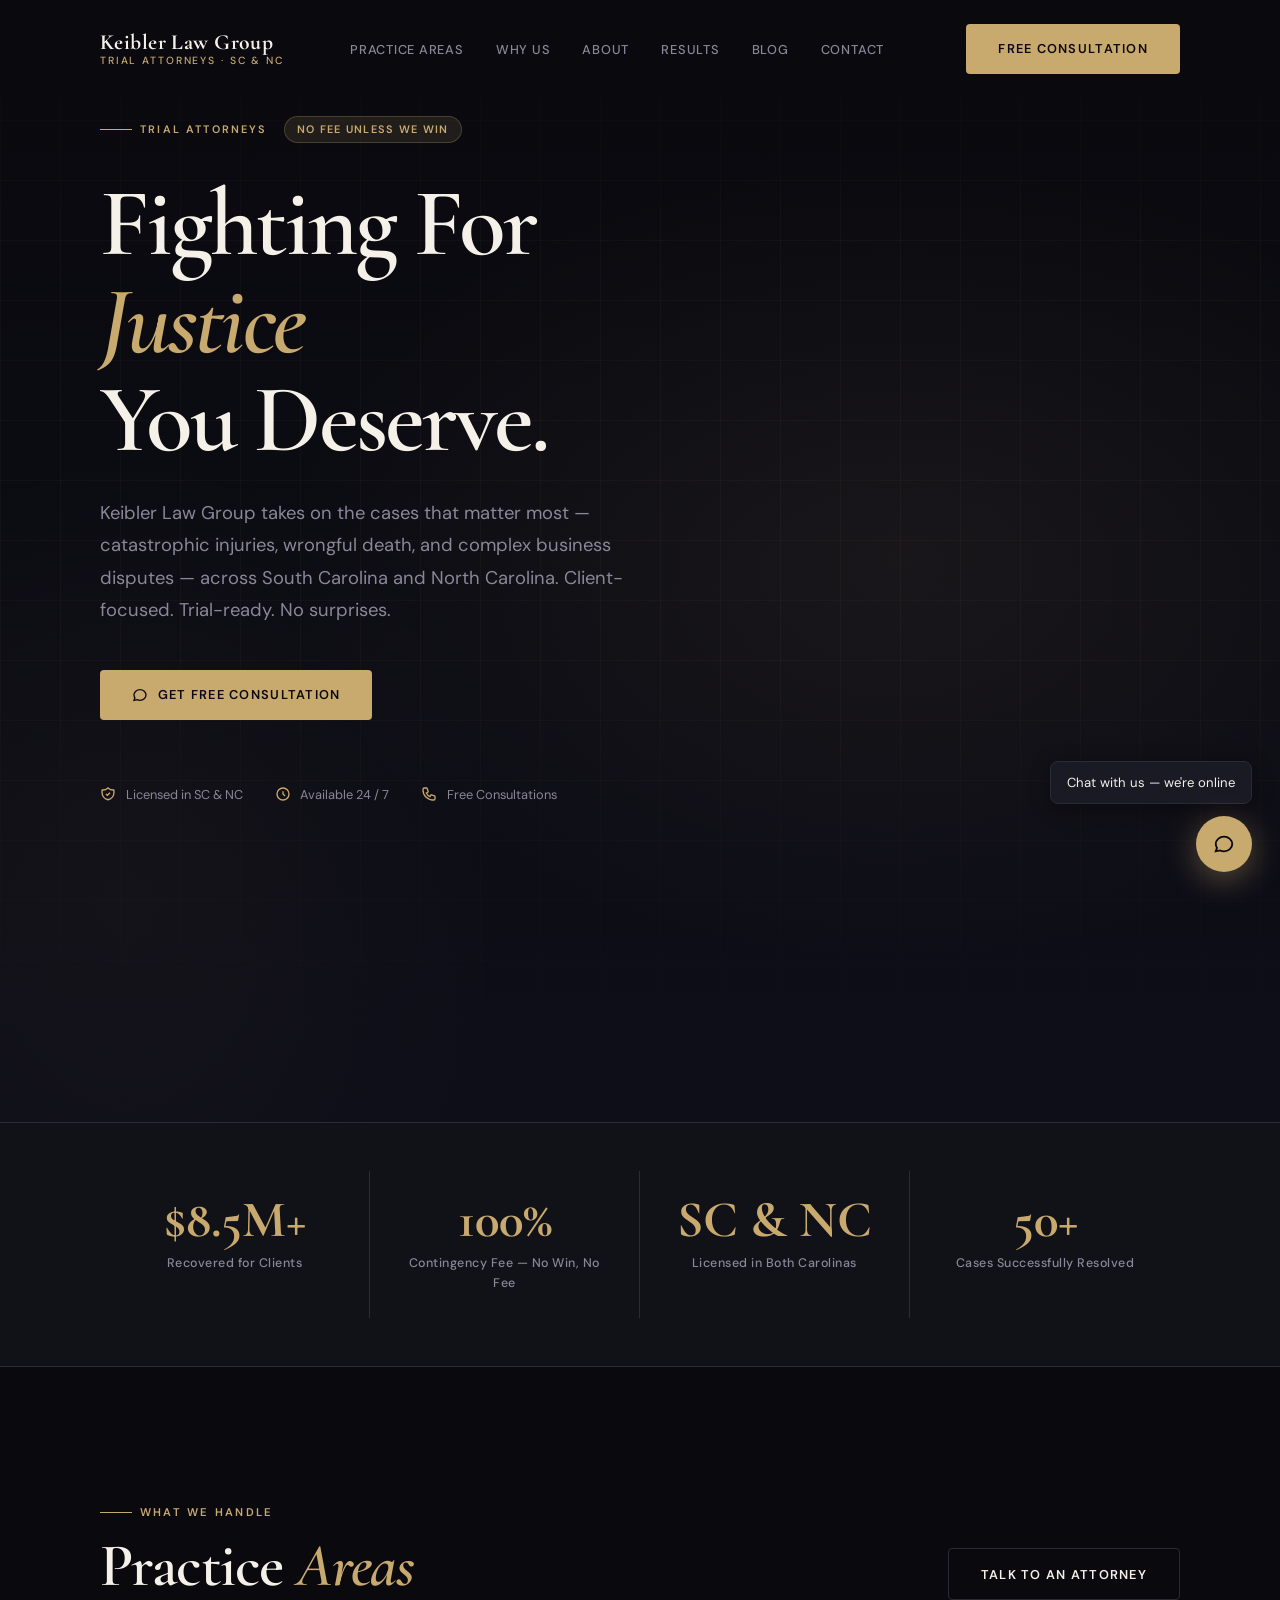
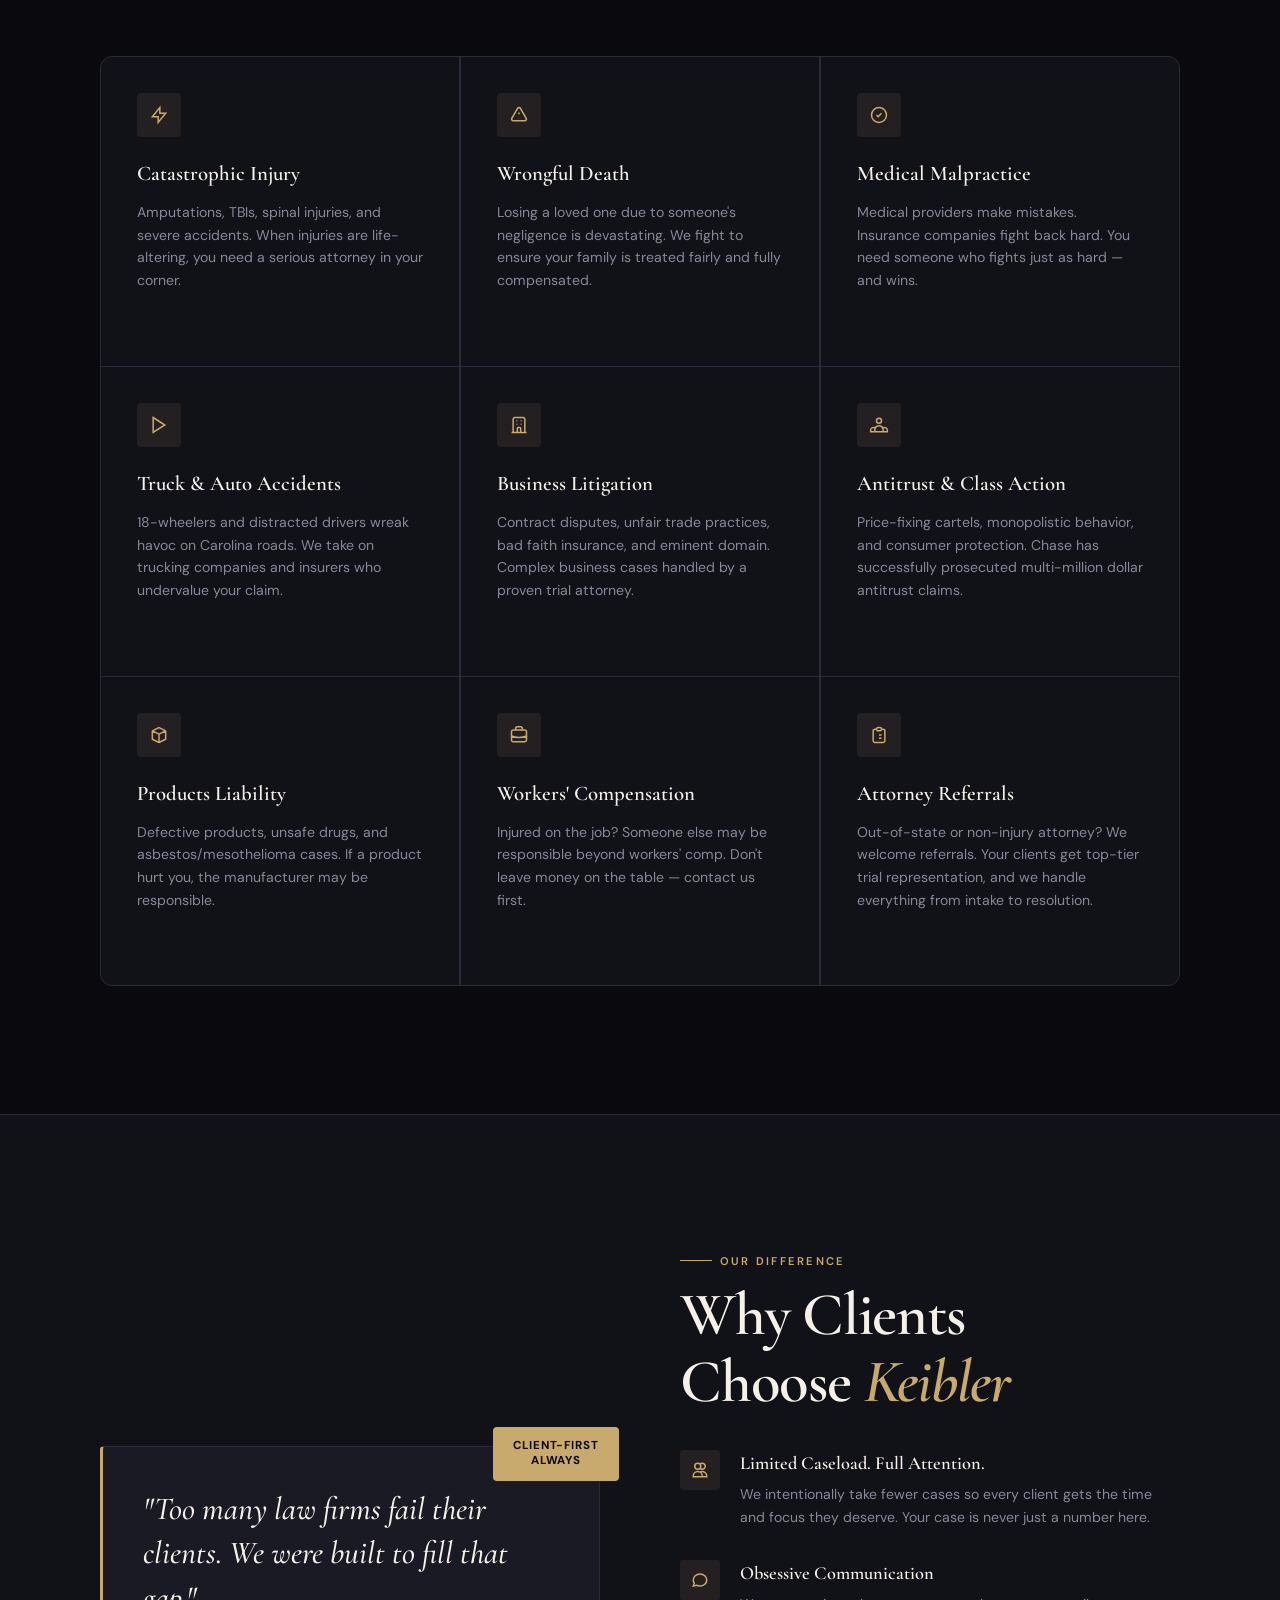
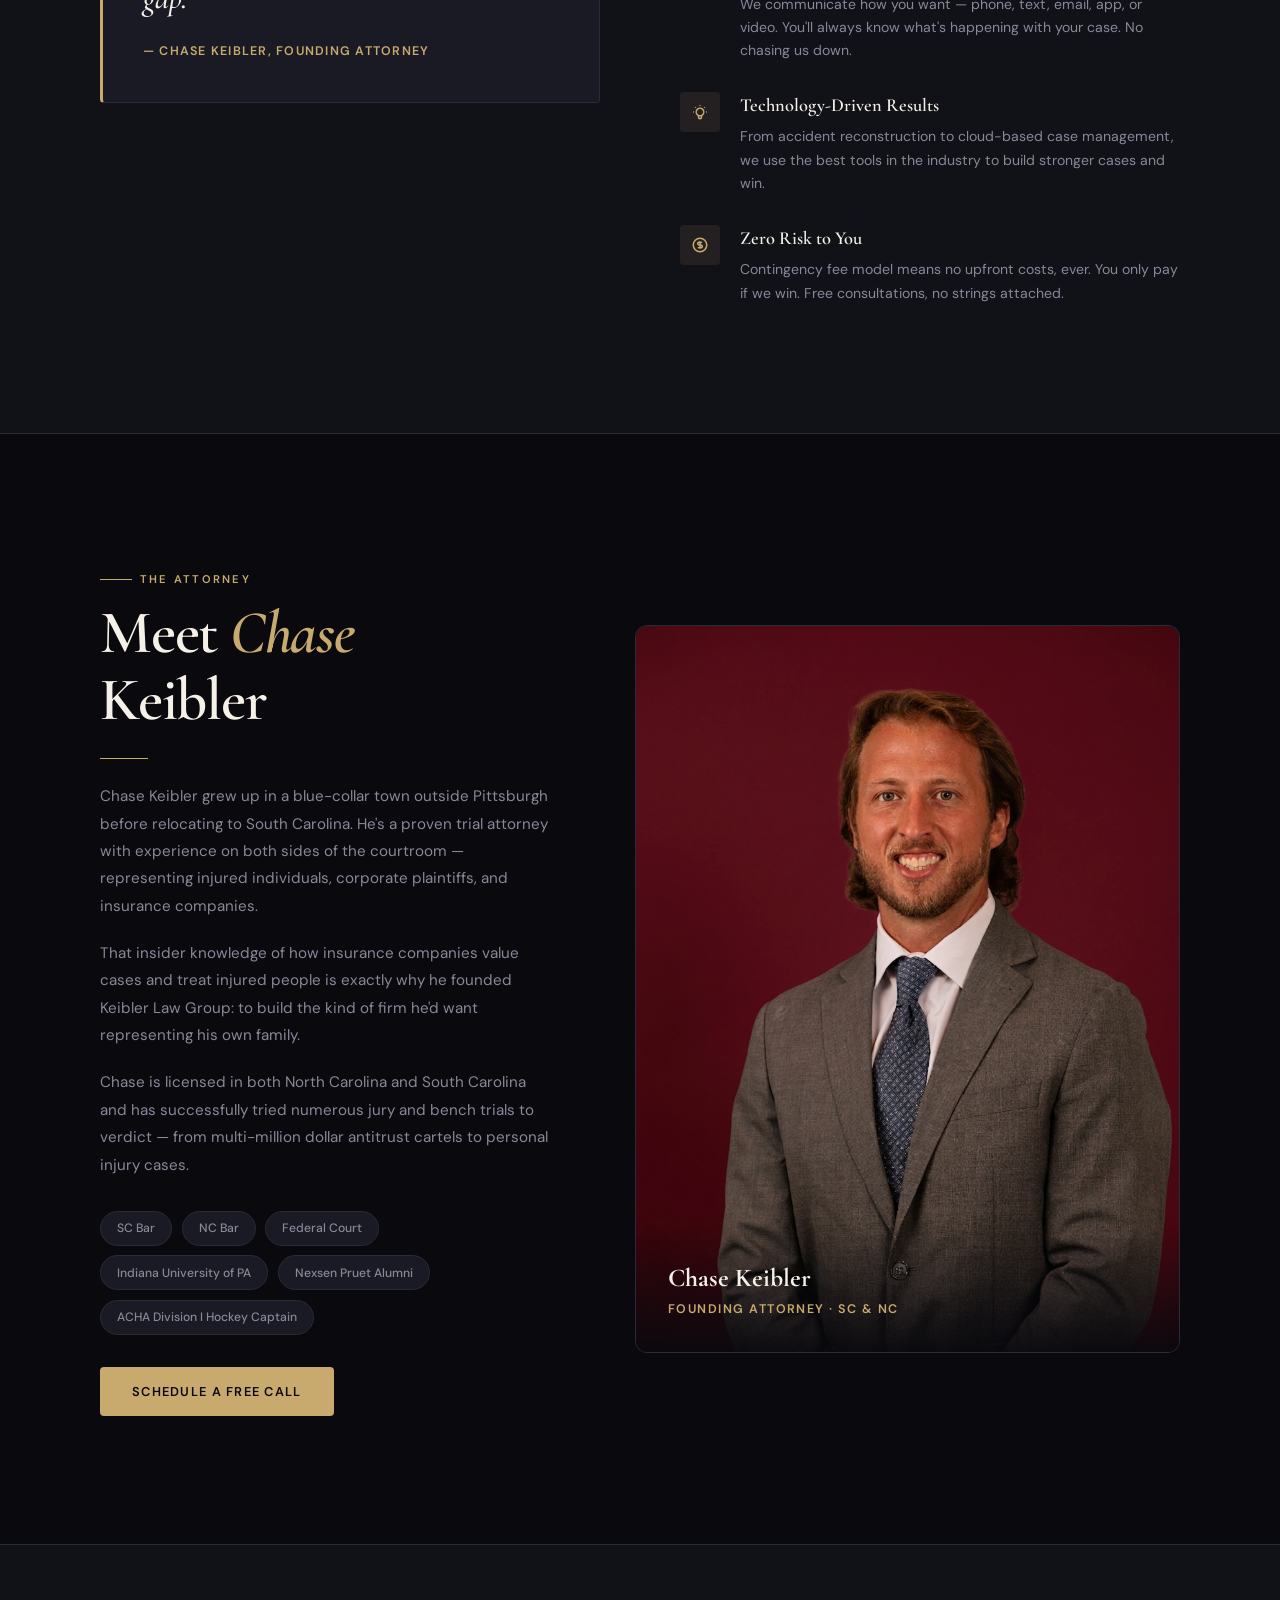
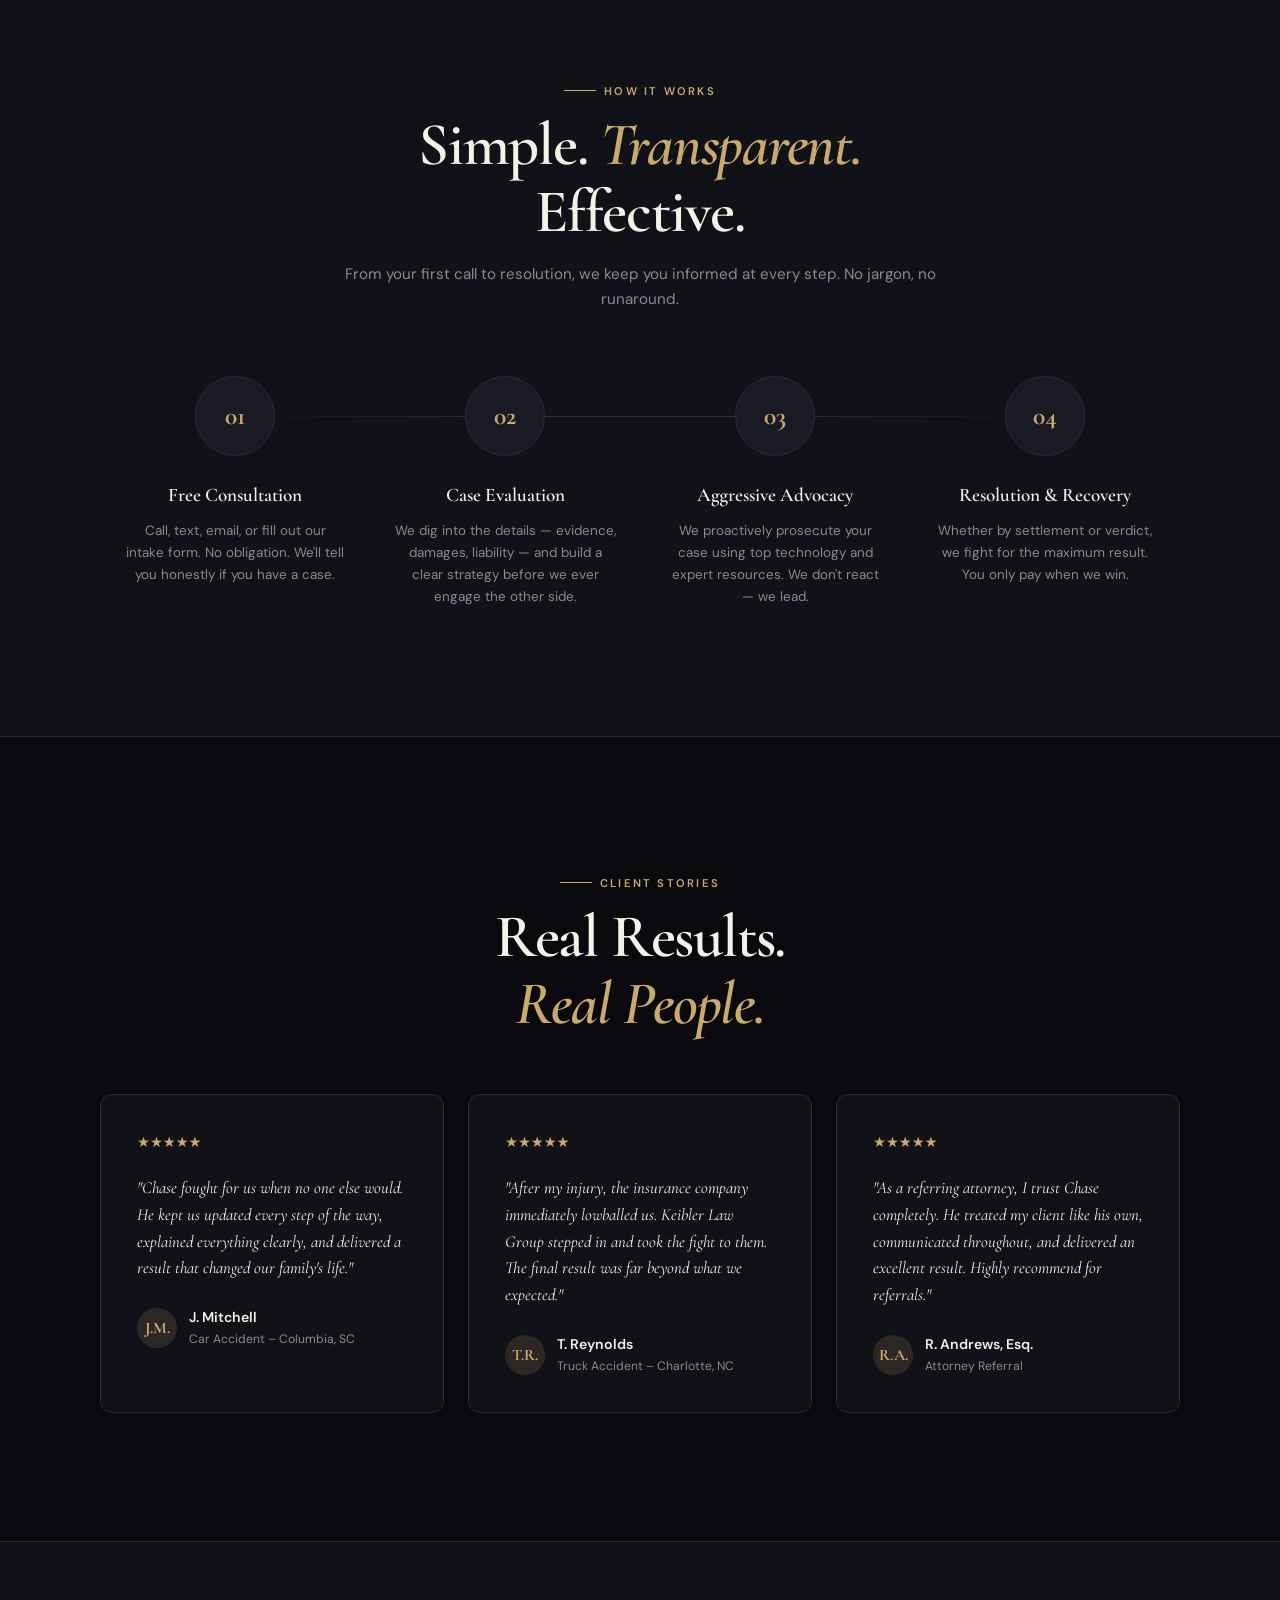
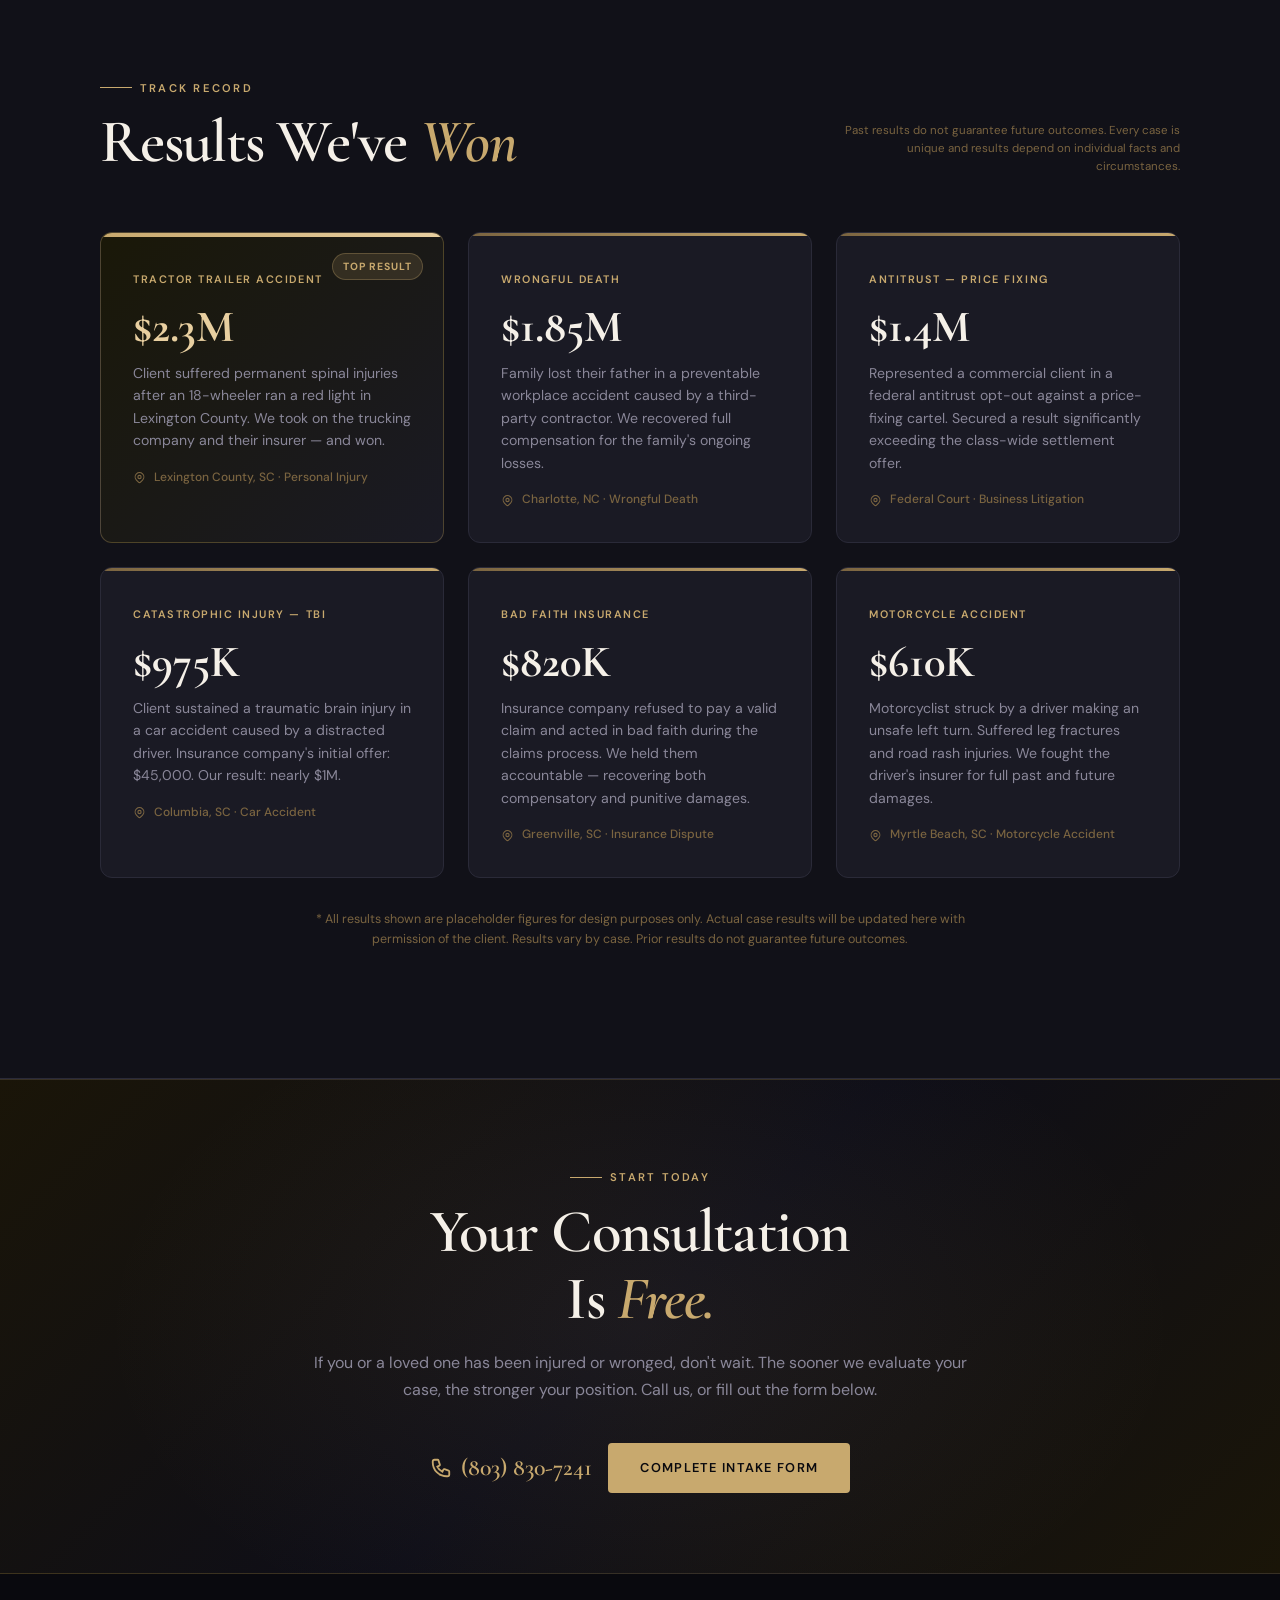
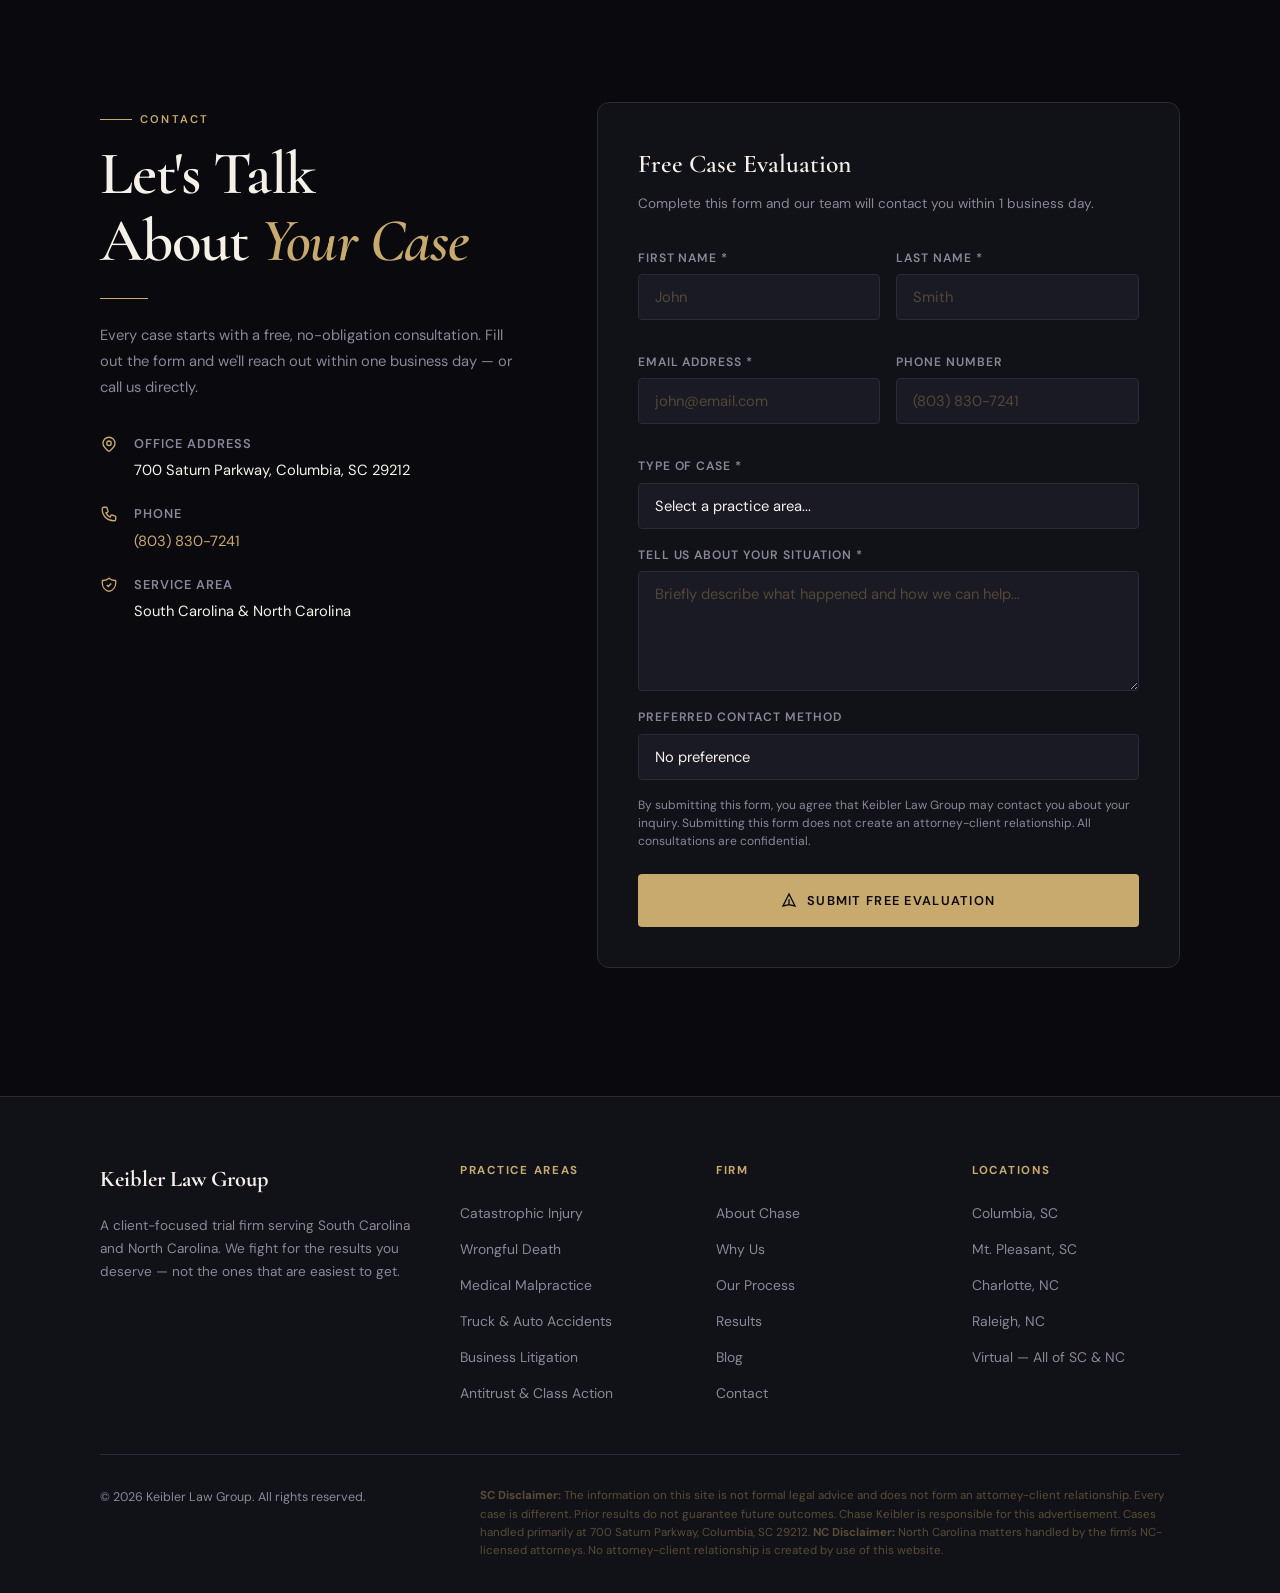
==== index.html @ ae9bedb0 "Add hero consultation form, tighten spacing, and clean up hero section - Add Free Case Review form c" ====
<!DOCTYPE html>
<html lang="en">
<head>
  <meta charset="UTF-8" />
  <meta name="viewport" content="width=device-width, initial-scale=1.0" />
  <title>Keibler Law Group | Trial Attorneys – SC & NC</title>
  <meta name="description" content="Keibler Law Group is a client-focused trial firm serving South Carolina and North Carolina. Catastrophic injury, business litigation, and antitrust. Free consultation. No fee unless we win." />

  <!-- Favicon -->
  <link rel="icon" type="image/svg+xml" href="/favicon.svg" />

  <!-- Canonical URL — REPLACE with your actual domain -->
  <link rel="canonical" href="https://keiblerlawgroup.com/" />

  <!-- Open Graph / Social -->
  <meta property="og:type" content="website" />
  <meta property="og:title" content="Keibler Law Group | Trial Attorneys – SC & NC" />
  <meta property="og:description" content="Client-focused trial firm serving South Carolina and North Carolina. Catastrophic injury, business litigation, and antitrust. Free consultation. No fee unless we win." />
  <meta property="og:url" content="https://keiblerlawgroup.com/" />
  <meta property="og:image" content="https://keiblerlawgroup.com/images/og-image.svg" />
  <meta property="og:image:width" content="1200" />
  <meta property="og:image:height" content="630" />
  <meta property="og:locale" content="en_US" />
  <meta property="og:site_name" content="Keibler Law Group" />

  <!-- Twitter Card -->
  <meta name="twitter:card" content="summary_large_image" />
  <meta name="twitter:title" content="Keibler Law Group | Trial Attorneys – SC & NC" />
  <meta name="twitter:description" content="Client-focused trial firm. Catastrophic injury, business litigation, antitrust. Free consultation. No fee unless we win." />

  <!-- Geo / Local SEO -->
  <meta name="geo.region" content="US-SC" />
  <meta name="geo.placename" content="Columbia" />

  <!-- ============================================================
       FONTS
       ============================================================ -->
  <link rel="preconnect" href="https://fonts.googleapis.com" />
  <link rel="preconnect" href="https://fonts.gstatic.com" crossorigin />
  <link href="https://fonts.googleapis.com/css2?family=Cormorant+Garamond:ital,wght@0,400;0,500;0,600;0,700;1,400;1,600&family=DM+Sans:wght@300;400;500;600&display=swap" rel="stylesheet" />

  <!-- Stylesheet -->
  <link rel="stylesheet" href="css/styles.min.css" />

  <!-- JSON-LD Structured Data — Local Business + Attorney -->
  <script type="application/ld+json">
  {
    "@context": "https://schema.org",
    "@type": "LegalService",
    "name": "Keibler Law Group",
    "description": "Client-focused trial firm serving South Carolina and North Carolina. Catastrophic injury, wrongful death, business litigation, and antitrust.",
    "url": "https://keiblerlawgroup.com/",
    "telephone": "+1-803-830-7241",
    "address": {
      "@type": "PostalAddress",
      "streetAddress": "700 Saturn Parkway",
      "addressLocality": "Columbia",
      "addressRegion": "SC",
      "postalCode": "29212",
      "addressCountry": "US"
    },
    "geo": {
      "@type": "GeoCoordinates",
      "latitude": "34.0007",
      "longitude": "-81.0348"
    },
    "areaServed": [
      {
        "@type": "State",
        "name": "South Carolina"
      },
      {
        "@type": "State",
        "name": "North Carolina"
      }
    ],
    "priceRange": "Free Consultation — Contingency Fee",
    "openingHoursSpecification": {
      "@type": "OpeningHoursSpecification",
      "dayOfWeek": ["Monday","Tuesday","Wednesday","Thursday","Friday"],
      "opens": "08:00",
      "closes": "18:00"
    },
    "founder": {
      "@type": "Person",
      "name": "Chase Keibler",
      "jobTitle": "Founding Attorney"
    },
    "knowsAbout": [
      "Catastrophic Injury",
      "Wrongful Death",
      "Medical Malpractice",
      "Truck Accidents",
      "Auto Accidents",
      "Business Litigation",
      "Antitrust",
      "Products Liability",
      "Workers Compensation",
      "Bad Faith Insurance"
    ],
    "sameAs": []
  }
  </script>
</head>
<body>

  <!-- Skip to main content for accessibility -->
  <a href="#hero" class="skip-link">Skip to main content</a>

  <!-- ============================================================
       NAVIGATION
       ============================================================ -->
  <nav id="navbar">
    <div class="container">
      <div class="nav-inner">
        <a href="#hero" class="nav-logo">
          <span class="firm-name">Keibler Law Group</span>
          <span class="firm-tagline">Trial Attorneys · SC &amp; NC</span>
        </a>
        <ul class="nav-links">
          <li><a href="#practice-areas">Practice Areas</a></li>
          <li><a href="#why-us">Why Us</a></li>
          <li><a href="#about">About</a></li>
          <li><a href="#case-results">Results</a></li>
          <li><a href="blog.html">Blog</a></li>
          <li><a href="#contact">Contact</a></li>
        </ul>
        <a href="#contact" class="btn btn-primary nav-cta">Free Consultation</a>
        <button class="hamburger" id="hamburgerBtn" aria-label="Toggle menu">
          <span></span><span></span><span></span>
        </button>
      </div>
    </div>
  </nav>

  <!-- Mobile Menu -->
  <div class="mobile-menu" id="mobileMenu" role="dialog" aria-label="Mobile navigation">
    <a href="#practice-areas" class="mobile-nav-link">Practice Areas</a>
    <a href="#why-us" class="mobile-nav-link">Why Us</a>
    <a href="#about" class="mobile-nav-link">About</a>
    <a href="#case-results" class="mobile-nav-link">Results</a>
    <a href="blog.html" class="mobile-nav-link">Blog</a>
    <a href="#contact" class="mobile-nav-link">Contact</a>
    <a href="#contact" class="btn btn-primary" style="margin-top:1rem">Free Consultation</a>
  </div>

  <!-- ============================================================
       HERO
       ============================================================ -->
  <section id="hero">
    <div class="hero-bg"></div>
    <div class="hero-grid-overlay"></div>
    <div class="container">
      <div class="hero-content">
        <div class="hero-eyebrow reveal">
          <span class="label">Trial Attorneys</span>
          <span class="badge">No Fee Unless We Win</span>
        </div>
        <h1 class="hero-headline reveal reveal-delay-1">
          Fighting For<br/>
          <em>Justice</em><br/>
          You Deserve.
        </h1>
        <p class="hero-sub reveal reveal-delay-2">
          Keibler Law Group takes on the cases that matter most — catastrophic injuries, wrongful death, and complex business disputes — across South Carolina and North Carolina. Client-focused. Trial-ready. No surprises.
        </p>
        <div class="hero-actions reveal reveal-delay-3">
          <a href="#contact" class="btn btn-primary">
            <svg width="16" height="16" fill="none" viewBox="0 0 24 24" stroke="currentColor" stroke-width="2"><path d="M8 12h.01M12 12h.01M16 12h.01M21 12c0 4.418-4.03 8-9 8a9.863 9.863 0 01-4.255-.949L3 20l1.395-3.72C3.512 15.042 3 13.574 3 12c0-4.418 4.03-8 9-8s9 3.582 9 8z"/></svg>
            Get Free Consultation
          </a>
        </div>
        <div class="hero-trust reveal reveal-delay-4">
          <div class="hero-trust-item">
            <svg width="16" height="16" fill="none" viewBox="0 0 24 24" stroke="currentColor" stroke-width="2"><path d="M9 12l2 2 4-4m5.618-4.016A11.955 11.955 0 0112 2.944a11.955 11.955 0 01-8.618 3.04A12.02 12.02 0 003 9c0 5.591 3.824 10.29 9 11.622 5.176-1.332 9-6.03 9-11.622 0-1.042-.133-2.052-.382-3.016z"/></svg>
            Licensed in SC &amp; NC
          </div>
          <div class="hero-trust-item">
            <svg width="16" height="16" fill="none" viewBox="0 0 24 24" stroke="currentColor" stroke-width="2"><path d="M12 8v4l3 3m6-3a9 9 0 11-18 0 9 9 0 0118 0z"/></svg>
            Available 24 / 7
          </div>
          <div class="hero-trust-item">
            <svg width="16" height="16" fill="none" viewBox="0 0 24 24" stroke="currentColor" stroke-width="2"><path d="M3 5a2 2 0 012-2h3.28a1 1 0 01.948.684l1.498 4.493a1 1 0 01-.502 1.21l-2.257 1.13a11.042 11.042 0 005.516 5.516l1.13-2.257a1 1 0 011.21-.502l4.493 1.498a1 1 0 01.684.949V19a2 2 0 01-2 2h-1C9.716 21 3 14.284 3 6V5z"/></svg>
            Free Consultations
          </div>
        </div>
      </div>
      <div class="hero-form-card reveal reveal-delay-2">
        <div class="hero-form-header">
          <h3>Free Case Review</h3>
          <p>Get your consultation in under 24 hours</p>
        </div>
        <form class="hero-form" id="heroForm">
          <input type="text" name="name" placeholder="Full Name" required />
          <input type="tel" name="phone" placeholder="Phone Number" required />
          <input type="email" name="email" placeholder="Email Address" required />
          <select name="case_type" required>
            <option value="" disabled selected>Type of Case</option>
            <option value="auto-accident">Auto Accident</option>
            <option value="truck-accident">Truck Accident</option>
            <option value="catastrophic-injury">Catastrophic Injury</option>
            <option value="wrongful-death">Wrongful Death</option>
            <option value="medical-malpractice">Medical Malpractice</option>
            <option value="business-litigation">Business Litigation</option>
            <option value="other">Other</option>
          </select>
          <textarea name="details" placeholder="Brief description of your case..." rows="3"></textarea>
          <button type="submit" class="btn btn-primary hero-form-btn">Request Free Consultation</button>
        </form>
        <p class="hero-form-disclaimer">100% confidential. No obligation. No fee unless we win.</p>
      </div>
    </div>
  </section>

  <!-- ============================================================
       STATS BAR
       ============================================================ -->
  <section id="stats">
    <div class="container">
      <div class="stats-grid">
        <div class="stat-item reveal">
          <div class="stat-number">$8.5M+</div>
          <div class="stat-label">Recovered for Clients</div>
        </div>
        <div class="stat-item reveal reveal-delay-1">
          <div class="stat-number">100%</div>
          <div class="stat-label">Contingency Fee — No Win, No Fee</div>
        </div>
        <div class="stat-item reveal reveal-delay-2">
          <div class="stat-number">SC &amp; NC</div>
          <div class="stat-label">Licensed in Both Carolinas</div>
        </div>
        <div class="stat-item reveal reveal-delay-3">
          <div class="stat-number">50+</div>
          <div class="stat-label">Cases Successfully Resolved</div>
        </div>
      </div>
    </div>
  </section>

  <!-- ============================================================
       PRACTICE AREAS
       ============================================================ -->
  <section id="practice-areas">
    <div class="container">
      <div class="section-header">
        <div>
          <span class="label reveal">What We Handle</span>
          <h2 class="section-title reveal reveal-delay-1" style="margin-top:0.75rem">
            Practice <em>Areas</em>
          </h2>
        </div>
        <a href="#contact" class="btn btn-outline reveal">Talk to an Attorney</a>
      </div>

      <div class="practice-grid">

        <div class="practice-card reveal">
          <div class="practice-icon">
            <svg width="20" height="20" fill="none" viewBox="0 0 24 24" stroke="currentColor" stroke-width="1.8"><path d="M13 10V3L4 14h7v7l9-11h-7z"/></svg>
          </div>
          <h3>Catastrophic Injury</h3>
          <p>Amputations, TBIs, spinal injuries, and severe accidents. When injuries are life-altering, you need a serious attorney in your corner.</p>
          <span class="practice-link">Learn More &rarr;</span>
        </div>

        <div class="practice-card reveal reveal-delay-1">
          <div class="practice-icon">
            <svg width="20" height="20" fill="none" viewBox="0 0 24 24" stroke="currentColor" stroke-width="1.8"><path d="M12 9v2m0 4h.01m-6.938 4h13.856c1.54 0 2.502-1.667 1.732-3L13.732 4c-.77-1.333-2.694-1.333-3.464 0L3.34 16c-.77 1.333.192 3 1.732 3z"/></svg>
          </div>
          <h3>Wrongful Death</h3>
          <p>Losing a loved one due to someone's negligence is devastating. We fight to ensure your family is treated fairly and fully compensated.</p>
          <span class="practice-link">Learn More &rarr;</span>
        </div>

        <div class="practice-card reveal reveal-delay-2">
          <div class="practice-icon">
            <svg width="20" height="20" fill="none" viewBox="0 0 24 24" stroke="currentColor" stroke-width="1.8"><path d="M9 12l2 2 4-4m6 2a9 9 0 11-18 0 9 9 0 0118 0z"/></svg>
          </div>
          <h3>Medical Malpractice</h3>
          <p>Medical providers make mistakes. Insurance companies fight back hard. You need someone who fights just as hard — and wins.</p>
          <span class="practice-link">Learn More &rarr;</span>
        </div>

        <div class="practice-card reveal">
          <div class="practice-icon">
            <svg width="20" height="20" fill="none" viewBox="0 0 24 24" stroke="currentColor" stroke-width="1.8"><path d="M5 3l14 9-14 9V3z"/></svg>
          </div>
          <h3>Truck &amp; Auto Accidents</h3>
          <p>18-wheelers and distracted drivers wreak havoc on Carolina roads. We take on trucking companies and insurers who undervalue your claim.</p>
          <span class="practice-link">Learn More &rarr;</span>
        </div>

        <div class="practice-card reveal reveal-delay-1">
          <div class="practice-icon">
            <svg width="20" height="20" fill="none" viewBox="0 0 24 24" stroke="currentColor" stroke-width="1.8"><path d="M19 21V5a2 2 0 00-2-2H7a2 2 0 00-2 2v16m14 0h2m-2 0h-5m-9 0H3m2 0h5M9 7h1m-1 4h1m4-4h1m-1 4h1m-5 10v-5a1 1 0 011-1h2a1 1 0 011 1v5m-4 0h4"/></svg>
          </div>
          <h3>Business Litigation</h3>
          <p>Contract disputes, unfair trade practices, bad faith insurance, and eminent domain. Complex business cases handled by a proven trial attorney.</p>
          <span class="practice-link">Learn More &rarr;</span>
        </div>

        <div class="practice-card reveal reveal-delay-2">
          <div class="practice-icon">
            <svg width="20" height="20" fill="none" viewBox="0 0 24 24" stroke="currentColor" stroke-width="1.8"><path d="M17 20h5v-2a3 3 0 00-5.356-1.857M17 20H7m10 0v-2c0-.656-.126-1.283-.356-1.857M7 20H2v-2a3 3 0 015.356-1.857M7 20v-2c0-.656.126-1.283.356-1.857m0 0a5.002 5.002 0 019.288 0M15 7a3 3 0 11-6 0 3 3 0 016 0z"/></svg>
          </div>
          <h3>Antitrust &amp; Class Action</h3>
          <p>Price-fixing cartels, monopolistic behavior, and consumer protection. Chase has successfully prosecuted multi-million dollar antitrust claims.</p>
          <span class="practice-link">Learn More &rarr;</span>
        </div>

        <div class="practice-card reveal">
          <div class="practice-icon">
            <svg width="20" height="20" fill="none" viewBox="0 0 24 24" stroke="currentColor" stroke-width="1.8"><path d="M20 7l-8-4-8 4m16 0l-8 4m8-4v10l-8 4m0-10L4 7m8 4v10M4 7v10l8 4"/></svg>
          </div>
          <h3>Products Liability</h3>
          <p>Defective products, unsafe drugs, and asbestos/mesothelioma cases. If a product hurt you, the manufacturer may be responsible.</p>
          <span class="practice-link">Learn More &rarr;</span>
        </div>

        <div class="practice-card reveal reveal-delay-1">
          <div class="practice-icon">
            <svg width="20" height="20" fill="none" viewBox="0 0 24 24" stroke="currentColor" stroke-width="1.8"><path d="M21 13.255A23.931 23.931 0 0112 15c-3.183 0-6.22-.62-9-1.745M16 6V4a2 2 0 00-2-2h-4a2 2 0 00-2 2v2m4 6h.01M5 20h14a2 2 0 002-2V8a2 2 0 00-2-2H5a2 2 0 00-2 2v10a2 2 0 002 2z"/></svg>
          </div>
          <h3>Workers' Compensation</h3>
          <p>Injured on the job? Someone else may be responsible beyond workers' comp. Don't leave money on the table — contact us first.</p>
          <span class="practice-link">Learn More &rarr;</span>
        </div>

        <div class="practice-card reveal reveal-delay-2">
          <div class="practice-icon">
            <svg width="20" height="20" fill="none" viewBox="0 0 24 24" stroke="currentColor" stroke-width="1.8"><path d="M9 5H7a2 2 0 00-2 2v12a2 2 0 002 2h10a2 2 0 002-2V7a2 2 0 00-2-2h-2M9 5a2 2 0 002 2h2a2 2 0 002-2M9 5a2 2 0 012-2h2a2 2 0 012 2m-3 7h3m-3 4h3m-6-4h.01M9 16h.01"/></svg>
          </div>
          <h3>Attorney Referrals</h3>
          <p>Out-of-state or non-injury attorney? We welcome referrals. Your clients get top-tier trial representation, and we handle everything from intake to resolution.</p>
          <span class="practice-link">Learn More &rarr;</span>
        </div>

      </div>
    </div>
  </section>

  <!-- ============================================================
       WHY US
       ============================================================ -->
  <section id="why-us">
    <div class="container">
      <div class="why-layout">
        <div class="why-visual reveal">
          <div class="why-quote-block">
            <blockquote>
              "Too many law firms fail their clients. We were built to fill that gap."
            </blockquote>
            <cite>— Chase Keibler, Founding Attorney</cite>
            <div class="why-floating-badge">Client-First<br/>Always</div>
          </div>
        </div>

        <div>
          <span class="label reveal">Our Difference</span>
          <h2 class="section-title reveal reveal-delay-1" style="margin-top:0.75rem;margin-bottom:2rem">
            Why Clients<br/>Choose <em>Keibler</em>
          </h2>
          <div class="differentiator-list">
            <div class="diff-item reveal reveal-delay-1">
              <div class="diff-icon">
                <svg width="18" height="18" fill="none" viewBox="0 0 24 24" stroke="currentColor" stroke-width="2"><path d="M12 4.354a4 4 0 110 5.292M15 21H3v-1a6 6 0 0112 0v1zm0 0h6v-1a6 6 0 00-9-5.197M13 7a4 4 0 11-8 0 4 4 0 018 0z"/></svg>
              </div>
              <div>
                <h4>Limited Caseload. Full Attention.</h4>
                <p>We intentionally take fewer cases so every client gets the time and focus they deserve. Your case is never just a number here.</p>
              </div>
            </div>
            <div class="diff-item reveal reveal-delay-2">
              <div class="diff-icon">
                <svg width="18" height="18" fill="none" viewBox="0 0 24 24" stroke="currentColor" stroke-width="2"><path d="M8 12h.01M12 12h.01M16 12h.01M21 12c0 4.418-4.03 8-9 8a9.863 9.863 0 01-4.255-.949L3 20l1.395-3.72C3.512 15.042 3 13.574 3 12c0-4.418 4.03-8 9-8s9 3.582 9 8z"/></svg>
              </div>
              <div>
                <h4>Obsessive Communication</h4>
                <p>We communicate how you want — phone, text, email, app, or video. You'll always know what's happening with your case. No chasing us down.</p>
              </div>
            </div>
            <div class="diff-item reveal reveal-delay-3">
              <div class="diff-icon">
                <svg width="18" height="18" fill="none" viewBox="0 0 24 24" stroke="currentColor" stroke-width="2"><path d="M9.663 17h4.673M12 3v1m6.364 1.636l-.707.707M21 12h-1M4 12H3m3.343-5.657l-.707-.707m2.828 9.9a5 5 0 117.072 0l-.548.547A3.374 3.374 0 0014 18.469V19a2 2 0 11-4 0v-.531c0-.895-.356-1.754-.988-2.386l-.548-.547z"/></svg>
              </div>
              <div>
                <h4>Technology-Driven Results</h4>
                <p>From accident reconstruction to cloud-based case management, we use the best tools in the industry to build stronger cases and win.</p>
              </div>
            </div>
            <div class="diff-item reveal reveal-delay-4">
              <div class="diff-icon">
                <svg width="18" height="18" fill="none" viewBox="0 0 24 24" stroke="currentColor" stroke-width="2"><path d="M12 8c-1.657 0-3 .895-3 2s1.343 2 3 2 3 .895 3 2-1.343 2-3 2m0-8c1.11 0 2.08.402 2.599 1M12 8V7m0 1v8m0 0v1m0-1c-1.11 0-2.08-.402-2.599-1M21 12a9 9 0 11-18 0 9 9 0 0118 0z"/></svg>
              </div>
              <div>
                <h4>Zero Risk to You</h4>
                <p>Contingency fee model means no upfront costs, ever. You only pay if we win. Free consultations, no strings attached.</p>
              </div>
            </div>
          </div>
        </div>
      </div>
    </div>
  </section>

  <!-- ============================================================
       ABOUT CHASE
       ============================================================ -->
  <section id="about">
    <div class="container">
      <div class="about-layout">

        <div class="about-left">
          <span class="label reveal">The Attorney</span>
          <h2 class="section-title reveal reveal-delay-1" style="margin-top:0.75rem">
            Meet <em>Chase</em><br/>Keibler
          </h2>
          <div class="divider reveal reveal-delay-2"></div>
          <p class="reveal reveal-delay-2">
            Chase Keibler grew up in a blue-collar town outside Pittsburgh before relocating to South Carolina. He's a proven trial attorney with experience on both sides of the courtroom — representing injured individuals, corporate plaintiffs, and insurance companies.
          </p>
          <p class="reveal reveal-delay-2">
            That insider knowledge of how insurance companies value cases and treat injured people is exactly why he founded Keibler Law Group: to build the kind of firm he'd want representing his own family.
          </p>
          <p class="reveal reveal-delay-2">
            Chase is licensed in both North Carolina and South Carolina and has successfully tried numerous jury and bench trials to verdict — from multi-million dollar antitrust cartels to personal injury cases.
          </p>
          <div class="credential-tags reveal reveal-delay-3">
            <span class="cred-tag">SC Bar</span>
            <span class="cred-tag">NC Bar</span>
            <span class="cred-tag">Federal Court</span>
            <span class="cred-tag">Indiana University of PA</span>
            <span class="cred-tag">Nexsen Pruet Alumni</span>
            <span class="cred-tag">ACHA Division I Hockey Captain</span>
          </div>
          <a href="#contact" class="btn btn-primary reveal reveal-delay-3">Schedule a Free Call</a>
        </div>

        <div class="about-photo-placeholder reveal reveal-delay-2">
          <img src="images/chase-keibler.png"
               alt="Chase Keibler, Founding Attorney at Keibler Law Group"
               width="842" height="1264"
               loading="lazy"
               decoding="async"
               style="width:100%;height:100%;object-fit:cover;object-position:top;border-radius:12px;">
          <div class="about-photo-overlay">
            <div class="about-name">Chase Keibler</div>
            <div class="about-title">Founding Attorney · SC &amp; NC</div>
          </div>
        </div>

      </div>
    </div>
  </section>

  <!-- ============================================================
       PROCESS
       ============================================================ -->
  <section id="process">
    <div class="container">
      <div class="process-header">
        <span class="label reveal" style="justify-content:center;display:inline-flex">How It Works</span>
        <h2 class="section-title reveal reveal-delay-1" style="margin-top:0.75rem">
          Simple. <em>Transparent.</em> Effective.
        </h2>
        <p class="reveal reveal-delay-2" style="margin-top:0.75rem">
          From your first call to resolution, we keep you informed at every step. No jargon, no runaround.
        </p>
      </div>

      <div class="process-steps">
        <div class="process-step reveal">
          <div class="step-number">01</div>
          <h4>Free Consultation</h4>
          <p>Call, text, email, or fill out our intake form. No obligation. We'll tell you honestly if you have a case.</p>
        </div>
        <div class="process-step reveal reveal-delay-1">
          <div class="step-number">02</div>
          <h4>Case Evaluation</h4>
          <p>We dig into the details — evidence, damages, liability — and build a clear strategy before we ever engage the other side.</p>
        </div>
        <div class="process-step reveal reveal-delay-2">
          <div class="step-number">03</div>
          <h4>Aggressive Advocacy</h4>
          <p>We proactively prosecute your case using top technology and expert resources. We don't react — we lead.</p>
        </div>
        <div class="process-step reveal reveal-delay-3">
          <div class="step-number">04</div>
          <h4>Resolution &amp; Recovery</h4>
          <p>Whether by settlement or verdict, we fight for the maximum result. You only pay when we win.</p>
        </div>
      </div>
    </div>
  </section>

  <!-- ============================================================
       TESTIMONIALS
       ============================================================ -->
  <section id="testimonials">
    <div class="container">
      <div class="testimonials-header">
        <span class="label reveal" style="justify-content:center;display:inline-flex">Client Stories</span>
        <h2 class="section-title reveal reveal-delay-1" style="margin-top:0.75rem">
          Real Results.<br/><em>Real People.</em>
        </h2>
      </div>

      <div class="testimonials-grid">
        <div class="testimonial-card reveal">
          <div class="testimonial-stars">&#9733;&#9733;&#9733;&#9733;&#9733;</div>
          <blockquote>
            "Chase fought for us when no one else would. He kept us updated every step of the way, explained everything clearly, and delivered a result that changed our family's life."
          </blockquote>
          <div class="testimonial-author">
            <div class="author-avatar">J.M.</div>
            <div class="author-info">
              <div class="name">J. Mitchell</div>
              <div class="case-type">Car Accident – Columbia, SC</div>
            </div>
          </div>
        </div>

        <div class="testimonial-card reveal reveal-delay-1">
          <div class="testimonial-stars">&#9733;&#9733;&#9733;&#9733;&#9733;</div>
          <blockquote>
            "After my injury, the insurance company immediately lowballed us. Keibler Law Group stepped in and took the fight to them. The final result was far beyond what we expected."
          </blockquote>
          <div class="testimonial-author">
            <div class="author-avatar">T.R.</div>
            <div class="author-info">
              <div class="name">T. Reynolds</div>
              <div class="case-type">Truck Accident – Charlotte, NC</div>
            </div>
          </div>
        </div>

        <div class="testimonial-card reveal reveal-delay-2">
          <div class="testimonial-stars">&#9733;&#9733;&#9733;&#9733;&#9733;</div>
          <blockquote>
            "As a referring attorney, I trust Chase completely. He treated my client like his own, communicated throughout, and delivered an excellent result. Highly recommend for referrals."
          </blockquote>
          <div class="testimonial-author">
            <div class="author-avatar">R.A.</div>
            <div class="author-info">
              <div class="name">R. Andrews, Esq.</div>
              <div class="case-type">Attorney Referral</div>
            </div>
          </div>
        </div>
      </div>
    </div>
  </section>

  <!-- ============================================================
       CASE RESULTS & VERDICTS
       ============================================================ -->
  <section id="case-results">
    <div class="container">
      <div class="results-header">
        <div>
          <span class="label reveal">Track Record</span>
          <h2 class="section-title reveal reveal-delay-1" style="margin-top:0.75rem">
            Results We've <em>Won</em>
          </h2>
        </div>
        <p class="results-disclaimer reveal">
          Past results do not guarantee future outcomes. Every case is unique and results depend on individual facts and circumstances.
        </p>
      </div>

      <div class="results-grid">

        <div class="result-card featured reveal">
          <span class="featured-badge">Top Result</span>
          <span class="result-type">Tractor Trailer Accident</span>
          <div class="result-amount">$2.3M</div>
          <p class="result-desc">Client suffered permanent spinal injuries after an 18-wheeler ran a red light in Lexington County. We took on the trucking company and their insurer — and won.</p>
          <div class="result-meta">
            <svg width="13" height="13" fill="none" viewBox="0 0 24 24" stroke="currentColor" stroke-width="2"><path d="M17.657 16.657L13.414 20.9a1.998 1.998 0 01-2.827 0l-4.244-4.243a8 8 0 1111.314 0z"/><path d="M15 11a3 3 0 11-6 0 3 3 0 016 0z"/></svg>
            Lexington County, SC · Personal Injury
          </div>
        </div>

        <div class="result-card reveal reveal-delay-1">
          <span class="result-type">Wrongful Death</span>
          <div class="result-amount">$1.85M</div>
          <p class="result-desc">Family lost their father in a preventable workplace accident caused by a third-party contractor. We recovered full compensation for the family's ongoing losses.</p>
          <div class="result-meta">
            <svg width="13" height="13" fill="none" viewBox="0 0 24 24" stroke="currentColor" stroke-width="2"><path d="M17.657 16.657L13.414 20.9a1.998 1.998 0 01-2.827 0l-4.244-4.243a8 8 0 1111.314 0z"/><path d="M15 11a3 3 0 11-6 0 3 3 0 016 0z"/></svg>
            Charlotte, NC · Wrongful Death
          </div>
        </div>

        <div class="result-card reveal reveal-delay-2">
          <span class="result-type">Antitrust — Price Fixing</span>
          <div class="result-amount">$1.4M</div>
          <p class="result-desc">Represented a commercial client in a federal antitrust opt-out against a price-fixing cartel. Secured a result significantly exceeding the class-wide settlement offer.</p>
          <div class="result-meta">
            <svg width="13" height="13" fill="none" viewBox="0 0 24 24" stroke="currentColor" stroke-width="2"><path d="M17.657 16.657L13.414 20.9a1.998 1.998 0 01-2.827 0l-4.244-4.243a8 8 0 1111.314 0z"/><path d="M15 11a3 3 0 11-6 0 3 3 0 016 0z"/></svg>
            Federal Court · Business Litigation
          </div>
        </div>

        <div class="result-card reveal">
          <span class="result-type">Catastrophic Injury — TBI</span>
          <div class="result-amount">$975K</div>
          <p class="result-desc">Client sustained a traumatic brain injury in a car accident caused by a distracted driver. Insurance company's initial offer: $45,000. Our result: nearly $1M.</p>
          <div class="result-meta">
            <svg width="13" height="13" fill="none" viewBox="0 0 24 24" stroke="currentColor" stroke-width="2"><path d="M17.657 16.657L13.414 20.9a1.998 1.998 0 01-2.827 0l-4.244-4.243a8 8 0 1111.314 0z"/><path d="M15 11a3 3 0 11-6 0 3 3 0 016 0z"/></svg>
            Columbia, SC · Car Accident
          </div>
        </div>

        <div class="result-card reveal reveal-delay-1">
          <span class="result-type">Bad Faith Insurance</span>
          <div class="result-amount">$820K</div>
          <p class="result-desc">Insurance company refused to pay a valid claim and acted in bad faith during the claims process. We held them accountable — recovering both compensatory and punitive damages.</p>
          <div class="result-meta">
            <svg width="13" height="13" fill="none" viewBox="0 0 24 24" stroke="currentColor" stroke-width="2"><path d="M17.657 16.657L13.414 20.9a1.998 1.998 0 01-2.827 0l-4.244-4.243a8 8 0 1111.314 0z"/><path d="M15 11a3 3 0 11-6 0 3 3 0 016 0z"/></svg>
            Greenville, SC · Insurance Dispute
          </div>
        </div>

        <div class="result-card reveal reveal-delay-2">
          <span class="result-type">Motorcycle Accident</span>
          <div class="result-amount">$610K</div>
          <p class="result-desc">Motorcyclist struck by a driver making an unsafe left turn. Suffered leg fractures and road rash injuries. We fought the driver's insurer for full past and future damages.</p>
          <div class="result-meta">
            <svg width="13" height="13" fill="none" viewBox="0 0 24 24" stroke="currentColor" stroke-width="2"><path d="M17.657 16.657L13.414 20.9a1.998 1.998 0 01-2.827 0l-4.244-4.243a8 8 0 1111.314 0z"/><path d="M15 11a3 3 0 11-6 0 3 3 0 016 0z"/></svg>
            Myrtle Beach, SC · Motorcycle Accident
          </div>
        </div>

      </div>

      <p class="results-note reveal">
        * All results shown are placeholder figures for design purposes only. Actual case results will be updated here with permission of the client. Results vary by case. Prior results do not guarantee future outcomes.
      </p>
    </div>
  </section>

  <!-- ============================================================
       CTA BANNER
       ============================================================ -->
  <section id="cta-banner">
    <div class="container">
      <div class="cta-inner">
        <span class="label reveal" style="justify-content:center;display:inline-flex">Start Today</span>
        <h2 class="section-title reveal reveal-delay-1" style="margin-top:0.75rem">
          Your Consultation<br/>Is <em>Free.</em>
        </h2>
        <p class="reveal reveal-delay-2">
          If you or a loved one has been injured or wronged, don't wait. The sooner we evaluate your case, the stronger your position. Call us, or fill out the form below.
        </p>
        <div class="cta-actions reveal reveal-delay-3">
          <a href="tel:+18038307241" class="cta-phone">
            <svg width="22" height="22" fill="none" viewBox="0 0 24 24" stroke="currentColor" stroke-width="2"><path d="M3 5a2 2 0 012-2h3.28a1 1 0 01.948.684l1.498 4.493a1 1 0 01-.502 1.21l-2.257 1.13a11.042 11.042 0 005.516 5.516l1.13-2.257a1 1 0 011.21-.502l4.493 1.498a1 1 0 01.684.949V19a2 2 0 01-2 2h-1C9.716 21 3 14.284 3 6V5z"/></svg>
            (803) 830-7241
          </a>
          <a href="#contact" class="btn btn-primary">Complete Intake Form</a>
        </div>
      </div>
    </div>
  </section>

  <!-- ============================================================
       CONTACT / INTAKE FORM
       ============================================================ -->
  <section id="contact">
    <div class="container">
      <div class="contact-layout">

        <div class="contact-left">
          <span class="label reveal">Contact</span>
          <h2 class="section-title reveal reveal-delay-1" style="margin-top:0.75rem">
            Let's Talk<br/>About <em>Your Case</em>
          </h2>
          <div class="divider reveal reveal-delay-2"></div>
          <p class="reveal reveal-delay-2">
            Every case starts with a free, no-obligation consultation. Fill out the form and we'll reach out within one business day — or call us directly.
          </p>

          <div class="contact-details">
            <div class="contact-detail reveal reveal-delay-2">
              <svg class="contact-detail-icon" width="18" height="18" fill="none" viewBox="0 0 24 24" stroke="currentColor" stroke-width="1.8"><path d="M17.657 16.657L13.414 20.9a1.998 1.998 0 01-2.827 0l-4.244-4.243a8 8 0 1111.314 0z"/><path d="M15 11a3 3 0 11-6 0 3 3 0 016 0z"/></svg>
              <div class="contact-detail-text">
                <strong>Office Address</strong>
                <!-- REPLACE: Update address if needed -->
                <span>700 Saturn Parkway, Columbia, SC 29212</span>
              </div>
            </div>
            <div class="contact-detail reveal reveal-delay-3">
              <svg class="contact-detail-icon" width="18" height="18" fill="none" viewBox="0 0 24 24" stroke="currentColor" stroke-width="1.8"><path d="M3 5a2 2 0 012-2h3.28a1 1 0 01.948.684l1.498 4.493a1 1 0 01-.502 1.21l-2.257 1.13a11.042 11.042 0 005.516 5.516l1.13-2.257a1 1 0 011.21-.502l4.493 1.498a1 1 0 01.684.949V19a2 2 0 01-2 2h-1C9.716 21 3 14.284 3 6V5z"/></svg>
              <div class="contact-detail-text">
                <strong>Phone</strong>
                <span><a href="tel:+18038307241" style="color:var(--clr-gold)">(803) 830-7241</a></span>
              </div>
            </div>
            <div class="contact-detail reveal reveal-delay-4">
              <svg class="contact-detail-icon" width="18" height="18" fill="none" viewBox="0 0 24 24" stroke="currentColor" stroke-width="1.8"><path d="M9 12l2 2 4-4m5.618-4.016A11.955 11.955 0 0112 2.944a11.955 11.955 0 01-8.618 3.04A12.02 12.02 0 003 9c0 5.591 3.824 10.29 9 11.622 5.176-1.332 9-6.03 9-11.622 0-1.042-.133-2.052-.382-3.016z"/></svg>
              <div class="contact-detail-text">
                <strong>Service Area</strong>
                <span>South Carolina &amp; North Carolina</span>
              </div>
            </div>
          </div>
        </div>

        <div class="reveal reveal-delay-1">
          <div class="contact-form">
            <div id="formContent">
              <div class="form-title">Free Case Evaluation</div>
              <div class="form-subtitle">Complete this form and our team will contact you within 1 business day.</div>

              <div class="form-row">
                <div class="form-group">
                  <label for="firstName">First Name *</label>
                  <input type="text" id="firstName" name="firstName" placeholder="John" required />
                </div>
                <div class="form-group">
                  <label for="lastName">Last Name *</label>
                  <input type="text" id="lastName" name="lastName" placeholder="Smith" required />
                </div>
              </div>

              <div class="form-row">
                <div class="form-group">
                  <label for="email">Email Address *</label>
                  <input type="email" id="email" name="email" placeholder="john@email.com" required />
                </div>
                <div class="form-group">
                  <label for="phone">Phone Number</label>
                  <input type="tel" id="phone" name="phone" placeholder="(803) 830-7241" />
                </div>
              </div>

              <div class="form-group">
                <label for="caseType">Type of Case *</label>
                <select id="caseType" name="caseType" required>
                  <option value="" disabled selected>Select a practice area...</option>
                  <option>Catastrophic Injury</option>
                  <option>Wrongful Death</option>
                  <option>Medical Malpractice</option>
                  <option>Car / Auto Accident</option>
                  <option>Truck / 18-Wheeler Accident</option>
                  <option>Motorcycle Accident</option>
                  <option>Business Litigation</option>
                  <option>Antitrust / Class Action</option>
                  <option>Products Liability</option>
                  <option>Workers' Compensation</option>
                  <option>Bad Faith Insurance</option>
                  <option>Attorney Referral</option>
                  <option>Other</option>
                </select>
              </div>

              <div class="form-group">
                <label for="description">Tell Us About Your Situation *</label>
                <textarea id="description" name="description" placeholder="Briefly describe what happened and how we can help..." required></textarea>
              </div>

              <div class="form-group">
                <label for="preferredContact">Preferred Contact Method</label>
                <select id="preferredContact" name="preferredContact">
                  <option value="">No preference</option>
                  <option>Phone Call</option>
                  <option>Text Message</option>
                  <option>Email</option>
                  <option>Video Call</option>
                </select>
              </div>

              <p class="form-note">
                By submitting this form, you agree that Keibler Law Group may contact you about your inquiry. Submitting this form does not create an attorney-client relationship. All consultations are confidential.
              </p>

              <button type="button" class="btn btn-primary form-submit" id="submitBtn" onclick="handleFormSubmit()" aria-label="Submit free case evaluation form">
                <svg width="16" height="16" fill="none" viewBox="0 0 24 24" stroke="currentColor" stroke-width="2"><path d="M12 19l9 2-9-18-9 18 9-2zm0 0v-8"/></svg>
                Submit Free Evaluation
              </button>
            </div>

            <div class="form-success" id="formSuccess">
              <div class="form-success-icon">
                <svg width="28" height="28" fill="none" viewBox="0 0 24 24" stroke="currentColor" stroke-width="2"><path d="M9 12l2 2 4-4m6 2a9 9 0 11-18 0 9 9 0 0118 0z"/></svg>
              </div>
              <h3>We've Got Your Message</h3>
              <p>Thank you for reaching out. A member of our team will contact you within one business day to discuss your case. Your consultation is completely free.</p>
            </div>
          </div>
        </div>

      </div>
    </div>
  </section>

  <!-- ============================================================
       FOOTER
       ============================================================ -->
  <footer>
    <div class="container">
      <div class="footer-top">
        <div class="footer-brand">
          <div class="firm-name">Keibler Law Group</div>
          <p>A client-focused trial firm serving South Carolina and North Carolina. We fight for the results you deserve — not the ones that are easiest to get.</p>
        </div>
        <div class="footer-col">
          <h5>Practice Areas</h5>
          <ul>
            <li><a href="#practice-areas">Catastrophic Injury</a></li>
            <li><a href="#practice-areas">Wrongful Death</a></li>
            <li><a href="#practice-areas">Medical Malpractice</a></li>
            <li><a href="#practice-areas">Truck &amp; Auto Accidents</a></li>
            <li><a href="#practice-areas">Business Litigation</a></li>
            <li><a href="#practice-areas">Antitrust &amp; Class Action</a></li>
          </ul>
        </div>
        <div class="footer-col">
          <h5>Firm</h5>
          <ul>
            <li><a href="#about">About Chase</a></li>
            <li><a href="#why-us">Why Us</a></li>
            <li><a href="#process">Our Process</a></li>
            <li><a href="#testimonials">Results</a></li>
            <li><a href="blog.html">Blog</a></li>
            <li><a href="#contact">Contact</a></li>
          </ul>
        </div>
        <div class="footer-col">
          <h5>Locations</h5>
          <ul>
            <li><a href="#contact">Columbia, SC</a></li>
            <li><a href="#contact">Mt. Pleasant, SC</a></li>
            <li><a href="#contact">Charlotte, NC</a></li>
            <li><a href="#contact">Raleigh, NC</a></li>
            <li><a href="#contact">Virtual — All of SC &amp; NC</a></li>
          </ul>
        </div>
      </div>
      <div class="footer-bottom">
        <div class="footer-copy">
          &copy; <script>document.write(new Date().getFullYear())</script> Keibler Law Group. All rights reserved.
        </div>
        <div class="footer-disclaimer">
          <strong>SC Disclaimer:</strong> The information on this site is not formal legal advice and does not form an attorney-client relationship. Every case is different. Prior results do not guarantee future outcomes. Chase Keibler is responsible for this advertisement. Cases handled primarily at 700 Saturn Parkway, Columbia, SC 29212. <strong>NC Disclaimer:</strong> North Carolina matters handled by the firm's NC-licensed attorneys. No attorney-client relationship is created by use of this website.
        </div>
      </div>
    </div>
  </footer>

  <!-- Mobile CTA Bar -->
  <div class="mobile-cta-bar">
    <a href="tel:+18038307241" class="btn btn-outline">Call Now</a>
    <a href="#contact" class="btn btn-primary">Free Consult</a>
  </div>

  <!-- Chat Launcher -->
  <div id="chat-launcher">
    <div id="chat-tooltip">Chat with us — we're online</div>
    <div id="chat-bubble" onclick="toggleChat()" aria-label="Open live chat">
      <svg id="chat-icon-open" width="22" height="22" fill="none" viewBox="0 0 24 24" stroke="currentColor" stroke-width="2"><path d="M8 12h.01M12 12h.01M16 12h.01M21 12c0 4.418-4.03 8-9 8a9.863 9.863 0 01-4.255-.949L3 20l1.395-3.72C3.512 15.042 3 13.574 3 12c0-4.418 4.03-8 9-8s9 3.582 9 8z"/></svg>
      <svg id="chat-icon-close" width="22" height="22" fill="none" viewBox="0 0 24 24" stroke="currentColor" stroke-width="2" style="display:none"><path stroke-linecap="round" stroke-linejoin="round" d="M6 18L18 6M6 6l12 12"/></svg>
    </div>
  </div>

  <div id="chat-panel">
    <div class="chat-header">
      <div class="chat-avatar">CK</div>
      <div class="chat-header-info">
        <div class="chat-name">Keibler Law Group</div>
        <div class="chat-status">
          <div class="chat-status-dot"></div>
          Usually responds within minutes
        </div>
      </div>
      <div class="chat-close-btn" onclick="toggleChat()">
        <svg width="18" height="18" fill="none" viewBox="0 0 24 24" stroke="currentColor" stroke-width="2"><path stroke-linecap="round" stroke-linejoin="round" d="M6 18L18 6M6 6l12 12"/></svg>
      </div>
    </div>
    <div class="chat-messages">
      <div class="chat-msg incoming">
        Hi! Were you or a loved one injured, or do you have a legal question?
        <div class="chat-msg-time">Just now</div>
      </div>
    </div>
    <div class="chat-quick-replies">
      <button class="chat-quick-btn" onclick="chatQuickReply(this, 'I was in a car or truck accident')">I was in a car or truck accident</button>
      <button class="chat-quick-btn" onclick="chatQuickReply(this, 'I have a business dispute')">I have a business dispute</button>
      <button class="chat-quick-btn" onclick="chatQuickReply(this, 'I have a different question')">I have a different question</button>
    </div>
    <div class="chat-input-row">
      <input class="chat-input" id="chatInput" type="text" placeholder="Type a message..." onkeydown="if(event.key==='Enter')sendChatMsg()" />
      <div class="chat-send-btn" onclick="sendChatMsg()">
        <svg width="14" height="14" fill="none" viewBox="0 0 24 24" stroke="currentColor" stroke-width="2.5"><path d="M12 19l9 2-9-18-9 18 9-2zm0 0v-8"/></svg>
      </div>
    </div>
    <div class="chat-powered">Powered by Keibler Law Group · Secure &amp; Confidential</div>
  </div>

  <!-- Scripts -->
  <script src="js/main.min.js"></script>
  <script src="js/chat.min.js"></script>

</body>
</html>
---- css/styles.min.css ----
:root{--clr-bg:#09090E;--clr-surface:#111118;--clr-surface-2:#1A1A24;--clr-border:#2A2A38;--clr-gold:#C8A96E;--clr-gold-light:#E8CFA0;--clr-gold-dim:#7A6440;--clr-white:#F5F0E8;--clr-muted:#8A8799;--clr-danger:#C84B4B;--font-display:'Cormorant Garamond',Georgia,serif;--font-body:'DM Sans',system-ui,sans-serif;--section-pad:clamp(5rem, 10vw, 9rem);--container:1160px;--radius:4px;--radius-lg:12px;--ease:cubic-bezier(0.23, 1, 0.32, 1);--dur:0.4s}.skip-link{position:absolute;top:-100%;left:1rem;background:var(--clr-gold);color:#09090e;padding:.75rem 1.5rem;border-radius:var(--radius);font-weight:600;font-size:.85rem;z-index:10000;transition:top .2s}.skip-link:focus{top:1rem}*,::after,::before{box-sizing:border-box;margin:0;padding:0}html{scroll-behavior:smooth;font-size:16px}body{background:var(--clr-bg);color:var(--clr-white);font-family:var(--font-body);font-weight:400;line-height:1.65;overflow-x:hidden;-webkit-font-smoothing:antialiased}img{display:block;max-width:100%;height:auto}img[loading=lazy]{background:var(--clr-surface-2)}a{color:inherit;text-decoration:none}ul{list-style:none}button{cursor:pointer;border:none;background:0 0;font:inherit}.container{width:100%;max-width:var(--container);margin-inline:auto;padding-inline:clamp(1.25rem,5vw,2.5rem)}.label{display:inline-flex;align-items:center;gap:.5rem;font-family:var(--font-body);font-size:.7rem;font-weight:600;letter-spacing:.2em;text-transform:uppercase;color:var(--clr-gold)}.label::before{content:'';display:block;width:2rem;height:1px;background:var(--clr-gold)}.btn{display:inline-flex;align-items:center;gap:.6rem;padding:.9rem 2rem;font-family:var(--font-body);font-size:.8rem;font-weight:600;letter-spacing:.1em;text-transform:uppercase;border-radius:var(--radius);transition:all var(--dur) var(--ease)}.btn-primary{background:var(--clr-gold);color:#09090e}.btn-primary:hover{background:var(--clr-gold-light);transform:translateY(-2px);box-shadow:0 12px 40px rgba(200,169,110,.3)}.btn-outline{background:0 0;color:var(--clr-white);border:1px solid var(--clr-border)}.btn-outline:hover{border-color:var(--clr-gold);color:var(--clr-gold);transform:translateY(-2px)}.section-title{font-family:var(--font-display);font-size:clamp(2.4rem, 5vw, 3.8rem);font-weight:600;line-height:1.1;letter-spacing:-.02em}.section-title em{font-style:italic;color:var(--clr-gold)}.divider{width:3rem;height:1px;background:var(--clr-gold);margin:1.5rem 0}.reveal{opacity:0;transform:translateY(28px);transition:opacity .7s var(--ease),transform .7s var(--ease)}.reveal.visible{opacity:1;transform:none}.reveal-delay-1{transition-delay:0.1s}.reveal-delay-2{transition-delay:0.2s}.reveal-delay-3{transition-delay:0.3s}.reveal-delay-4{transition-delay:0.4s}#navbar{position:fixed;top:0;left:0;right:0;z-index:999;padding:1.5rem 0;transition:all .5s var(--ease)}#navbar.scrolled{background:rgba(9,9,14,.96);backdrop-filter:blur(12px);padding:1rem 0;border-bottom:1px solid var(--clr-border)}.nav-inner{display:flex;align-items:center;justify-content:space-between;gap:2rem}.nav-logo{display:flex;flex-direction:column;line-height:1.1}.nav-logo .firm-name{font-family:var(--font-display);font-size:1.35rem;font-weight:700;letter-spacing:.02em;color:var(--clr-white)}.nav-logo .firm-tagline{font-size:.65rem;letter-spacing:.18em;text-transform:uppercase;color:var(--clr-gold);font-weight:500}.nav-links{display:flex;align-items:center;gap:2rem}.nav-links a{font-size:.8rem;font-weight:500;letter-spacing:.06em;text-transform:uppercase;color:var(--clr-muted);transition:color var(--dur) var(--ease);position:relative}.nav-links a::after{content:'';position:absolute;bottom:-4px;left:0;width:0;height:1px;background:var(--clr-gold);transition:width var(--dur) var(--ease)}.nav-links a:hover{color:var(--clr-white)}.nav-links a:hover::after{width:100%}.nav-cta{margin-left:1rem}.hamburger{display:none;flex-direction:column;gap:5px;padding:4px}.hamburger span{display:block;width:24px;height:2px;background:var(--clr-white);transition:all .3s}.hamburger.open span:first-child{transform:rotate(45deg) translate(5px,5px)}.hamburger.open span:nth-child(2){opacity:0}.hamburger.open span:nth-child(3){transform:rotate(-45deg) translate(5px,-5px)}.mobile-menu{display:none;position:fixed;inset:0;background:rgba(9,9,14,.98);backdrop-filter:blur(12px);z-index:998;flex-direction:column;align-items:center;justify-content:center;gap:2rem;padding:2rem}.mobile-menu.open{display:flex}.mobile-menu a{font-family:var(--font-display);font-size:2rem;font-weight:600;color:var(--clr-white);transition:color var(--dur)}.mobile-menu a:hover{color:var(--clr-gold)}@media (max-width:860px){.nav-cta,.nav-links{display:none}.hamburger{display:flex}}#hero{position:relative;min-height:100vh;display:flex;align-items:center;padding-top:7rem;padding-bottom:var(--section-pad);overflow:hidden}.hero-bg{position:absolute;inset:0;background:radial-gradient(ellipse 80% 60% at 70% 50%,rgba(200,169,110,.07) 0,transparent 60%),radial-gradient(ellipse 60% 80% at 10% 80%,rgba(200,169,110,.04) 0,transparent 50%),linear-gradient(180deg,#09090e 0,#0e0e18 100%)}.hero-grid-overlay{position:absolute;inset:0;background-image:linear-gradient(rgba(200,169,110,.04) 1px,transparent 1px),linear-gradient(90deg,rgba(200,169,110,.04) 1px,transparent 1px);background-size:60px 60px;mask-image:linear-gradient(to bottom,transparent,black 20%,black 60%,transparent)}.hero-content{position:relative;z-index:2;max-width:820px}.hero-eyebrow{display:inline-flex;align-items:center;gap:1rem;margin-bottom:2rem}.hero-eyebrow .label{font-size:.68rem}.hero-eyebrow .badge{background:rgba(200,169,110,.12);border:1px solid rgba(200,169,110,.25);color:var(--clr-gold);padding:.25rem .75rem;font-size:.68rem;font-weight:600;letter-spacing:.12em;text-transform:uppercase;border-radius:2rem}.hero-headline{font-family:var(--font-display);font-size:clamp(3rem, 7.5vw, 6.5rem);font-weight:600;line-height:1.02;letter-spacing:-.03em;margin-bottom:1.75rem}.hero-headline em{font-style:italic;color:var(--clr-gold)}.hero-sub{font-size:clamp(1rem, 1.6vw, 1.15rem);color:var(--clr-muted);max-width:540px;line-height:1.75;margin-bottom:2.75rem}.hero-actions{display:flex;flex-wrap:wrap;gap:1rem;align-items:center}.hero-trust{margin-top:4rem;display:flex;align-items:center;gap:2rem;flex-wrap:wrap}.hero-trust-item{display:flex;align-items:center;gap:.6rem;font-size:.8rem;color:var(--clr-muted)}.hero-trust-item svg{color:var(--clr-gold);flex-shrink:0}.hero-scroll{position:absolute;bottom:2.5rem;left:50%;transform:translateX(-50%);display:flex;flex-direction:column;align-items:center;gap:.5rem;font-size:.65rem;letter-spacing:.15em;text-transform:uppercase;color:var(--clr-gold-dim);animation:bounce 2s infinite}@keyframes bounce{0%,100%{transform:translateX(-50%) translateY(0)}50%{transform:translateX(-50%) translateY(6px)}}.scroll-line{width:1px;height:2.5rem;background:linear-gradient(to bottom,var(--clr-gold-dim),transparent)}#stats{background:var(--clr-surface);border-top:1px solid var(--clr-border);border-bottom:1px solid var(--clr-border);padding:3rem 0}.stats-grid{display:grid;grid-template-columns:repeat(4,1fr);gap:0}.stat-item{padding:1.5rem 2rem;text-align:center;border-right:1px solid var(--clr-border)}.stat-item:last-child{border-right:none}.stat-number{font-family:var(--font-display);font-size:clamp(2rem, 4vw, 3.2rem);font-weight:700;color:var(--clr-gold);line-height:1;margin-bottom:.4rem}.stat-label{font-size:.78rem;color:var(--clr-muted);font-weight:500;letter-spacing:.04em}@media (max-width:700px){.stats-grid{grid-template-columns:repeat(2,1fr)}.stat-item{border-bottom:1px solid var(--clr-border)}.stat-item:nth-child(2n){border-right:none}}#practice-areas{padding:var(--section-pad) 0}.section-header{display:grid;grid-template-columns:1fr auto;align-items:end;gap:2rem;margin-bottom:3.5rem}.practice-grid{display:grid;grid-template-columns:repeat(3,1fr);gap:1.5px;background:var(--clr-border);border:1.5px solid var(--clr-border);border-radius:var(--radius-lg);overflow:hidden}.practice-card{background:var(--clr-surface);padding:2.25rem;transition:background var(--dur) var(--ease);cursor:default;position:relative;overflow:hidden}.practice-card::before{content:'';position:absolute;bottom:0;left:0;right:0;height:2px;background:var(--clr-gold);transform:scaleX(0);transition:transform var(--dur) var(--ease)}.practice-card:hover{background:var(--clr-surface-2)}.practice-card:hover::before{transform:scaleX(1)}.practice-icon{width:2.75rem;height:2.75rem;background:rgba(200,169,110,.1);border-radius:var(--radius);display:flex;align-items:center;justify-content:center;margin-bottom:1.25rem;color:var(--clr-gold);transition:background var(--dur)}.practice-card:hover .practice-icon{background:rgba(200,169,110,.18)}.practice-card h3{font-family:var(--font-display);font-size:1.3rem;font-weight:600;margin-bottom:.6rem;color:var(--clr-white)}.practice-card p{font-size:.88rem;color:var(--clr-muted);line-height:1.6}.practice-link{display:inline-flex;align-items:center;gap:.4rem;margin-top:1rem;font-size:.78rem;font-weight:600;letter-spacing:.08em;text-transform:uppercase;color:var(--clr-gold);opacity:0;transform:translateX(-8px);transition:all var(--dur) var(--ease)}.practice-card:hover .practice-link{opacity:1;transform:none}@media (max-width:860px){.practice-grid{grid-template-columns:repeat(2,1fr)}}@media (max-width:560px){.practice-grid{grid-template-columns:1fr}.section-header{grid-template-columns:1fr}}#why-us{padding:var(--section-pad) 0;background:var(--clr-surface);border-top:1px solid var(--clr-border);border-bottom:1px solid var(--clr-border)}.why-layout{display:grid;grid-template-columns:1fr 1fr;gap:5rem;align-items:center}.why-visual{position:relative}.why-quote-block{background:var(--clr-surface-2);border:1px solid var(--clr-border);border-left:3px solid var(--clr-gold);padding:2.5rem;border-radius:var(--radius);position:relative}.why-quote-block blockquote{font-family:var(--font-display);font-size:clamp(1.4rem, 2.5vw, 2rem);font-weight:500;font-style:italic;line-height:1.4;color:var(--clr-white)}.why-quote-block cite{display:block;margin-top:1.25rem;font-size:.78rem;font-style:normal;color:var(--clr-gold);letter-spacing:.1em;text-transform:uppercase;font-weight:600}.why-floating-badge{position:absolute;top:-1.25rem;right:-1.25rem;background:var(--clr-gold);color:#09090e;padding:.75rem 1.25rem;border-radius:var(--radius);font-size:.72rem;font-weight:700;letter-spacing:.08em;text-transform:uppercase;text-align:center;line-height:1.3}.differentiator-list{display:flex;flex-direction:column;gap:1.75rem}.diff-item{display:flex;gap:1.25rem;align-items:flex-start}.diff-icon{width:2.5rem;height:2.5rem;flex-shrink:0;background:rgba(200,169,110,.1);border-radius:var(--radius);display:flex;align-items:center;justify-content:center;color:var(--clr-gold);margin-top:2px}.diff-item h4{font-family:var(--font-display);font-size:1.15rem;font-weight:600;margin-bottom:.3rem}.diff-item p{font-size:.88rem;color:var(--clr-muted);line-height:1.65}@media (max-width:860px){.why-layout{grid-template-columns:1fr;gap:3rem}}#about{padding:var(--section-pad) 0}.about-layout{display:grid;grid-template-columns:1fr 1.2fr;gap:5rem;align-items:center}.about-left .section-title{margin-bottom:1rem}.about-left p{color:var(--clr-muted);font-size:.95rem;line-height:1.8;margin-bottom:1.25rem}.credential-tags{display:flex;flex-wrap:wrap;gap:.6rem;margin-top:2rem;margin-bottom:2rem}.cred-tag{background:var(--clr-surface-2);border:1px solid var(--clr-border);padding:.4rem 1rem;border-radius:2rem;font-size:.76rem;color:var(--clr-muted);font-weight:500}.about-photo-placeholder{position:relative;background:var(--clr-surface);border:1px solid var(--clr-border);border-radius:var(--radius-lg);aspect-ratio:3/4;overflow:hidden;display:flex;align-items:center;justify-content:center}.photo-placeholder-inner{text-align:center;color:var(--clr-muted)}.photo-placeholder-inner svg{margin:0 auto 1rem;opacity:.4}.photo-placeholder-inner p{font-size:.85rem;opacity:.6;max-width:200px}.about-photo-overlay{position:absolute;bottom:0;left:0;right:0;background:linear-gradient(to top,rgba(9,9,14,.95) 0,transparent 100%);padding:2rem}.about-name{font-family:var(--font-display);font-size:1.6rem;font-weight:700;color:var(--clr-white)}.about-title{font-size:.78rem;color:var(--clr-gold);letter-spacing:.12em;text-transform:uppercase;font-weight:600}@media (max-width:860px){.about-layout{grid-template-columns:1fr;gap:3rem}.about-photo-placeholder{aspect-ratio:4/3;max-height:360px}}#process{padding:var(--section-pad) 0;background:var(--clr-surface);border-top:1px solid var(--clr-border);border-bottom:1px solid var(--clr-border)}.process-header{text-align:center;max-width:600px;margin:0 auto 4rem}.process-header .section-title{margin-bottom:1rem}.process-header p{color:var(--clr-muted);font-size:.95rem}.process-steps{display:grid;grid-template-columns:repeat(4,1fr);gap:0;position:relative}.process-steps::before{content:'';position:absolute;top:2.5rem;left:12.5%;right:12.5%;height:1px;background:linear-gradient(to right,transparent,var(--clr-border),var(--clr-border),transparent)}.process-step{text-align:center;padding:0 1.5rem;position:relative}.step-number{width:5rem;height:5rem;border-radius:50%;background:var(--clr-surface-2);border:1px solid var(--clr-border);display:flex;align-items:center;justify-content:center;margin:0 auto 1.5rem;font-family:var(--font-display);font-size:1.6rem;font-weight:700;color:var(--clr-gold);position:relative;z-index:1}.process-step h4{font-family:var(--font-display);font-size:1.2rem;font-weight:600;margin-bottom:.5rem}.process-step p{font-size:.84rem;color:var(--clr-muted);line-height:1.65}@media (max-width:700px){.process-steps{grid-template-columns:repeat(2,1fr);gap:2.5rem}.process-steps::before{display:none}}#testimonials{padding:var(--section-pad) 0}.testimonials-header{text-align:center;max-width:600px;margin:0 auto 3.5rem}.testimonials-grid{display:grid;grid-template-columns:repeat(3,1fr);gap:1.5rem}.testimonial-card{background:var(--clr-surface);border:1px solid var(--clr-border);border-radius:var(--radius-lg);padding:2.25rem;transition:border-color var(--dur)}.testimonial-card:hover{border-color:var(--clr-gold-dim)}.testimonial-stars{display:flex;gap:3px;color:var(--clr-gold);margin-bottom:1.25rem;font-size:.9rem}.testimonial-card blockquote{font-family:var(--font-display);font-size:1.05rem;font-style:italic;line-height:1.6;color:var(--clr-white);margin-bottom:1.5rem}.testimonial-author{display:flex;align-items:center;gap:.75rem}.author-avatar{width:2.5rem;height:2.5rem;border-radius:50%;background:rgba(200,169,110,.15);display:flex;align-items:center;justify-content:center;font-family:var(--font-display);font-size:1rem;font-weight:700;color:var(--clr-gold);flex-shrink:0}.author-info .name{font-weight:600;font-size:.88rem}.author-info .case-type{font-size:.76rem;color:var(--clr-muted)}@media (max-width:860px){.testimonials-grid{grid-template-columns:1fr;max-width:520px;margin:0 auto}}#cta-banner{padding:5rem 0;background:linear-gradient(135deg,#1a1508 0,#0e0e18 50%,#1a1508 100%);border-top:1px solid rgba(200,169,110,.2);border-bottom:1px solid rgba(200,169,110,.2);position:relative;overflow:hidden}#cta-banner::before{content:'';position:absolute;inset:0;background:radial-gradient(ellipse 60% 100% at 50% 50%,rgba(200,169,110,.08) 0,transparent 70%)}.cta-inner{position:relative;text-align:center;max-width:680px;margin:0 auto}.cta-inner .section-title{margin-bottom:1rem}.cta-inner p{color:var(--clr-muted);font-size:1rem;margin-bottom:2.5rem;line-height:1.7}.cta-actions{display:flex;justify-content:center;flex-wrap:wrap;gap:1rem}.cta-phone{display:flex;align-items:center;gap:.6rem;font-family:var(--font-display);font-size:1.5rem;font-weight:600;color:var(--clr-gold);transition:color var(--dur)}.cta-phone:hover{color:var(--clr-gold-light)}#contact{padding:var(--section-pad) 0;background:var(--clr-bg)}.contact-layout{display:grid;grid-template-columns:1fr 1.4fr;gap:5rem;align-items:start}.contact-left h2{margin-bottom:1rem}.contact-left p{color:var(--clr-muted);font-size:.92rem;line-height:1.75;margin-bottom:2rem}.contact-details{display:flex;flex-direction:column;gap:1.25rem}.contact-detail{display:flex;gap:1rem;align-items:flex-start}.contact-detail-icon{color:var(--clr-gold);flex-shrink:0;margin-top:2px}.contact-detail-text strong{display:block;font-size:.8rem;font-weight:600;letter-spacing:.08em;text-transform:uppercase;color:var(--clr-muted);margin-bottom:.2rem}.contact-detail-text span{font-size:.92rem}.contact-form{background:var(--clr-surface);border:1px solid var(--clr-border);border-radius:var(--radius-lg);padding:2.5rem}.form-title{font-family:var(--font-display);font-size:1.6rem;font-weight:600;margin-bottom:.5rem}.form-subtitle{font-size:.85rem;color:var(--clr-muted);margin-bottom:2rem}.form-row{display:grid;grid-template-columns:1fr 1fr;gap:1rem;margin-bottom:1rem}.form-group{display:flex;flex-direction:column;gap:.4rem;margin-bottom:1rem}.form-group label{font-size:.76rem;font-weight:600;letter-spacing:.08em;text-transform:uppercase;color:var(--clr-muted)}.form-group input,.form-group select,.form-group textarea{background:var(--clr-surface-2);border:1px solid var(--clr-border);border-radius:var(--radius);padding:.75rem 1rem;color:var(--clr-white);font-family:var(--font-body);font-size:.92rem;outline:0;transition:border-color var(--dur);width:100%}.form-group input::placeholder,.form-group textarea::placeholder{color:var(--clr-gold-dim);opacity:.6}.form-group input:focus,.form-group select:focus,.form-group textarea:focus{border-color:var(--clr-gold)}.form-group select{appearance:none;cursor:pointer}.form-group select option{background:var(--clr-surface)}.form-group input[aria-invalid=true],.form-group select[aria-invalid=true],.form-group textarea[aria-invalid=true]{border-color:var(--clr-danger)}.form-group textarea{resize:vertical;min-height:120px}.form-note{font-size:.75rem;color:var(--clr-muted);margin-bottom:1.5rem;line-height:1.5}.form-submit{width:100%;justify-content:center;padding:1rem}.form-success{display:none;text-align:center;padding:3rem 1rem}.form-success.show{display:block}.form-success-icon{width:4rem;height:4rem;background:rgba(200,169,110,.15);border-radius:50%;display:flex;align-items:center;justify-content:center;margin:0 auto 1.5rem;color:var(--clr-gold)}.form-success h3{font-family:var(--font-display);font-size:1.5rem;margin-bottom:.5rem}.form-success p{color:var(--clr-muted);font-size:.9rem}@media (max-width:860px){.contact-layout{grid-template-columns:1fr;gap:3rem}.form-row{grid-template-columns:1fr}}footer{background:var(--clr-surface);border-top:1px solid var(--clr-border);padding:4rem 0 2rem}.footer-top{display:grid;grid-template-columns:1.5fr 1fr 1fr 1fr;gap:3rem;padding-bottom:3rem;border-bottom:1px solid var(--clr-border);margin-bottom:2rem}.footer-brand .firm-name{font-family:var(--font-display);font-size:1.4rem;font-weight:700;margin-bottom:1rem}.footer-brand p{font-size:.85rem;color:var(--clr-muted);line-height:1.7;margin-bottom:1.5rem}.footer-col h5{font-size:.72rem;font-weight:700;letter-spacing:.15em;text-transform:uppercase;color:var(--clr-gold);margin-bottom:1.25rem}.footer-col ul{display:flex;flex-direction:column;gap:.6rem}.footer-col ul li a{font-size:.87rem;color:var(--clr-muted);transition:color var(--dur)}.footer-col ul li a:hover{color:var(--clr-white)}.footer-bottom{display:flex;justify-content:space-between;align-items:flex-start;gap:2rem;flex-wrap:wrap}.footer-copy{font-size:.78rem;color:var(--clr-muted)}.footer-disclaimer{font-size:.72rem;color:var(--clr-gold-dim);max-width:700px;line-height:1.6;opacity:.7}@media (max-width:860px){.footer-top{grid-template-columns:1fr 1fr}}@media (max-width:560px){.footer-top{grid-template-columns:1fr}}.mobile-cta-bar{display:none;position:fixed;bottom:0;left:0;right:0;z-index:990;background:rgba(9,9,14,.97);backdrop-filter:blur(12px);border-top:1px solid var(--clr-border);padding:1rem 1.5rem;gap:.75rem}@media (max-width:560px){.mobile-cta-bar{display:flex}body{padding-bottom:5rem}}.mobile-cta-bar .btn{flex:1;justify-content:center}.photo-silhouette{width:100%;height:100%;position:absolute;inset:0;border-radius:var(--radius-lg)}#case-results{padding:var(--section-pad) 0;background:var(--clr-surface);border-top:1px solid var(--clr-border);border-bottom:1px solid var(--clr-border)}.results-header{display:grid;grid-template-columns:1fr auto;align-items:end;gap:2rem;margin-bottom:3.5rem}.results-disclaimer{font-size:.72rem;color:var(--clr-gold-dim);max-width:340px;line-height:1.55;text-align:right}.results-grid{display:grid;grid-template-columns:repeat(3,1fr);gap:1.5rem;margin-bottom:2rem}.result-card{background:var(--clr-surface-2);border:1px solid var(--clr-border);border-radius:var(--radius-lg);padding:2rem;position:relative;overflow:hidden;transition:border-color var(--dur) var(--ease),transform var(--dur) var(--ease)}.result-card::before{content:'';position:absolute;top:0;left:0;right:0;height:3px;background:linear-gradient(to right,var(--clr-gold-dim),var(--clr-gold))}.result-card:hover{border-color:var(--clr-gold-dim);transform:translateY(-3px)}.result-type{display:inline-block;font-size:.68rem;font-weight:600;letter-spacing:.14em;text-transform:uppercase;color:var(--clr-gold);margin-bottom:1rem}.result-amount{font-family:var(--font-display);font-size:clamp(2rem, 3.5vw, 2.8rem);font-weight:700;color:var(--clr-white);line-height:1;margin-bottom:.75rem}.result-desc{font-size:.88rem;color:var(--clr-muted);line-height:1.6;margin-bottom:1rem}.result-meta{display:flex;align-items:center;gap:.5rem;font-size:.75rem;color:var(--clr-gold-dim);font-weight:500}.result-meta svg{flex-shrink:0}.result-card.featured{background:linear-gradient(135deg,#1a1808 0,#1a1a24 100%);border-color:rgba(200,169,110,.3)}.result-card.featured::before{background:linear-gradient(to right,var(--clr-gold),var(--clr-gold-light));height:4px}.result-card.featured .result-amount{color:var(--clr-gold-light)}.featured-badge{position:absolute;top:1.25rem;right:1.25rem;background:rgba(200,169,110,.15);border:1px solid rgba(200,169,110,.3);color:var(--clr-gold);font-size:.65rem;font-weight:700;letter-spacing:.1em;text-transform:uppercase;padding:.25rem .6rem;border-radius:2rem}.results-note{text-align:center;font-size:.78rem;color:var(--clr-gold-dim);opacity:.8;max-width:700px;margin:0 auto;line-height:1.6}@media (max-width:860px){.results-grid{grid-template-columns:repeat(2,1fr)}.results-header{grid-template-columns:1fr}.results-disclaimer{text-align:left;max-width:100%}}@media (max-width:560px){.results-grid{grid-template-columns:1fr}}#chat-launcher{position:fixed;bottom:1.75rem;right:1.75rem;z-index:9998;display:flex;flex-direction:column;align-items:flex-end;gap:.75rem}#chat-bubble{background:var(--clr-gold);color:#09090e;width:3.5rem;height:3.5rem;border-radius:50%;display:flex;align-items:center;justify-content:center;cursor:pointer;box-shadow:0 8px 32px rgba(200,169,110,.4);transition:all var(--dur) var(--ease)}#chat-bubble:hover{background:var(--clr-gold-light);transform:scale(1.08);box-shadow:0 12px 40px rgba(200,169,110,.5)}#chat-tooltip{background:var(--clr-surface-2);border:1px solid var(--clr-border);color:var(--clr-white);padding:.6rem 1rem;border-radius:.5rem;font-size:.82rem;white-space:nowrap;box-shadow:0 4px 20px rgba(0,0,0,.4);animation:tooltipPop .3s var(--ease)}@keyframes tooltipPop{from{opacity:0;transform:translateY(6px)}to{opacity:1;transform:none}}#chat-panel{position:fixed;bottom:6.5rem;right:1.75rem;width:320px;background:var(--clr-surface);border:1px solid var(--clr-border);border-radius:var(--radius-lg);box-shadow:0 24px 60px rgba(0,0,0,.6);z-index:9999;overflow:hidden;display:none;flex-direction:column}#chat-panel.open{display:flex}.chat-header{background:var(--clr-gold);color:#09090e;padding:1rem 1.25rem;display:flex;align-items:center;gap:.75rem}.chat-avatar{width:2.25rem;height:2.25rem;border-radius:50%;background:rgba(9,9,14,.2);display:flex;align-items:center;justify-content:center;font-family:var(--font-display);font-size:1rem;font-weight:700;flex-shrink:0}.chat-header-info .chat-name{font-size:.88rem;font-weight:700}.chat-header-info .chat-status{font-size:.7rem;display:flex;align-items:center;gap:.35rem;opacity:.8}.chat-status-dot{width:6px;height:6px;border-radius:50%;background:#09090e;opacity:.7;animation:pulse-dot 2s infinite}@keyframes pulse-dot{0%,100%{opacity:.5}50%{opacity:1}}.chat-close-btn{margin-left:auto;cursor:pointer;opacity:.7;transition:opacity .2s}.chat-close-btn:hover{opacity:1}.chat-messages{padding:1.25rem;display:flex;flex-direction:column;gap:.75rem;min-height:160px}.chat-msg{max-width:80%;padding:.65rem .9rem;border-radius:1rem;font-size:.84rem;line-height:1.5}.chat-msg.incoming{background:var(--clr-surface-2);border:1px solid var(--clr-border);border-bottom-left-radius:4px;color:var(--clr-white);align-self:flex-start}.chat-msg-time{font-size:.68rem;color:var(--clr-muted);margin-top:.25rem}.chat-quick-replies{padding:0 1.25rem 1rem;display:flex;flex-direction:column;gap:.5rem}.chat-quick-btn{background:0 0;border:1px solid var(--clr-border);color:var(--clr-gold);padding:.55rem .9rem;border-radius:2rem;font-size:.8rem;font-weight:500;text-align:left;cursor:pointer;transition:all var(--dur)}.chat-quick-btn:hover{background:rgba(200,169,110,.08);border-color:var(--clr-gold)}.chat-input-row{display:flex;align-items:center;gap:.5rem;padding:.75rem 1.25rem;border-top:1px solid var(--clr-border)}.chat-input{flex:1;background:var(--clr-surface-2);border:1px solid var(--clr-border);border-radius:2rem;padding:.55rem 1rem;color:var(--clr-white);font-family:var(--font-body);font-size:.84rem;outline:0;transition:border-color var(--dur)}.chat-input:focus{border-color:var(--clr-gold)}.chat-input::placeholder{color:var(--clr-gold-dim);opacity:.6}.chat-send-btn{width:2rem;height:2rem;border-radius:50%;background:var(--clr-gold);color:#09090e;display:flex;align-items:center;justify-content:center;cursor:pointer;flex-shrink:0;transition:background var(--dur)}.chat-send-btn:hover{background:var(--clr-gold-light)}.chat-powered{text-align:center;font-size:.65rem;color:var(--clr-muted);padding:.5rem;opacity:.5}@media (max-width:560px){#chat-launcher{bottom:6rem;right:1rem}#chat-panel{width:calc(100vw - 2rem);right:1rem}}
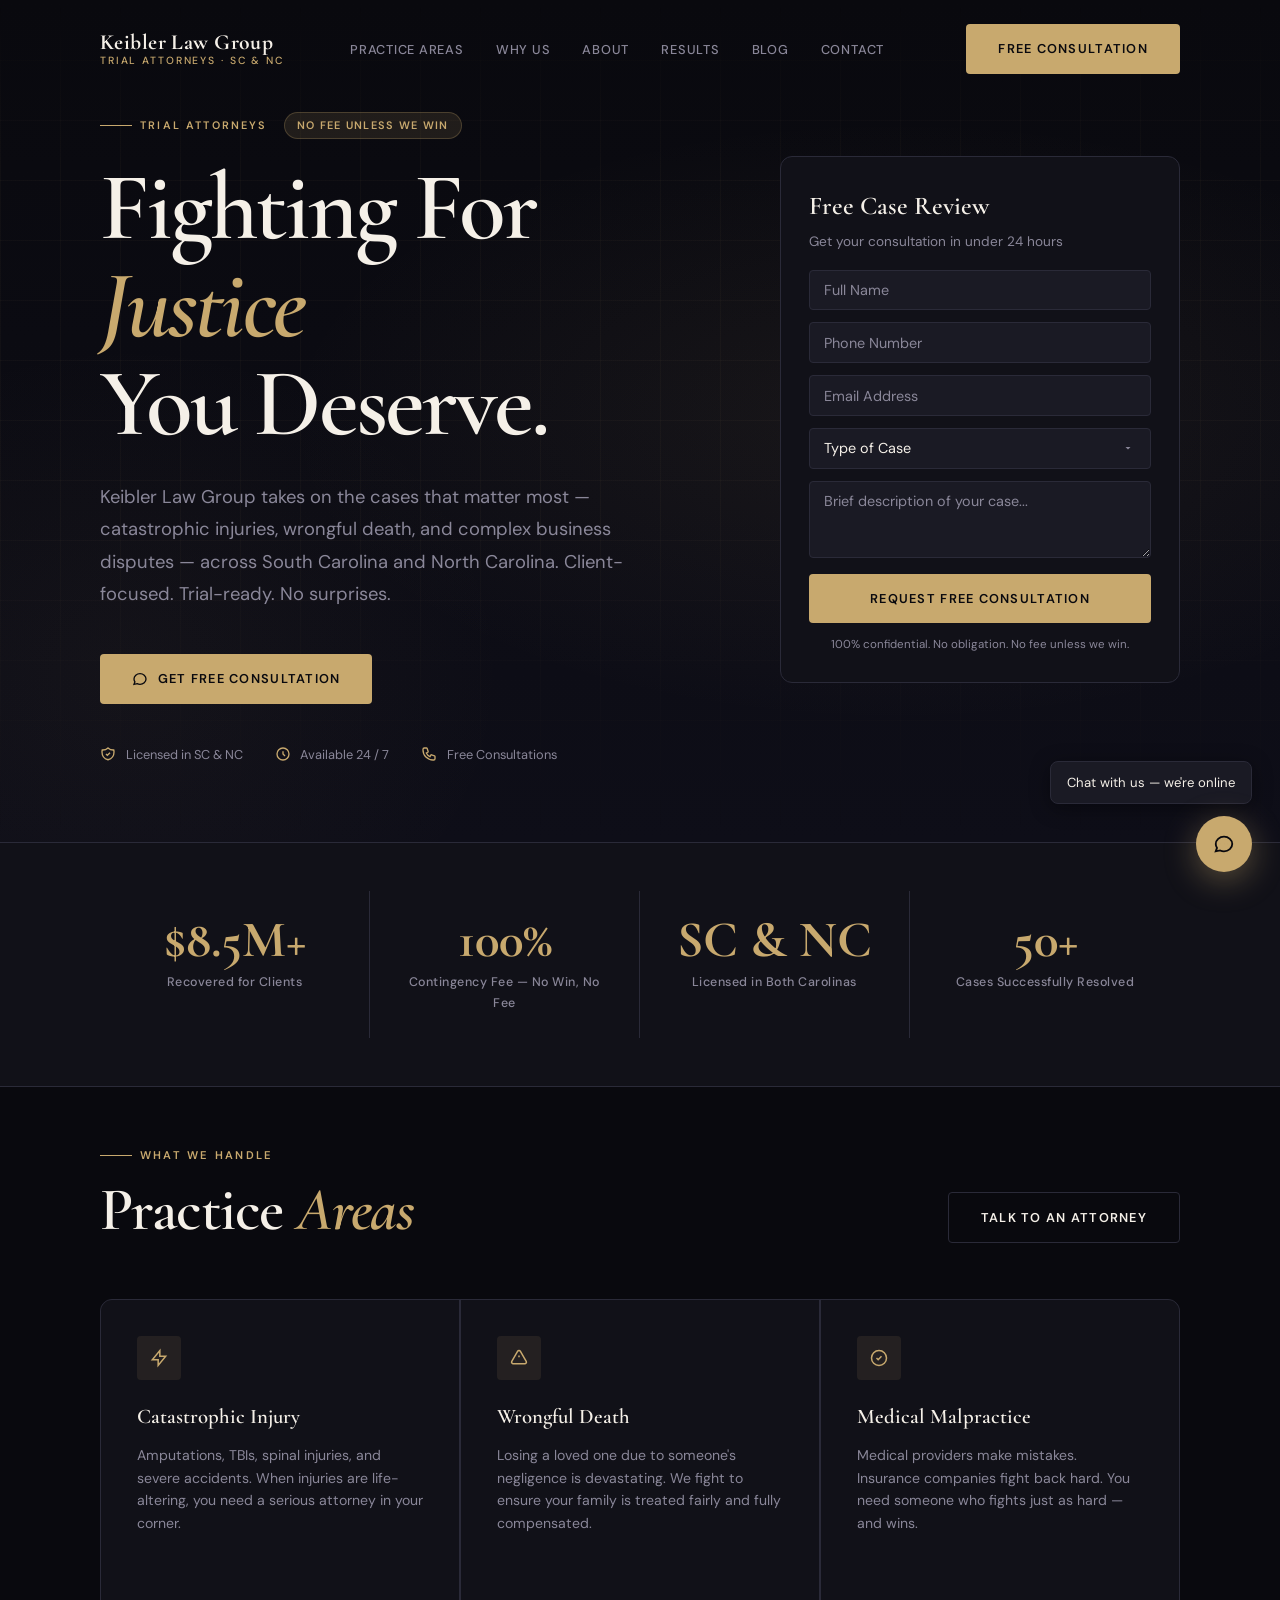
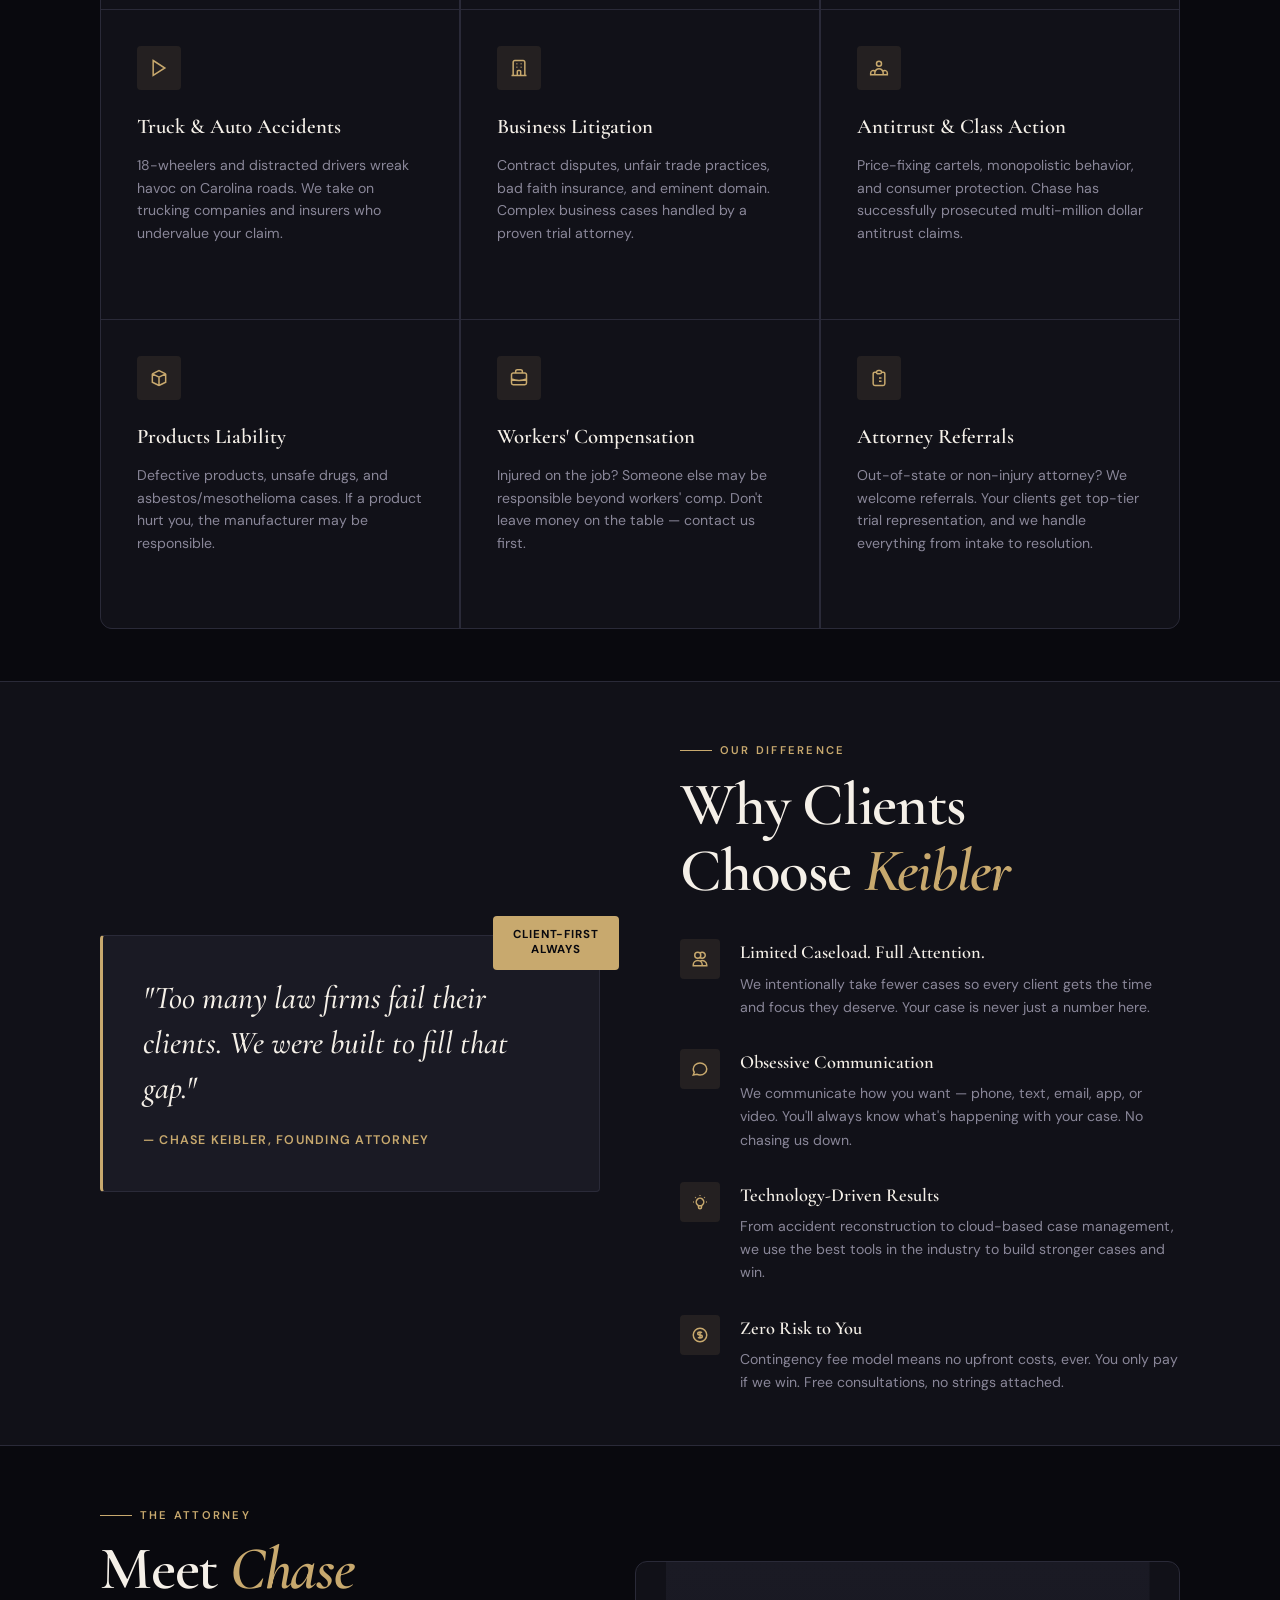
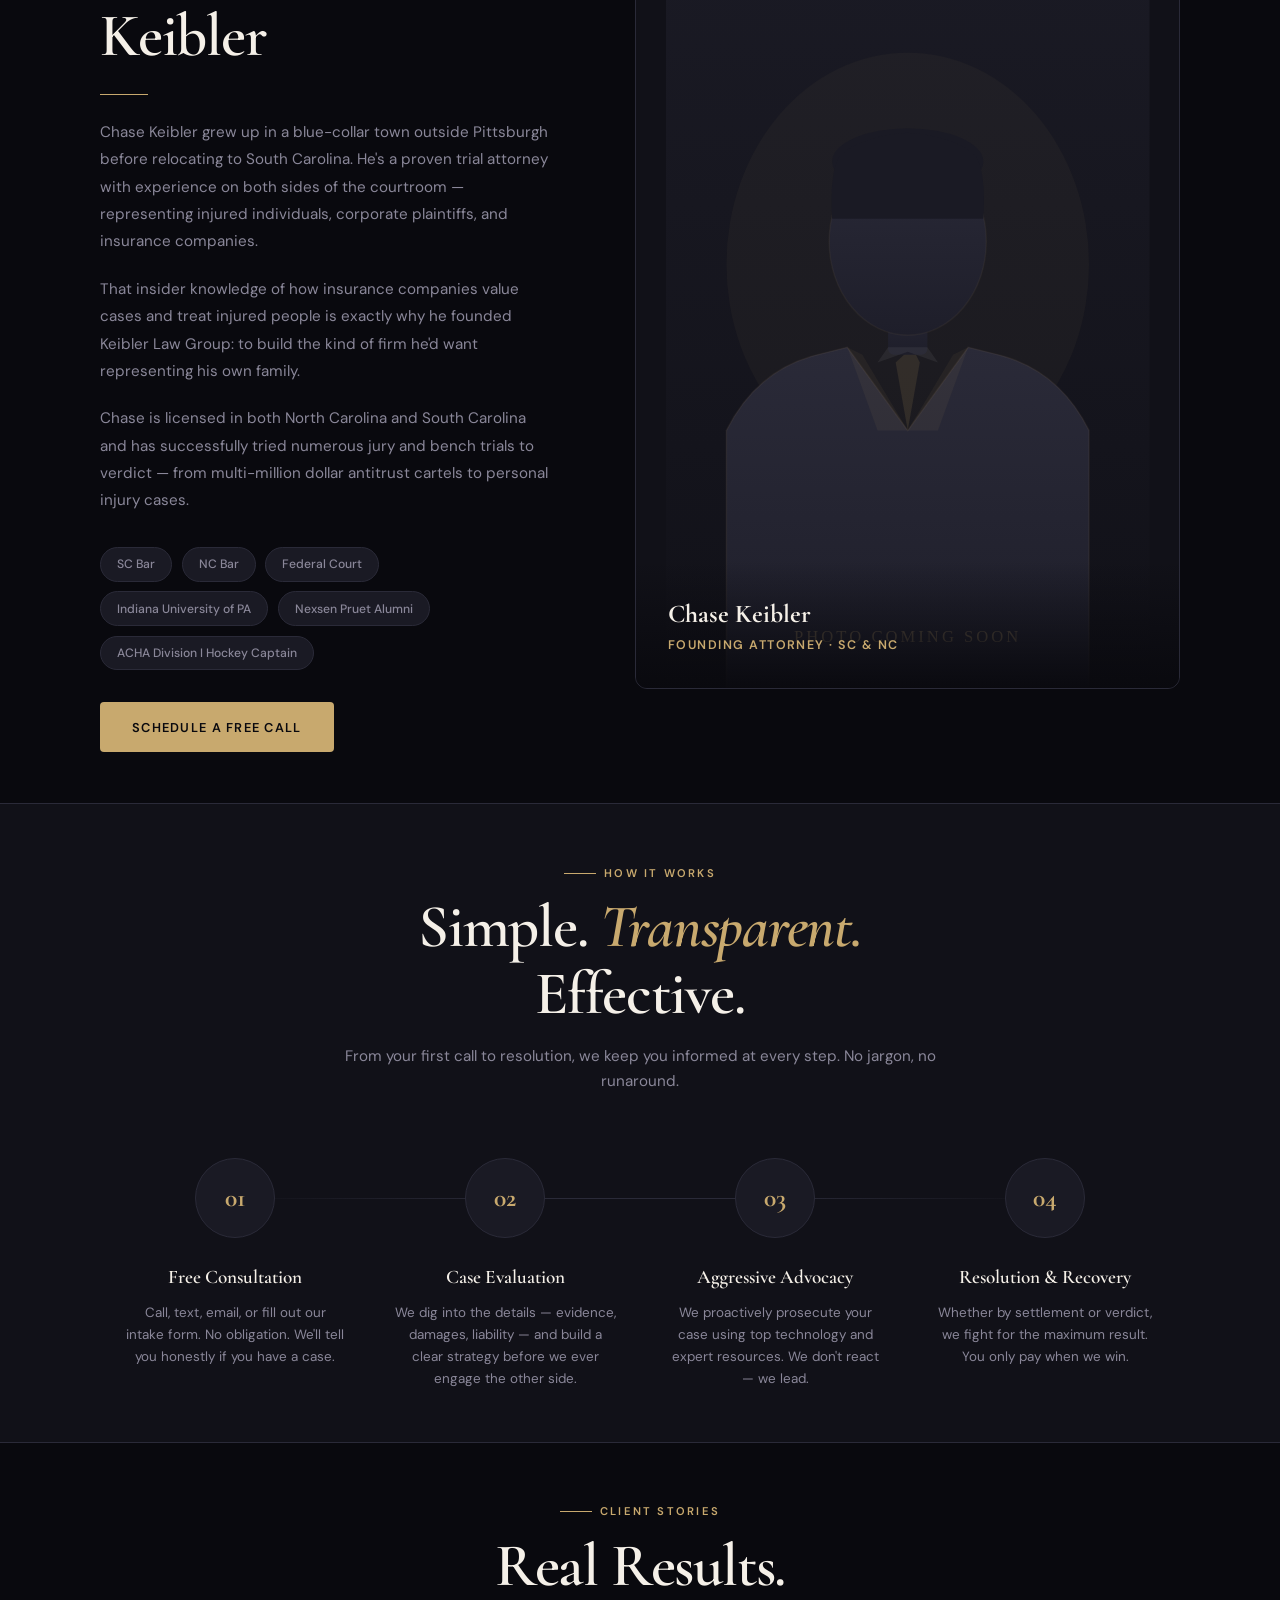
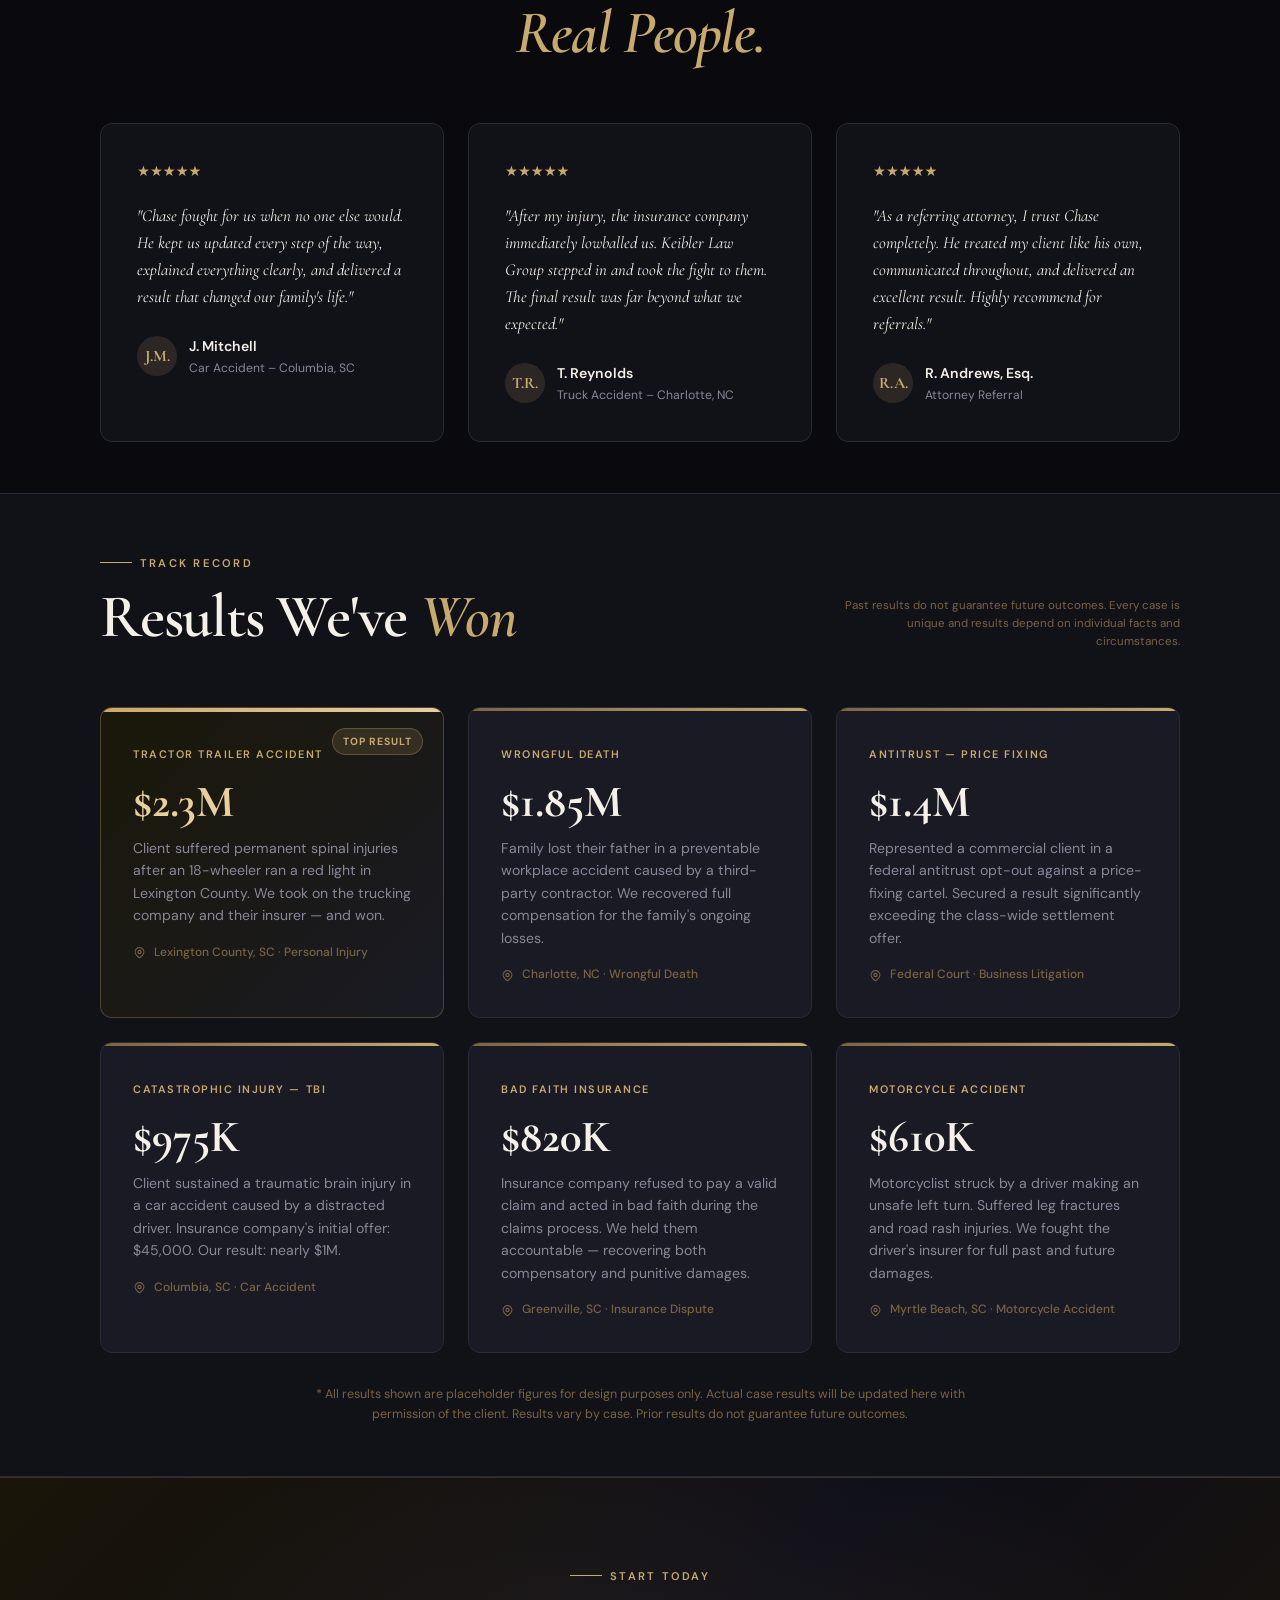
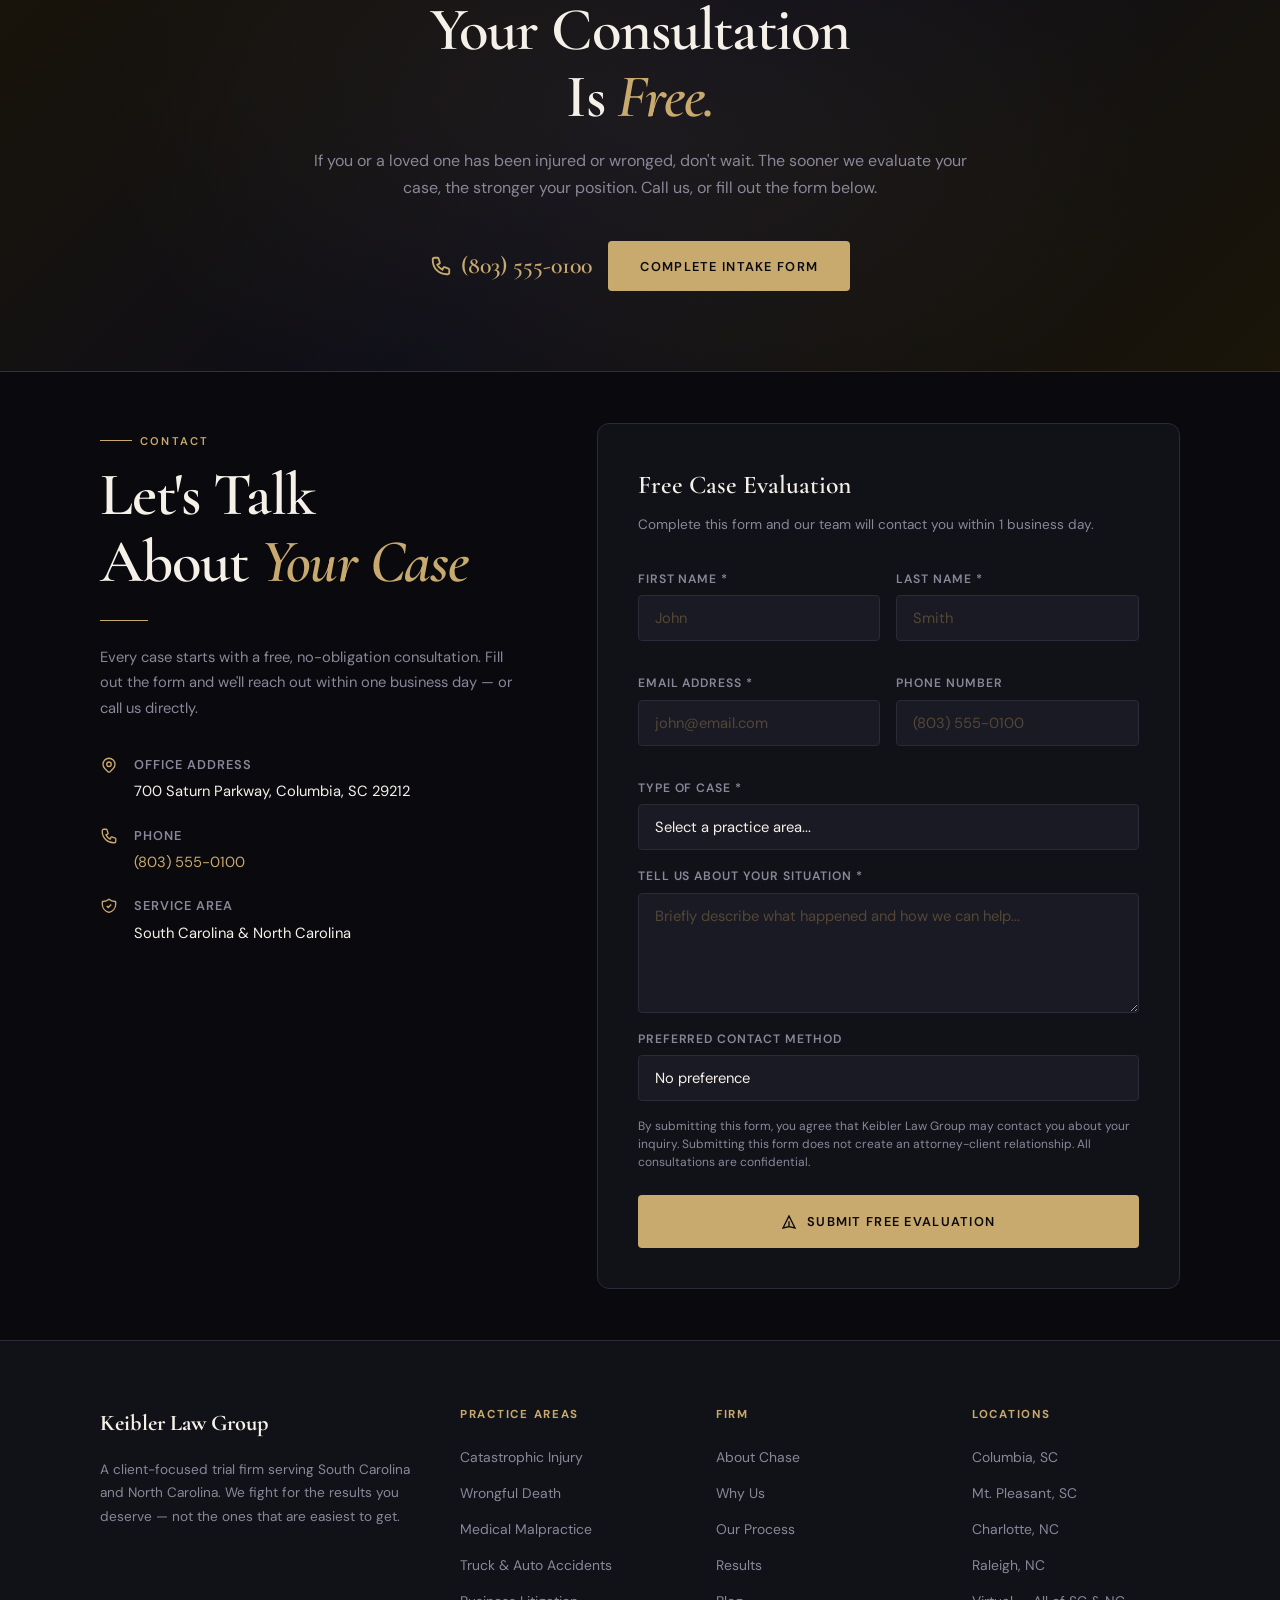
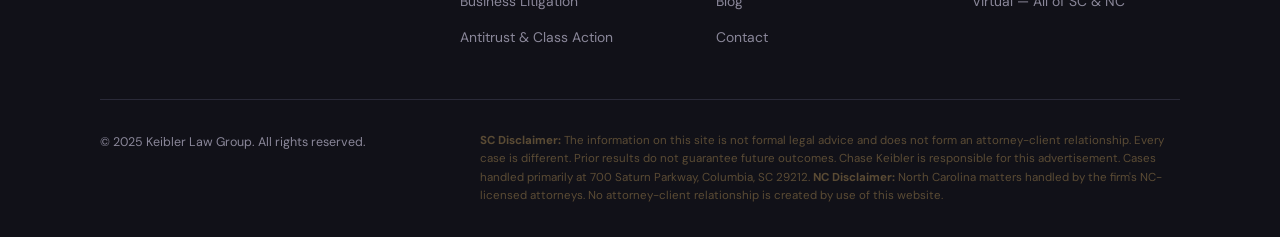
==== commit 20ca68a0: "Add hero consultation form, tighten spacing, and clean up hero section - Add Free Case Review form c" ====
--- a/index.html
+++ b/index.html
@@ -17,9 +17,8 @@
   <meta property="og:title" content="Keibler Law Group | Trial Attorneys – SC & NC" />
   <meta property="og:description" content="Client-focused trial firm serving South Carolina and North Carolina. Catastrophic injury, business litigation, and antitrust. Free consultation. No fee unless we win." />
   <meta property="og:url" content="https://keiblerlawgroup.com/" />
-  <meta property="og:image" content="https://keiblerlawgroup.com/images/og-image.svg" />
-  <meta property="og:image:width" content="1200" />
-  <meta property="og:image:height" content="630" />
+  <!-- REPLACE: Add an og:image once you have a social share image -->
+  <!-- <meta property="og:image" content="https://keiblerlawgroup.com/images/og-image.jpg" /> -->
   <meta property="og:locale" content="en_US" />
   <meta property="og:site_name" content="Keibler Law Group" />
 
@@ -40,7 +39,7 @@
   <link href="https://fonts.googleapis.com/css2?family=Cormorant+Garamond:ital,wght@0,400;0,500;0,600;0,700;1,400;1,600&family=DM+Sans:wght@300;400;500;600&display=swap" rel="stylesheet" />
 
   <!-- Stylesheet -->
-  <link rel="stylesheet" href="css/styles.min.css" />
+  <link rel="stylesheet" href="css/styles.css" />
 
   <!-- JSON-LD Structured Data — Local Business + Attorney -->
   <script type="application/ld+json">
@@ -50,7 +49,7 @@
     "name": "Keibler Law Group",
     "description": "Client-focused trial firm serving South Carolina and North Carolina. Catastrophic injury, wrongful death, business litigation, and antitrust.",
     "url": "https://keiblerlawgroup.com/",
-    "telephone": "+1-803-830-7241",
+    "telephone": "+1-803-555-0100",
     "address": {
       "@type": "PostalAddress",
       "streetAddress": "700 Saturn Parkway",
@@ -104,9 +103,6 @@
 </head>
 <body>
 
-  <!-- Skip to main content for accessibility -->
-  <a href="#hero" class="skip-link">Skip to main content</a>
-
   <!-- ============================================================
        NAVIGATION
        ============================================================ -->
@@ -438,12 +434,33 @@
         </div>
 
         <div class="about-photo-placeholder reveal reveal-delay-2">
-          <img src="images/chase-keibler.png"
-               alt="Chase Keibler, Founding Attorney at Keibler Law Group"
-               width="842" height="1264"
-               loading="lazy"
-               decoding="async"
-               style="width:100%;height:100%;object-fit:cover;object-position:top;border-radius:12px;">
+          <!-- REPLACE THIS with Chase's actual photo:
+               <img src="images/chase-keibler.jpg" alt="Chase Keibler, Founding Attorney"
+                    style="width:100%;height:100%;object-fit:cover;object-position:top;border-radius:12px;"> -->
+          <svg class="photo-silhouette" viewBox="0 0 320 480" xmlns="http://www.w3.org/2000/svg" preserveAspectRatio="xMidYMax meet">
+            <defs>
+              <linearGradient id="bgGrad" x1="0" y1="0" x2="0" y2="1">
+                <stop offset="0%" stop-color="#1A1A24"/>
+                <stop offset="100%" stop-color="#111118"/>
+              </linearGradient>
+              <linearGradient id="silhouetteGrad" x1="0" y1="0" x2="0" y2="1">
+                <stop offset="0%" stop-color="#2A2A38"/>
+                <stop offset="100%" stop-color="#1E1E2A"/>
+              </linearGradient>
+            </defs>
+            <rect width="320" height="480" fill="url(#bgGrad)"/>
+            <ellipse cx="160" cy="200" rx="120" ry="140" fill="rgba(200,169,110,0.04)"/>
+            <path d="M 40 480 L 40 310 Q 60 270 100 260 L 120 255 L 160 310 L 200 255 L 220 260 Q 260 270 280 310 L 280 480 Z" fill="url(#silhouetteGrad)" stroke="rgba(200,169,110,0.08)" stroke-width="1"/>
+            <path d="M 160 310 L 130 260 L 120 255 L 140 310 Z" fill="rgba(200,169,110,0.06)"/>
+            <path d="M 160 310 L 190 260 L 200 255 L 180 310 Z" fill="rgba(200,169,110,0.06)"/>
+            <path d="M 152 265 L 160 310 L 168 265 L 163 255 Z" fill="rgba(200,169,110,0.12)"/>
+            <rect x="147" y="210" width="26" height="50" rx="4" fill="url(#silhouetteGrad)"/>
+            <ellipse cx="160" cy="185" rx="52" ry="62" fill="url(#silhouetteGrad)" stroke="rgba(200,169,110,0.06)" stroke-width="1"/>
+            <ellipse cx="160" cy="132" rx="50" ry="22" fill="#1A1A24"/>
+            <path d="M 110 170 Q 108 140 115 128 Q 130 115 160 113 Q 190 115 205 128 Q 212 140 210 170" fill="#1A1A24"/>
+            <path d="M 147 255 L 140 265 L 160 258 L 180 265 L 173 255" fill="rgba(255,255,255,0.06)"/>
+            <text x="160" y="450" text-anchor="middle" font-family="Georgia, serif" font-size="11" fill="rgba(200,169,110,0.35)" letter-spacing="2">PHOTO COMING SOON</text>
+          </svg>
           <div class="about-photo-overlay">
             <div class="about-name">Chase Keibler</div>
             <div class="about-title">Founding Attorney · SC &amp; NC</div>
@@ -654,9 +671,10 @@
           If you or a loved one has been injured or wronged, don't wait. The sooner we evaluate your case, the stronger your position. Call us, or fill out the form below.
         </p>
         <div class="cta-actions reveal reveal-delay-3">
-          <a href="tel:+18038307241" class="cta-phone">
+          <a href="tel:+18001234567" class="cta-phone">
             <svg width="22" height="22" fill="none" viewBox="0 0 24 24" stroke="currentColor" stroke-width="2"><path d="M3 5a2 2 0 012-2h3.28a1 1 0 01.948.684l1.498 4.493a1 1 0 01-.502 1.21l-2.257 1.13a11.042 11.042 0 005.516 5.516l1.13-2.257a1 1 0 011.21-.502l4.493 1.498a1 1 0 01.684.949V19a2 2 0 01-2 2h-1C9.716 21 3 14.284 3 6V5z"/></svg>
-            (803) 830-7241
+            <!-- REPLACE: Update phone number below -->
+            (803) 555-0100
           </a>
           <a href="#contact" class="btn btn-primary">Complete Intake Form</a>
         </div>
@@ -694,7 +712,8 @@
               <svg class="contact-detail-icon" width="18" height="18" fill="none" viewBox="0 0 24 24" stroke="currentColor" stroke-width="1.8"><path d="M3 5a2 2 0 012-2h3.28a1 1 0 01.948.684l1.498 4.493a1 1 0 01-.502 1.21l-2.257 1.13a11.042 11.042 0 005.516 5.516l1.13-2.257a1 1 0 011.21-.502l4.493 1.498a1 1 0 01.684.949V19a2 2 0 01-2 2h-1C9.716 21 3 14.284 3 6V5z"/></svg>
               <div class="contact-detail-text">
                 <strong>Phone</strong>
-                <span><a href="tel:+18038307241" style="color:var(--clr-gold)">(803) 830-7241</a></span>
+                <!-- REPLACE: Update phone number -->
+                <span><a href="tel:+18001234567" style="color:var(--clr-gold)">(803) 555-0100</a></span>
               </div>
             </div>
             <div class="contact-detail reveal reveal-delay-4">
@@ -731,7 +750,7 @@
                 </div>
                 <div class="form-group">
                   <label for="phone">Phone Number</label>
-                  <input type="tel" id="phone" name="phone" placeholder="(803) 830-7241" />
+                  <input type="tel" id="phone" name="phone" placeholder="(803) 555-0100" />
                 </div>
               </div>
 
@@ -775,7 +794,7 @@
                 By submitting this form, you agree that Keibler Law Group may contact you about your inquiry. Submitting this form does not create an attorney-client relationship. All consultations are confidential.
               </p>
 
-              <button type="button" class="btn btn-primary form-submit" id="submitBtn" onclick="handleFormSubmit()" aria-label="Submit free case evaluation form">
+              <button type="button" class="btn btn-primary form-submit" id="submitBtn" onclick="handleFormSubmit()">
                 <svg width="16" height="16" fill="none" viewBox="0 0 24 24" stroke="currentColor" stroke-width="2"><path d="M12 19l9 2-9-18-9 18 9-2zm0 0v-8"/></svg>
                 Submit Free Evaluation
               </button>
@@ -840,7 +859,7 @@
       </div>
       <div class="footer-bottom">
         <div class="footer-copy">
-          &copy; <script>document.write(new Date().getFullYear())</script> Keibler Law Group. All rights reserved.
+          &copy; 2025 Keibler Law Group. All rights reserved.
         </div>
         <div class="footer-disclaimer">
           <strong>SC Disclaimer:</strong> The information on this site is not formal legal advice and does not form an attorney-client relationship. Every case is different. Prior results do not guarantee future outcomes. Chase Keibler is responsible for this advertisement. Cases handled primarily at 700 Saturn Parkway, Columbia, SC 29212. <strong>NC Disclaimer:</strong> North Carolina matters handled by the firm's NC-licensed attorneys. No attorney-client relationship is created by use of this website.
@@ -851,7 +870,7 @@
 
   <!-- Mobile CTA Bar -->
   <div class="mobile-cta-bar">
-    <a href="tel:+18038307241" class="btn btn-outline">Call Now</a>
+    <a href="tel:+18001234567" class="btn btn-outline">Call Now</a>
     <a href="#contact" class="btn btn-primary">Free Consult</a>
   </div>
 
@@ -899,8 +918,8 @@
   </div>
 
   <!-- Scripts -->
-  <script src="js/main.min.js"></script>
-  <script src="js/chat.min.js"></script>
+  <script src="js/main.js"></script>
+  <script src="js/chat.js"></script>
 
 </body>
 </html>
--- a/css/styles.css
+++ b/css/styles.css
@@ -0,0 +1,1537 @@
+/* ============================================================
+   DESIGN TOKENS — edit these to retheme the entire site
+   ============================================================ */
+:root {
+  /* --- Palette --- */
+  --clr-bg:          #09090E;   /* main dark background */
+  --clr-surface:     #111118;   /* card/section backgrounds */
+  --clr-surface-2:   #1A1A24;   /* lighter surface */
+  --clr-border:      #2A2A38;   /* subtle borders */
+  --clr-gold:        #C8A96E;   /* primary accent */
+  --clr-gold-light:  #E8CFA0;   /* hover / highlight */
+  --clr-gold-dim:    #7A6440;   /* muted gold */
+  --clr-white:       #F5F0E8;   /* warm white text */
+  --clr-muted:       #8A8799;   /* secondary text */
+  --clr-danger:      #C84B4B;   /* error states */
+
+  /* --- Typography --- */
+  --font-display:    'Cormorant Garamond', Georgia, serif;
+  --font-body:       'DM Sans', system-ui, sans-serif;
+
+  /* --- Spacing --- */
+  --section-pad:     clamp(2.5rem, 4vw, 3.5rem);
+  --container:       1160px;
+  --radius:          4px;
+  --radius-lg:       12px;
+
+  /* --- Transitions --- */
+  --ease:            cubic-bezier(0.23, 1, 0.32, 1);
+  --dur:             0.4s;
+}
+
+/* ============================================================
+   RESET & BASE
+   ============================================================ */
+*, *::before, *::after { box-sizing: border-box; margin: 0; padding: 0; }
+html { scroll-behavior: smooth; font-size: 16px; }
+body {
+  background: var(--clr-bg);
+  color: var(--clr-white);
+  font-family: var(--font-body);
+  font-weight: 400;
+  line-height: 1.65;
+  overflow-x: hidden;
+  -webkit-font-smoothing: antialiased;
+}
+img { display: block; max-width: 100%; }
+a { color: inherit; text-decoration: none; }
+ul { list-style: none; }
+button { cursor: pointer; border: none; background: none; font: inherit; }
+
+.container {
+  width: 100%;
+  max-width: var(--container);
+  margin-inline: auto;
+  padding-inline: clamp(1.25rem, 5vw, 2.5rem);
+}
+
+/* ============================================================
+   UTILITIES
+   ============================================================ */
+.label {
+  display: inline-flex;
+  align-items: center;
+  gap: 0.5rem;
+  font-family: var(--font-body);
+  font-size: 0.7rem;
+  font-weight: 600;
+  letter-spacing: 0.2em;
+  text-transform: uppercase;
+  color: var(--clr-gold);
+}
+.label::before {
+  content: '';
+  display: block;
+  width: 2rem;
+  height: 1px;
+  background: var(--clr-gold);
+}
+
+.btn {
+  display: inline-flex;
+  align-items: center;
+  gap: 0.6rem;
+  padding: 0.9rem 2rem;
+  font-family: var(--font-body);
+  font-size: 0.8rem;
+  font-weight: 600;
+  letter-spacing: 0.1em;
+  text-transform: uppercase;
+  border-radius: var(--radius);
+  transition: all var(--dur) var(--ease);
+}
+.btn-primary {
+  background: var(--clr-gold);
+  color: #09090E;
+}
+.btn-primary:hover {
+  background: var(--clr-gold-light);
+  transform: translateY(-2px);
+  box-shadow: 0 12px 40px rgba(200, 169, 110, 0.3);
+}
+.btn-outline {
+  background: transparent;
+  color: var(--clr-white);
+  border: 1px solid var(--clr-border);
+}
+.btn-outline:hover {
+  border-color: var(--clr-gold);
+  color: var(--clr-gold);
+  transform: translateY(-2px);
+}
+
+.section-title {
+  font-family: var(--font-display);
+  font-size: clamp(2.4rem, 5vw, 3.8rem);
+  font-weight: 600;
+  line-height: 1.1;
+  letter-spacing: -0.02em;
+}
+.section-title em {
+  font-style: italic;
+  color: var(--clr-gold);
+}
+
+.divider {
+  width: 3rem;
+  height: 1px;
+  background: var(--clr-gold);
+  margin: 1.5rem 0;
+}
+
+/* Fade-in animation */
+.reveal {
+  opacity: 0;
+  transform: translateY(28px);
+  transition: opacity 0.7s var(--ease), transform 0.7s var(--ease);
+}
+.reveal.visible { opacity: 1; transform: none; }
+.reveal-delay-1 { transition-delay: 0.1s; }
+.reveal-delay-2 { transition-delay: 0.2s; }
+.reveal-delay-3 { transition-delay: 0.3s; }
+.reveal-delay-4 { transition-delay: 0.4s; }
+
+/* ============================================================
+   NAVIGATION
+   ============================================================ */
+#navbar {
+  position: fixed;
+  top: 0;
+  left: 0;
+  right: 0;
+  z-index: 999;
+  padding: 1.5rem 0;
+  transition: all 0.5s var(--ease);
+}
+#navbar.scrolled {
+  background: rgba(9, 9, 14, 0.96);
+  backdrop-filter: blur(12px);
+  padding: 1rem 0;
+  border-bottom: 1px solid var(--clr-border);
+}
+.nav-inner {
+  display: flex;
+  align-items: center;
+  justify-content: space-between;
+  gap: 2rem;
+}
+.nav-logo {
+  display: flex;
+  flex-direction: column;
+  line-height: 1.1;
+}
+.nav-logo .firm-name {
+  font-family: var(--font-display);
+  font-size: 1.35rem;
+  font-weight: 700;
+  letter-spacing: 0.02em;
+  color: var(--clr-white);
+}
+.nav-logo .firm-tagline {
+  font-size: 0.65rem;
+  letter-spacing: 0.18em;
+  text-transform: uppercase;
+  color: var(--clr-gold);
+  font-weight: 500;
+}
+.nav-links {
+  display: flex;
+  align-items: center;
+  gap: 2rem;
+}
+.nav-links a {
+  font-size: 0.8rem;
+  font-weight: 500;
+  letter-spacing: 0.06em;
+  text-transform: uppercase;
+  color: var(--clr-muted);
+  transition: color var(--dur) var(--ease);
+  position: relative;
+}
+.nav-links a::after {
+  content: '';
+  position: absolute;
+  bottom: -4px;
+  left: 0;
+  width: 0;
+  height: 1px;
+  background: var(--clr-gold);
+  transition: width var(--dur) var(--ease);
+}
+.nav-links a:hover { color: var(--clr-white); }
+.nav-links a:hover::after { width: 100%; }
+.nav-cta { margin-left: 1rem; }
+
+/* Hamburger */
+.hamburger {
+  display: none;
+  flex-direction: column;
+  gap: 5px;
+  padding: 4px;
+}
+.hamburger span {
+  display: block;
+  width: 24px;
+  height: 2px;
+  background: var(--clr-white);
+  transition: all 0.3s;
+}
+.hamburger.open span:nth-child(1) { transform: rotate(45deg) translate(5px, 5px); }
+.hamburger.open span:nth-child(2) { opacity: 0; }
+.hamburger.open span:nth-child(3) { transform: rotate(-45deg) translate(5px, -5px); }
+
+/* Mobile menu */
+.mobile-menu {
+  display: none;
+  position: fixed;
+  inset: 0;
+  background: rgba(9,9,14,0.98);
+  backdrop-filter: blur(12px);
+  z-index: 998;
+  flex-direction: column;
+  align-items: center;
+  justify-content: center;
+  gap: 2rem;
+  padding: 2rem;
+}
+.mobile-menu.open { display: flex; }
+.mobile-menu a {
+  font-family: var(--font-display);
+  font-size: 2rem;
+  font-weight: 600;
+  color: var(--clr-white);
+  transition: color var(--dur);
+}
+.mobile-menu a:hover { color: var(--clr-gold); }
+
+@media (max-width: 860px) {
+  .nav-links, .nav-cta { display: none; }
+  .hamburger { display: flex; }
+}
+
+/* ============================================================
+   HERO
+   ============================================================ */
+#hero {
+  position: relative;
+  display: flex;
+  align-items: flex-start;
+  padding-top: clamp(5.5rem, 12vh, 7rem);
+  padding-bottom: clamp(3rem, 6vw, 5rem);
+  overflow: hidden;
+}
+#hero > .container {
+  display: grid;
+  grid-template-columns: 1fr 400px;
+  gap: 3rem;
+  align-items: start;
+}
+.hero-bg {
+  position: absolute;
+  inset: 0;
+  background:
+    radial-gradient(ellipse 80% 60% at 70% 50%, rgba(200,169,110,0.07) 0%, transparent 60%),
+    radial-gradient(ellipse 60% 80% at 10% 80%, rgba(200,169,110,0.04) 0%, transparent 50%),
+    linear-gradient(180deg, #09090E 0%, #0E0E18 100%);
+}
+.hero-grid-overlay {
+  position: absolute;
+  inset: 0;
+  background-image:
+    linear-gradient(rgba(200,169,110,0.04) 1px, transparent 1px),
+    linear-gradient(90deg, rgba(200,169,110,0.04) 1px, transparent 1px);
+  background-size: 60px 60px;
+  mask-image: linear-gradient(to bottom, transparent, black 20%, black 60%, transparent);
+}
+.hero-content {
+  position: relative;
+  z-index: 2;
+  max-width: 820px;
+}
+.hero-eyebrow {
+  display: inline-flex;
+  align-items: center;
+  gap: 1rem;
+  margin-bottom: 1.25rem;
+}
+.hero-eyebrow .label { font-size: 0.68rem; }
+.hero-eyebrow .badge {
+  background: rgba(200,169,110,0.12);
+  border: 1px solid rgba(200,169,110,0.25);
+  color: var(--clr-gold);
+  padding: 0.25rem 0.75rem;
+  font-size: 0.68rem;
+  font-weight: 600;
+  letter-spacing: 0.12em;
+  text-transform: uppercase;
+  border-radius: 2rem;
+}
+.hero-headline {
+  font-family: var(--font-display);
+  font-size: clamp(3rem, 7.5vw, 6.5rem);
+  font-weight: 600;
+  line-height: 1.02;
+  letter-spacing: -0.03em;
+  margin-bottom: 1.75rem;
+}
+.hero-headline em {
+  font-style: italic;
+  color: var(--clr-gold);
+}
+.hero-sub {
+  font-size: clamp(1rem, 1.6vw, 1.15rem);
+  color: var(--clr-muted);
+  max-width: 540px;
+  line-height: 1.75;
+  margin-bottom: 2.75rem;
+}
+.hero-actions {
+  display: flex;
+  flex-wrap: wrap;
+  gap: 1rem;
+  align-items: center;
+}
+.hero-trust {
+  margin-top: 2.5rem;
+  display: flex;
+  align-items: center;
+  gap: 2rem;
+  flex-wrap: wrap;
+}
+.hero-trust-item {
+  display: flex;
+  align-items: center;
+  gap: 0.6rem;
+  font-size: 0.8rem;
+  color: var(--clr-muted);
+}
+.hero-trust-item svg { color: var(--clr-gold); flex-shrink: 0; }
+
+.hero-scroll {
+  position: absolute;
+  bottom: 2.5rem;
+  left: 50%;
+  transform: translateX(-50%);
+  display: flex;
+  flex-direction: column;
+  align-items: center;
+  gap: 0.5rem;
+  font-size: 0.65rem;
+  letter-spacing: 0.15em;
+  text-transform: uppercase;
+  color: var(--clr-gold-dim);
+  animation: bounce 2s infinite;
+}
+@keyframes bounce {
+  0%, 100% { transform: translateX(-50%) translateY(0); }
+  50% { transform: translateX(-50%) translateY(6px); }
+}
+.scroll-line {
+  width: 1px;
+  height: 2.5rem;
+  background: linear-gradient(to bottom, var(--clr-gold-dim), transparent);
+}
+
+/* --- Hero Form Card --- */
+.hero-form-card {
+  background: var(--clr-surface);
+  border: 1px solid var(--clr-border);
+  border-radius: var(--radius-lg);
+  padding: 1.75rem;
+  position: relative;
+  z-index: 2;
+  margin-top: 3rem;
+}
+.hero-form-header {
+  margin-bottom: 1rem;
+}
+.hero-form-header h3 {
+  font-family: var(--font-display);
+  font-size: 1.6rem;
+  font-weight: 600;
+  margin-bottom: 0.25rem;
+}
+.hero-form-header p {
+  font-size: 0.85rem;
+  color: var(--clr-muted);
+}
+.hero-form {
+  display: flex;
+  flex-direction: column;
+  gap: 0.75rem;
+}
+.hero-form input,
+.hero-form select,
+.hero-form textarea {
+  width: 100%;
+  padding: 0.65rem 0.9rem;
+  background: var(--clr-surface-2);
+  border: 1px solid var(--clr-border);
+  border-radius: var(--radius);
+  color: var(--clr-white);
+  font-family: var(--font-body);
+  font-size: 0.9rem;
+  transition: border-color var(--dur) var(--ease);
+}
+.hero-form input::placeholder,
+.hero-form textarea::placeholder {
+  color: var(--clr-muted);
+}
+.hero-form select {
+  appearance: none;
+  background-image: url("data:image/svg+xml,%3Csvg xmlns='http://www.w3.org/2000/svg' width='12' height='12' fill='%238A8799' viewBox='0 0 24 24'%3E%3Cpath d='M7 10l5 5 5-5z'/%3E%3C/svg%3E");
+  background-repeat: no-repeat;
+  background-position: right 1rem center;
+  cursor: pointer;
+}
+.hero-form select option {
+  background: var(--clr-surface);
+  color: var(--clr-white);
+}
+.hero-form input:focus,
+.hero-form select:focus,
+.hero-form textarea:focus {
+  outline: none;
+  border-color: var(--clr-gold);
+}
+.hero-form textarea {
+  resize: vertical;
+  min-height: 70px;
+}
+.hero-form-btn {
+  width: 100%;
+  justify-content: center;
+  margin-top: 0.25rem;
+}
+.hero-form-disclaimer {
+  margin-top: 0.75rem;
+  font-size: 0.72rem;
+  color: var(--clr-muted);
+  text-align: center;
+}
+
+@media (max-width: 900px) {
+  #hero > .container {
+    grid-template-columns: 1fr;
+  }
+  .hero-form-card {
+    max-width: 480px;
+  }
+}
+
+/* ============================================================
+   STATS BAR
+   ============================================================ */
+#stats {
+  background: var(--clr-surface);
+  border-top: 1px solid var(--clr-border);
+  border-bottom: 1px solid var(--clr-border);
+  padding: 3rem 0;
+}
+.stats-grid {
+  display: grid;
+  grid-template-columns: repeat(4, 1fr);
+  gap: 0;
+}
+.stat-item {
+  padding: 1.5rem 2rem;
+  text-align: center;
+  border-right: 1px solid var(--clr-border);
+}
+.stat-item:last-child { border-right: none; }
+.stat-number {
+  font-family: var(--font-display);
+  font-size: clamp(2rem, 4vw, 3.2rem);
+  font-weight: 700;
+  color: var(--clr-gold);
+  line-height: 1;
+  margin-bottom: 0.4rem;
+}
+.stat-label {
+  font-size: 0.78rem;
+  color: var(--clr-muted);
+  font-weight: 500;
+  letter-spacing: 0.04em;
+}
+@media (max-width: 700px) {
+  .stats-grid { grid-template-columns: repeat(2, 1fr); }
+  .stat-item { border-bottom: 1px solid var(--clr-border); }
+  .stat-item:nth-child(even) { border-right: none; }
+}
+
+/* ============================================================
+   PRACTICE AREAS
+   ============================================================ */
+#practice-areas {
+  padding: var(--section-pad) 0;
+}
+.section-header {
+  display: grid;
+  grid-template-columns: 1fr auto;
+  align-items: end;
+  gap: 2rem;
+  margin-bottom: 3.5rem;
+}
+.practice-grid {
+  display: grid;
+  grid-template-columns: repeat(3, 1fr);
+  gap: 1.5px;
+  background: var(--clr-border);
+  border: 1.5px solid var(--clr-border);
+  border-radius: var(--radius-lg);
+  overflow: hidden;
+}
+.practice-card {
+  background: var(--clr-surface);
+  padding: 2.25rem;
+  transition: background var(--dur) var(--ease);
+  cursor: default;
+  position: relative;
+  overflow: hidden;
+}
+.practice-card::before {
+  content: '';
+  position: absolute;
+  bottom: 0;
+  left: 0;
+  right: 0;
+  height: 2px;
+  background: var(--clr-gold);
+  transform: scaleX(0);
+  transition: transform var(--dur) var(--ease);
+}
+.practice-card:hover { background: var(--clr-surface-2); }
+.practice-card:hover::before { transform: scaleX(1); }
+.practice-icon {
+  width: 2.75rem;
+  height: 2.75rem;
+  background: rgba(200,169,110,0.1);
+  border-radius: var(--radius);
+  display: flex;
+  align-items: center;
+  justify-content: center;
+  margin-bottom: 1.25rem;
+  color: var(--clr-gold);
+  transition: background var(--dur);
+}
+.practice-card:hover .practice-icon { background: rgba(200,169,110,0.18); }
+.practice-card h3 {
+  font-family: var(--font-display);
+  font-size: 1.3rem;
+  font-weight: 600;
+  margin-bottom: 0.6rem;
+  color: var(--clr-white);
+}
+.practice-card p {
+  font-size: 0.88rem;
+  color: var(--clr-muted);
+  line-height: 1.6;
+}
+.practice-link {
+  display: inline-flex;
+  align-items: center;
+  gap: 0.4rem;
+  margin-top: 1rem;
+  font-size: 0.78rem;
+  font-weight: 600;
+  letter-spacing: 0.08em;
+  text-transform: uppercase;
+  color: var(--clr-gold);
+  opacity: 0;
+  transform: translateX(-8px);
+  transition: all var(--dur) var(--ease);
+}
+.practice-card:hover .practice-link { opacity: 1; transform: none; }
+
+@media (max-width: 860px) {
+  .practice-grid { grid-template-columns: repeat(2, 1fr); }
+}
+@media (max-width: 560px) {
+  .practice-grid { grid-template-columns: 1fr; }
+  .section-header { grid-template-columns: 1fr; }
+}
+
+/* ============================================================
+   WHY US / DIFFERENTIATORS
+   ============================================================ */
+#why-us {
+  padding: var(--section-pad) 0;
+  background: var(--clr-surface);
+  border-top: 1px solid var(--clr-border);
+  border-bottom: 1px solid var(--clr-border);
+}
+.why-layout {
+  display: grid;
+  grid-template-columns: 1fr 1fr;
+  gap: 5rem;
+  align-items: center;
+}
+.why-visual {
+  position: relative;
+}
+.why-quote-block {
+  background: var(--clr-surface-2);
+  border: 1px solid var(--clr-border);
+  border-left: 3px solid var(--clr-gold);
+  padding: 2.5rem;
+  border-radius: var(--radius);
+  position: relative;
+}
+.why-quote-block blockquote {
+  font-family: var(--font-display);
+  font-size: clamp(1.4rem, 2.5vw, 2rem);
+  font-weight: 500;
+  font-style: italic;
+  line-height: 1.4;
+  color: var(--clr-white);
+}
+.why-quote-block cite {
+  display: block;
+  margin-top: 1.25rem;
+  font-size: 0.78rem;
+  font-style: normal;
+  color: var(--clr-gold);
+  letter-spacing: 0.1em;
+  text-transform: uppercase;
+  font-weight: 600;
+}
+.why-floating-badge {
+  position: absolute;
+  top: -1.25rem;
+  right: -1.25rem;
+  background: var(--clr-gold);
+  color: #09090E;
+  padding: 0.75rem 1.25rem;
+  border-radius: var(--radius);
+  font-size: 0.72rem;
+  font-weight: 700;
+  letter-spacing: 0.08em;
+  text-transform: uppercase;
+  text-align: center;
+  line-height: 1.3;
+}
+.differentiator-list {
+  display: flex;
+  flex-direction: column;
+  gap: 1.75rem;
+}
+.diff-item {
+  display: flex;
+  gap: 1.25rem;
+  align-items: flex-start;
+}
+.diff-icon {
+  width: 2.5rem;
+  height: 2.5rem;
+  flex-shrink: 0;
+  background: rgba(200,169,110,0.1);
+  border-radius: var(--radius);
+  display: flex;
+  align-items: center;
+  justify-content: center;
+  color: var(--clr-gold);
+  margin-top: 2px;
+}
+.diff-item h4 {
+  font-family: var(--font-display);
+  font-size: 1.15rem;
+  font-weight: 600;
+  margin-bottom: 0.3rem;
+}
+.diff-item p {
+  font-size: 0.88rem;
+  color: var(--clr-muted);
+  line-height: 1.65;
+}
+@media (max-width: 860px) {
+  .why-layout { grid-template-columns: 1fr; gap: 3rem; }
+}
+
+/* ============================================================
+   ABOUT CHASE
+   ============================================================ */
+#about {
+  padding: var(--section-pad) 0;
+}
+.about-layout {
+  display: grid;
+  grid-template-columns: 1fr 1.2fr;
+  gap: 5rem;
+  align-items: center;
+}
+.about-left .section-title { margin-bottom: 1rem; }
+.about-left p {
+  color: var(--clr-muted);
+  font-size: 0.95rem;
+  line-height: 1.8;
+  margin-bottom: 1.25rem;
+}
+.credential-tags {
+  display: flex;
+  flex-wrap: wrap;
+  gap: 0.6rem;
+  margin-top: 2rem;
+  margin-bottom: 2rem;
+}
+.cred-tag {
+  background: var(--clr-surface-2);
+  border: 1px solid var(--clr-border);
+  padding: 0.4rem 1rem;
+  border-radius: 2rem;
+  font-size: 0.76rem;
+  color: var(--clr-muted);
+  font-weight: 500;
+}
+.about-photo-placeholder {
+  position: relative;
+  background: var(--clr-surface);
+  border: 1px solid var(--clr-border);
+  border-radius: var(--radius-lg);
+  aspect-ratio: 3/4;
+  overflow: hidden;
+  display: flex;
+  align-items: center;
+  justify-content: center;
+}
+.photo-placeholder-inner {
+  text-align: center;
+  color: var(--clr-muted);
+}
+.photo-placeholder-inner svg { margin: 0 auto 1rem; opacity: 0.4; }
+.photo-placeholder-inner p { font-size: 0.85rem; opacity: 0.6; max-width: 200px; }
+.about-photo-overlay {
+  position: absolute;
+  bottom: 0;
+  left: 0;
+  right: 0;
+  background: linear-gradient(to top, rgba(9,9,14,0.95) 0%, transparent 100%);
+  padding: 2rem;
+}
+.about-name {
+  font-family: var(--font-display);
+  font-size: 1.6rem;
+  font-weight: 700;
+  color: var(--clr-white);
+}
+.about-title {
+  font-size: 0.78rem;
+  color: var(--clr-gold);
+  letter-spacing: 0.12em;
+  text-transform: uppercase;
+  font-weight: 600;
+}
+@media (max-width: 860px) {
+  .about-layout { grid-template-columns: 1fr; gap: 3rem; }
+  .about-photo-placeholder { aspect-ratio: 4/3; max-height: 360px; }
+}
+
+/* ============================================================
+   PROCESS
+   ============================================================ */
+#process {
+  padding: var(--section-pad) 0;
+  background: var(--clr-surface);
+  border-top: 1px solid var(--clr-border);
+  border-bottom: 1px solid var(--clr-border);
+}
+.process-header {
+  text-align: center;
+  max-width: 600px;
+  margin: 0 auto 4rem;
+}
+.process-header .section-title { margin-bottom: 1rem; }
+.process-header p { color: var(--clr-muted); font-size: 0.95rem; }
+.process-steps {
+  display: grid;
+  grid-template-columns: repeat(4, 1fr);
+  gap: 0;
+  position: relative;
+}
+.process-steps::before {
+  content: '';
+  position: absolute;
+  top: 2.5rem;
+  left: 12.5%;
+  right: 12.5%;
+  height: 1px;
+  background: linear-gradient(to right, transparent, var(--clr-border), var(--clr-border), transparent);
+}
+.process-step {
+  text-align: center;
+  padding: 0 1.5rem;
+  position: relative;
+}
+.step-number {
+  width: 5rem;
+  height: 5rem;
+  border-radius: 50%;
+  background: var(--clr-surface-2);
+  border: 1px solid var(--clr-border);
+  display: flex;
+  align-items: center;
+  justify-content: center;
+  margin: 0 auto 1.5rem;
+  font-family: var(--font-display);
+  font-size: 1.6rem;
+  font-weight: 700;
+  color: var(--clr-gold);
+  position: relative;
+  z-index: 1;
+}
+.process-step h4 {
+  font-family: var(--font-display);
+  font-size: 1.2rem;
+  font-weight: 600;
+  margin-bottom: 0.5rem;
+}
+.process-step p {
+  font-size: 0.84rem;
+  color: var(--clr-muted);
+  line-height: 1.65;
+}
+@media (max-width: 700px) {
+  .process-steps { grid-template-columns: repeat(2, 1fr); gap: 2.5rem; }
+  .process-steps::before { display: none; }
+}
+
+/* ============================================================
+   TESTIMONIALS
+   ============================================================ */
+#testimonials {
+  padding: var(--section-pad) 0;
+}
+.testimonials-header {
+  text-align: center;
+  max-width: 600px;
+  margin: 0 auto 3.5rem;
+}
+.testimonials-grid {
+  display: grid;
+  grid-template-columns: repeat(3, 1fr);
+  gap: 1.5rem;
+}
+.testimonial-card {
+  background: var(--clr-surface);
+  border: 1px solid var(--clr-border);
+  border-radius: var(--radius-lg);
+  padding: 2.25rem;
+  transition: border-color var(--dur);
+}
+.testimonial-card:hover { border-color: var(--clr-gold-dim); }
+.testimonial-stars {
+  display: flex;
+  gap: 3px;
+  color: var(--clr-gold);
+  margin-bottom: 1.25rem;
+  font-size: 0.9rem;
+}
+.testimonial-card blockquote {
+  font-family: var(--font-display);
+  font-size: 1.05rem;
+  font-style: italic;
+  line-height: 1.6;
+  color: var(--clr-white);
+  margin-bottom: 1.5rem;
+}
+.testimonial-author {
+  display: flex;
+  align-items: center;
+  gap: 0.75rem;
+}
+.author-avatar {
+  width: 2.5rem;
+  height: 2.5rem;
+  border-radius: 50%;
+  background: rgba(200,169,110,0.15);
+  display: flex;
+  align-items: center;
+  justify-content: center;
+  font-family: var(--font-display);
+  font-size: 1rem;
+  font-weight: 700;
+  color: var(--clr-gold);
+  flex-shrink: 0;
+}
+.author-info .name {
+  font-weight: 600;
+  font-size: 0.88rem;
+}
+.author-info .case-type {
+  font-size: 0.76rem;
+  color: var(--clr-muted);
+}
+@media (max-width: 860px) {
+  .testimonials-grid { grid-template-columns: 1fr; max-width: 520px; margin: 0 auto; }
+}
+
+/* ============================================================
+   FREE CONSULTATION CTA BANNER
+   ============================================================ */
+#cta-banner {
+  padding: 5rem 0;
+  background: linear-gradient(135deg, #1A1508 0%, #0E0E18 50%, #1A1508 100%);
+  border-top: 1px solid rgba(200,169,110,0.2);
+  border-bottom: 1px solid rgba(200,169,110,0.2);
+  position: relative;
+  overflow: hidden;
+}
+#cta-banner::before {
+  content: '';
+  position: absolute;
+  inset: 0;
+  background: radial-gradient(ellipse 60% 100% at 50% 50%, rgba(200,169,110,0.08) 0%, transparent 70%);
+}
+.cta-inner {
+  position: relative;
+  text-align: center;
+  max-width: 680px;
+  margin: 0 auto;
+}
+.cta-inner .section-title { margin-bottom: 1rem; }
+.cta-inner p {
+  color: var(--clr-muted);
+  font-size: 1rem;
+  margin-bottom: 2.5rem;
+  line-height: 1.7;
+}
+.cta-actions {
+  display: flex;
+  justify-content: center;
+  flex-wrap: wrap;
+  gap: 1rem;
+}
+.cta-phone {
+  display: flex;
+  align-items: center;
+  gap: 0.6rem;
+  font-family: var(--font-display);
+  font-size: 1.5rem;
+  font-weight: 600;
+  color: var(--clr-gold);
+  transition: color var(--dur);
+}
+.cta-phone:hover { color: var(--clr-gold-light); }
+
+/* ============================================================
+   CONTACT FORM
+   ============================================================ */
+#contact {
+  padding: var(--section-pad) 0;
+  background: var(--clr-bg);
+}
+.contact-layout {
+  display: grid;
+  grid-template-columns: 1fr 1.4fr;
+  gap: 5rem;
+  align-items: start;
+}
+.contact-left h2 { margin-bottom: 1rem; }
+.contact-left p {
+  color: var(--clr-muted);
+  font-size: 0.92rem;
+  line-height: 1.75;
+  margin-bottom: 2rem;
+}
+.contact-details {
+  display: flex;
+  flex-direction: column;
+  gap: 1.25rem;
+}
+.contact-detail {
+  display: flex;
+  gap: 1rem;
+  align-items: flex-start;
+}
+.contact-detail-icon {
+  color: var(--clr-gold);
+  flex-shrink: 0;
+  margin-top: 2px;
+}
+.contact-detail-text strong {
+  display: block;
+  font-size: 0.8rem;
+  font-weight: 600;
+  letter-spacing: 0.08em;
+  text-transform: uppercase;
+  color: var(--clr-muted);
+  margin-bottom: 0.2rem;
+}
+.contact-detail-text span { font-size: 0.92rem; }
+
+.contact-form {
+  background: var(--clr-surface);
+  border: 1px solid var(--clr-border);
+  border-radius: var(--radius-lg);
+  padding: 2.5rem;
+}
+.form-title {
+  font-family: var(--font-display);
+  font-size: 1.6rem;
+  font-weight: 600;
+  margin-bottom: 0.5rem;
+}
+.form-subtitle {
+  font-size: 0.85rem;
+  color: var(--clr-muted);
+  margin-bottom: 2rem;
+}
+.form-row {
+  display: grid;
+  grid-template-columns: 1fr 1fr;
+  gap: 1rem;
+  margin-bottom: 1rem;
+}
+.form-group {
+  display: flex;
+  flex-direction: column;
+  gap: 0.4rem;
+  margin-bottom: 1rem;
+}
+.form-group label {
+  font-size: 0.76rem;
+  font-weight: 600;
+  letter-spacing: 0.08em;
+  text-transform: uppercase;
+  color: var(--clr-muted);
+}
+.form-group input,
+.form-group select,
+.form-group textarea {
+  background: var(--clr-surface-2);
+  border: 1px solid var(--clr-border);
+  border-radius: var(--radius);
+  padding: 0.75rem 1rem;
+  color: var(--clr-white);
+  font-family: var(--font-body);
+  font-size: 0.92rem;
+  outline: none;
+  transition: border-color var(--dur);
+  width: 100%;
+}
+.form-group input::placeholder,
+.form-group textarea::placeholder { color: var(--clr-gold-dim); opacity: 0.6; }
+.form-group input:focus,
+.form-group select:focus,
+.form-group textarea:focus { border-color: var(--clr-gold); }
+.form-group select { appearance: none; cursor: pointer; }
+.form-group select option { background: var(--clr-surface); }
+.form-group textarea { resize: vertical; min-height: 120px; }
+.form-note {
+  font-size: 0.75rem;
+  color: var(--clr-muted);
+  margin-bottom: 1.5rem;
+  line-height: 1.5;
+}
+.form-submit { width: 100%; justify-content: center; padding: 1rem; }
+
+.form-success {
+  display: none;
+  text-align: center;
+  padding: 3rem 1rem;
+}
+.form-success.show { display: block; }
+.form-success-icon {
+  width: 4rem;
+  height: 4rem;
+  background: rgba(200,169,110,0.15);
+  border-radius: 50%;
+  display: flex;
+  align-items: center;
+  justify-content: center;
+  margin: 0 auto 1.5rem;
+  color: var(--clr-gold);
+}
+.form-success h3 {
+  font-family: var(--font-display);
+  font-size: 1.5rem;
+  margin-bottom: 0.5rem;
+}
+.form-success p { color: var(--clr-muted); font-size: 0.9rem; }
+
+@media (max-width: 860px) {
+  .contact-layout { grid-template-columns: 1fr; gap: 3rem; }
+  .form-row { grid-template-columns: 1fr; }
+}
+
+/* ============================================================
+   FOOTER
+   ============================================================ */
+footer {
+  background: var(--clr-surface);
+  border-top: 1px solid var(--clr-border);
+  padding: 4rem 0 2rem;
+}
+.footer-top {
+  display: grid;
+  grid-template-columns: 1.5fr 1fr 1fr 1fr;
+  gap: 3rem;
+  padding-bottom: 3rem;
+  border-bottom: 1px solid var(--clr-border);
+  margin-bottom: 2rem;
+}
+.footer-brand .firm-name {
+  font-family: var(--font-display);
+  font-size: 1.4rem;
+  font-weight: 700;
+  margin-bottom: 1rem;
+}
+.footer-brand p {
+  font-size: 0.85rem;
+  color: var(--clr-muted);
+  line-height: 1.7;
+  margin-bottom: 1.5rem;
+}
+.footer-col h5 {
+  font-size: 0.72rem;
+  font-weight: 700;
+  letter-spacing: 0.15em;
+  text-transform: uppercase;
+  color: var(--clr-gold);
+  margin-bottom: 1.25rem;
+}
+.footer-col ul { display: flex; flex-direction: column; gap: 0.6rem; }
+.footer-col ul li a {
+  font-size: 0.87rem;
+  color: var(--clr-muted);
+  transition: color var(--dur);
+}
+.footer-col ul li a:hover { color: var(--clr-white); }
+.footer-bottom {
+  display: flex;
+  justify-content: space-between;
+  align-items: flex-start;
+  gap: 2rem;
+  flex-wrap: wrap;
+}
+.footer-copy {
+  font-size: 0.78rem;
+  color: var(--clr-muted);
+}
+.footer-disclaimer {
+  font-size: 0.72rem;
+  color: var(--clr-gold-dim);
+  max-width: 700px;
+  line-height: 1.6;
+  opacity: 0.7;
+}
+@media (max-width: 860px) {
+  .footer-top { grid-template-columns: 1fr 1fr; }
+}
+@media (max-width: 560px) {
+  .footer-top { grid-template-columns: 1fr; }
+}
+
+/* ============================================================
+   STICKY MOBILE CTA BAR
+   ============================================================ */
+.mobile-cta-bar {
+  display: none;
+  position: fixed;
+  bottom: 0;
+  left: 0;
+  right: 0;
+  z-index: 990;
+  background: rgba(9,9,14,0.97);
+  backdrop-filter: blur(12px);
+  border-top: 1px solid var(--clr-border);
+  padding: 1rem 1.5rem;
+  gap: 0.75rem;
+}
+@media (max-width: 560px) {
+  .mobile-cta-bar { display: flex; }
+  body { padding-bottom: 5rem; }
+}
+.mobile-cta-bar .btn { flex: 1; justify-content: center; }
+
+/* ============================================================
+   PHOTO PLACEHOLDER — SILHOUETTE
+   ============================================================ */
+.photo-silhouette {
+  width: 100%;
+  height: 100%;
+  position: absolute;
+  inset: 0;
+  border-radius: var(--radius-lg);
+}
+
+/* ============================================================
+   CASE RESULTS / VERDICTS
+   ============================================================ */
+#case-results {
+  padding: var(--section-pad) 0;
+  background: var(--clr-surface);
+  border-top: 1px solid var(--clr-border);
+  border-bottom: 1px solid var(--clr-border);
+}
+.results-header {
+  display: grid;
+  grid-template-columns: 1fr auto;
+  align-items: end;
+  gap: 2rem;
+  margin-bottom: 3.5rem;
+}
+.results-disclaimer {
+  font-size: 0.72rem;
+  color: var(--clr-gold-dim);
+  max-width: 340px;
+  line-height: 1.55;
+  text-align: right;
+}
+.results-grid {
+  display: grid;
+  grid-template-columns: repeat(3, 1fr);
+  gap: 1.5rem;
+  margin-bottom: 2rem;
+}
+.result-card {
+  background: var(--clr-surface-2);
+  border: 1px solid var(--clr-border);
+  border-radius: var(--radius-lg);
+  padding: 2rem;
+  position: relative;
+  overflow: hidden;
+  transition: border-color var(--dur) var(--ease), transform var(--dur) var(--ease);
+}
+.result-card::before {
+  content: '';
+  position: absolute;
+  top: 0;
+  left: 0;
+  right: 0;
+  height: 3px;
+  background: linear-gradient(to right, var(--clr-gold-dim), var(--clr-gold));
+}
+.result-card:hover {
+  border-color: var(--clr-gold-dim);
+  transform: translateY(-3px);
+}
+.result-type {
+  display: inline-block;
+  font-size: 0.68rem;
+  font-weight: 600;
+  letter-spacing: 0.14em;
+  text-transform: uppercase;
+  color: var(--clr-gold);
+  margin-bottom: 1rem;
+}
+.result-amount {
+  font-family: var(--font-display);
+  font-size: clamp(2rem, 3.5vw, 2.8rem);
+  font-weight: 700;
+  color: var(--clr-white);
+  line-height: 1;
+  margin-bottom: 0.75rem;
+}
+.result-desc {
+  font-size: 0.88rem;
+  color: var(--clr-muted);
+  line-height: 1.6;
+  margin-bottom: 1rem;
+}
+.result-meta {
+  display: flex;
+  align-items: center;
+  gap: 0.5rem;
+  font-size: 0.75rem;
+  color: var(--clr-gold-dim);
+  font-weight: 500;
+}
+.result-meta svg { flex-shrink: 0; }
+.result-card.featured {
+  background: linear-gradient(135deg, #1A1808 0%, #1A1A24 100%);
+  border-color: rgba(200,169,110,0.3);
+}
+.result-card.featured::before {
+  background: linear-gradient(to right, var(--clr-gold), var(--clr-gold-light));
+  height: 4px;
+}
+.result-card.featured .result-amount { color: var(--clr-gold-light); }
+.featured-badge {
+  position: absolute;
+  top: 1.25rem;
+  right: 1.25rem;
+  background: rgba(200,169,110,0.15);
+  border: 1px solid rgba(200,169,110,0.3);
+  color: var(--clr-gold);
+  font-size: 0.65rem;
+  font-weight: 700;
+  letter-spacing: 0.1em;
+  text-transform: uppercase;
+  padding: 0.25rem 0.6rem;
+  border-radius: 2rem;
+}
+.results-note {
+  text-align: center;
+  font-size: 0.78rem;
+  color: var(--clr-gold-dim);
+  opacity: 0.8;
+  max-width: 700px;
+  margin: 0 auto;
+  line-height: 1.6;
+}
+@media (max-width: 860px) {
+  .results-grid { grid-template-columns: repeat(2, 1fr); }
+  .results-header { grid-template-columns: 1fr; }
+  .results-disclaimer { text-align: left; max-width: 100%; }
+}
+@media (max-width: 560px) {
+  .results-grid { grid-template-columns: 1fr; }
+}
+
+/* ============================================================
+   LIVE CHAT CUSTOM LAUNCHER (fallback UI while Tidio loads)
+   ============================================================ */
+#chat-launcher {
+  position: fixed;
+  bottom: 1.75rem;
+  right: 1.75rem;
+  z-index: 9998;
+  display: flex;
+  flex-direction: column;
+  align-items: flex-end;
+  gap: 0.75rem;
+}
+#chat-bubble {
+  background: var(--clr-gold);
+  color: #09090E;
+  width: 3.5rem;
+  height: 3.5rem;
+  border-radius: 50%;
+  display: flex;
+  align-items: center;
+  justify-content: center;
+  cursor: pointer;
+  box-shadow: 0 8px 32px rgba(200,169,110,0.4);
+  transition: all var(--dur) var(--ease);
+}
+#chat-bubble:hover {
+  background: var(--clr-gold-light);
+  transform: scale(1.08);
+  box-shadow: 0 12px 40px rgba(200,169,110,0.5);
+}
+#chat-tooltip {
+  background: var(--clr-surface-2);
+  border: 1px solid var(--clr-border);
+  color: var(--clr-white);
+  padding: 0.6rem 1rem;
+  border-radius: 0.5rem;
+  font-size: 0.82rem;
+  white-space: nowrap;
+  box-shadow: 0 4px 20px rgba(0,0,0,0.4);
+  animation: tooltipPop 0.3s var(--ease);
+}
+@keyframes tooltipPop {
+  from { opacity: 0; transform: translateY(6px); }
+  to   { opacity: 1; transform: none; }
+}
+#chat-panel {
+  position: fixed;
+  bottom: 6.5rem;
+  right: 1.75rem;
+  width: 320px;
+  background: var(--clr-surface);
+  border: 1px solid var(--clr-border);
+  border-radius: var(--radius-lg);
+  box-shadow: 0 24px 60px rgba(0,0,0,0.6);
+  z-index: 9999;
+  overflow: hidden;
+  display: none;
+  flex-direction: column;
+}
+#chat-panel.open { display: flex; }
+.chat-header {
+  background: var(--clr-gold);
+  color: #09090E;
+  padding: 1rem 1.25rem;
+  display: flex;
+  align-items: center;
+  gap: 0.75rem;
+}
+.chat-avatar {
+  width: 2.25rem;
+  height: 2.25rem;
+  border-radius: 50%;
+  background: rgba(9,9,14,0.2);
+  display: flex;
+  align-items: center;
+  justify-content: center;
+  font-family: var(--font-display);
+  font-size: 1rem;
+  font-weight: 700;
+  flex-shrink: 0;
+}
+.chat-header-info .chat-name {
+  font-size: 0.88rem;
+  font-weight: 700;
+}
+.chat-header-info .chat-status {
+  font-size: 0.7rem;
+  display: flex;
+  align-items: center;
+  gap: 0.35rem;
+  opacity: 0.8;
+}
+.chat-status-dot {
+  width: 6px;
+  height: 6px;
+  border-radius: 50%;
+  background: #09090E;
+  opacity: 0.7;
+  animation: pulse-dot 2s infinite;
+}
+@keyframes pulse-dot {
+  0%, 100% { opacity: 0.5; }
+  50% { opacity: 1; }
+}
+.chat-close-btn {
+  margin-left: auto;
+  cursor: pointer;
+  opacity: 0.7;
+  transition: opacity 0.2s;
+}
+.chat-close-btn:hover { opacity: 1; }
+.chat-messages {
+  padding: 1.25rem;
+  display: flex;
+  flex-direction: column;
+  gap: 0.75rem;
+  min-height: 160px;
+}
+.chat-msg {
+  max-width: 80%;
+  padding: 0.65rem 0.9rem;
+  border-radius: 1rem;
+  font-size: 0.84rem;
+  line-height: 1.5;
+}
+.chat-msg.incoming {
+  background: var(--clr-surface-2);
+  border: 1px solid var(--clr-border);
+  border-bottom-left-radius: 4px;
+  color: var(--clr-white);
+  align-self: flex-start;
+}
+.chat-msg-time {
+  font-size: 0.68rem;
+  color: var(--clr-muted);
+  margin-top: 0.25rem;
+}
+.chat-quick-replies {
+  padding: 0 1.25rem 1rem;
+  display: flex;
+  flex-direction: column;
+  gap: 0.5rem;
+}
+.chat-quick-btn {
+  background: transparent;
+  border: 1px solid var(--clr-border);
+  color: var(--clr-gold);
+  padding: 0.55rem 0.9rem;
+  border-radius: 2rem;
+  font-size: 0.8rem;
+  font-weight: 500;
+  text-align: left;
+  cursor: pointer;
+  transition: all var(--dur);
+}
+.chat-quick-btn:hover {
+  background: rgba(200,169,110,0.08);
+  border-color: var(--clr-gold);
+}
+.chat-input-row {
+  display: flex;
+  align-items: center;
+  gap: 0.5rem;
+  padding: 0.75rem 1.25rem;
+  border-top: 1px solid var(--clr-border);
+}
+.chat-input {
+  flex: 1;
+  background: var(--clr-surface-2);
+  border: 1px solid var(--clr-border);
+  border-radius: 2rem;
+  padding: 0.55rem 1rem;
+  color: var(--clr-white);
+  font-family: var(--font-body);
+  font-size: 0.84rem;
+  outline: none;
+  transition: border-color var(--dur);
+}
+.chat-input:focus { border-color: var(--clr-gold); }
+.chat-input::placeholder { color: var(--clr-gold-dim); opacity: 0.6; }
+.chat-send-btn {
+  width: 2rem;
+  height: 2rem;
+  border-radius: 50%;
+  background: var(--clr-gold);
+  color: #09090E;
+  display: flex;
+  align-items: center;
+  justify-content: center;
+  cursor: pointer;
+  flex-shrink: 0;
+  transition: background var(--dur);
+}
+.chat-send-btn:hover { background: var(--clr-gold-light); }
+.chat-powered {
+  text-align: center;
+  font-size: 0.65rem;
+  color: var(--clr-muted);
+  padding: 0.5rem;
+  opacity: 0.5;
+}
+@media (max-width: 560px) {
+  #chat-launcher { bottom: 6rem; right: 1rem; }
+  #chat-panel { width: calc(100vw - 2rem); right: 1rem; }
+}
+
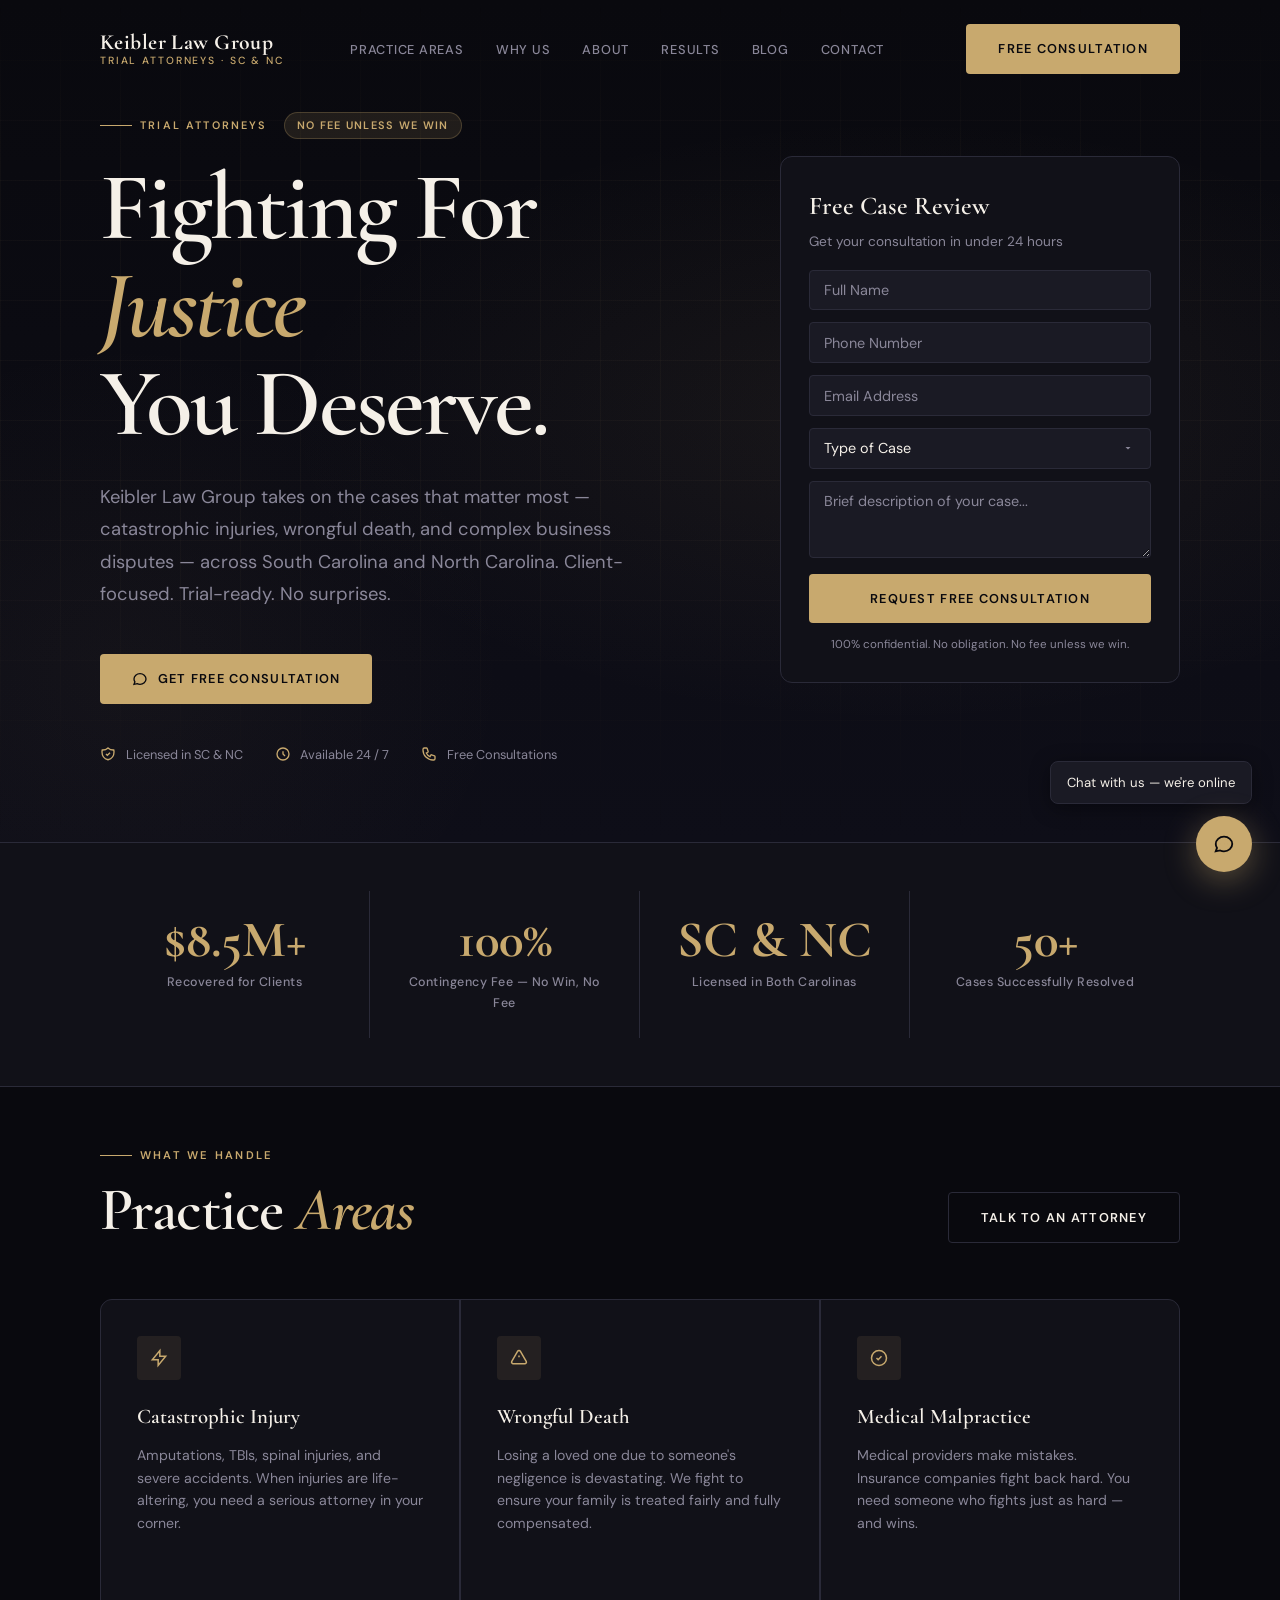
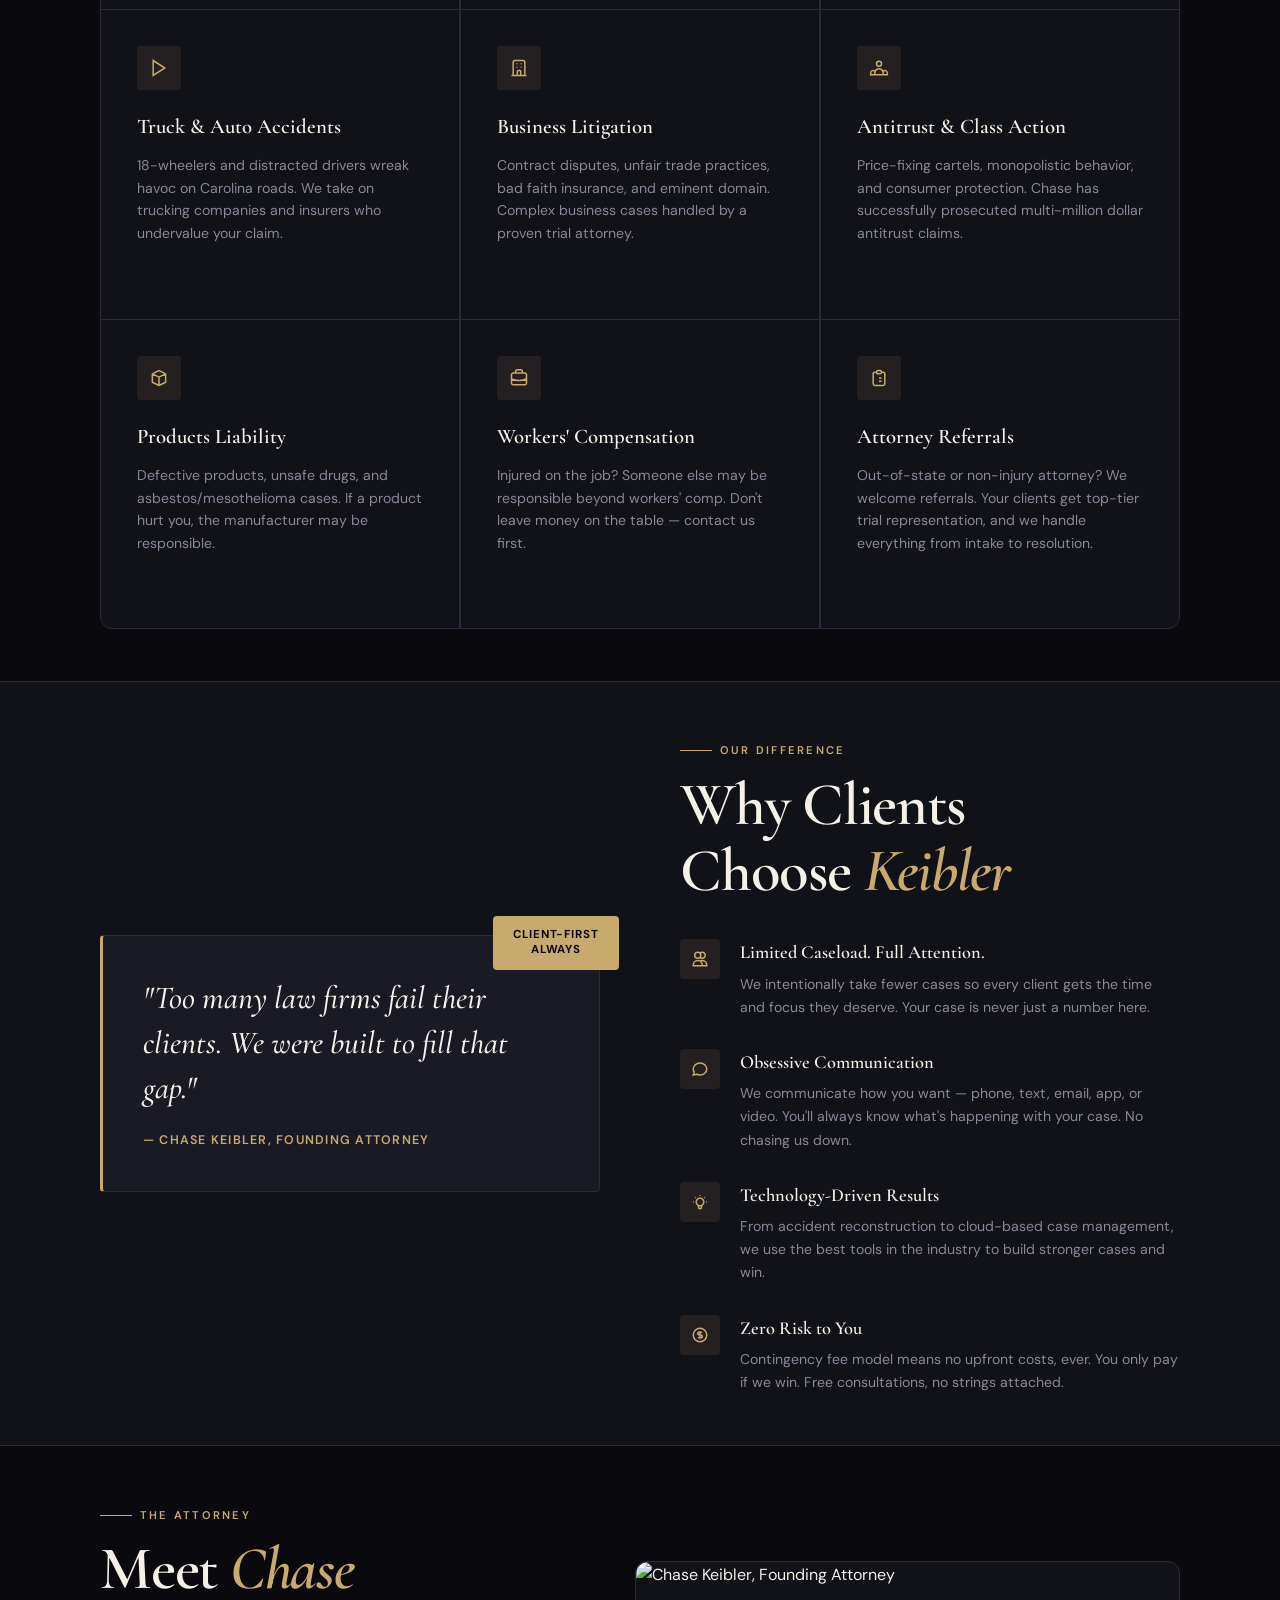
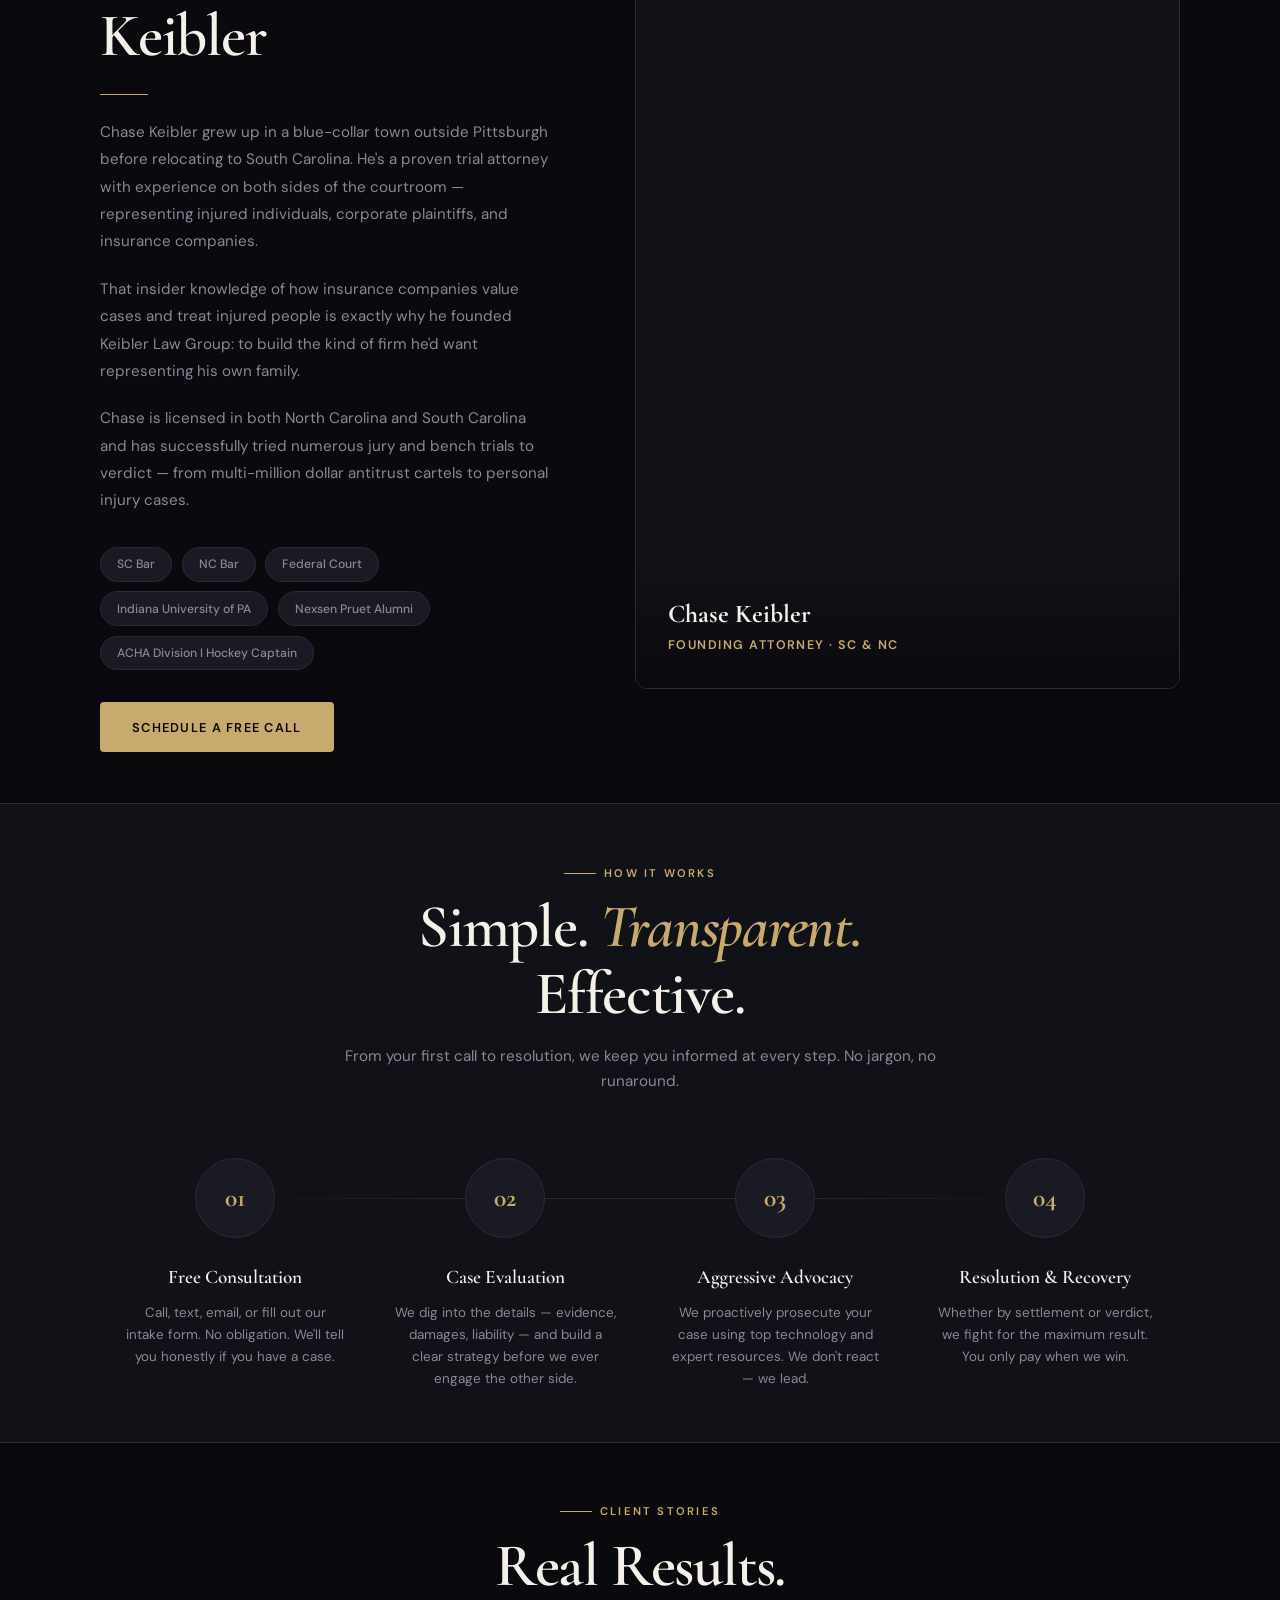
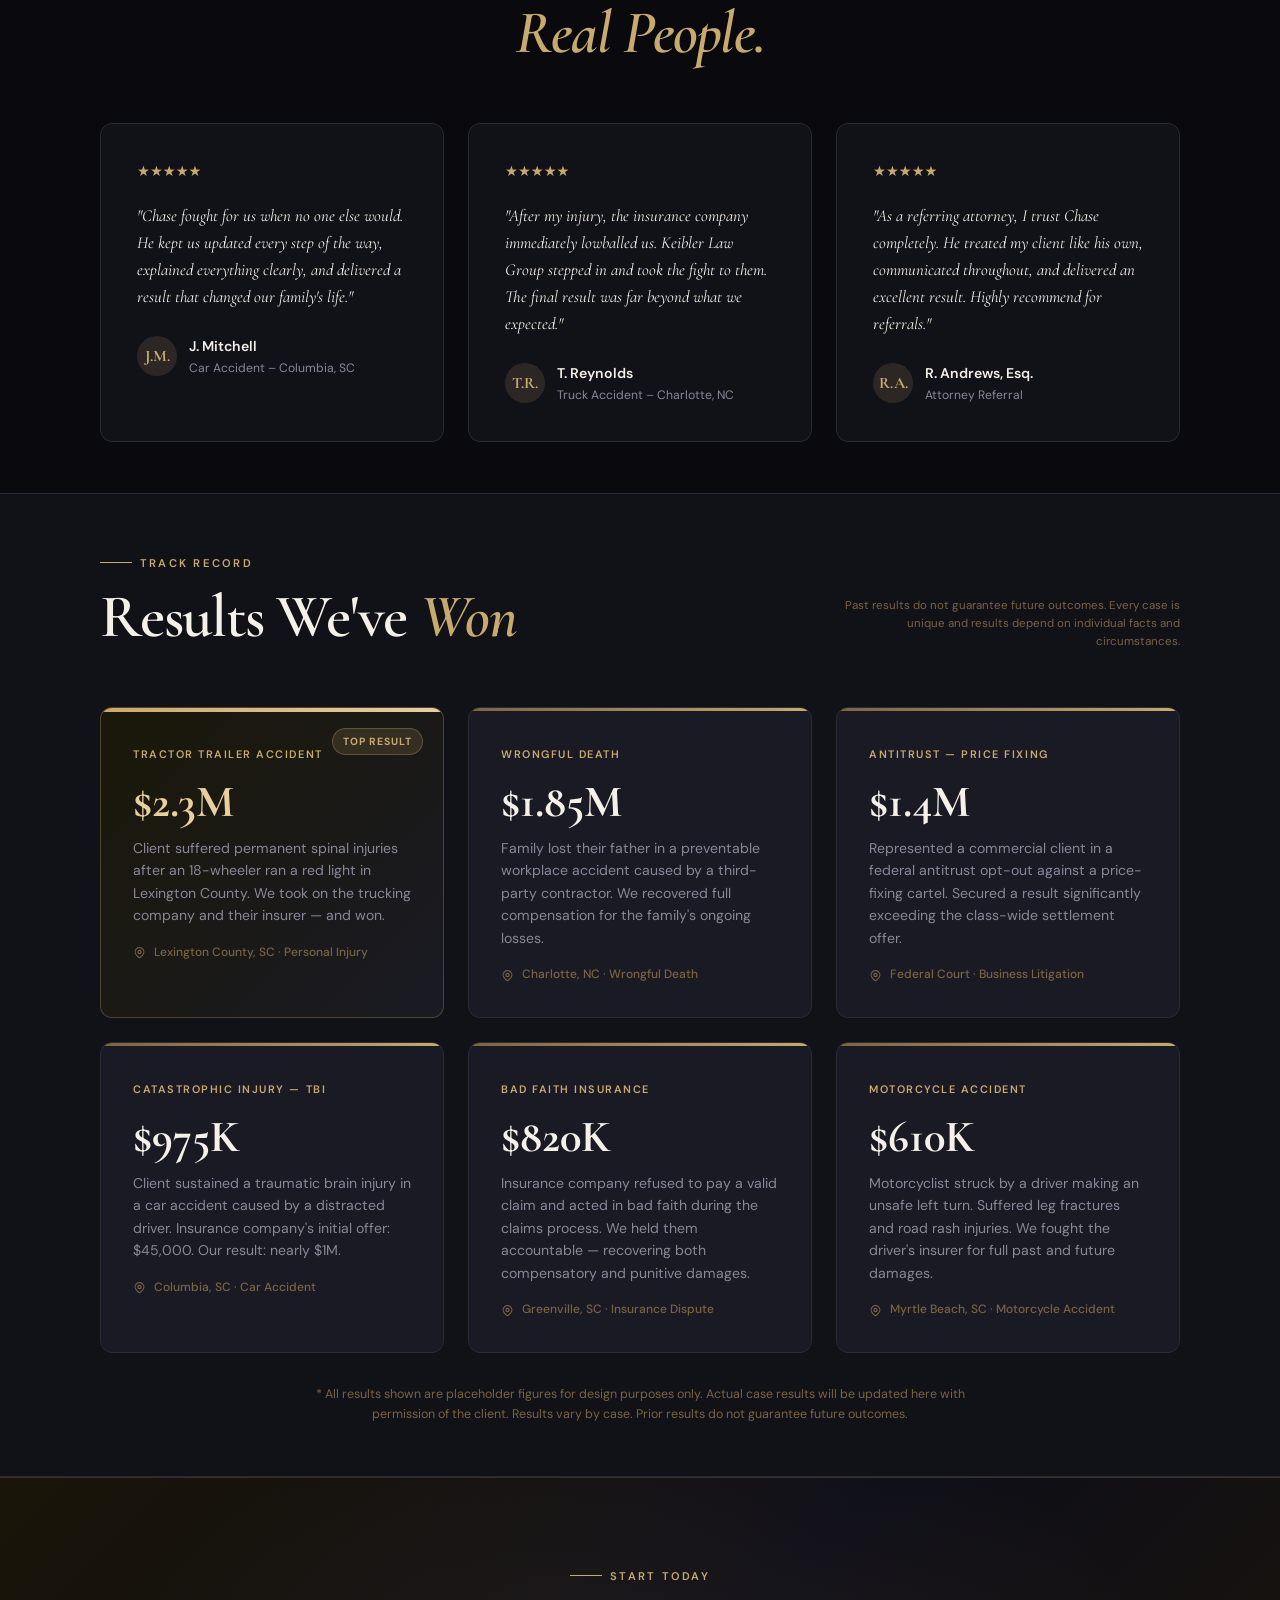
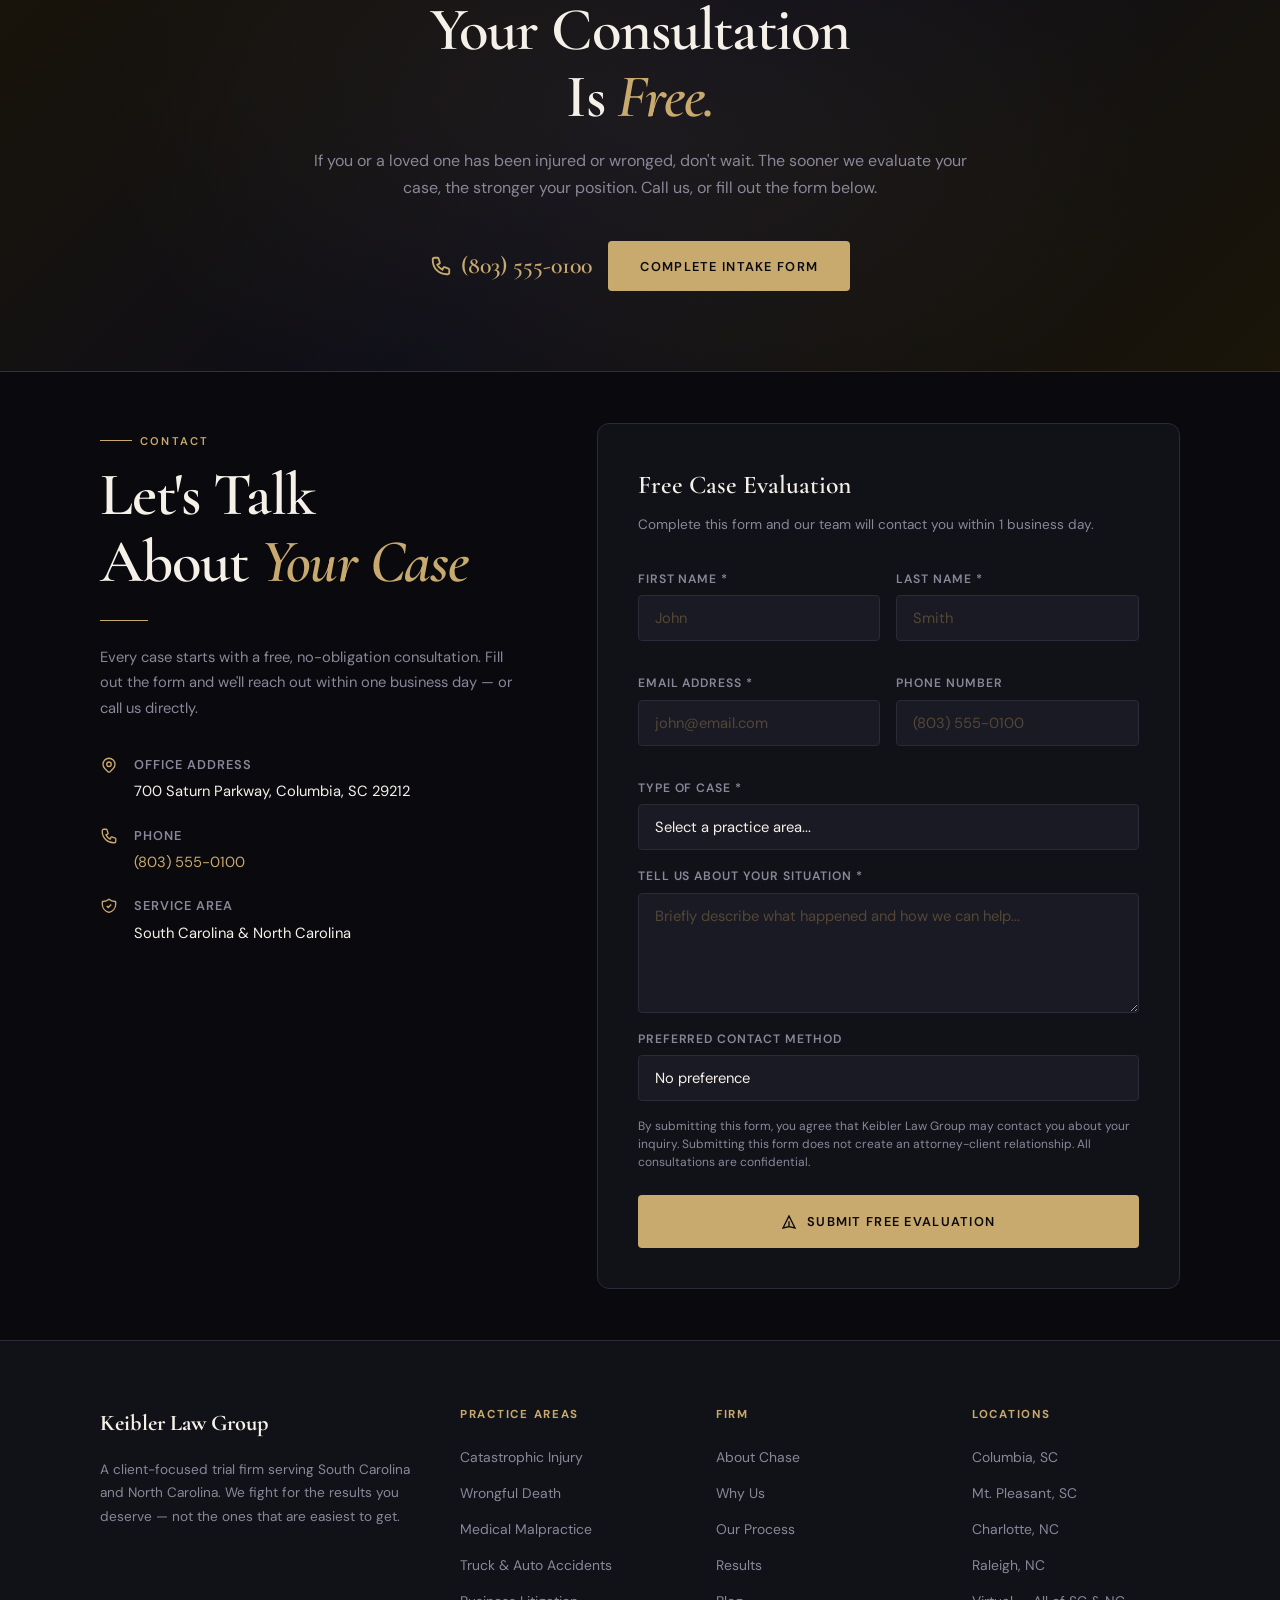
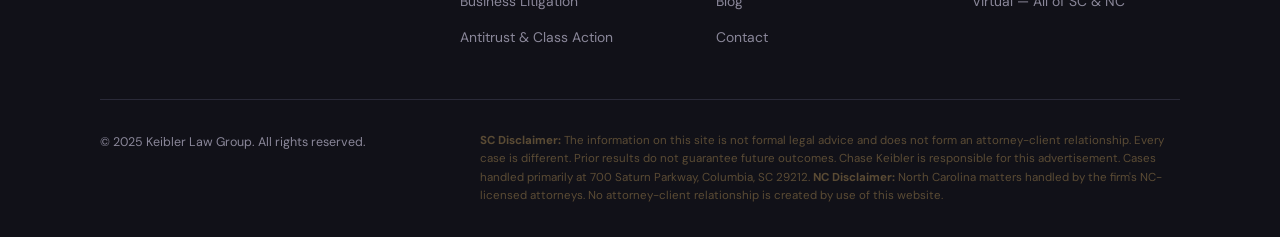
==== commit 1544c29c: "Replace SVG placeholder with actual headshot photo Co-Authored-By: Claude Opus 4.6 <noreply@anthropi" ====
--- a/index.html
+++ b/index.html
@@ -434,33 +434,7 @@
         </div>
 
         <div class="about-photo-placeholder reveal reveal-delay-2">
-          <!-- REPLACE THIS with Chase's actual photo:
-               <img src="images/chase-keibler.jpg" alt="Chase Keibler, Founding Attorney"
-                    style="width:100%;height:100%;object-fit:cover;object-position:top;border-radius:12px;"> -->
-          <svg class="photo-silhouette" viewBox="0 0 320 480" xmlns="http://www.w3.org/2000/svg" preserveAspectRatio="xMidYMax meet">
-            <defs>
-              <linearGradient id="bgGrad" x1="0" y1="0" x2="0" y2="1">
-                <stop offset="0%" stop-color="#1A1A24"/>
-                <stop offset="100%" stop-color="#111118"/>
-              </linearGradient>
-              <linearGradient id="silhouetteGrad" x1="0" y1="0" x2="0" y2="1">
-                <stop offset="0%" stop-color="#2A2A38"/>
-                <stop offset="100%" stop-color="#1E1E2A"/>
-              </linearGradient>
-            </defs>
-            <rect width="320" height="480" fill="url(#bgGrad)"/>
-            <ellipse cx="160" cy="200" rx="120" ry="140" fill="rgba(200,169,110,0.04)"/>
-            <path d="M 40 480 L 40 310 Q 60 270 100 260 L 120 255 L 160 310 L 200 255 L 220 260 Q 260 270 280 310 L 280 480 Z" fill="url(#silhouetteGrad)" stroke="rgba(200,169,110,0.08)" stroke-width="1"/>
-            <path d="M 160 310 L 130 260 L 120 255 L 140 310 Z" fill="rgba(200,169,110,0.06)"/>
-            <path d="M 160 310 L 190 260 L 200 255 L 180 310 Z" fill="rgba(200,169,110,0.06)"/>
-            <path d="M 152 265 L 160 310 L 168 265 L 163 255 Z" fill="rgba(200,169,110,0.12)"/>
-            <rect x="147" y="210" width="26" height="50" rx="4" fill="url(#silhouetteGrad)"/>
-            <ellipse cx="160" cy="185" rx="52" ry="62" fill="url(#silhouetteGrad)" stroke="rgba(200,169,110,0.06)" stroke-width="1"/>
-            <ellipse cx="160" cy="132" rx="50" ry="22" fill="#1A1A24"/>
-            <path d="M 110 170 Q 108 140 115 128 Q 130 115 160 113 Q 190 115 205 128 Q 212 140 210 170" fill="#1A1A24"/>
-            <path d="M 147 255 L 140 265 L 160 258 L 180 265 L 173 255" fill="rgba(255,255,255,0.06)"/>
-            <text x="160" y="450" text-anchor="middle" font-family="Georgia, serif" font-size="11" fill="rgba(200,169,110,0.35)" letter-spacing="2">PHOTO COMING SOON</text>
-          </svg>
+          <img src="Headshot.png" alt="Chase Keibler, Founding Attorney" style="width:100%;height:100%;object-fit:cover;object-position:top;border-radius:12px;">
           <div class="about-photo-overlay">
             <div class="about-name">Chase Keibler</div>
             <div class="about-title">Founding Attorney · SC &amp; NC</div>
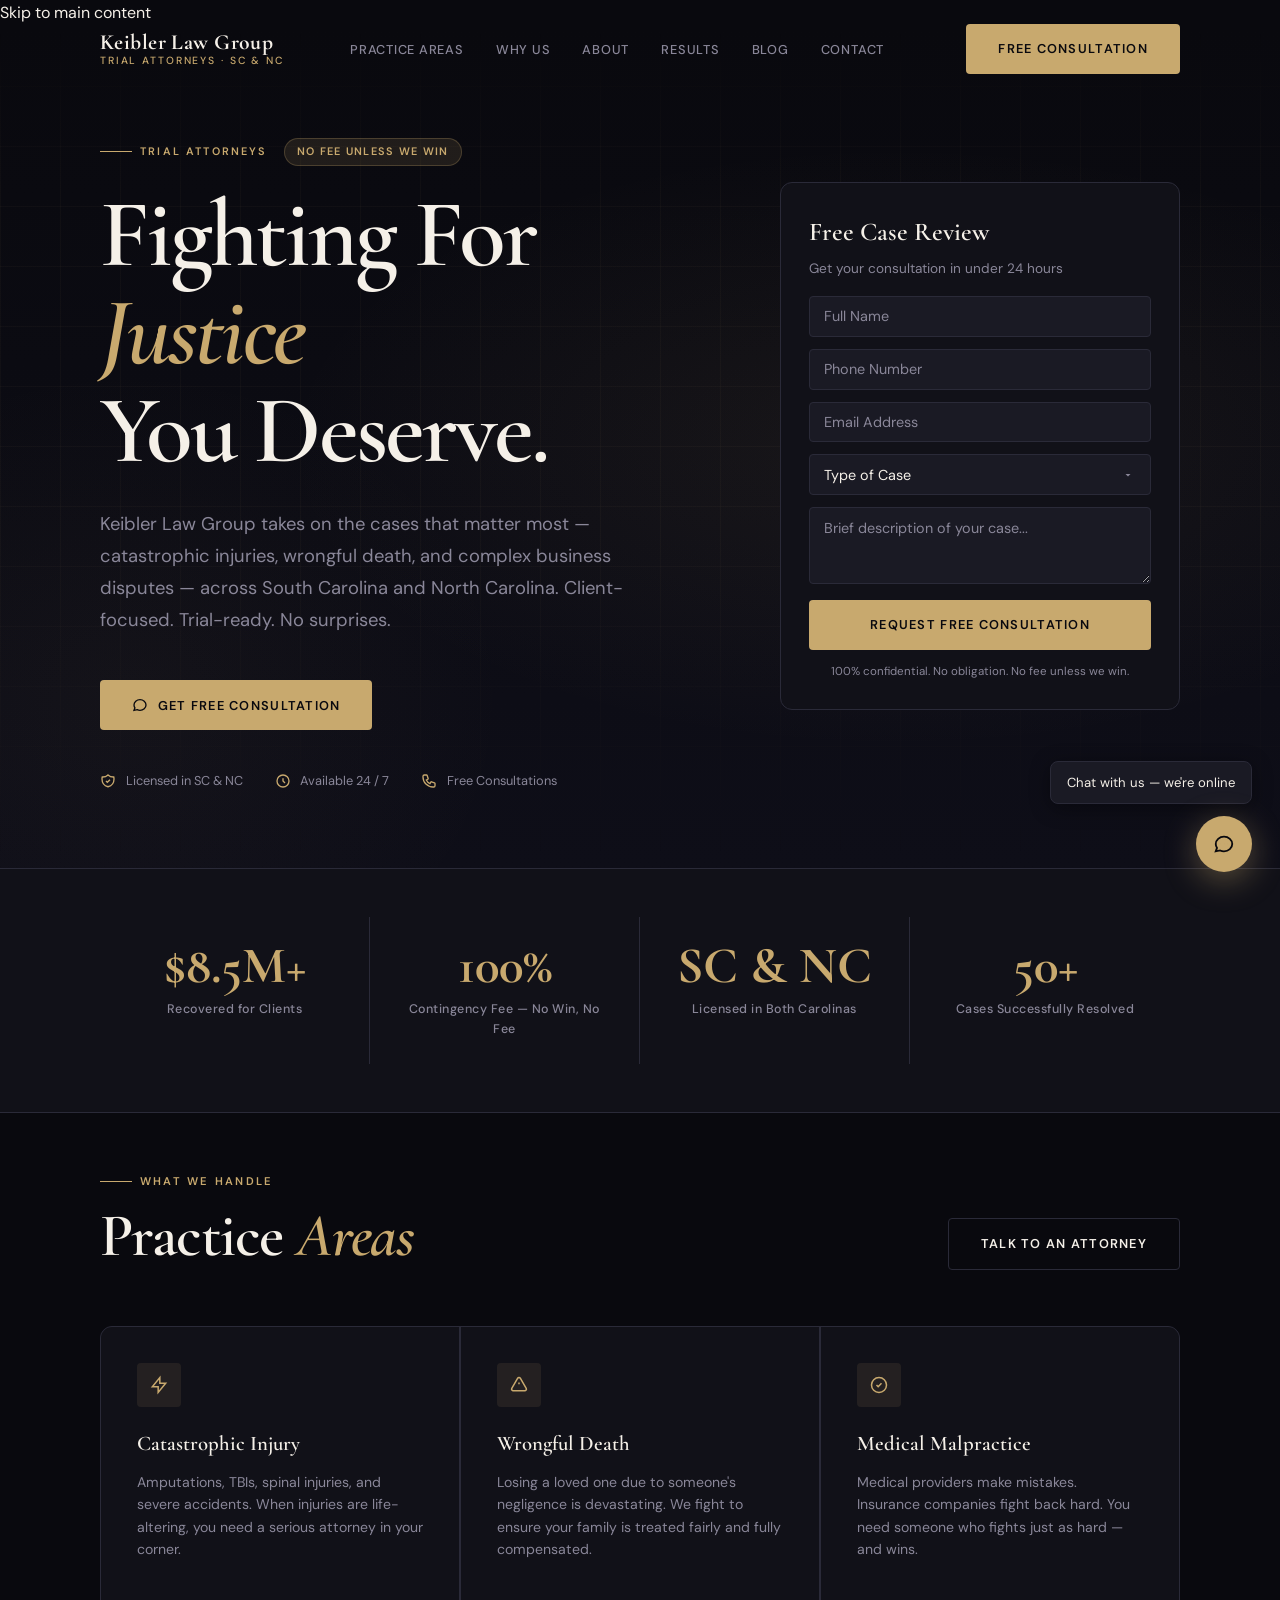
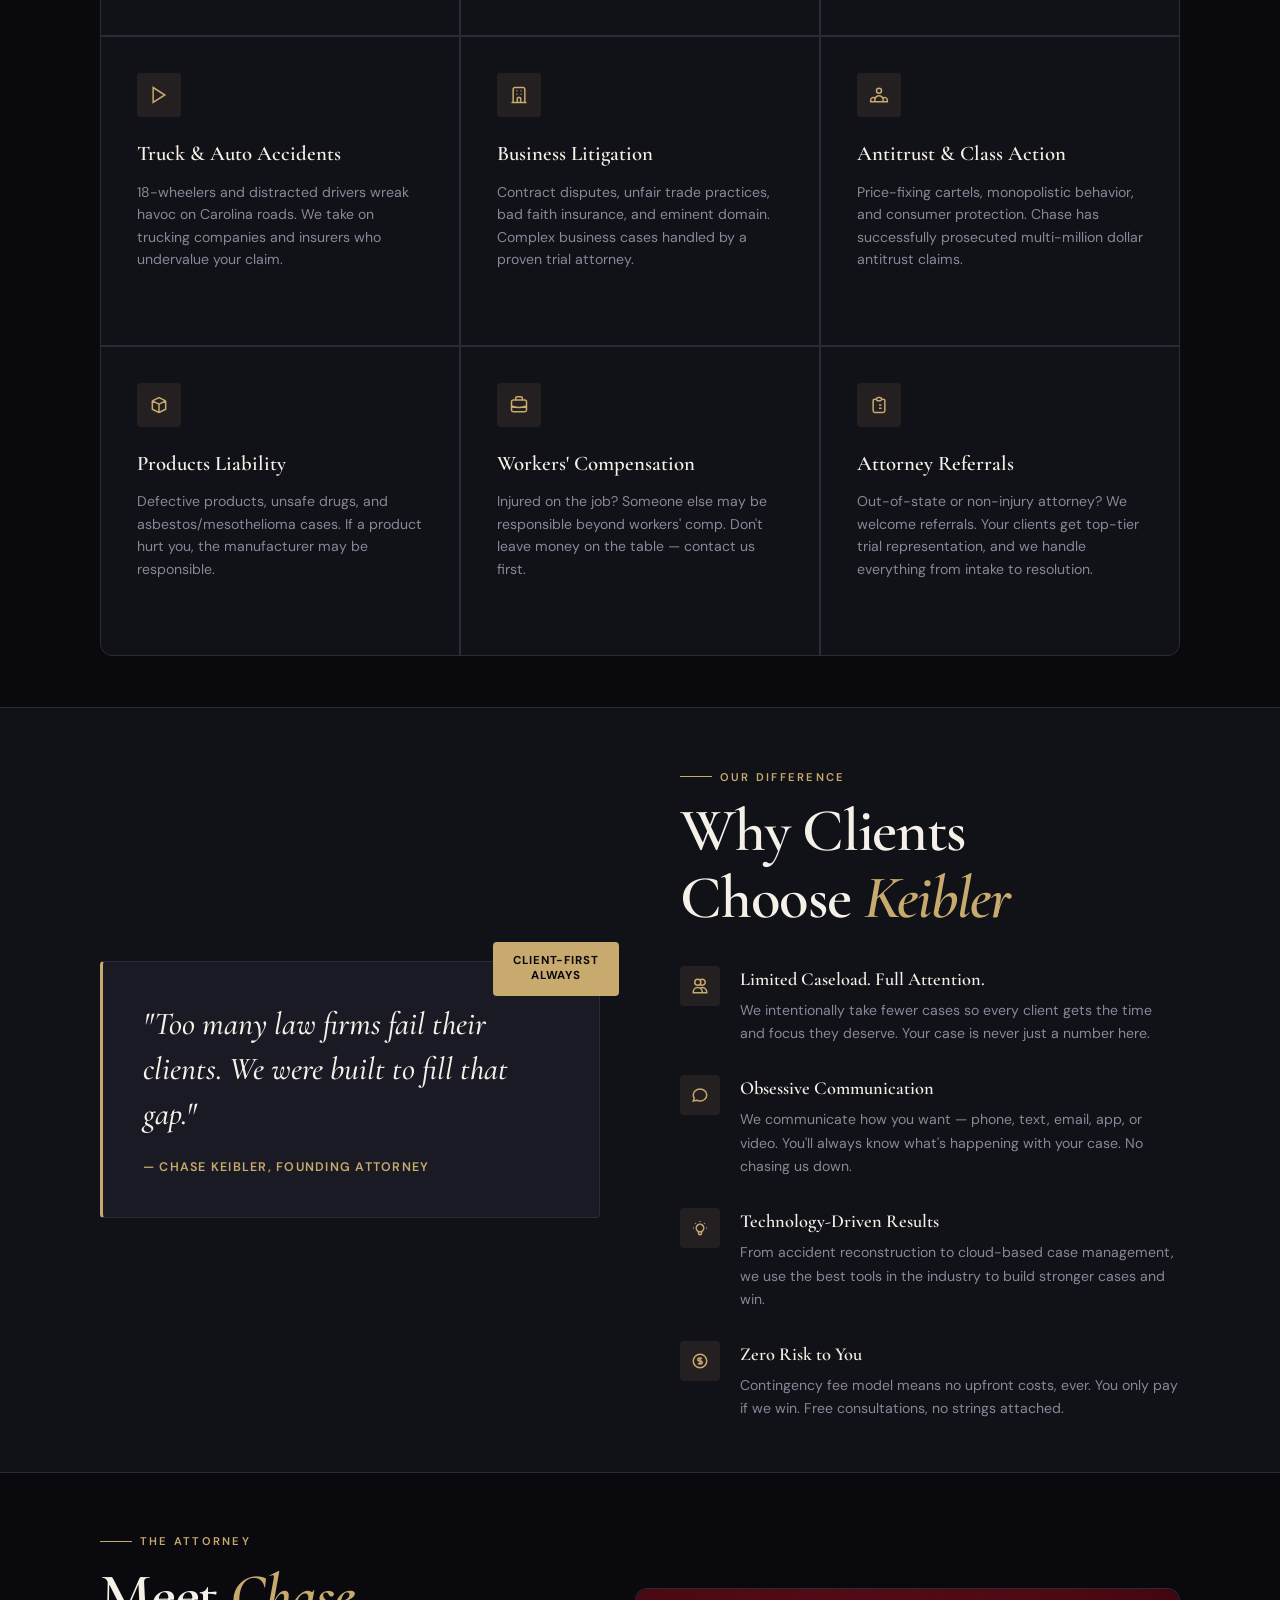
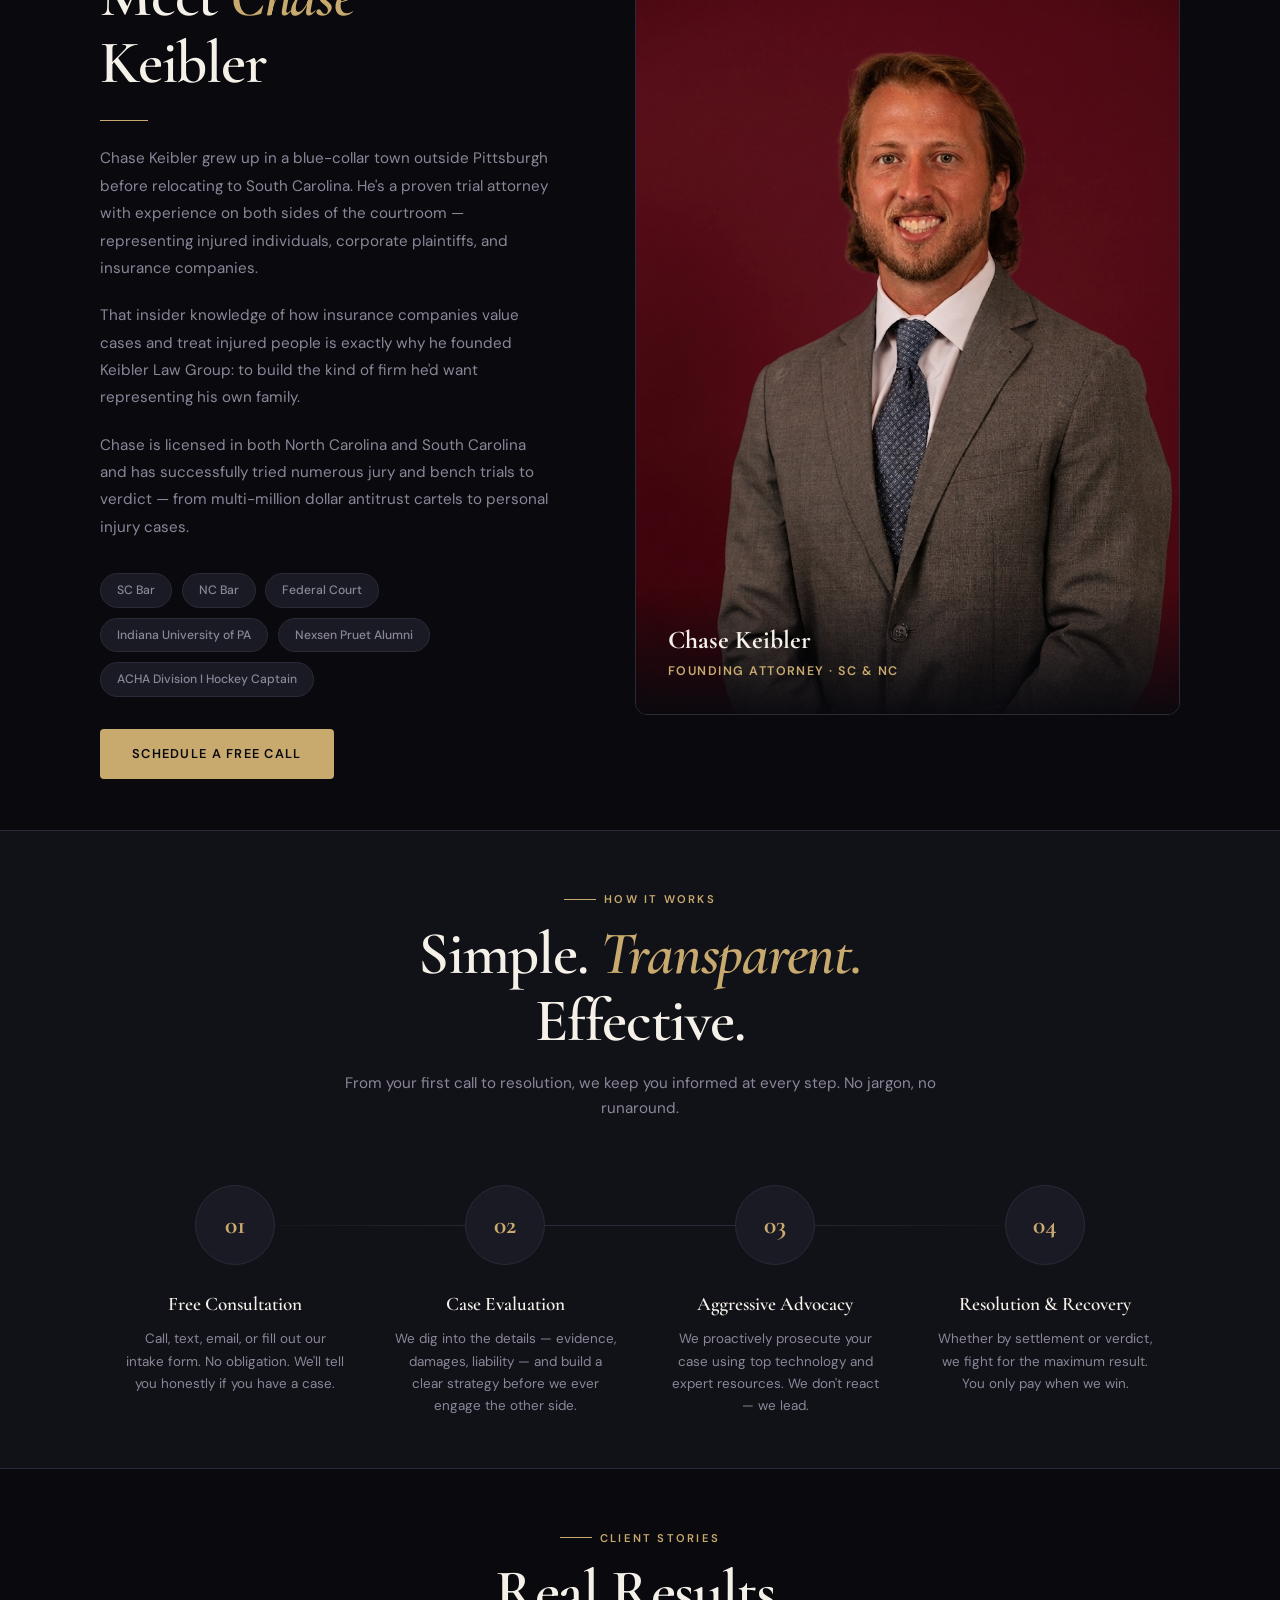
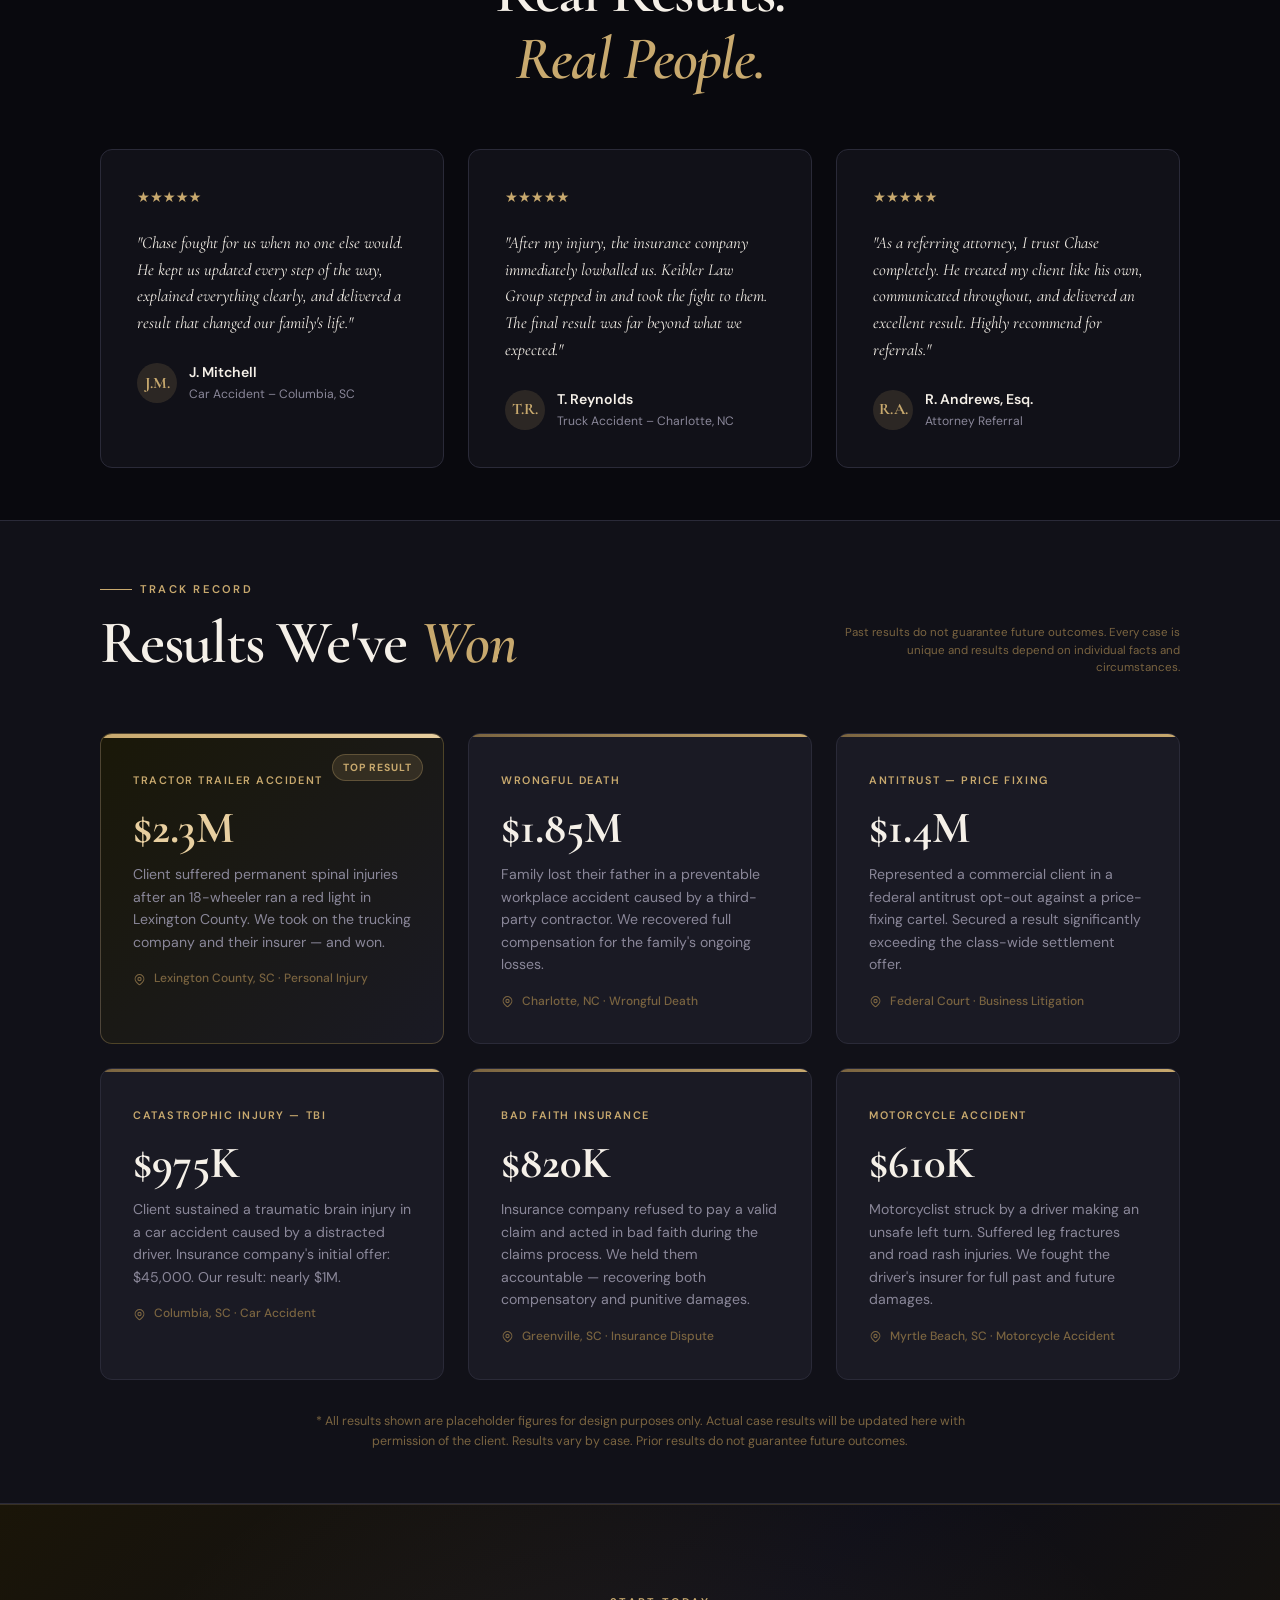
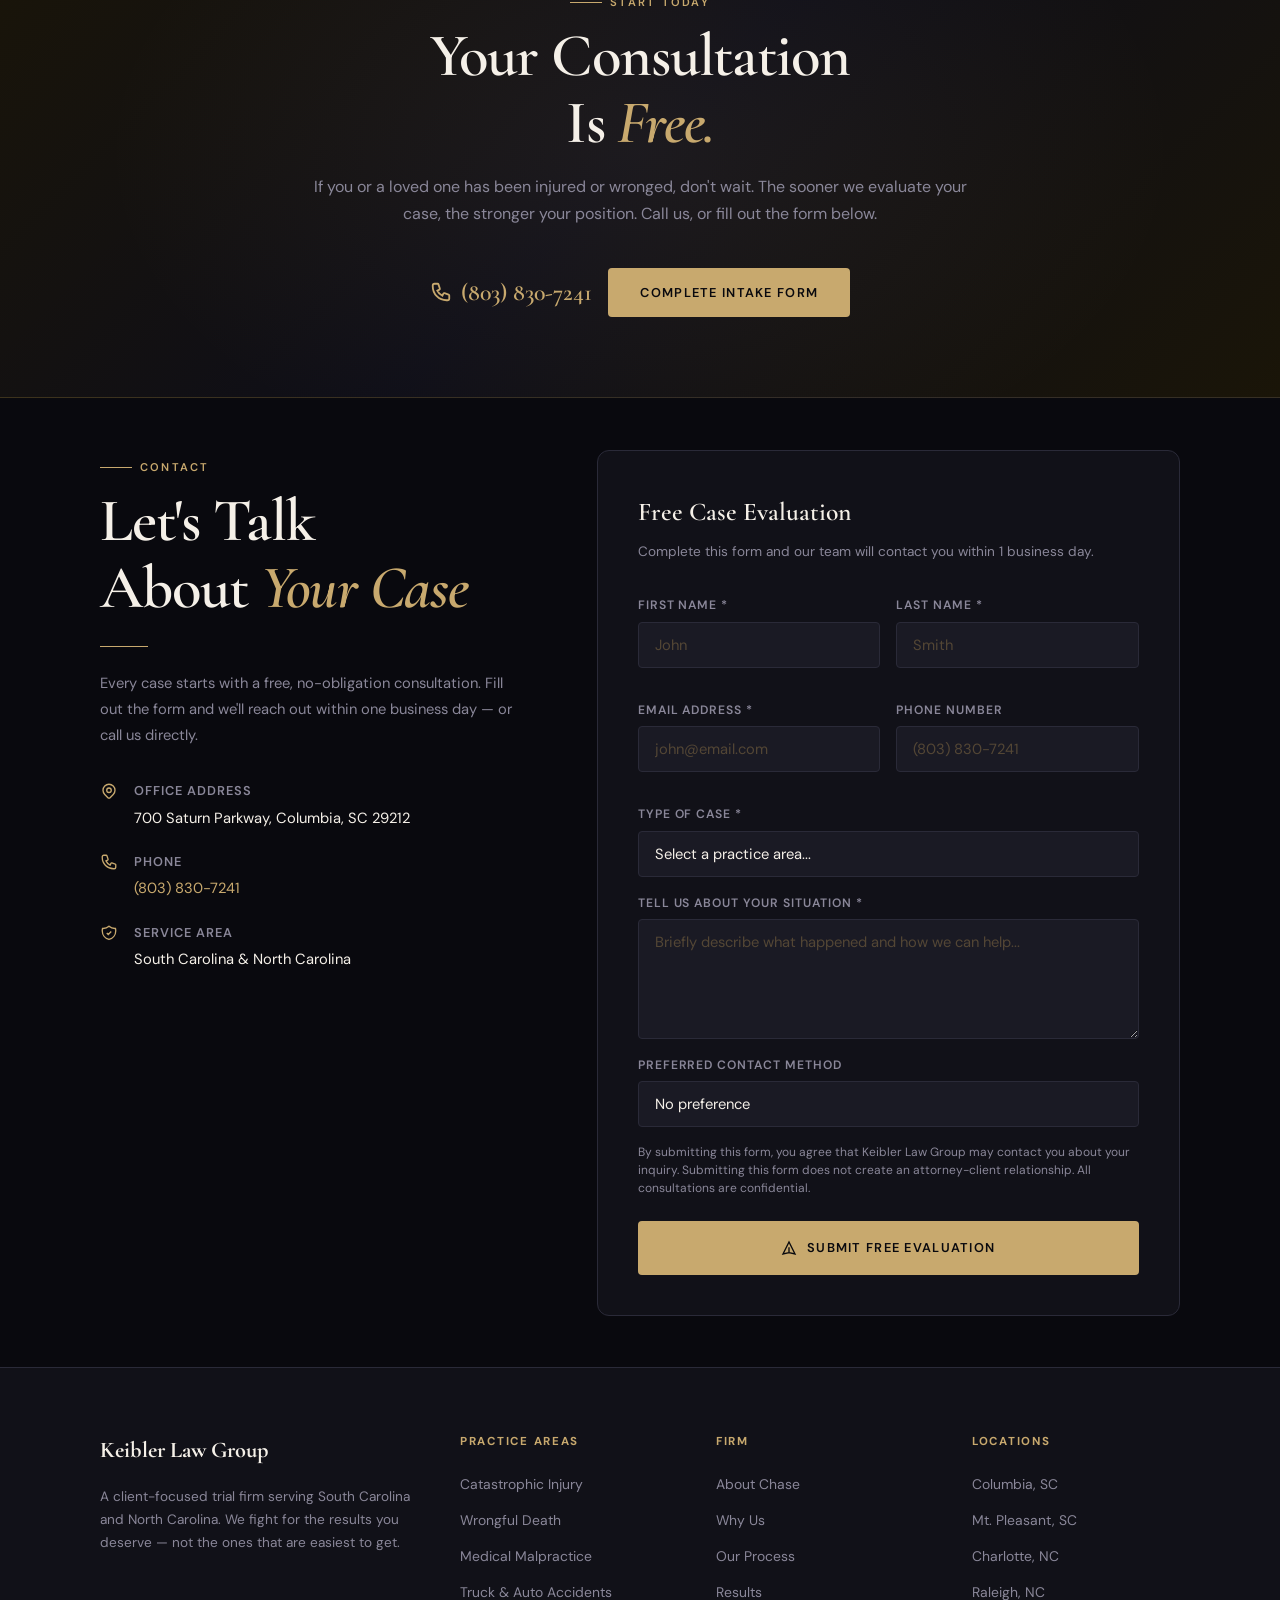
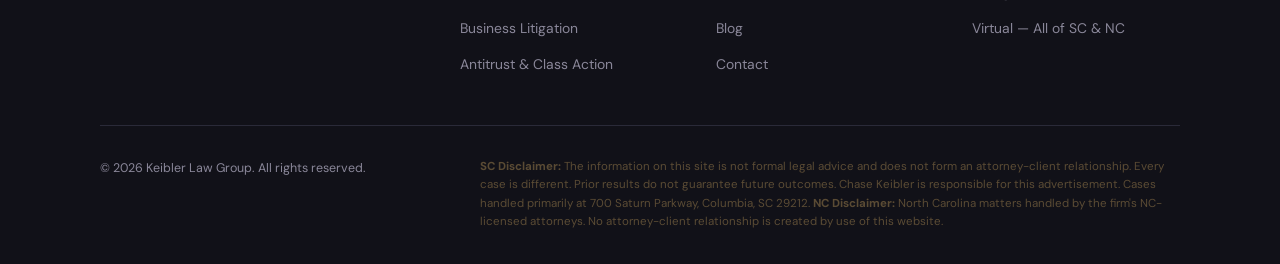
==== commit 99b28af0: "Switch to styles.css and remove stale styles.min.css The site was loading an outdated minified CSS f" ====
--- a/index.html
+++ b/index.html
@@ -17,8 +17,9 @@
   <meta property="og:title" content="Keibler Law Group | Trial Attorneys – SC & NC" />
   <meta property="og:description" content="Client-focused trial firm serving South Carolina and North Carolina. Catastrophic injury, business litigation, and antitrust. Free consultation. No fee unless we win." />
   <meta property="og:url" content="https://keiblerlawgroup.com/" />
-  <!-- REPLACE: Add an og:image once you have a social share image -->
-  <!-- <meta property="og:image" content="https://keiblerlawgroup.com/images/og-image.jpg" /> -->
+  <meta property="og:image" content="https://keiblerlawgroup.com/images/og-image.svg" />
+  <meta property="og:image:width" content="1200" />
+  <meta property="og:image:height" content="630" />
   <meta property="og:locale" content="en_US" />
   <meta property="og:site_name" content="Keibler Law Group" />
 
@@ -49,7 +50,7 @@
     "name": "Keibler Law Group",
     "description": "Client-focused trial firm serving South Carolina and North Carolina. Catastrophic injury, wrongful death, business litigation, and antitrust.",
     "url": "https://keiblerlawgroup.com/",
-    "telephone": "+1-803-555-0100",
+    "telephone": "+1-803-830-7241",
     "address": {
       "@type": "PostalAddress",
       "streetAddress": "700 Saturn Parkway",
@@ -103,6 +104,9 @@
 </head>
 <body>
 
+  <!-- Skip to main content for accessibility -->
+  <a href="#hero" class="skip-link">Skip to main content</a>
+
   <!-- ============================================================
        NAVIGATION
        ============================================================ -->
@@ -434,7 +438,12 @@
         </div>
 
         <div class="about-photo-placeholder reveal reveal-delay-2">
-          <img src="Headshot.png" alt="Chase Keibler, Founding Attorney" style="width:100%;height:100%;object-fit:cover;object-position:top;border-radius:12px;">
+          <img src="images/chase-keibler.png"
+               alt="Chase Keibler, Founding Attorney at Keibler Law Group"
+               width="842" height="1264"
+               loading="lazy"
+               decoding="async"
+               style="width:100%;height:100%;object-fit:cover;object-position:top;border-radius:12px;">
           <div class="about-photo-overlay">
             <div class="about-name">Chase Keibler</div>
             <div class="about-title">Founding Attorney · SC &amp; NC</div>
@@ -645,10 +654,9 @@
           If you or a loved one has been injured or wronged, don't wait. The sooner we evaluate your case, the stronger your position. Call us, or fill out the form below.
         </p>
         <div class="cta-actions reveal reveal-delay-3">
-          <a href="tel:+18001234567" class="cta-phone">
+          <a href="tel:+18038307241" class="cta-phone">
             <svg width="22" height="22" fill="none" viewBox="0 0 24 24" stroke="currentColor" stroke-width="2"><path d="M3 5a2 2 0 012-2h3.28a1 1 0 01.948.684l1.498 4.493a1 1 0 01-.502 1.21l-2.257 1.13a11.042 11.042 0 005.516 5.516l1.13-2.257a1 1 0 011.21-.502l4.493 1.498a1 1 0 01.684.949V19a2 2 0 01-2 2h-1C9.716 21 3 14.284 3 6V5z"/></svg>
-            <!-- REPLACE: Update phone number below -->
-            (803) 555-0100
+            (803) 830-7241
           </a>
           <a href="#contact" class="btn btn-primary">Complete Intake Form</a>
         </div>
@@ -686,8 +694,7 @@
               <svg class="contact-detail-icon" width="18" height="18" fill="none" viewBox="0 0 24 24" stroke="currentColor" stroke-width="1.8"><path d="M3 5a2 2 0 012-2h3.28a1 1 0 01.948.684l1.498 4.493a1 1 0 01-.502 1.21l-2.257 1.13a11.042 11.042 0 005.516 5.516l1.13-2.257a1 1 0 011.21-.502l4.493 1.498a1 1 0 01.684.949V19a2 2 0 01-2 2h-1C9.716 21 3 14.284 3 6V5z"/></svg>
               <div class="contact-detail-text">
                 <strong>Phone</strong>
-                <!-- REPLACE: Update phone number -->
-                <span><a href="tel:+18001234567" style="color:var(--clr-gold)">(803) 555-0100</a></span>
+                <span><a href="tel:+18038307241" style="color:var(--clr-gold)">(803) 830-7241</a></span>
               </div>
             </div>
             <div class="contact-detail reveal reveal-delay-4">
@@ -724,7 +731,7 @@
                 </div>
                 <div class="form-group">
                   <label for="phone">Phone Number</label>
-                  <input type="tel" id="phone" name="phone" placeholder="(803) 555-0100" />
+                  <input type="tel" id="phone" name="phone" placeholder="(803) 830-7241" />
                 </div>
               </div>
 
@@ -768,7 +775,7 @@
                 By submitting this form, you agree that Keibler Law Group may contact you about your inquiry. Submitting this form does not create an attorney-client relationship. All consultations are confidential.
               </p>
 
-              <button type="button" class="btn btn-primary form-submit" id="submitBtn" onclick="handleFormSubmit()">
+              <button type="button" class="btn btn-primary form-submit" id="submitBtn" onclick="handleFormSubmit()" aria-label="Submit free case evaluation form">
                 <svg width="16" height="16" fill="none" viewBox="0 0 24 24" stroke="currentColor" stroke-width="2"><path d="M12 19l9 2-9-18-9 18 9-2zm0 0v-8"/></svg>
                 Submit Free Evaluation
               </button>
@@ -833,7 +840,7 @@
       </div>
       <div class="footer-bottom">
         <div class="footer-copy">
-          &copy; 2025 Keibler Law Group. All rights reserved.
+          &copy; <script>document.write(new Date().getFullYear())</script> Keibler Law Group. All rights reserved.
         </div>
         <div class="footer-disclaimer">
           <strong>SC Disclaimer:</strong> The information on this site is not formal legal advice and does not form an attorney-client relationship. Every case is different. Prior results do not guarantee future outcomes. Chase Keibler is responsible for this advertisement. Cases handled primarily at 700 Saturn Parkway, Columbia, SC 29212. <strong>NC Disclaimer:</strong> North Carolina matters handled by the firm's NC-licensed attorneys. No attorney-client relationship is created by use of this website.
@@ -844,7 +851,7 @@
 
   <!-- Mobile CTA Bar -->
   <div class="mobile-cta-bar">
-    <a href="tel:+18001234567" class="btn btn-outline">Call Now</a>
+    <a href="tel:+18038307241" class="btn btn-outline">Call Now</a>
     <a href="#contact" class="btn btn-primary">Free Consult</a>
   </div>
 
@@ -892,8 +899,8 @@
   </div>
 
   <!-- Scripts -->
-  <script src="js/main.js"></script>
-  <script src="js/chat.js"></script>
+  <script src="js/main.min.js"></script>
+  <script src="js/chat.min.js"></script>
 
 </body>
 </html>
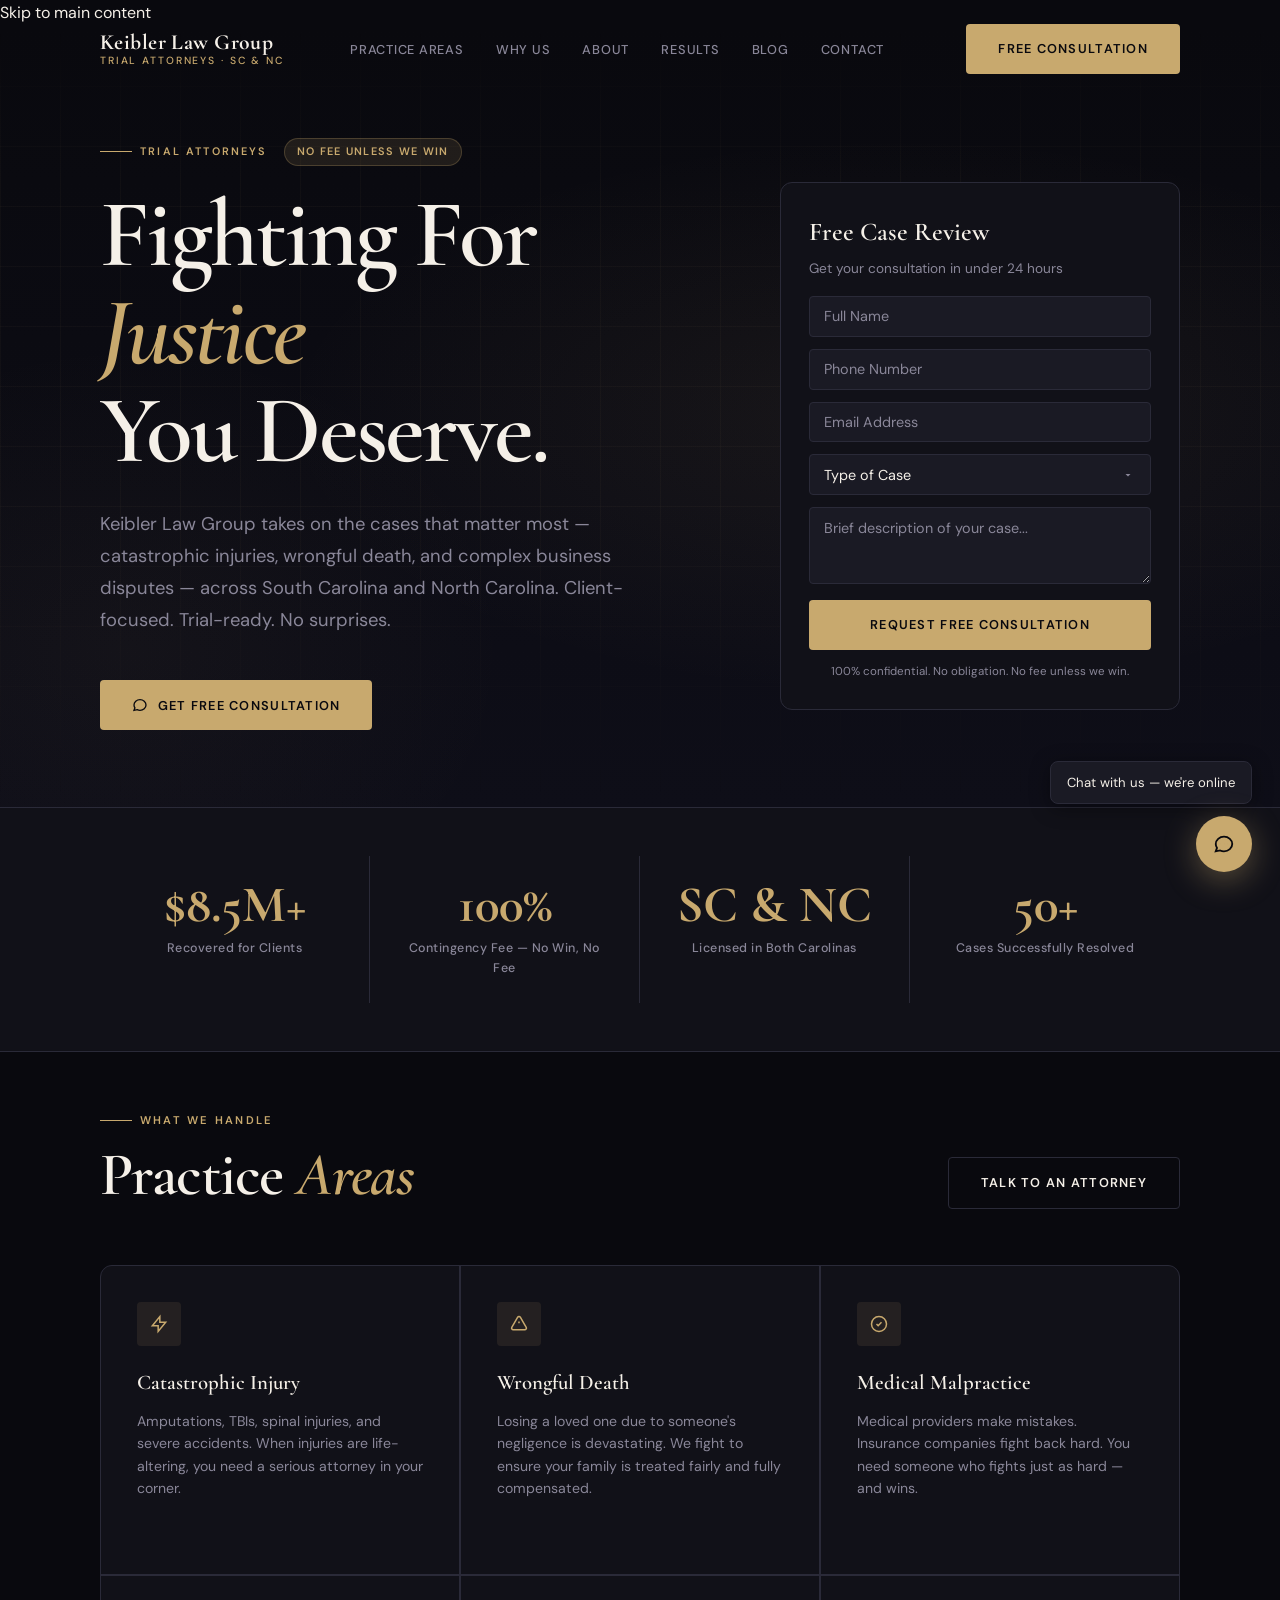
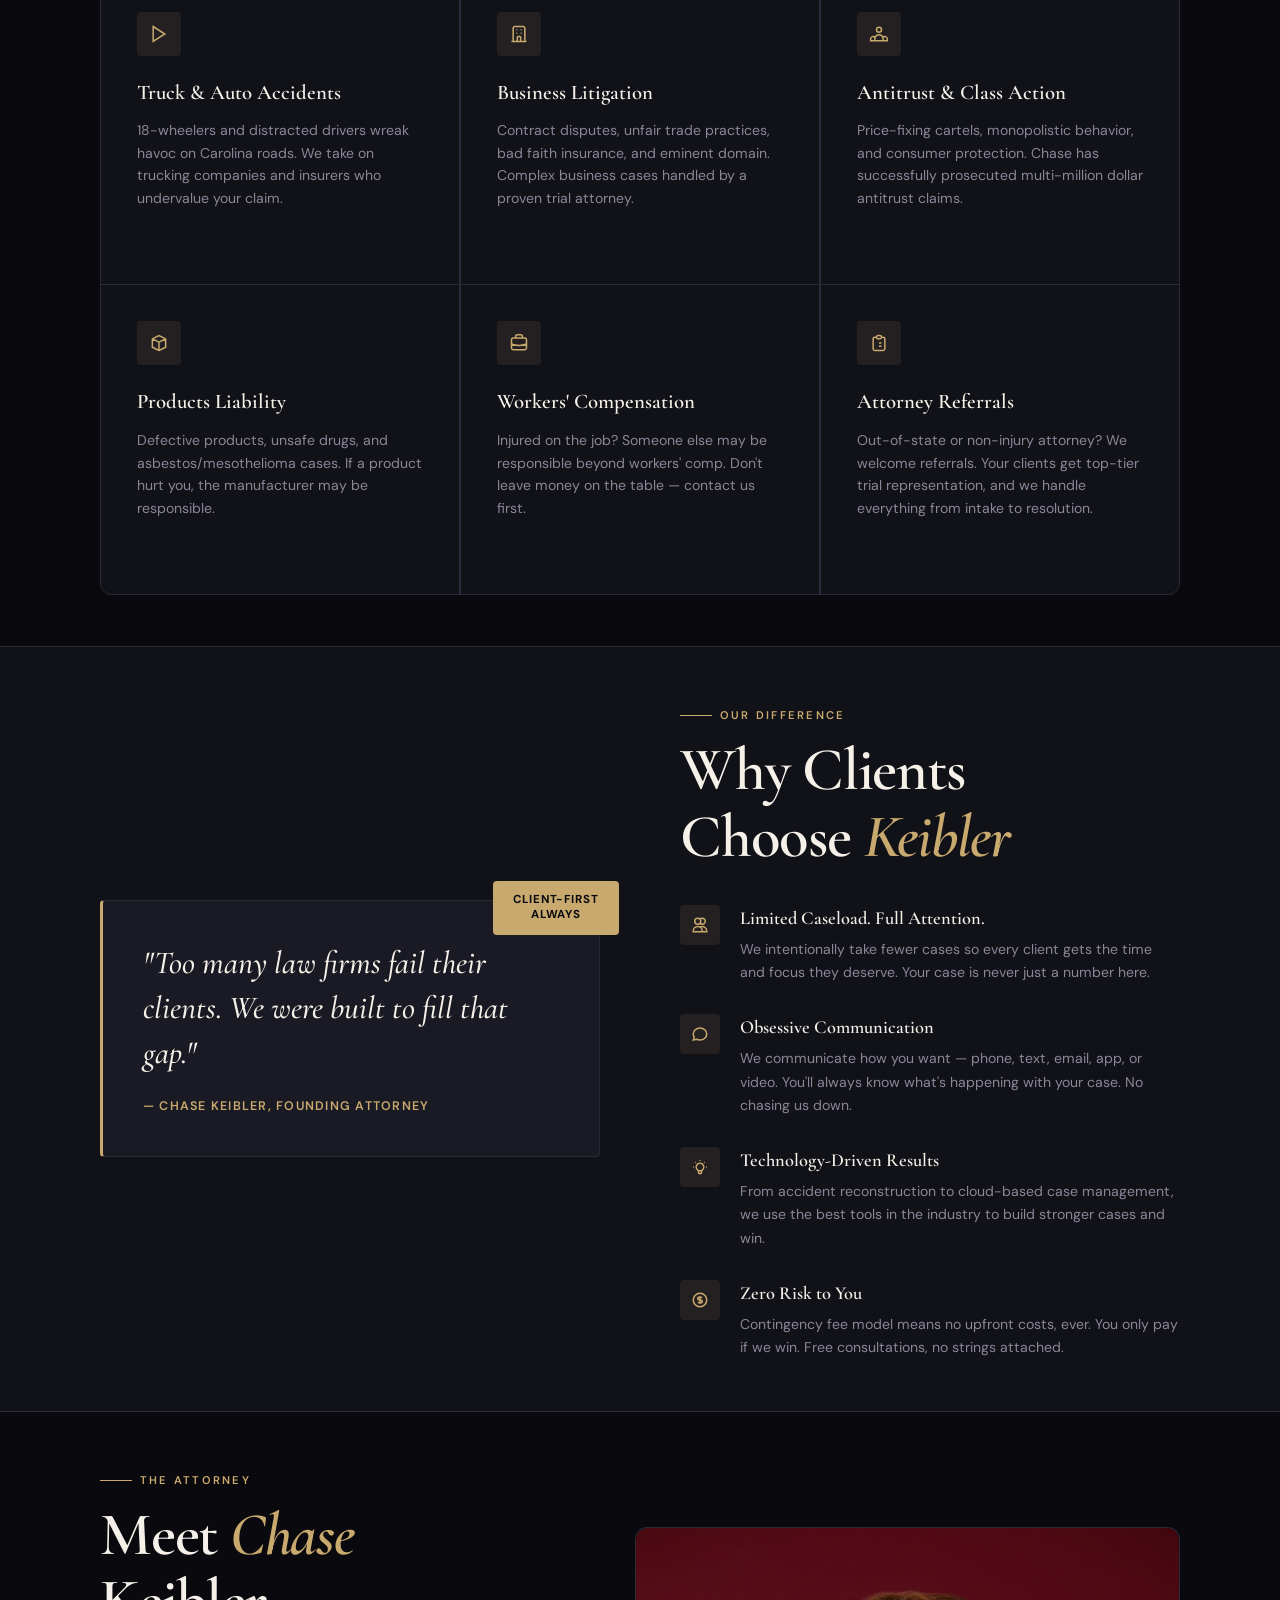
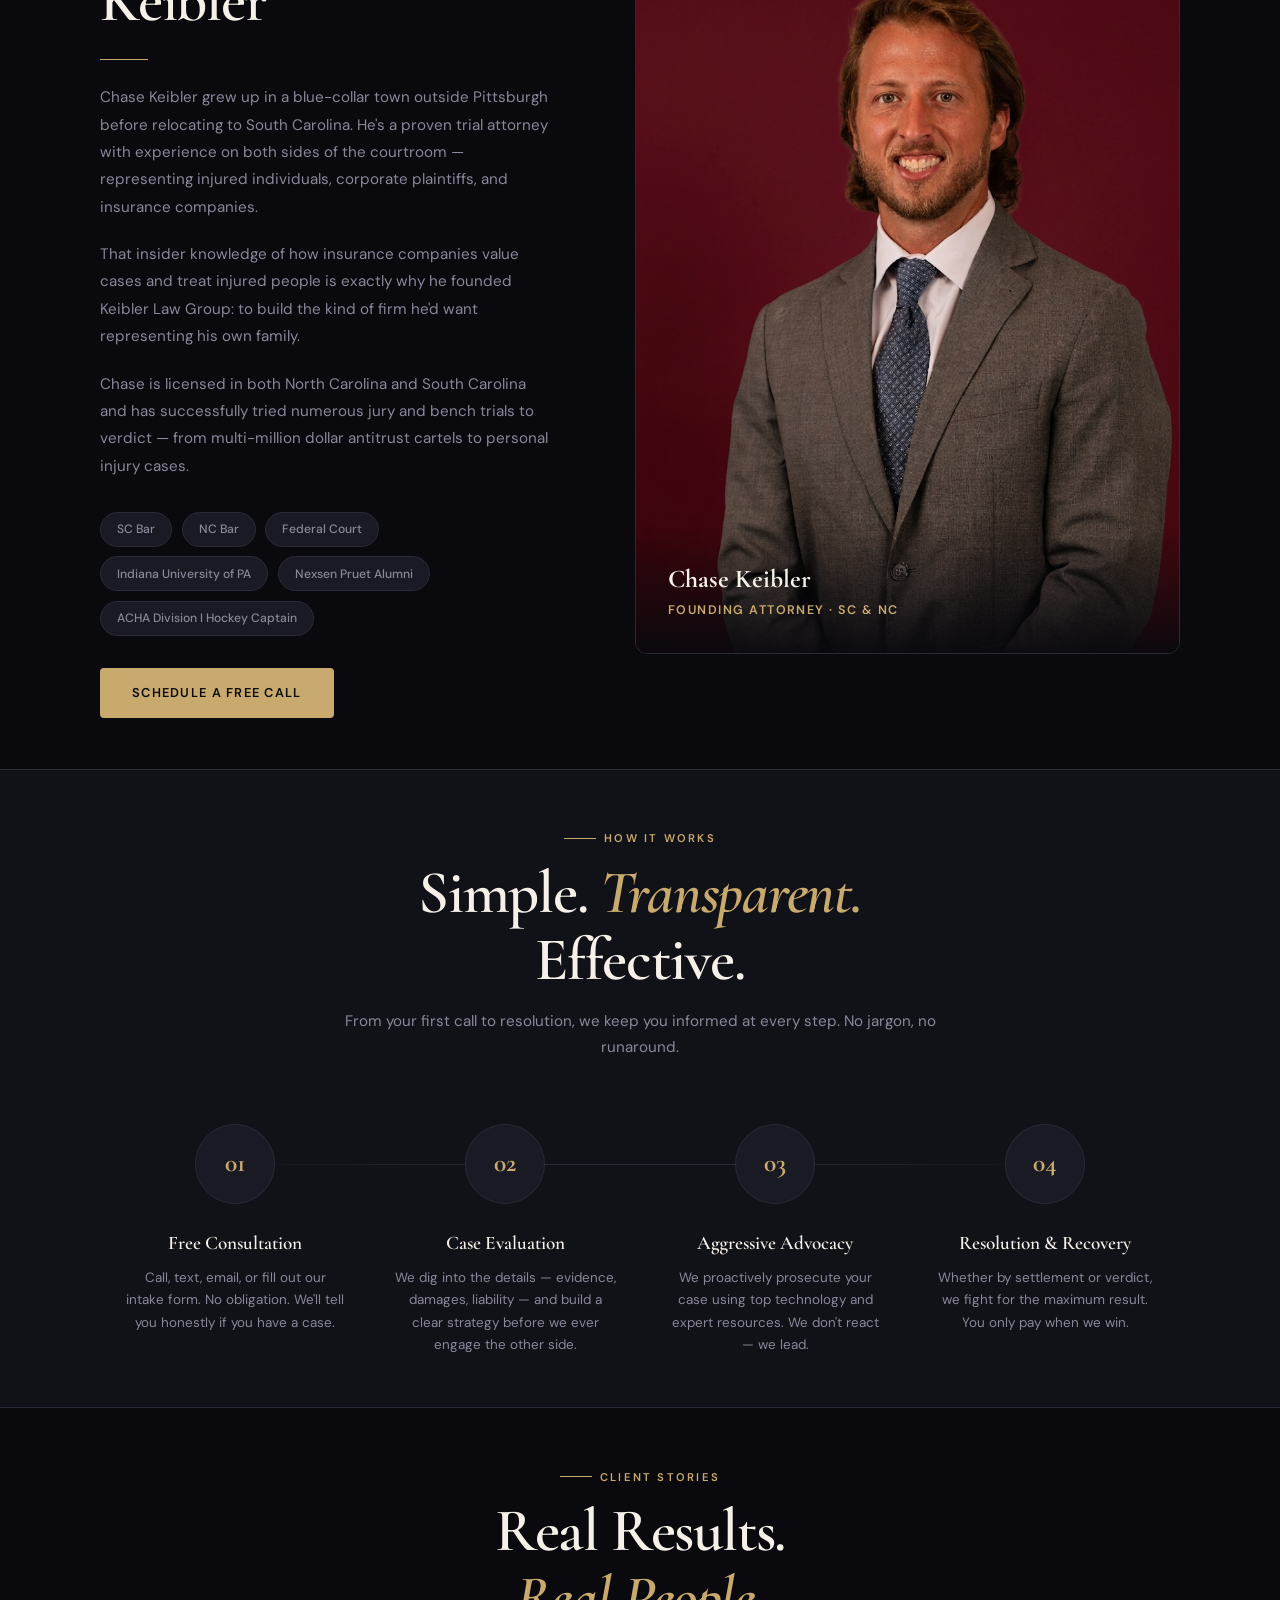
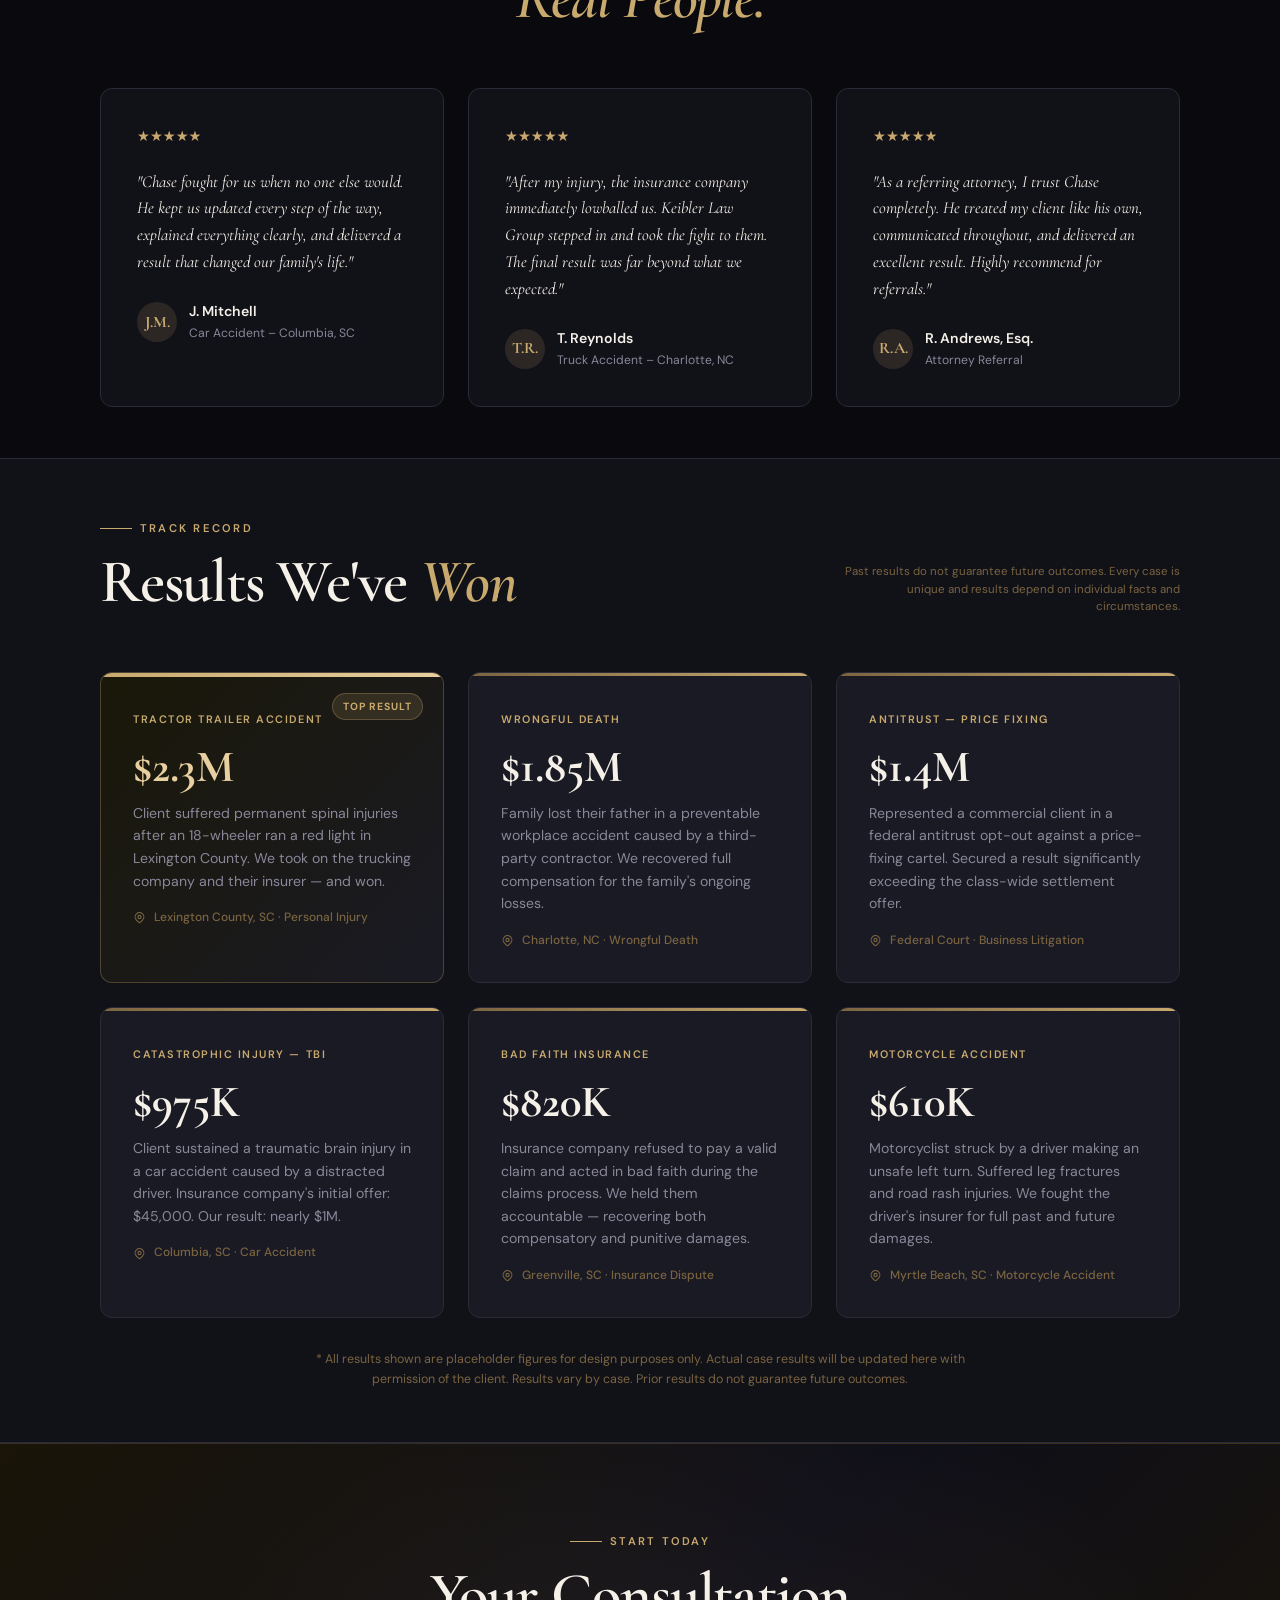
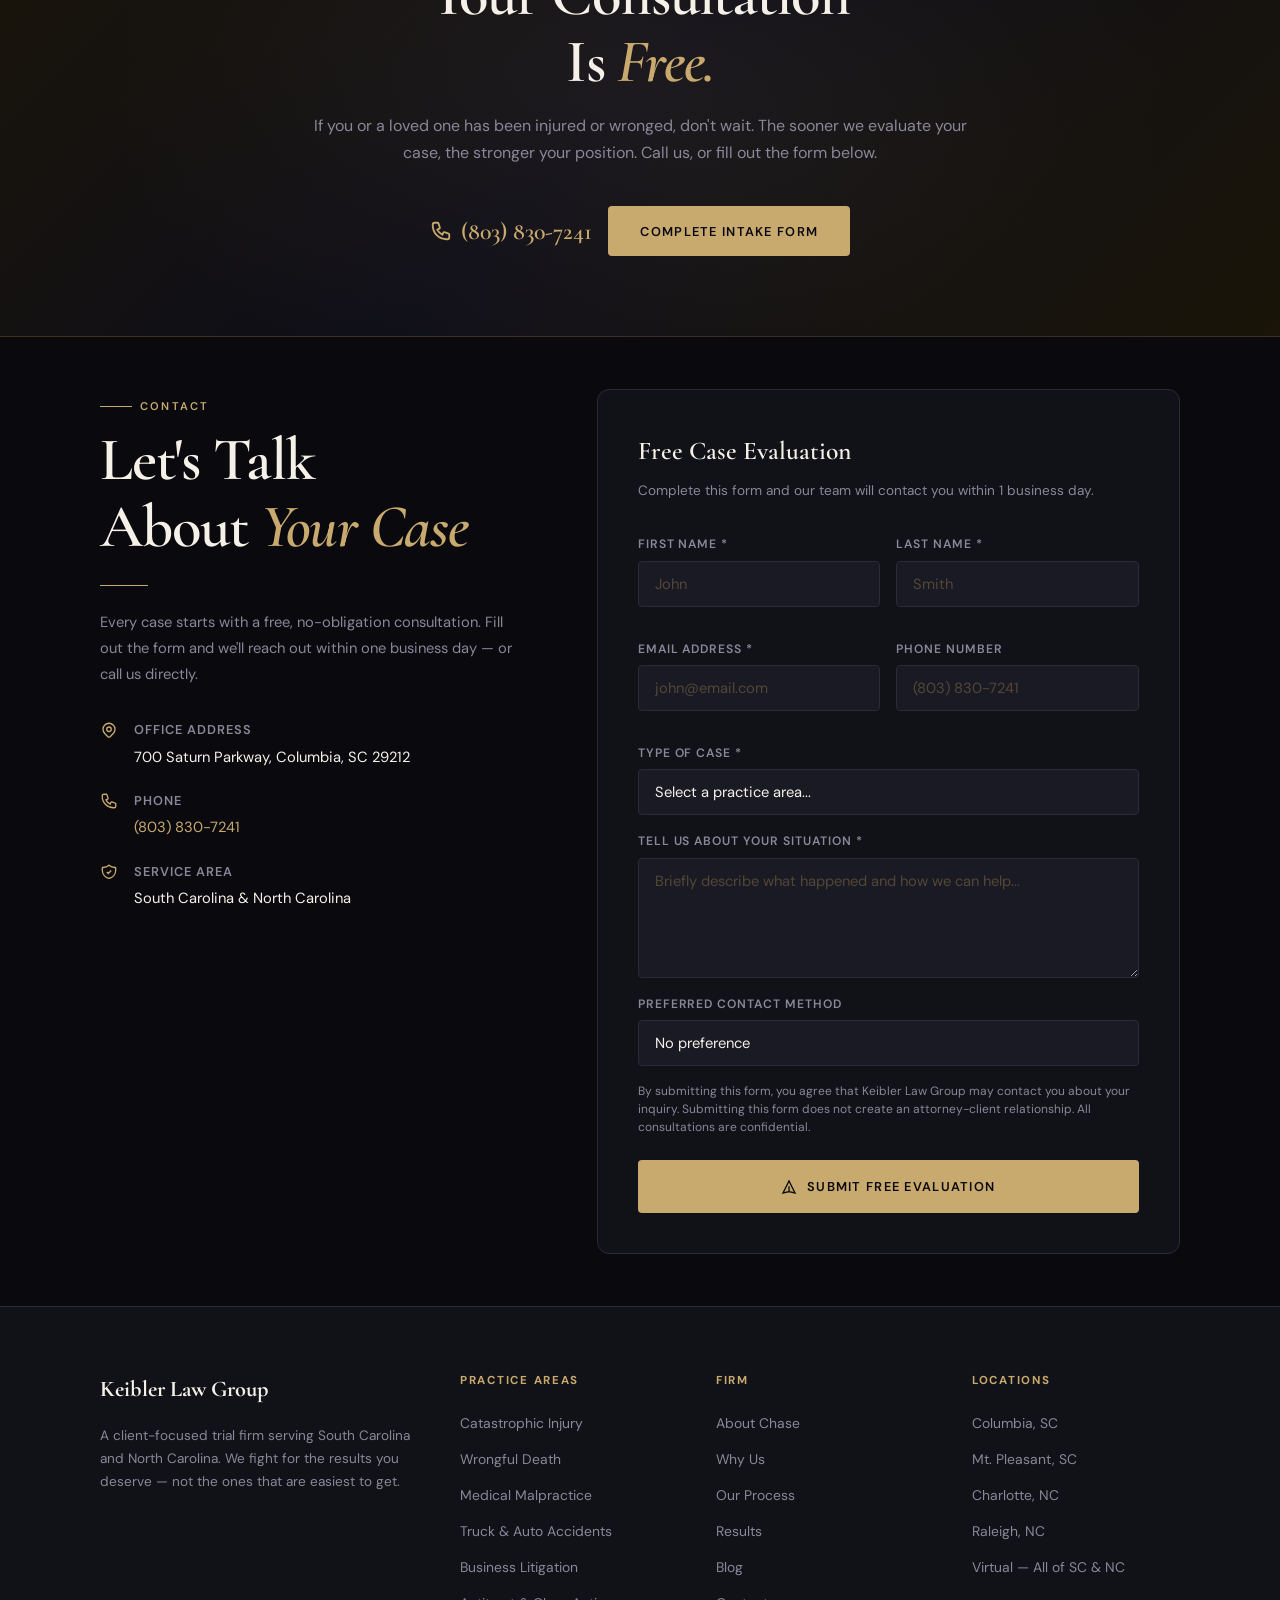
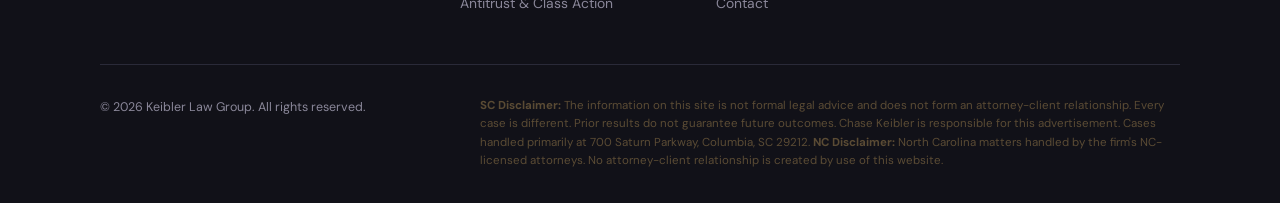
==== commit cc28442d: "Remove hero trust badges (Licensed, 24/7, Free Consultations) Co-Authored-By: Claude Opus 4.6 <norep" ====
--- a/index.html
+++ b/index.html
@@ -170,20 +170,6 @@
             Get Free Consultation
           </a>
         </div>
-        <div class="hero-trust reveal reveal-delay-4">
-          <div class="hero-trust-item">
-            <svg width="16" height="16" fill="none" viewBox="0 0 24 24" stroke="currentColor" stroke-width="2"><path d="M9 12l2 2 4-4m5.618-4.016A11.955 11.955 0 0112 2.944a11.955 11.955 0 01-8.618 3.04A12.02 12.02 0 003 9c0 5.591 3.824 10.29 9 11.622 5.176-1.332 9-6.03 9-11.622 0-1.042-.133-2.052-.382-3.016z"/></svg>
-            Licensed in SC &amp; NC
-          </div>
-          <div class="hero-trust-item">
-            <svg width="16" height="16" fill="none" viewBox="0 0 24 24" stroke="currentColor" stroke-width="2"><path d="M12 8v4l3 3m6-3a9 9 0 11-18 0 9 9 0 0118 0z"/></svg>
-            Available 24 / 7
-          </div>
-          <div class="hero-trust-item">
-            <svg width="16" height="16" fill="none" viewBox="0 0 24 24" stroke="currentColor" stroke-width="2"><path d="M3 5a2 2 0 012-2h3.28a1 1 0 01.948.684l1.498 4.493a1 1 0 01-.502 1.21l-2.257 1.13a11.042 11.042 0 005.516 5.516l1.13-2.257a1 1 0 011.21-.502l4.493 1.498a1 1 0 01.684.949V19a2 2 0 01-2 2h-1C9.716 21 3 14.284 3 6V5z"/></svg>
-            Free Consultations
-          </div>
-        </div>
       </div>
       <div class="hero-form-card reveal reveal-delay-2">
         <div class="hero-form-header">
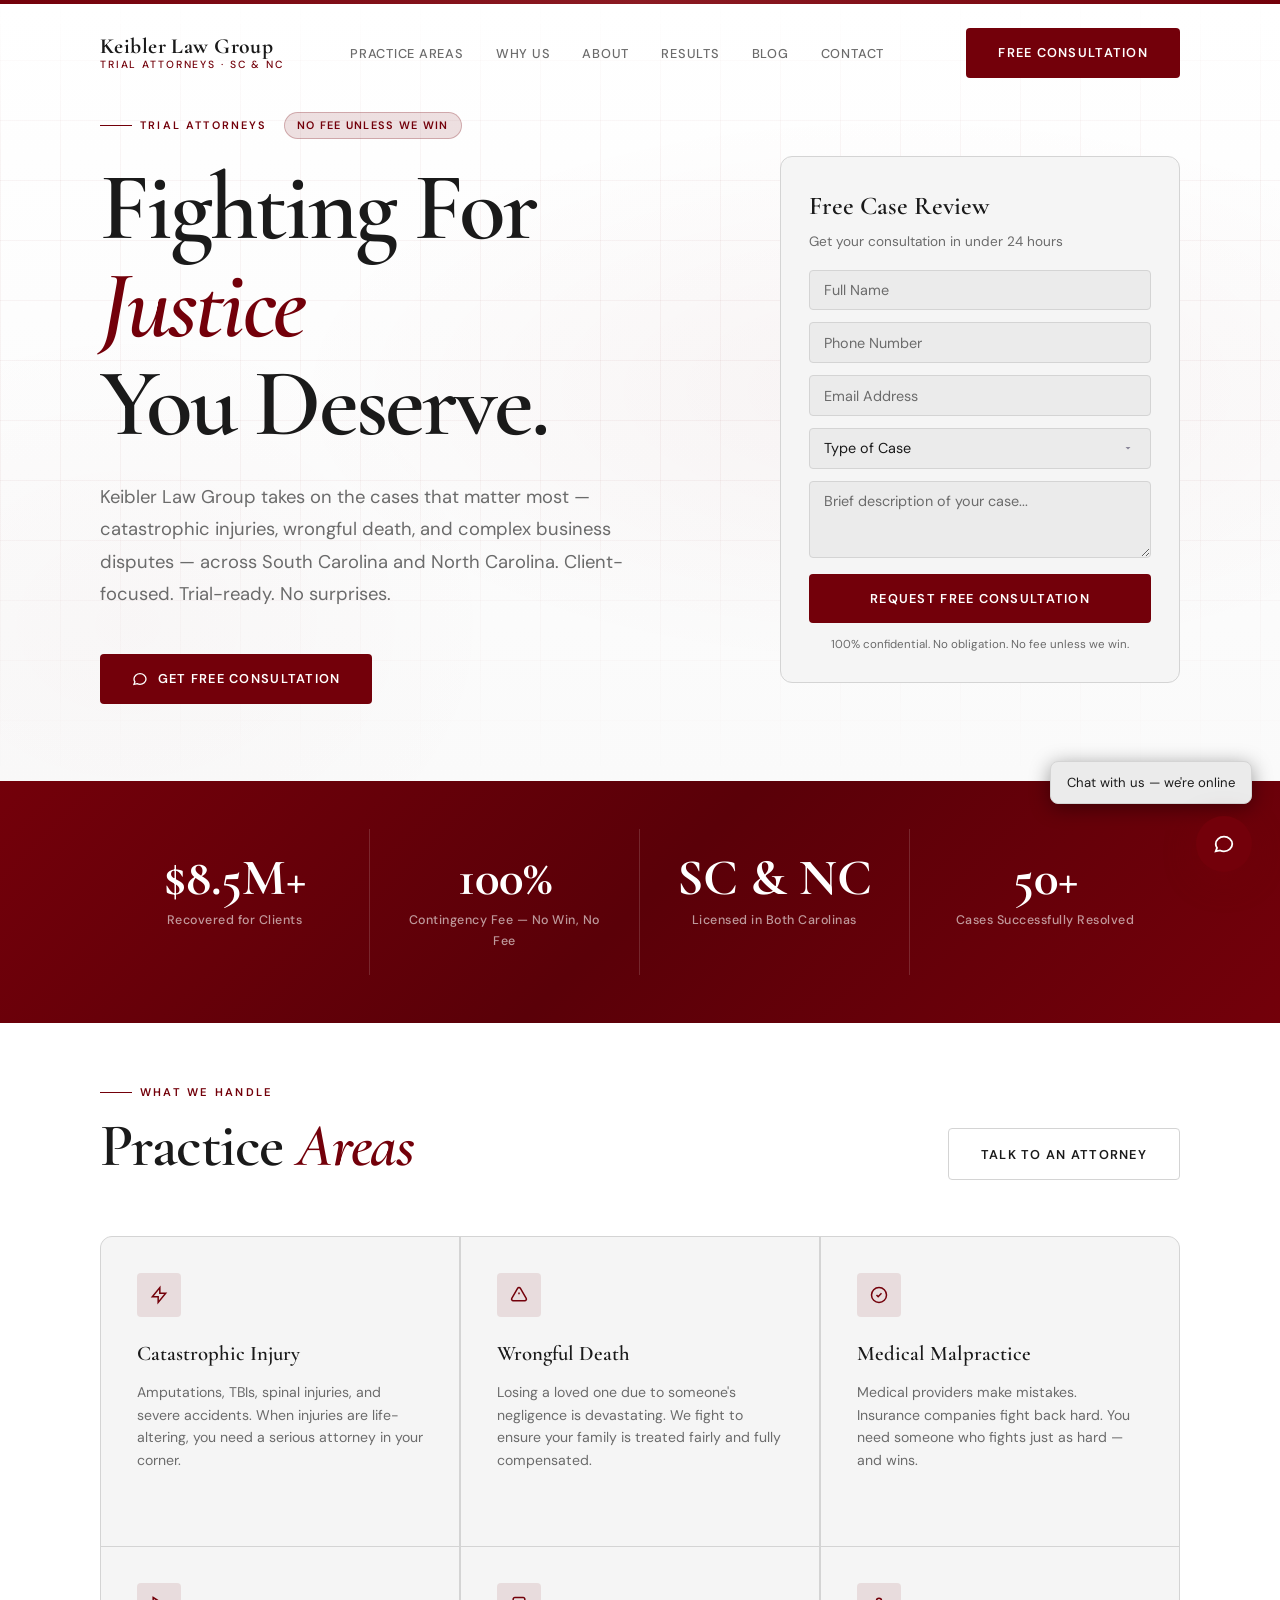
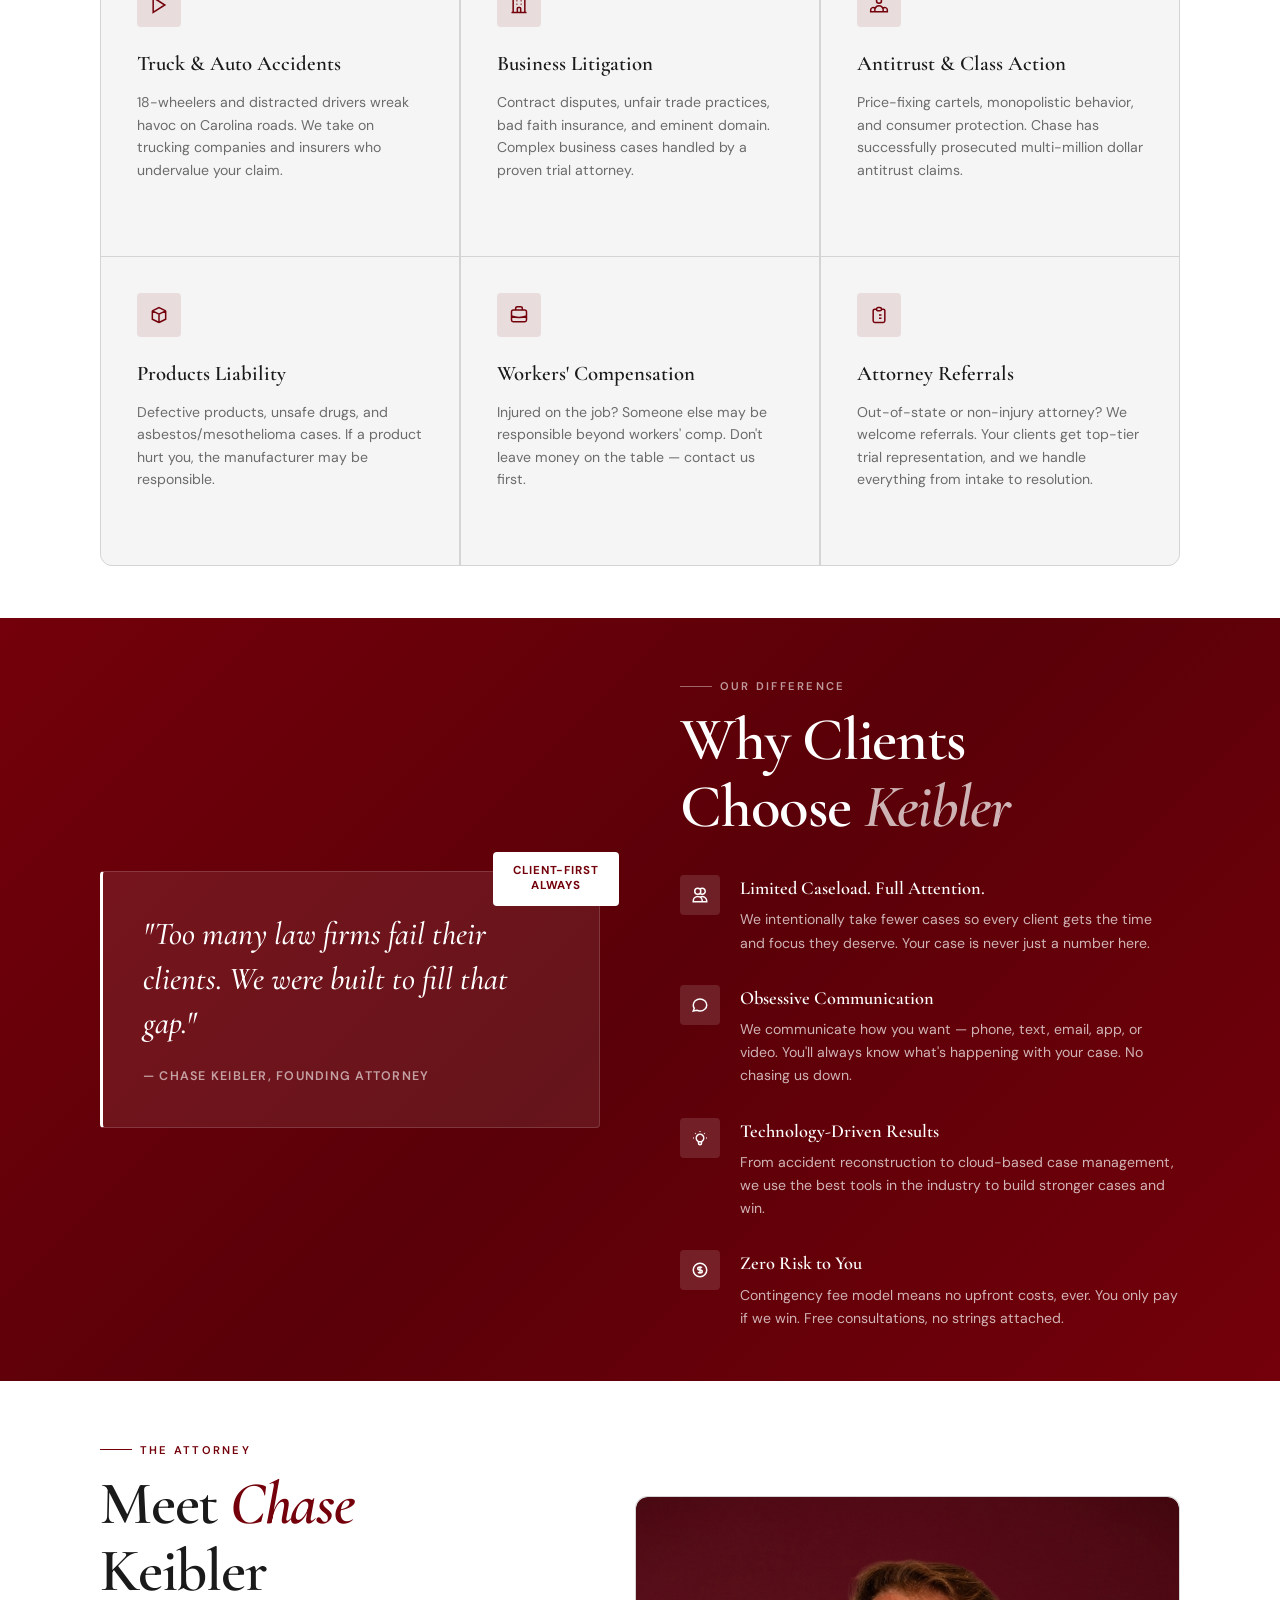
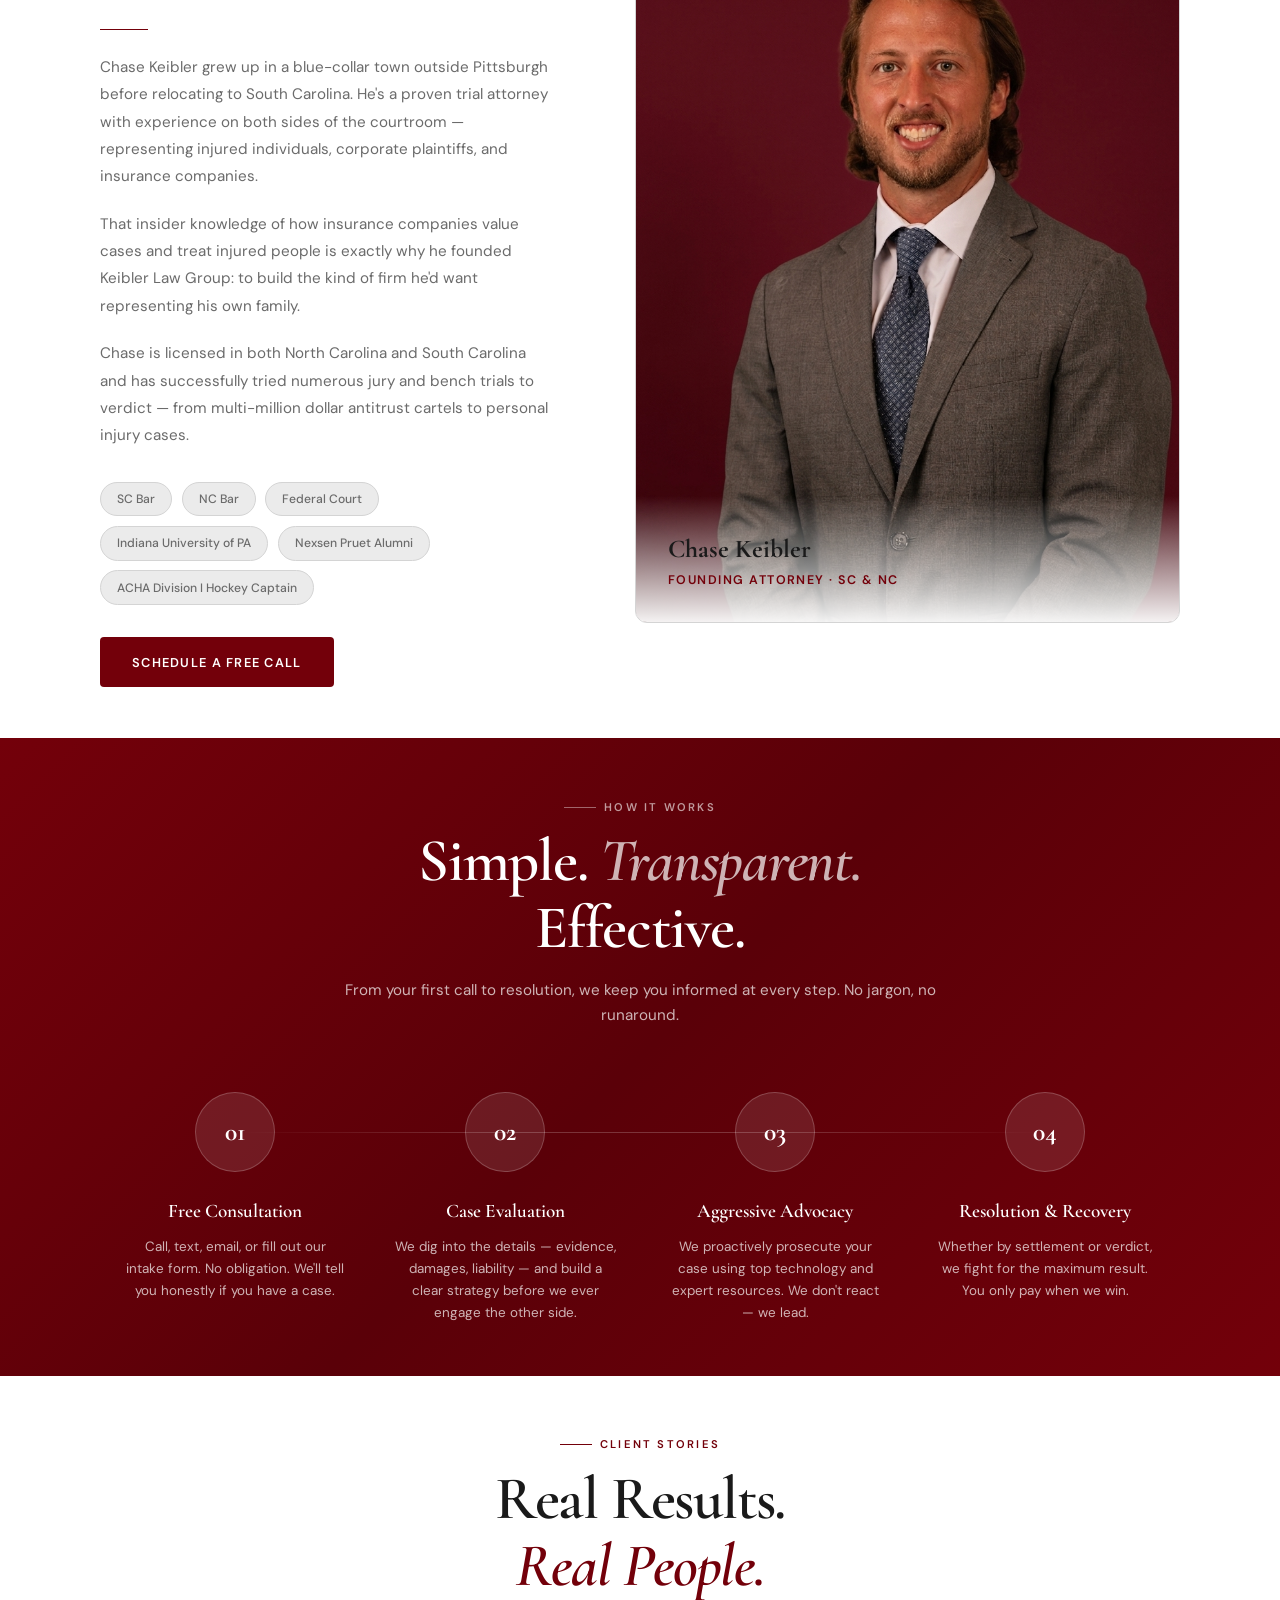
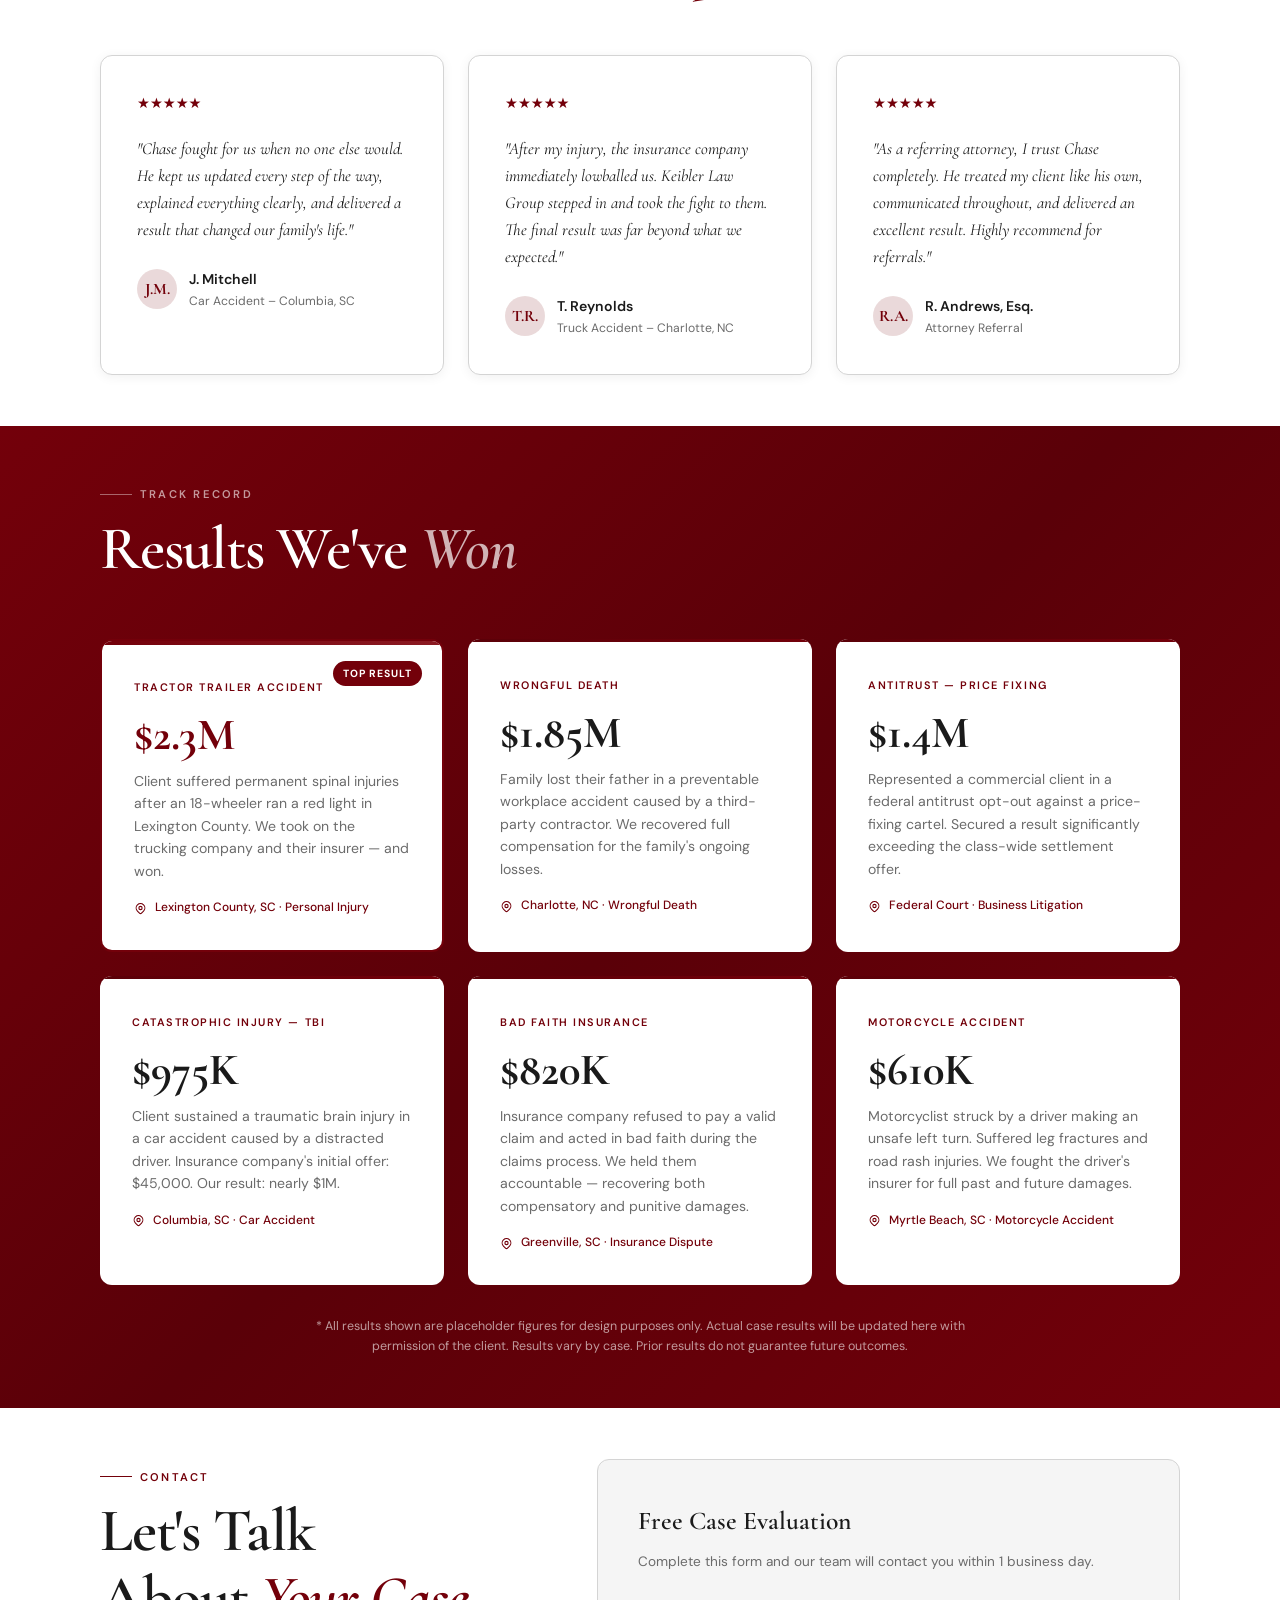
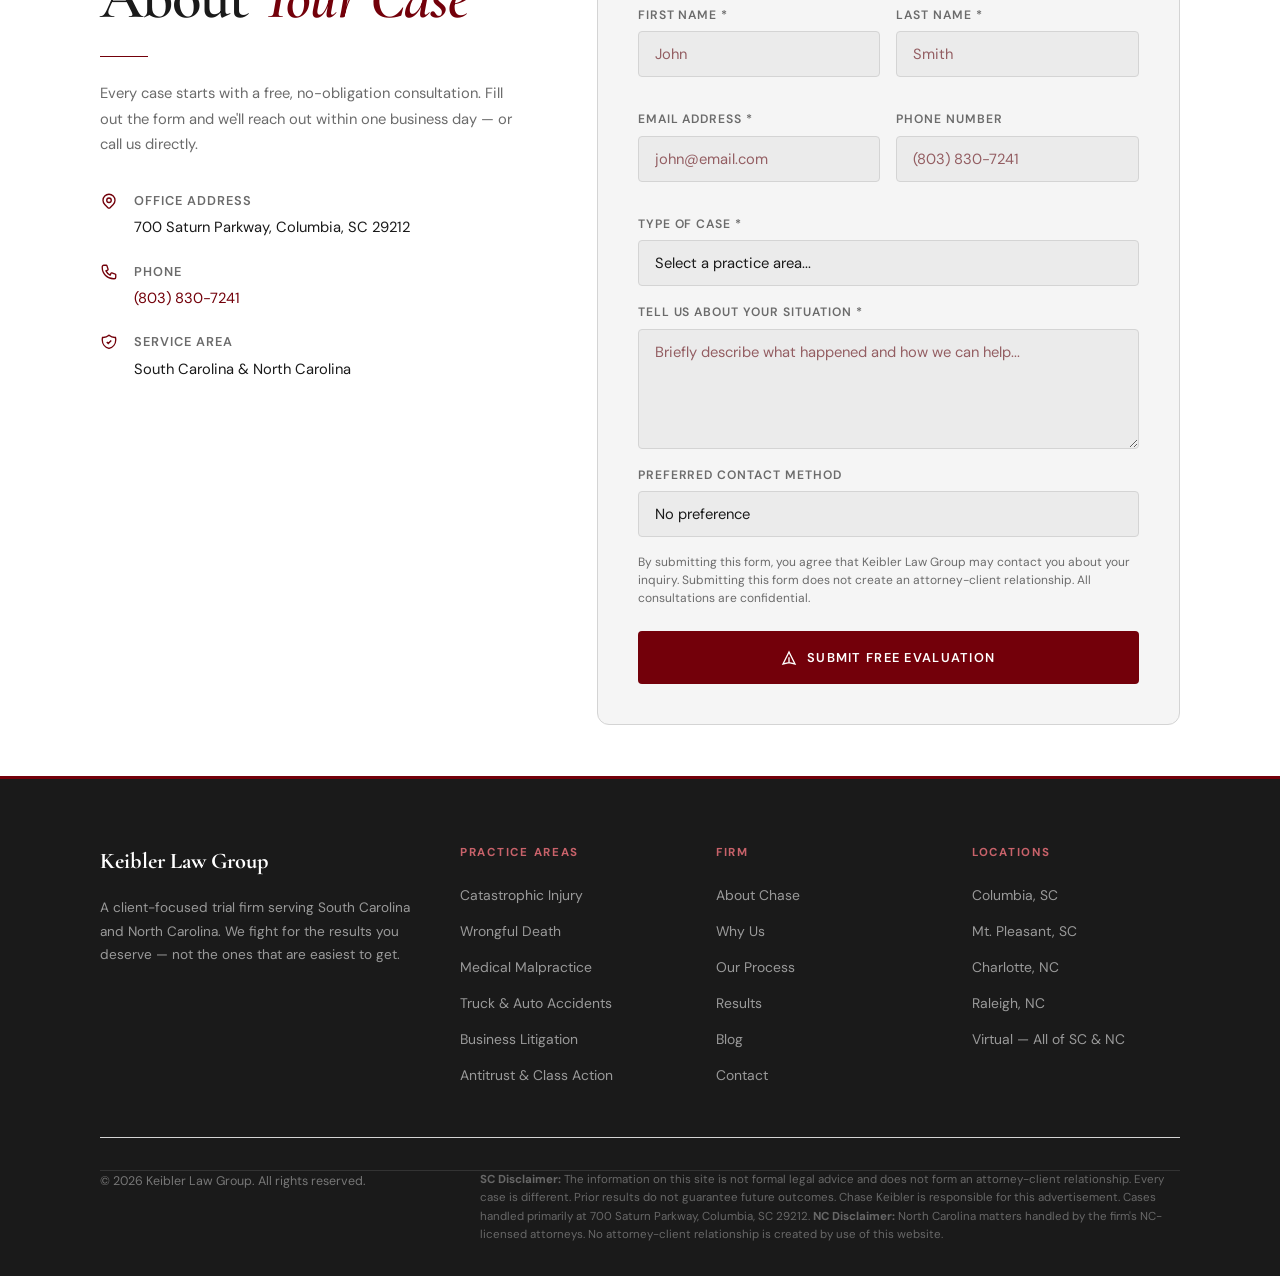
==== commit 326b0e07: "Retheme site: white + garnet (SC Gamecocks) with alternating garnet sections - Replace dark/gold col" ====
--- a/index.html
+++ b/index.html
@@ -550,9 +550,6 @@
             Results We've <em>Won</em>
           </h2>
         </div>
-        <p class="results-disclaimer reveal">
-          Past results do not guarantee future outcomes. Every case is unique and results depend on individual facts and circumstances.
-        </p>
       </div>
 
       <div class="results-grid">
@@ -623,30 +620,6 @@
       <p class="results-note reveal">
         * All results shown are placeholder figures for design purposes only. Actual case results will be updated here with permission of the client. Results vary by case. Prior results do not guarantee future outcomes.
       </p>
-    </div>
-  </section>
-
-  <!-- ============================================================
-       CTA BANNER
-       ============================================================ -->
-  <section id="cta-banner">
-    <div class="container">
-      <div class="cta-inner">
-        <span class="label reveal" style="justify-content:center;display:inline-flex">Start Today</span>
-        <h2 class="section-title reveal reveal-delay-1" style="margin-top:0.75rem">
-          Your Consultation<br/>Is <em>Free.</em>
-        </h2>
-        <p class="reveal reveal-delay-2">
-          If you or a loved one has been injured or wronged, don't wait. The sooner we evaluate your case, the stronger your position. Call us, or fill out the form below.
-        </p>
-        <div class="cta-actions reveal reveal-delay-3">
-          <a href="tel:+18038307241" class="cta-phone">
-            <svg width="22" height="22" fill="none" viewBox="0 0 24 24" stroke="currentColor" stroke-width="2"><path d="M3 5a2 2 0 012-2h3.28a1 1 0 01.948.684l1.498 4.493a1 1 0 01-.502 1.21l-2.257 1.13a11.042 11.042 0 005.516 5.516l1.13-2.257a1 1 0 011.21-.502l4.493 1.498a1 1 0 01.684.949V19a2 2 0 01-2 2h-1C9.716 21 3 14.284 3 6V5z"/></svg>
-            (803) 830-7241
-          </a>
-          <a href="#contact" class="btn btn-primary">Complete Intake Form</a>
-        </div>
-      </div>
     </div>
   </section>
 
--- a/css/styles.css
+++ b/css/styles.css
@@ -2,16 +2,16 @@
    DESIGN TOKENS — edit these to retheme the entire site
    ============================================================ */
 :root {
-  /* --- Palette --- */
-  --clr-bg:          #09090E;   /* main dark background */
-  --clr-surface:     #111118;   /* card/section backgrounds */
-  --clr-surface-2:   #1A1A24;   /* lighter surface */
-  --clr-border:      #2A2A38;   /* subtle borders */
-  --clr-gold:        #C8A96E;   /* primary accent */
-  --clr-gold-light:  #E8CFA0;   /* hover / highlight */
-  --clr-gold-dim:    #7A6440;   /* muted gold */
-  --clr-white:       #F5F0E8;   /* warm white text */
-  --clr-muted:       #8A8799;   /* secondary text */
+  /* --- Palette (Garnet & White — SC Gamecocks) --- */
+  --clr-bg:          #FFFFFF;   /* clean white background */
+  --clr-surface:     #F5F5F5;   /* light neutral card backgrounds */
+  --clr-surface-2:   #EBEBEB;   /* slightly darker surface */
+  --clr-border:      #D4D4D4;   /* subtle borders */
+  --clr-gold:        #73000A;   /* garnet — primary accent */
+  --clr-gold-light:  #8B1A22;   /* lighter garnet for hover */
+  --clr-gold-dim:    #5A0008;   /* deep garnet */
+  --clr-white:       #1A1A1A;   /* dark text on white bg */
+  --clr-muted:       #6B6B6B;   /* secondary text */
   --clr-danger:      #C84B4B;   /* error states */
 
   /* --- Typography --- */
@@ -27,6 +27,26 @@
   /* --- Transitions --- */
   --ease:            cubic-bezier(0.23, 1, 0.32, 1);
   --dur:             0.4s;
+}
+
+/* ============================================================
+   SKIP LINK (Accessibility)
+   ============================================================ */
+.skip-link {
+  position: absolute;
+  top: -100%;
+  left: 1rem;
+  background: var(--clr-gold);
+  color: #FFFFFF;
+  padding: 0.75rem 1.5rem;
+  border-radius: var(--radius);
+  font-weight: 600;
+  font-size: 0.85rem;
+  z-index: 10000;
+  transition: top 0.2s;
+}
+.skip-link:focus {
+  top: 1rem;
 }
 
 /* ============================================================
@@ -43,7 +63,8 @@
   overflow-x: hidden;
   -webkit-font-smoothing: antialiased;
 }
-img { display: block; max-width: 100%; }
+img { display: block; max-width: 100%; height: auto; }
+img[loading="lazy"] { background: var(--clr-surface-2); }
 a { color: inherit; text-decoration: none; }
 ul { list-style: none; }
 button { cursor: pointer; border: none; background: none; font: inherit; }
@@ -92,12 +113,12 @@
 }
 .btn-primary {
   background: var(--clr-gold);
-  color: #09090E;
+  color: #FFFFFF;
 }
 .btn-primary:hover {
   background: var(--clr-gold-light);
   transform: translateY(-2px);
-  box-shadow: 0 12px 40px rgba(200, 169, 110, 0.3);
+  box-shadow: 0 12px 40px rgba(115, 0, 10, 0.3);
 }
 .btn-outline {
   background: transparent;
@@ -132,8 +153,8 @@
 /* Fade-in animation */
 .reveal {
   opacity: 0;
-  transform: translateY(28px);
-  transition: opacity 0.7s var(--ease), transform 0.7s var(--ease);
+  transform: translateY(20px);
+  transition: opacity 0.45s var(--ease), transform 0.45s var(--ease);
 }
 .reveal.visible { opacity: 1; transform: none; }
 .reveal-delay-1 { transition-delay: 0.1s; }
@@ -144,9 +165,22 @@
 /* ============================================================
    NAVIGATION
    ============================================================ */
+/* Garnet accent bar at top of page */
+body::before {
+  content: '';
+  display: block;
+  width: 100%;
+  height: 4px;
+  background: linear-gradient(90deg, #73000A 0%, #8B1A22 50%, #73000A 100%);
+  position: fixed;
+  top: 0;
+  left: 0;
+  z-index: 1000;
+}
+
 #navbar {
   position: fixed;
-  top: 0;
+  top: 4px;
   left: 0;
   right: 0;
   z-index: 999;
@@ -154,7 +188,7 @@
   transition: all 0.5s var(--ease);
 }
 #navbar.scrolled {
-  background: rgba(9, 9, 14, 0.96);
+  background: rgba(255, 255, 255, 0.96);
   backdrop-filter: blur(12px);
   padding: 1rem 0;
   border-bottom: 1px solid var(--clr-border);
@@ -235,7 +269,7 @@
   display: none;
   position: fixed;
   inset: 0;
-  background: rgba(9,9,14,0.98);
+  background: rgba(255,255,255,0.98);
   backdrop-filter: blur(12px);
   z-index: 998;
   flex-direction: column;
@@ -280,16 +314,16 @@
   position: absolute;
   inset: 0;
   background:
-    radial-gradient(ellipse 80% 60% at 70% 50%, rgba(200,169,110,0.07) 0%, transparent 60%),
-    radial-gradient(ellipse 60% 80% at 10% 80%, rgba(200,169,110,0.04) 0%, transparent 50%),
-    linear-gradient(180deg, #09090E 0%, #0E0E18 100%);
+    radial-gradient(ellipse 80% 60% at 70% 50%, rgba(115,0,10,0.04) 0%, transparent 60%),
+    radial-gradient(ellipse 60% 80% at 10% 80%, rgba(115,0,10,0.02) 0%, transparent 50%),
+    linear-gradient(180deg, #FFFFFF 0%, #FAFAFA 100%);
 }
 .hero-grid-overlay {
   position: absolute;
   inset: 0;
   background-image:
-    linear-gradient(rgba(200,169,110,0.04) 1px, transparent 1px),
-    linear-gradient(90deg, rgba(200,169,110,0.04) 1px, transparent 1px);
+    linear-gradient(rgba(115,0,10,0.04) 1px, transparent 1px),
+    linear-gradient(90deg, rgba(115,0,10,0.04) 1px, transparent 1px);
   background-size: 60px 60px;
   mask-image: linear-gradient(to bottom, transparent, black 20%, black 60%, transparent);
 }
@@ -306,8 +340,8 @@
 }
 .hero-eyebrow .label { font-size: 0.68rem; }
 .hero-eyebrow .badge {
-  background: rgba(200,169,110,0.12);
-  border: 1px solid rgba(200,169,110,0.25);
+  background: rgba(115,0,10,0.12);
+  border: 1px solid rgba(115,0,10,0.25);
   color: var(--clr-gold);
   padding: 0.25rem 0.75rem;
   font-size: 0.68rem;
@@ -473,9 +507,9 @@
    STATS BAR
    ============================================================ */
 #stats {
-  background: var(--clr-surface);
-  border-top: 1px solid var(--clr-border);
-  border-bottom: 1px solid var(--clr-border);
+  background: linear-gradient(135deg, #73000A 0%, #5A0008 50%, #73000A 100%);
+  color: #FFFFFF;
+  border: none;
   padding: 3rem 0;
 }
 .stats-grid {
@@ -486,26 +520,26 @@
 .stat-item {
   padding: 1.5rem 2rem;
   text-align: center;
-  border-right: 1px solid var(--clr-border);
+  border-right: 1px solid rgba(255,255,255,0.15);
 }
 .stat-item:last-child { border-right: none; }
 .stat-number {
   font-family: var(--font-display);
   font-size: clamp(2rem, 4vw, 3.2rem);
   font-weight: 700;
-  color: var(--clr-gold);
+  color: #FFFFFF;
   line-height: 1;
   margin-bottom: 0.4rem;
 }
 .stat-label {
   font-size: 0.78rem;
-  color: var(--clr-muted);
+  color: rgba(255,255,255,0.6);
   font-weight: 500;
   letter-spacing: 0.04em;
 }
 @media (max-width: 700px) {
   .stats-grid { grid-template-columns: repeat(2, 1fr); }
-  .stat-item { border-bottom: 1px solid var(--clr-border); }
+  .stat-item { border-bottom: 1px solid rgba(255,255,255,0.15); }
   .stat-item:nth-child(even) { border-right: none; }
 }
 
@@ -542,11 +576,11 @@
 .practice-card::before {
   content: '';
   position: absolute;
-  bottom: 0;
+  top: 0;
   left: 0;
   right: 0;
-  height: 2px;
-  background: var(--clr-gold);
+  height: 3px;
+  background: linear-gradient(90deg, var(--clr-gold), var(--clr-gold-light));
   transform: scaleX(0);
   transition: transform var(--dur) var(--ease);
 }
@@ -555,7 +589,7 @@
 .practice-icon {
   width: 2.75rem;
   height: 2.75rem;
-  background: rgba(200,169,110,0.1);
+  background: rgba(115,0,10,0.1);
   border-radius: var(--radius);
   display: flex;
   align-items: center;
@@ -564,7 +598,7 @@
   color: var(--clr-gold);
   transition: background var(--dur);
 }
-.practice-card:hover .practice-icon { background: rgba(200,169,110,0.18); }
+.practice-card:hover .practice-icon { background: rgba(115,0,10,0.18); }
 .practice-card h3 {
   font-family: var(--font-display);
   font-size: 1.3rem;
@@ -606,10 +640,14 @@
    ============================================================ */
 #why-us {
   padding: var(--section-pad) 0;
-  background: var(--clr-surface);
-  border-top: 1px solid var(--clr-border);
-  border-bottom: 1px solid var(--clr-border);
-}
+  background: linear-gradient(135deg, #73000A 0%, #5A0008 50%, #73000A 100%);
+  color: #FFFFFF;
+  border: none;
+}
+#why-us .label { color: rgba(255,255,255,0.6); }
+#why-us .label::before { background: rgba(255,255,255,0.4); }
+#why-us .section-title { color: #FFFFFF; }
+#why-us .section-title em { color: rgba(255,255,255,0.7); }
 .why-layout {
   display: grid;
   grid-template-columns: 1fr 1fr;
@@ -620,9 +658,9 @@
   position: relative;
 }
 .why-quote-block {
-  background: var(--clr-surface-2);
-  border: 1px solid var(--clr-border);
-  border-left: 3px solid var(--clr-gold);
+  background: rgba(255,255,255,0.08);
+  border: 1px solid rgba(255,255,255,0.15);
+  border-left: 3px solid #FFFFFF;
   padding: 2.5rem;
   border-radius: var(--radius);
   position: relative;
@@ -633,14 +671,14 @@
   font-weight: 500;
   font-style: italic;
   line-height: 1.4;
-  color: var(--clr-white);
+  color: #FFFFFF;
 }
 .why-quote-block cite {
   display: block;
   margin-top: 1.25rem;
   font-size: 0.78rem;
   font-style: normal;
-  color: var(--clr-gold);
+  color: rgba(255,255,255,0.6);
   letter-spacing: 0.1em;
   text-transform: uppercase;
   font-weight: 600;
@@ -649,8 +687,8 @@
   position: absolute;
   top: -1.25rem;
   right: -1.25rem;
-  background: var(--clr-gold);
-  color: #09090E;
+  background: #FFFFFF;
+  color: #73000A;
   padding: 0.75rem 1.25rem;
   border-radius: var(--radius);
   font-size: 0.72rem;
@@ -674,12 +712,12 @@
   width: 2.5rem;
   height: 2.5rem;
   flex-shrink: 0;
-  background: rgba(200,169,110,0.1);
+  background: rgba(255,255,255,0.12);
   border-radius: var(--radius);
   display: flex;
   align-items: center;
   justify-content: center;
-  color: var(--clr-gold);
+  color: #FFFFFF;
   margin-top: 2px;
 }
 .diff-item h4 {
@@ -687,10 +725,11 @@
   font-size: 1.15rem;
   font-weight: 600;
   margin-bottom: 0.3rem;
+  color: #FFFFFF;
 }
 .diff-item p {
   font-size: 0.88rem;
-  color: var(--clr-muted);
+  color: rgba(255,255,255,0.7);
   line-height: 1.65;
 }
 @media (max-width: 860px) {
@@ -754,7 +793,7 @@
   bottom: 0;
   left: 0;
   right: 0;
-  background: linear-gradient(to top, rgba(9,9,14,0.95) 0%, transparent 100%);
+  background: linear-gradient(to top, rgba(255,255,255,0.95) 0%, transparent 100%);
   padding: 2rem;
 }
 .about-name {
@@ -780,17 +819,21 @@
    ============================================================ */
 #process {
   padding: var(--section-pad) 0;
-  background: var(--clr-surface);
-  border-top: 1px solid var(--clr-border);
-  border-bottom: 1px solid var(--clr-border);
-}
+  background: linear-gradient(135deg, #73000A 0%, #5A0008 50%, #73000A 100%);
+  color: #FFFFFF;
+  border: none;
+}
+#process .label { color: rgba(255,255,255,0.6); }
+#process .label::before { background: rgba(255,255,255,0.4); }
+#process .section-title { color: #FFFFFF; }
+#process .section-title em { color: rgba(255,255,255,0.7); }
 .process-header {
   text-align: center;
   max-width: 600px;
   margin: 0 auto 4rem;
 }
 .process-header .section-title { margin-bottom: 1rem; }
-.process-header p { color: var(--clr-muted); font-size: 0.95rem; }
+.process-header p { color: rgba(255,255,255,0.7); font-size: 0.95rem; }
 .process-steps {
   display: grid;
   grid-template-columns: repeat(4, 1fr);
@@ -804,7 +847,7 @@
   left: 12.5%;
   right: 12.5%;
   height: 1px;
-  background: linear-gradient(to right, transparent, var(--clr-border), var(--clr-border), transparent);
+  background: linear-gradient(to right, transparent, rgba(255,255,255,0.2), rgba(255,255,255,0.2), transparent);
 }
 .process-step {
   text-align: center;
@@ -815,8 +858,8 @@
   width: 5rem;
   height: 5rem;
   border-radius: 50%;
-  background: var(--clr-surface-2);
-  border: 1px solid var(--clr-border);
+  background: rgba(255,255,255,0.1);
+  border: 1px solid rgba(255,255,255,0.2);
   display: flex;
   align-items: center;
   justify-content: center;
@@ -824,7 +867,7 @@
   font-family: var(--font-display);
   font-size: 1.6rem;
   font-weight: 700;
-  color: var(--clr-gold);
+  color: #FFFFFF;
   position: relative;
   z-index: 1;
 }
@@ -833,10 +876,11 @@
   font-size: 1.2rem;
   font-weight: 600;
   margin-bottom: 0.5rem;
+  color: #FFFFFF;
 }
 .process-step p {
   font-size: 0.84rem;
-  color: var(--clr-muted);
+  color: rgba(255,255,255,0.7);
   line-height: 1.65;
 }
 @media (max-width: 700px) {
@@ -861,13 +905,14 @@
   gap: 1.5rem;
 }
 .testimonial-card {
-  background: var(--clr-surface);
+  background: #FFFFFF;
   border: 1px solid var(--clr-border);
   border-radius: var(--radius-lg);
   padding: 2.25rem;
-  transition: border-color var(--dur);
-}
-.testimonial-card:hover { border-color: var(--clr-gold-dim); }
+  box-shadow: 0 2px 12px rgba(0,0,0,0.06);
+  transition: border-color var(--dur), box-shadow var(--dur);
+}
+.testimonial-card:hover { border-color: var(--clr-gold-dim); box-shadow: 0 6px 24px rgba(115,0,10,0.1); }
 .testimonial-stars {
   display: flex;
   gap: 3px;
@@ -892,7 +937,7 @@
   width: 2.5rem;
   height: 2.5rem;
   border-radius: 50%;
-  background: rgba(200,169,110,0.15);
+  background: rgba(115,0,10,0.15);
   display: flex;
   align-items: center;
   justify-content: center;
@@ -919,9 +964,10 @@
    ============================================================ */
 #cta-banner {
   padding: 5rem 0;
-  background: linear-gradient(135deg, #1A1508 0%, #0E0E18 50%, #1A1508 100%);
-  border-top: 1px solid rgba(200,169,110,0.2);
-  border-bottom: 1px solid rgba(200,169,110,0.2);
+  color: #FFFFFF;
+  background: linear-gradient(135deg, #73000A 0%, #5A0008 50%, #73000A 100%);
+  border-top: 1px solid rgba(115,0,10,0.2);
+  border-bottom: 1px solid rgba(115,0,10,0.2);
   position: relative;
   overflow: hidden;
 }
@@ -929,7 +975,7 @@
   content: '';
   position: absolute;
   inset: 0;
-  background: radial-gradient(ellipse 60% 100% at 50% 50%, rgba(200,169,110,0.08) 0%, transparent 70%);
+  background: radial-gradient(ellipse 60% 100% at 50% 50%, rgba(115,0,10,0.08) 0%, transparent 70%);
 }
 .cta-inner {
   position: relative;
@@ -938,8 +984,10 @@
   margin: 0 auto;
 }
 .cta-inner .section-title { margin-bottom: 1rem; }
+#cta-banner .section-title em { color: rgba(255,255,255,0.7); }
+#cta-banner .label::before { background: rgba(255,255,255,0.4); }
 .cta-inner p {
-  color: var(--clr-muted);
+  color: rgba(255,255,255,0.8);
   font-size: 1rem;
   margin-bottom: 2.5rem;
   line-height: 1.7;
@@ -957,10 +1005,10 @@
   font-family: var(--font-display);
   font-size: 1.5rem;
   font-weight: 600;
-  color: var(--clr-gold);
+  color: #FFFFFF;
   transition: color var(--dur);
 }
-.cta-phone:hover { color: var(--clr-gold-light); }
+.cta-phone:hover { color: rgba(255,255,255,0.8); }
 
 /* ============================================================
    CONTACT FORM
@@ -1065,6 +1113,9 @@
 .form-group textarea:focus { border-color: var(--clr-gold); }
 .form-group select { appearance: none; cursor: pointer; }
 .form-group select option { background: var(--clr-surface); }
+.form-group input[aria-invalid="true"],
+.form-group select[aria-invalid="true"],
+.form-group textarea[aria-invalid="true"] { border-color: var(--clr-danger); }
 .form-group textarea { resize: vertical; min-height: 120px; }
 .form-note {
   font-size: 0.75rem;
@@ -1083,7 +1134,7 @@
 .form-success-icon {
   width: 4rem;
   height: 4rem;
-  background: rgba(200,169,110,0.15);
+  background: rgba(115,0,10,0.15);
   border-radius: 50%;
   display: flex;
   align-items: center;
@@ -1107,8 +1158,9 @@
    FOOTER
    ============================================================ */
 footer {
-  background: var(--clr-surface);
-  border-top: 1px solid var(--clr-border);
+  background: #1A1A1A;
+  color: #E0E0E0;
+  border-top: 3px solid #73000A;
   padding: 4rem 0 2rem;
 }
 .footer-top {
@@ -1124,10 +1176,11 @@
   font-size: 1.4rem;
   font-weight: 700;
   margin-bottom: 1rem;
+  color: #FFFFFF;
 }
 .footer-brand p {
   font-size: 0.85rem;
-  color: var(--clr-muted);
+  color: #9A9A9A;
   line-height: 1.7;
   margin-bottom: 1.5rem;
 }
@@ -1136,30 +1189,31 @@
   font-weight: 700;
   letter-spacing: 0.15em;
   text-transform: uppercase;
-  color: var(--clr-gold);
+  color: #C8626A;
   margin-bottom: 1.25rem;
 }
 .footer-col ul { display: flex; flex-direction: column; gap: 0.6rem; }
 .footer-col ul li a {
   font-size: 0.87rem;
-  color: var(--clr-muted);
+  color: #9A9A9A;
   transition: color var(--dur);
 }
-.footer-col ul li a:hover { color: var(--clr-white); }
+.footer-col ul li a:hover { color: #FFFFFF; }
 .footer-bottom {
   display: flex;
   justify-content: space-between;
   align-items: flex-start;
   gap: 2rem;
   flex-wrap: wrap;
+  border-top: 1px solid #333;
 }
 .footer-copy {
   font-size: 0.78rem;
-  color: var(--clr-muted);
+  color: #777;
 }
 .footer-disclaimer {
   font-size: 0.72rem;
-  color: var(--clr-gold-dim);
+  color: #888;
   max-width: 700px;
   line-height: 1.6;
   opacity: 0.7;
@@ -1181,7 +1235,7 @@
   left: 0;
   right: 0;
   z-index: 990;
-  background: rgba(9,9,14,0.97);
+  background: rgba(255,255,255,0.97);
   backdrop-filter: blur(12px);
   border-top: 1px solid var(--clr-border);
   padding: 1rem 1.5rem;
@@ -1209,10 +1263,14 @@
    ============================================================ */
 #case-results {
   padding: var(--section-pad) 0;
-  background: var(--clr-surface);
-  border-top: 1px solid var(--clr-border);
-  border-bottom: 1px solid var(--clr-border);
-}
+  background: linear-gradient(135deg, #73000A 0%, #5A0008 50%, #73000A 100%);
+  color: #FFFFFF;
+  border: none;
+}
+#case-results .label { color: rgba(255,255,255,0.6); }
+#case-results .label::before { background: rgba(255,255,255,0.4); }
+#case-results .section-title { color: #FFFFFF; }
+#case-results .section-title em { color: rgba(255,255,255,0.7); }
 .results-header {
   display: grid;
   grid-template-columns: 1fr auto;
@@ -1222,7 +1280,7 @@
 }
 .results-disclaimer {
   font-size: 0.72rem;
-  color: var(--clr-gold-dim);
+  color: rgba(255,255,255,0.5);
   max-width: 340px;
   line-height: 1.55;
   text-align: right;
@@ -1234,13 +1292,13 @@
   margin-bottom: 2rem;
 }
 .result-card {
-  background: var(--clr-surface-2);
-  border: 1px solid var(--clr-border);
+  background: #FFFFFF;
+  border: none;
   border-radius: var(--radius-lg);
   padding: 2rem;
   position: relative;
   overflow: hidden;
-  transition: border-color var(--dur) var(--ease), transform var(--dur) var(--ease);
+  transition: transform var(--dur) var(--ease), box-shadow var(--dur) var(--ease);
 }
 .result-card::before {
   content: '';
@@ -1249,11 +1307,11 @@
   left: 0;
   right: 0;
   height: 3px;
-  background: linear-gradient(to right, var(--clr-gold-dim), var(--clr-gold));
+  background: linear-gradient(to right, #5A0008, #73000A);
 }
 .result-card:hover {
-  border-color: var(--clr-gold-dim);
   transform: translateY(-3px);
+  box-shadow: 0 12px 40px rgba(0,0,0,0.3);
 }
 .result-type {
   display: inline-block;
@@ -1261,20 +1319,20 @@
   font-weight: 600;
   letter-spacing: 0.14em;
   text-transform: uppercase;
-  color: var(--clr-gold);
+  color: #73000A;
   margin-bottom: 1rem;
 }
 .result-amount {
   font-family: var(--font-display);
   font-size: clamp(2rem, 3.5vw, 2.8rem);
   font-weight: 700;
-  color: var(--clr-white);
+  color: #1A1A1A;
   line-height: 1;
   margin-bottom: 0.75rem;
 }
 .result-desc {
   font-size: 0.88rem;
-  color: var(--clr-muted);
+  color: #6B6B6B;
   line-height: 1.6;
   margin-bottom: 1rem;
 }
@@ -1283,26 +1341,26 @@
   align-items: center;
   gap: 0.5rem;
   font-size: 0.75rem;
-  color: var(--clr-gold-dim);
+  color: #73000A;
   font-weight: 500;
 }
 .result-meta svg { flex-shrink: 0; }
 .result-card.featured {
-  background: linear-gradient(135deg, #1A1808 0%, #1A1A24 100%);
-  border-color: rgba(200,169,110,0.3);
+  background: #FFFFFF;
+  border: 2px solid #73000A;
 }
 .result-card.featured::before {
-  background: linear-gradient(to right, var(--clr-gold), var(--clr-gold-light));
+  background: linear-gradient(to right, #73000A, #8B1A22);
   height: 4px;
 }
-.result-card.featured .result-amount { color: var(--clr-gold-light); }
+.result-card.featured .result-amount { color: #73000A; }
 .featured-badge {
   position: absolute;
   top: 1.25rem;
   right: 1.25rem;
-  background: rgba(200,169,110,0.15);
-  border: 1px solid rgba(200,169,110,0.3);
-  color: var(--clr-gold);
+  background: #73000A;
+  border: none;
+  color: #FFFFFF;
   font-size: 0.65rem;
   font-weight: 700;
   letter-spacing: 0.1em;
@@ -1313,7 +1371,7 @@
 .results-note {
   text-align: center;
   font-size: 0.78rem;
-  color: var(--clr-gold-dim);
+  color: rgba(255,255,255,0.6);
   opacity: 0.8;
   max-width: 700px;
   margin: 0 auto;
@@ -1343,7 +1401,7 @@
 }
 #chat-bubble {
   background: var(--clr-gold);
-  color: #09090E;
+  color: #FFFFFF;
   width: 3.5rem;
   height: 3.5rem;
   border-radius: 50%;
@@ -1351,13 +1409,13 @@
   align-items: center;
   justify-content: center;
   cursor: pointer;
-  box-shadow: 0 8px 32px rgba(200,169,110,0.4);
+  box-shadow: 0 8px 32px rgba(115,0,10,0.4);
   transition: all var(--dur) var(--ease);
 }
 #chat-bubble:hover {
   background: var(--clr-gold-light);
   transform: scale(1.08);
-  box-shadow: 0 12px 40px rgba(200,169,110,0.5);
+  box-shadow: 0 12px 40px rgba(115,0,10,0.5);
 }
 #chat-tooltip {
   background: var(--clr-surface-2);
@@ -1391,7 +1449,7 @@
 #chat-panel.open { display: flex; }
 .chat-header {
   background: var(--clr-gold);
-  color: #09090E;
+  color: #FFFFFF;
   padding: 1rem 1.25rem;
   display: flex;
   align-items: center;
@@ -1401,7 +1459,7 @@
   width: 2.25rem;
   height: 2.25rem;
   border-radius: 50%;
-  background: rgba(9,9,14,0.2);
+  background: rgba(115,0,10,0.1);
   display: flex;
   align-items: center;
   justify-content: center;
@@ -1425,7 +1483,7 @@
   width: 6px;
   height: 6px;
   border-radius: 50%;
-  background: #09090E;
+  background: #73000A;
   opacity: 0.7;
   animation: pulse-dot 2s infinite;
 }
@@ -1485,7 +1543,7 @@
   transition: all var(--dur);
 }
 .chat-quick-btn:hover {
-  background: rgba(200,169,110,0.08);
+  background: rgba(115,0,10,0.08);
   border-color: var(--clr-gold);
 }
 .chat-input-row {
@@ -1514,7 +1572,7 @@
   height: 2rem;
   border-radius: 50%;
   background: var(--clr-gold);
-  color: #09090E;
+  color: #FFFFFF;
   display: flex;
   align-items: center;
   justify-content: center;
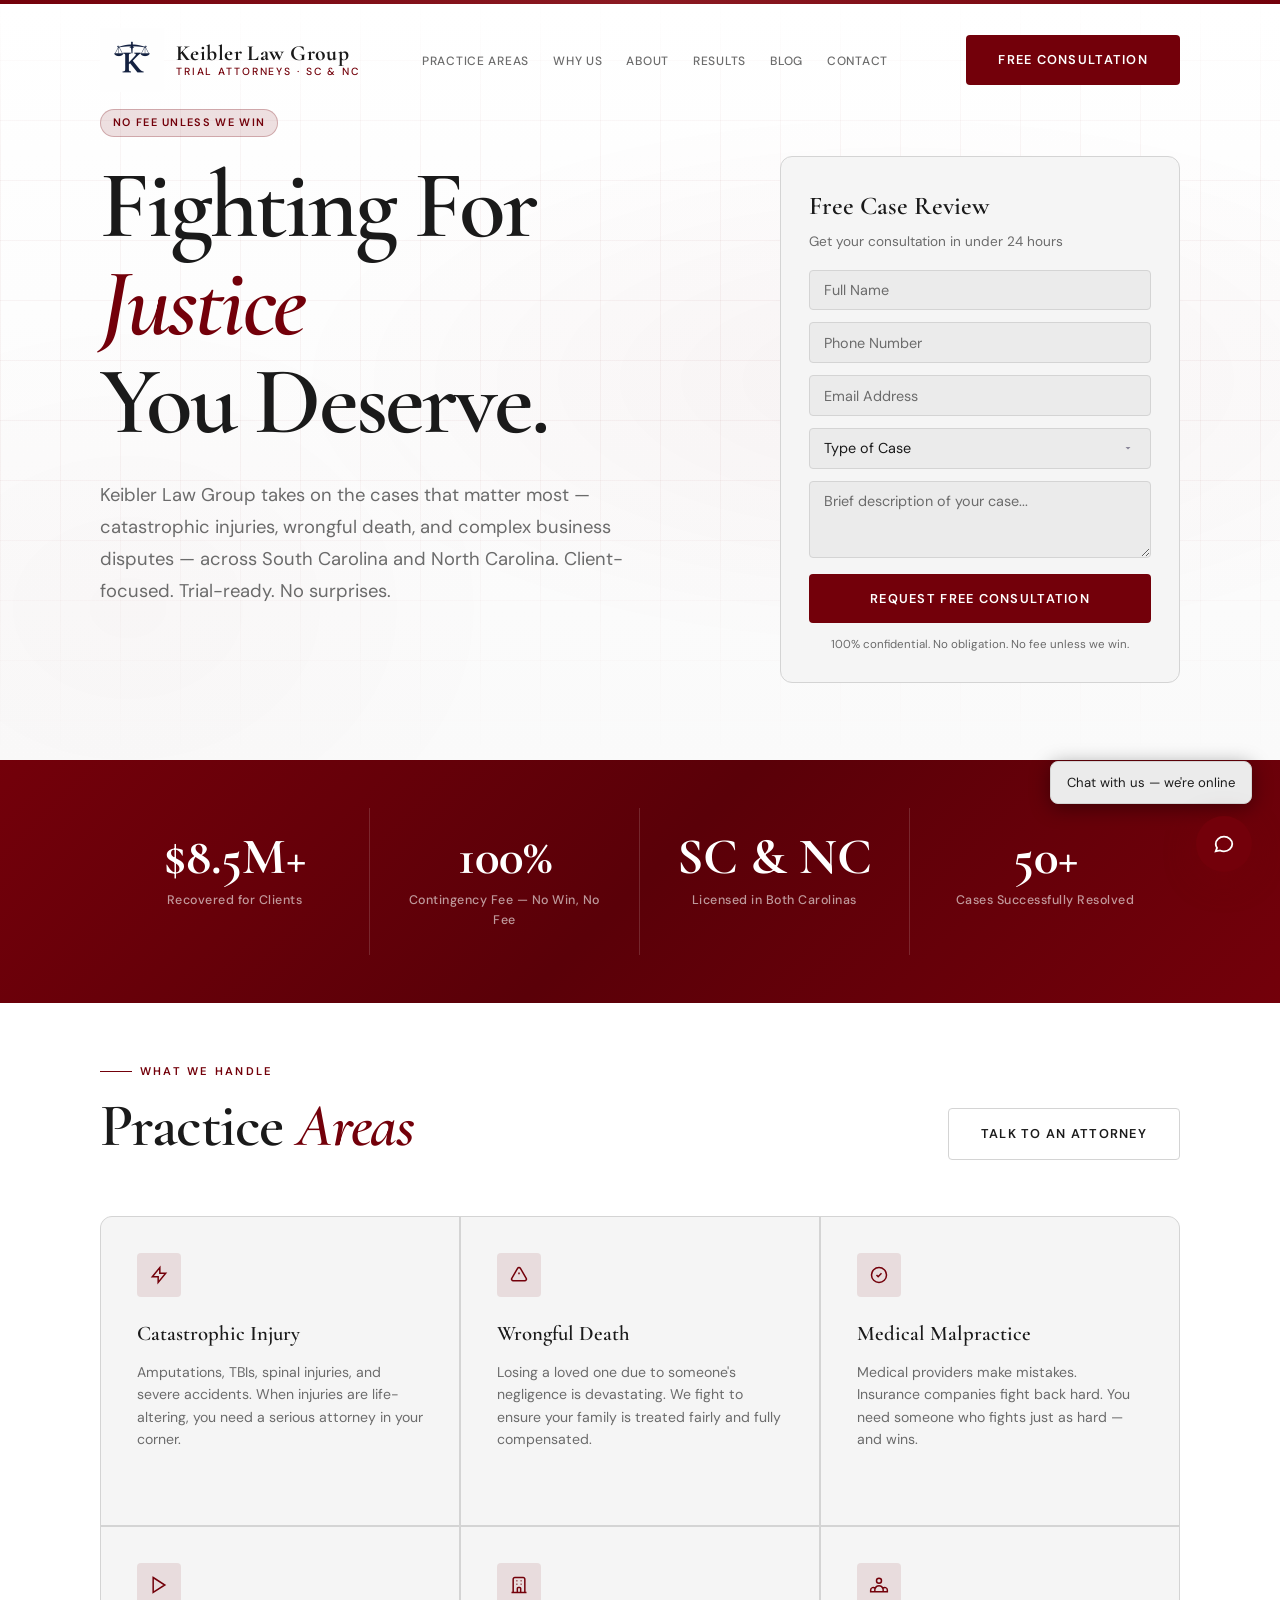
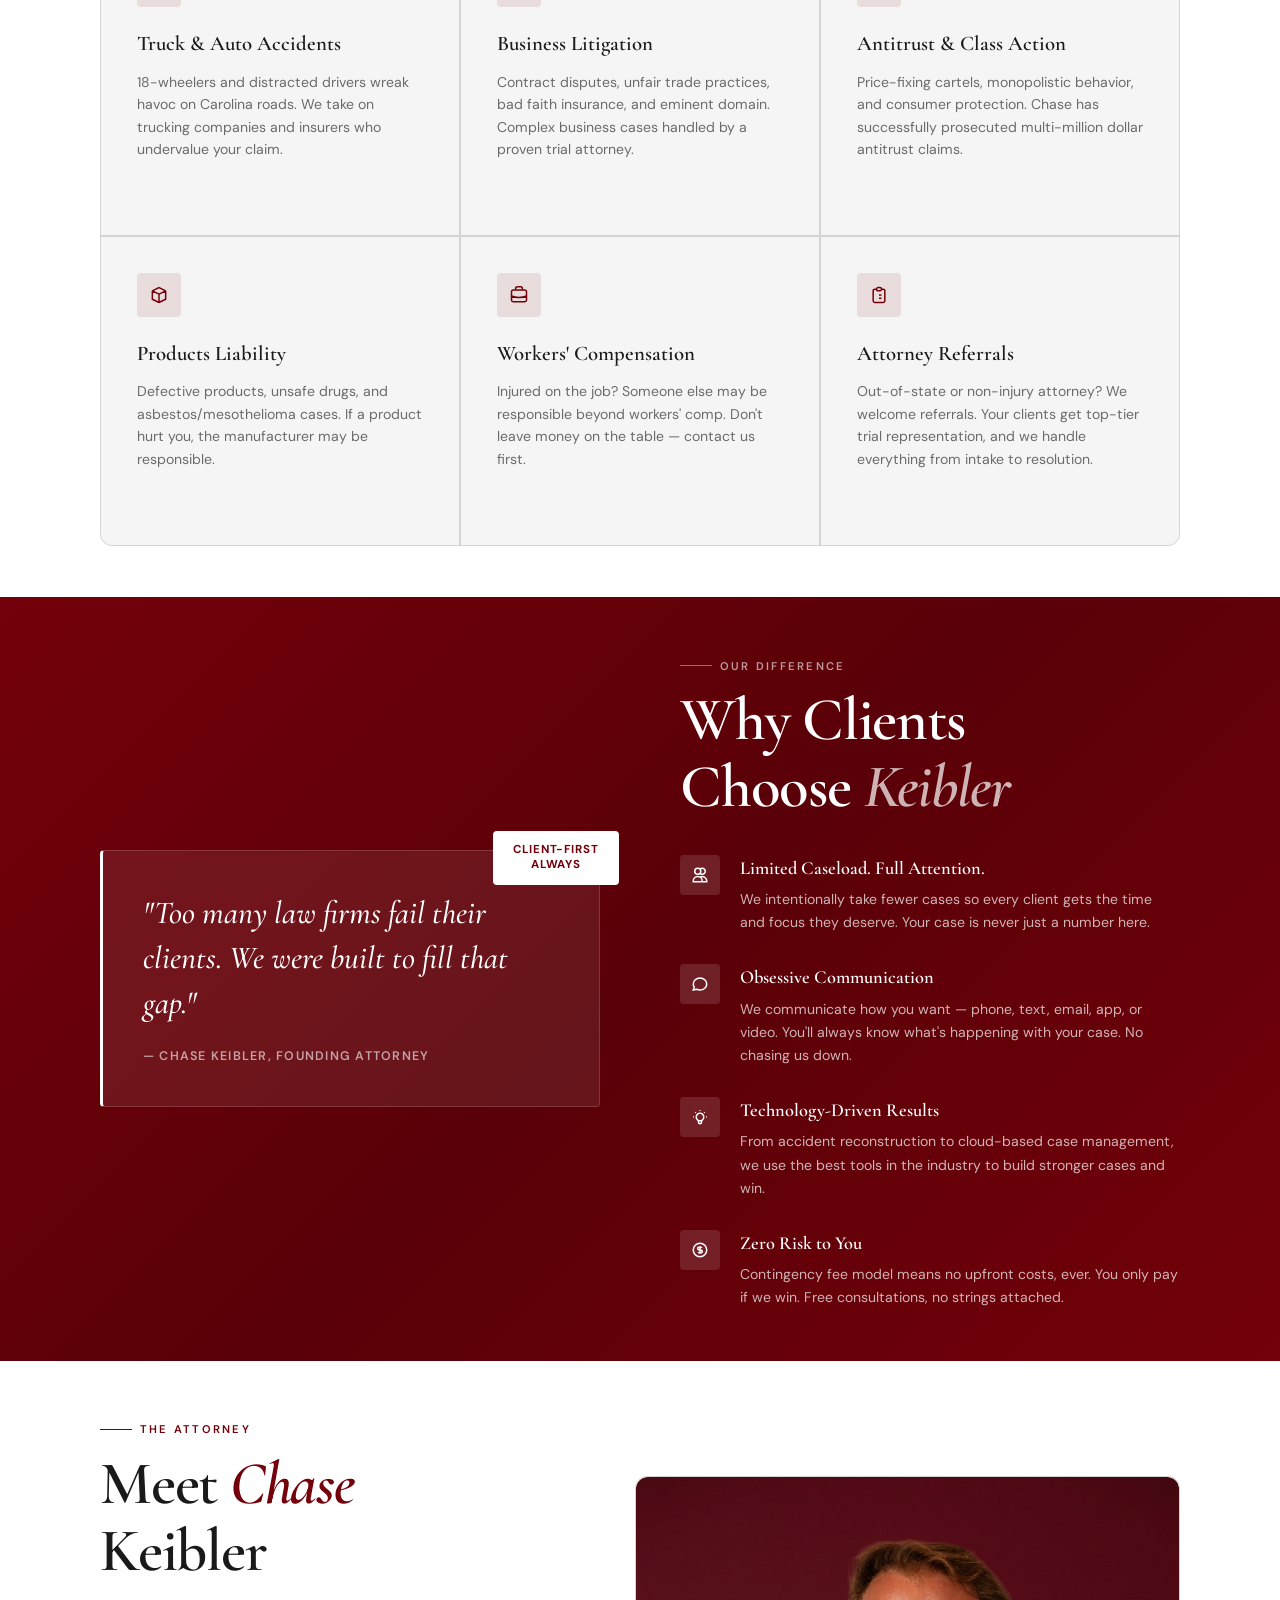
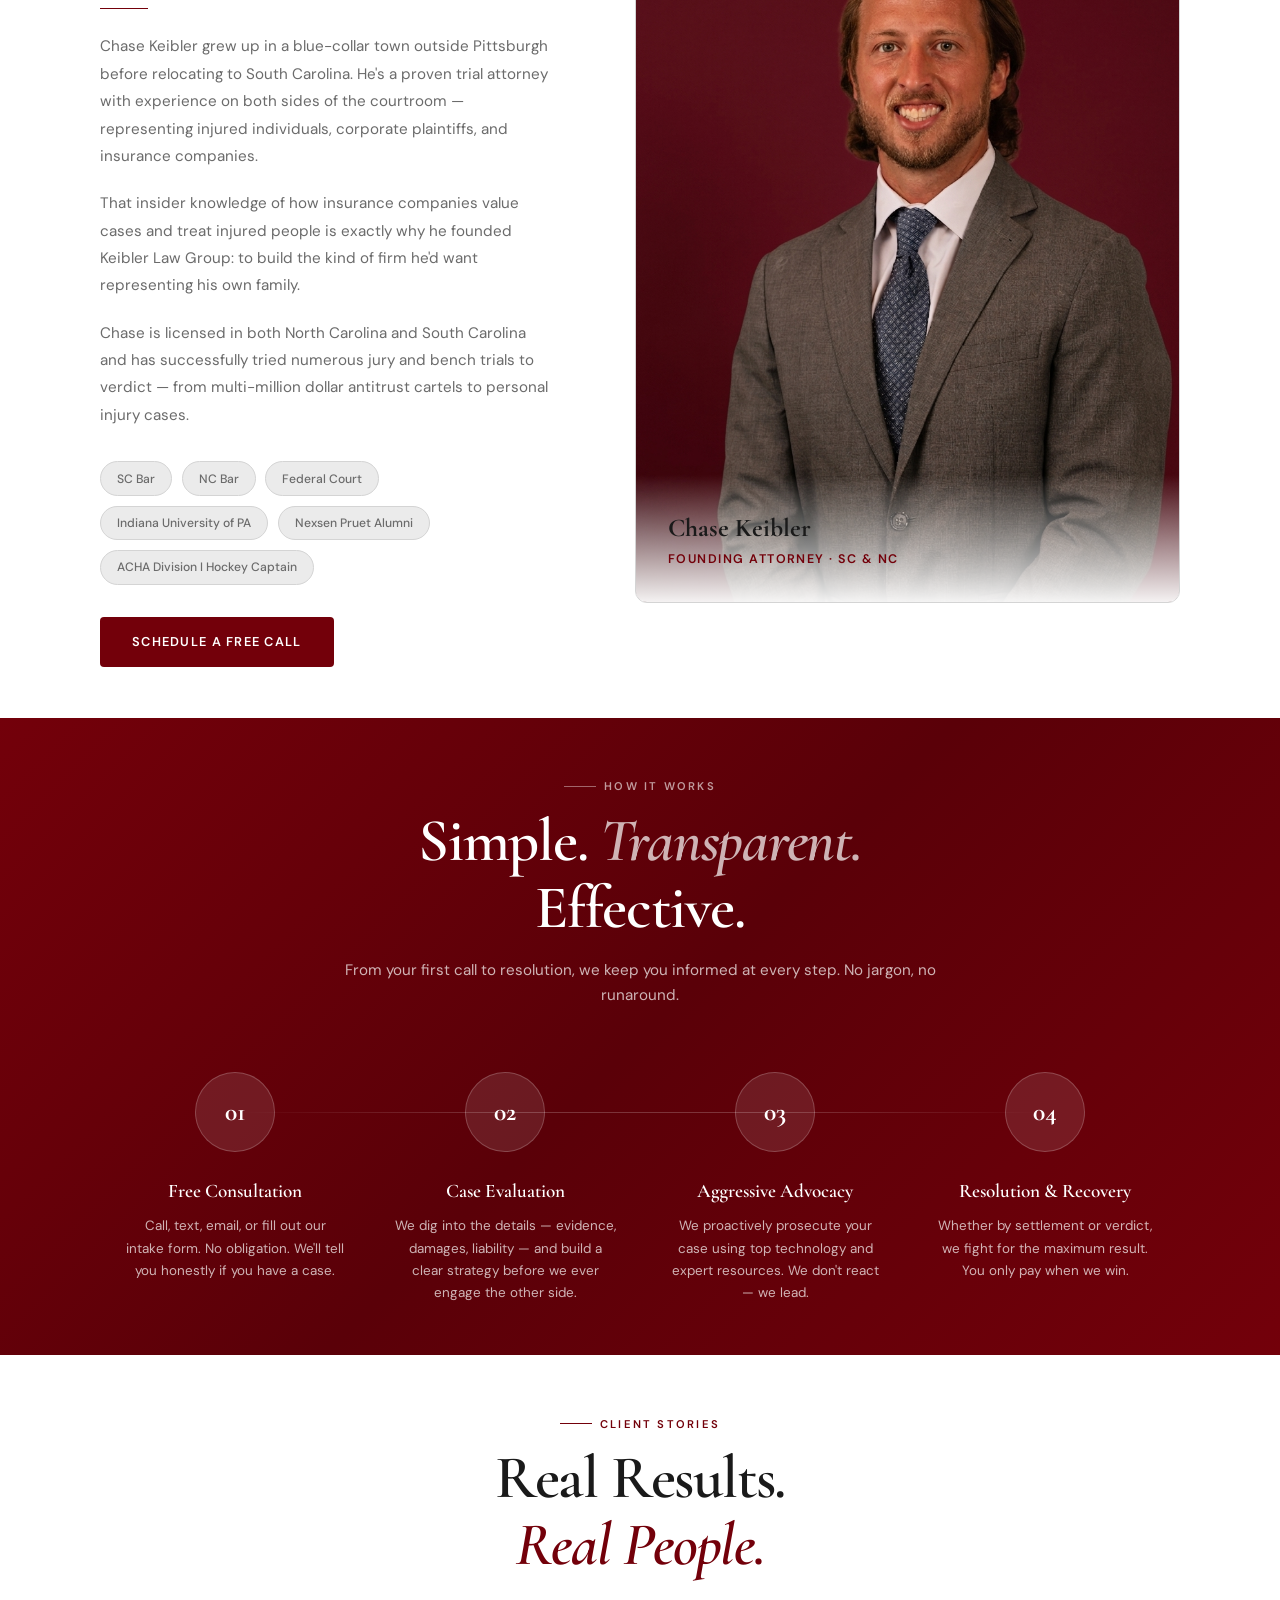
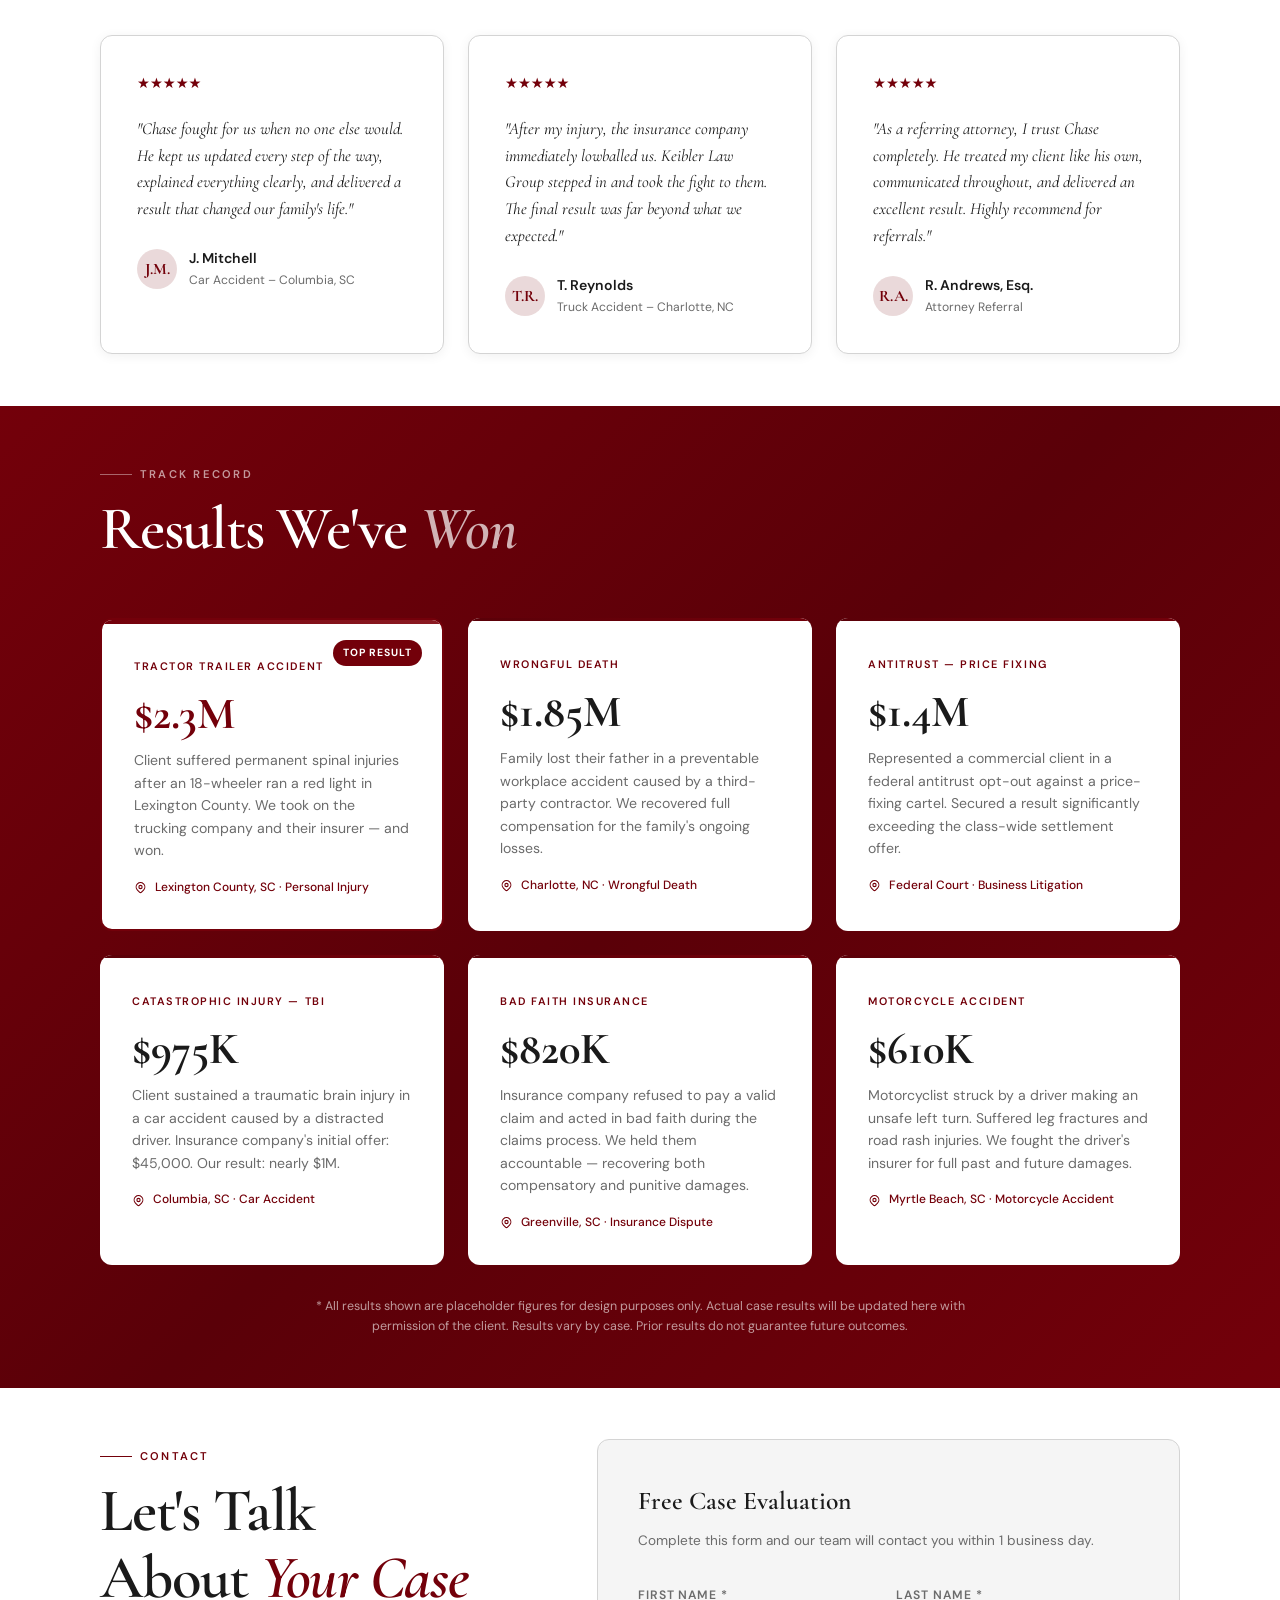
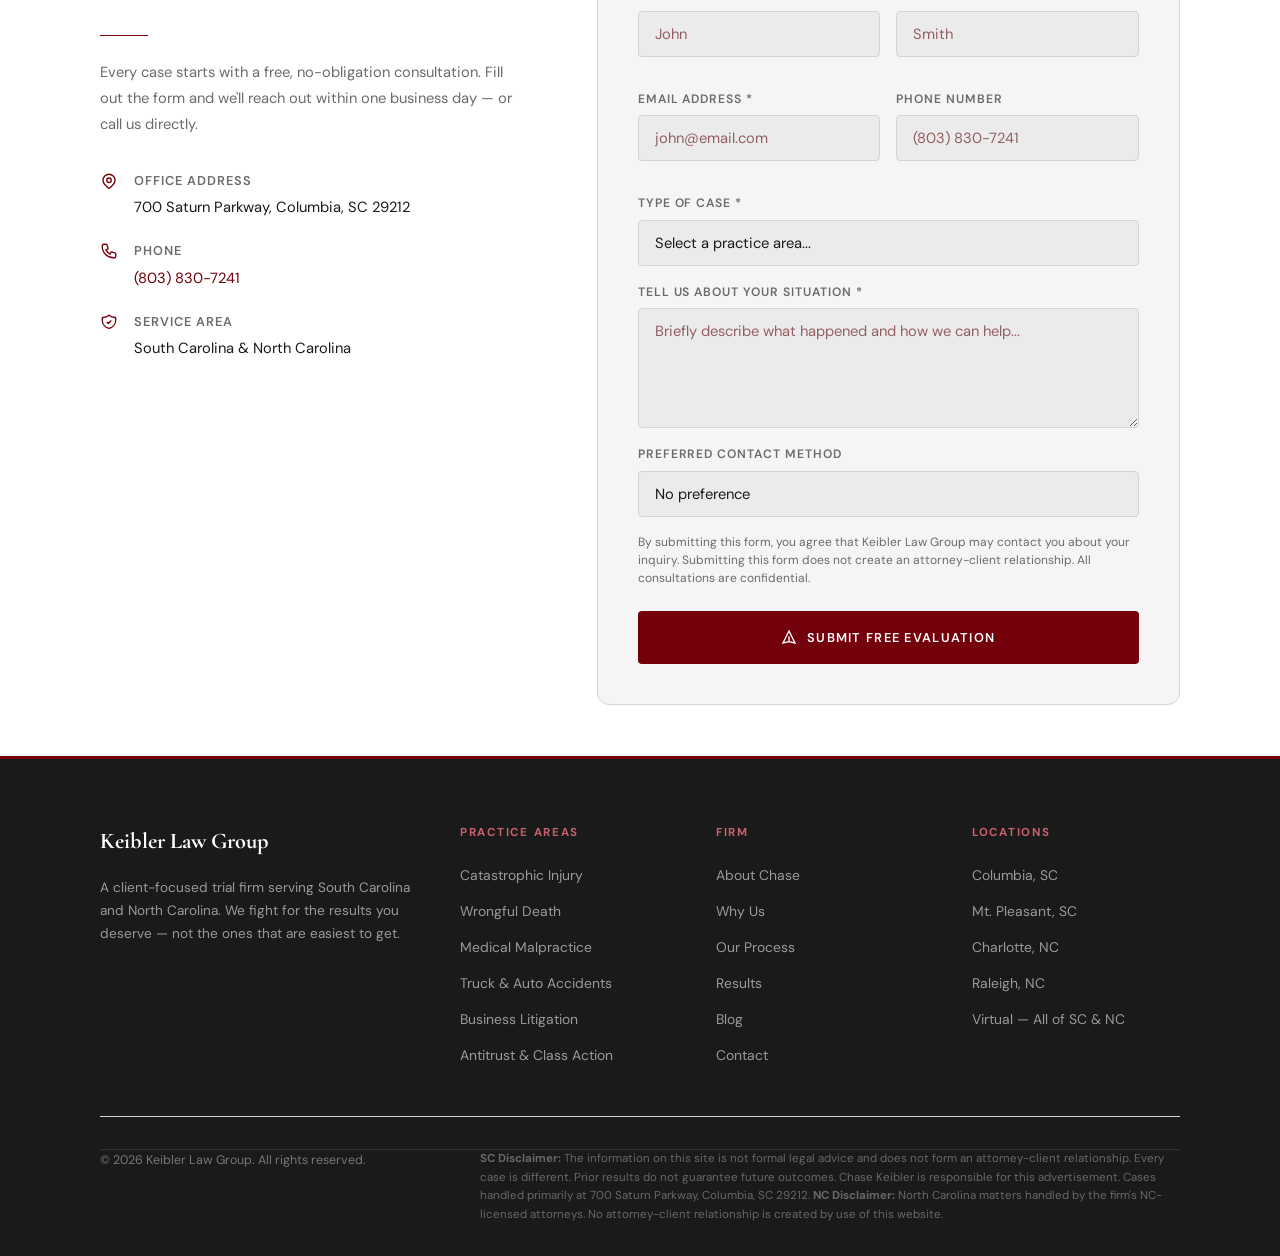
==== commit c856716a: "Add logo to navbar, clean up hero, fix nav layout - Add K scales logo image to navbar alongside firm" ====
--- a/index.html
+++ b/index.html
@@ -114,8 +114,11 @@
     <div class="container">
       <div class="nav-inner">
         <a href="#hero" class="nav-logo">
-          <span class="firm-name">Keibler Law Group</span>
-          <span class="firm-tagline">Trial Attorneys · SC &amp; NC</span>
+          <img src="images/logo-k.png" alt="Keibler Law Group" class="nav-logo-img" />
+          <div class="nav-logo-text">
+            <span class="firm-name">Keibler Law Group</span>
+            <span class="firm-tagline">Trial Attorneys · SC &amp; NC</span>
+          </div>
         </a>
         <ul class="nav-links">
           <li><a href="#practice-areas">Practice Areas</a></li>
@@ -153,7 +156,6 @@
     <div class="container">
       <div class="hero-content">
         <div class="hero-eyebrow reveal">
-          <span class="label">Trial Attorneys</span>
           <span class="badge">No Fee Unless We Win</span>
         </div>
         <h1 class="hero-headline reveal reveal-delay-1">
@@ -164,12 +166,6 @@
         <p class="hero-sub reveal reveal-delay-2">
           Keibler Law Group takes on the cases that matter most — catastrophic injuries, wrongful death, and complex business disputes — across South Carolina and North Carolina. Client-focused. Trial-ready. No surprises.
         </p>
-        <div class="hero-actions reveal reveal-delay-3">
-          <a href="#contact" class="btn btn-primary">
-            <svg width="16" height="16" fill="none" viewBox="0 0 24 24" stroke="currentColor" stroke-width="2"><path d="M8 12h.01M12 12h.01M16 12h.01M21 12c0 4.418-4.03 8-9 8a9.863 9.863 0 01-4.255-.949L3 20l1.395-3.72C3.512 15.042 3 13.574 3 12c0-4.418 4.03-8 9-8s9 3.582 9 8z"/></svg>
-            Get Free Consultation
-          </a>
-        </div>
       </div>
       <div class="hero-form-card reveal reveal-delay-2">
         <div class="hero-form-header">
--- a/css/styles.css
+++ b/css/styles.css
@@ -201,8 +201,17 @@
 }
 .nav-logo {
   display: flex;
+  align-items: center;
+  gap: 0.75rem;
+  line-height: 1.1;
+}
+.nav-logo-img {
+  height: 4rem;
+  width: auto;
+}
+.nav-logo-text {
+  display: flex;
   flex-direction: column;
-  line-height: 1.1;
 }
 .nav-logo .firm-name {
   font-family: var(--font-display);
@@ -221,16 +230,17 @@
 .nav-links {
   display: flex;
   align-items: center;
-  gap: 2rem;
+  gap: 1.5rem;
 }
 .nav-links a {
-  font-size: 0.8rem;
+  font-size: 0.75rem;
   font-weight: 500;
   letter-spacing: 0.06em;
   text-transform: uppercase;
   color: var(--clr-muted);
   transition: color var(--dur) var(--ease);
   position: relative;
+  white-space: nowrap;
 }
 .nav-links a::after {
   content: '';
@@ -244,7 +254,7 @@
 }
 .nav-links a:hover { color: var(--clr-white); }
 .nav-links a:hover::after { width: 100%; }
-.nav-cta { margin-left: 1rem; }
+.nav-cta { margin-left: 1rem; white-space: nowrap; }
 
 /* Hamburger */
 .hamburger {
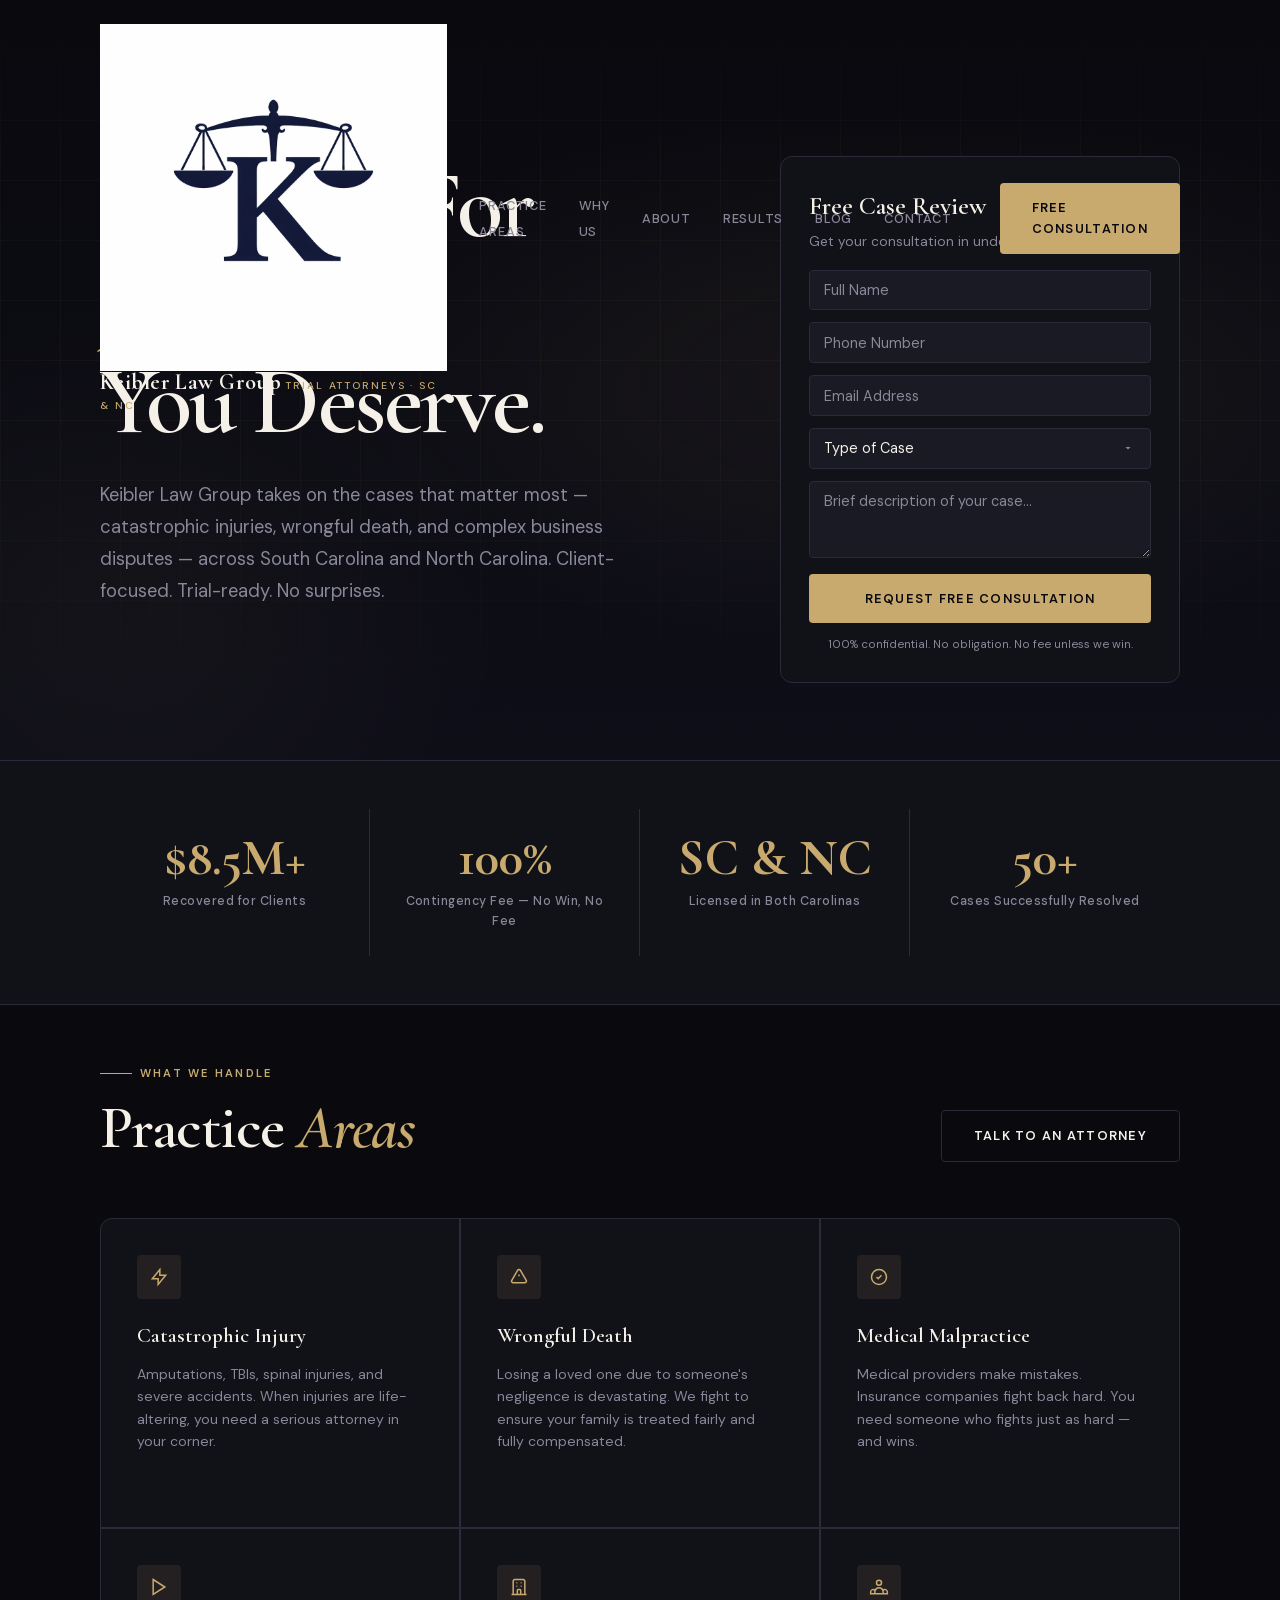
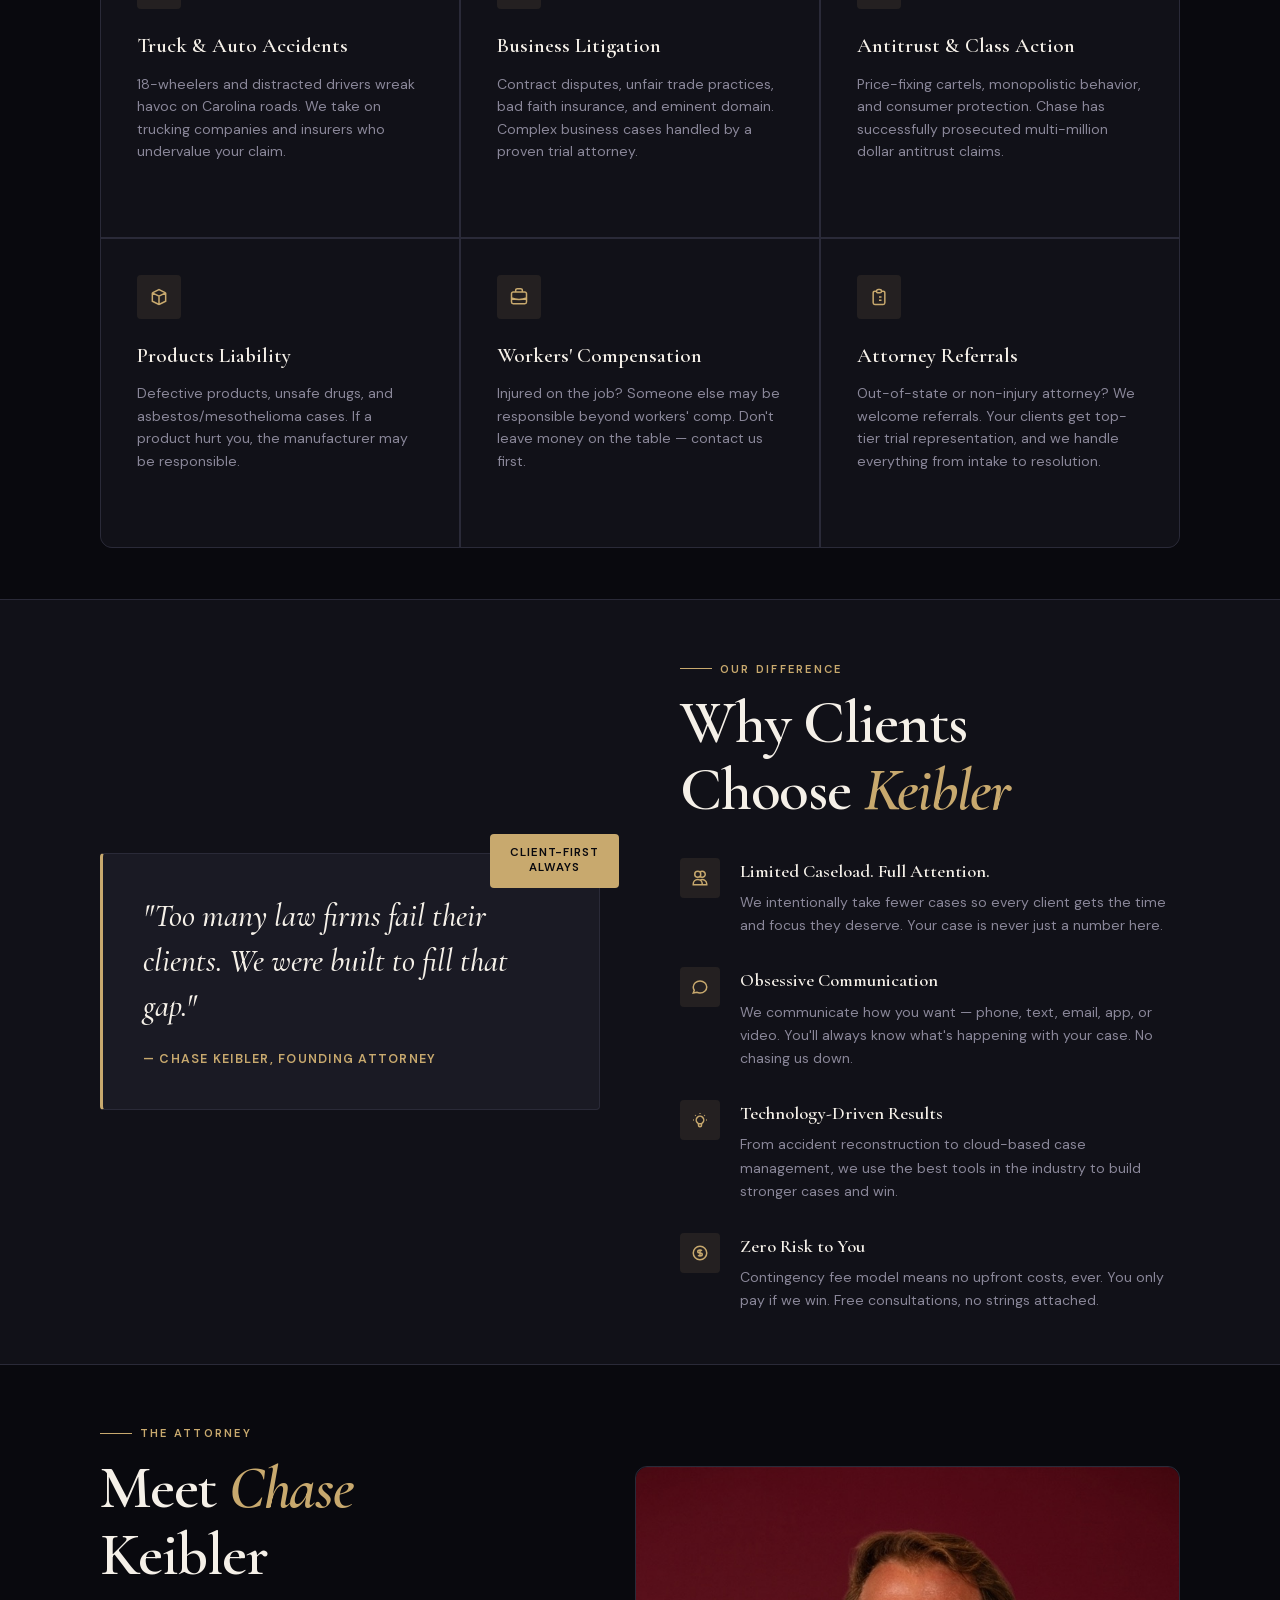
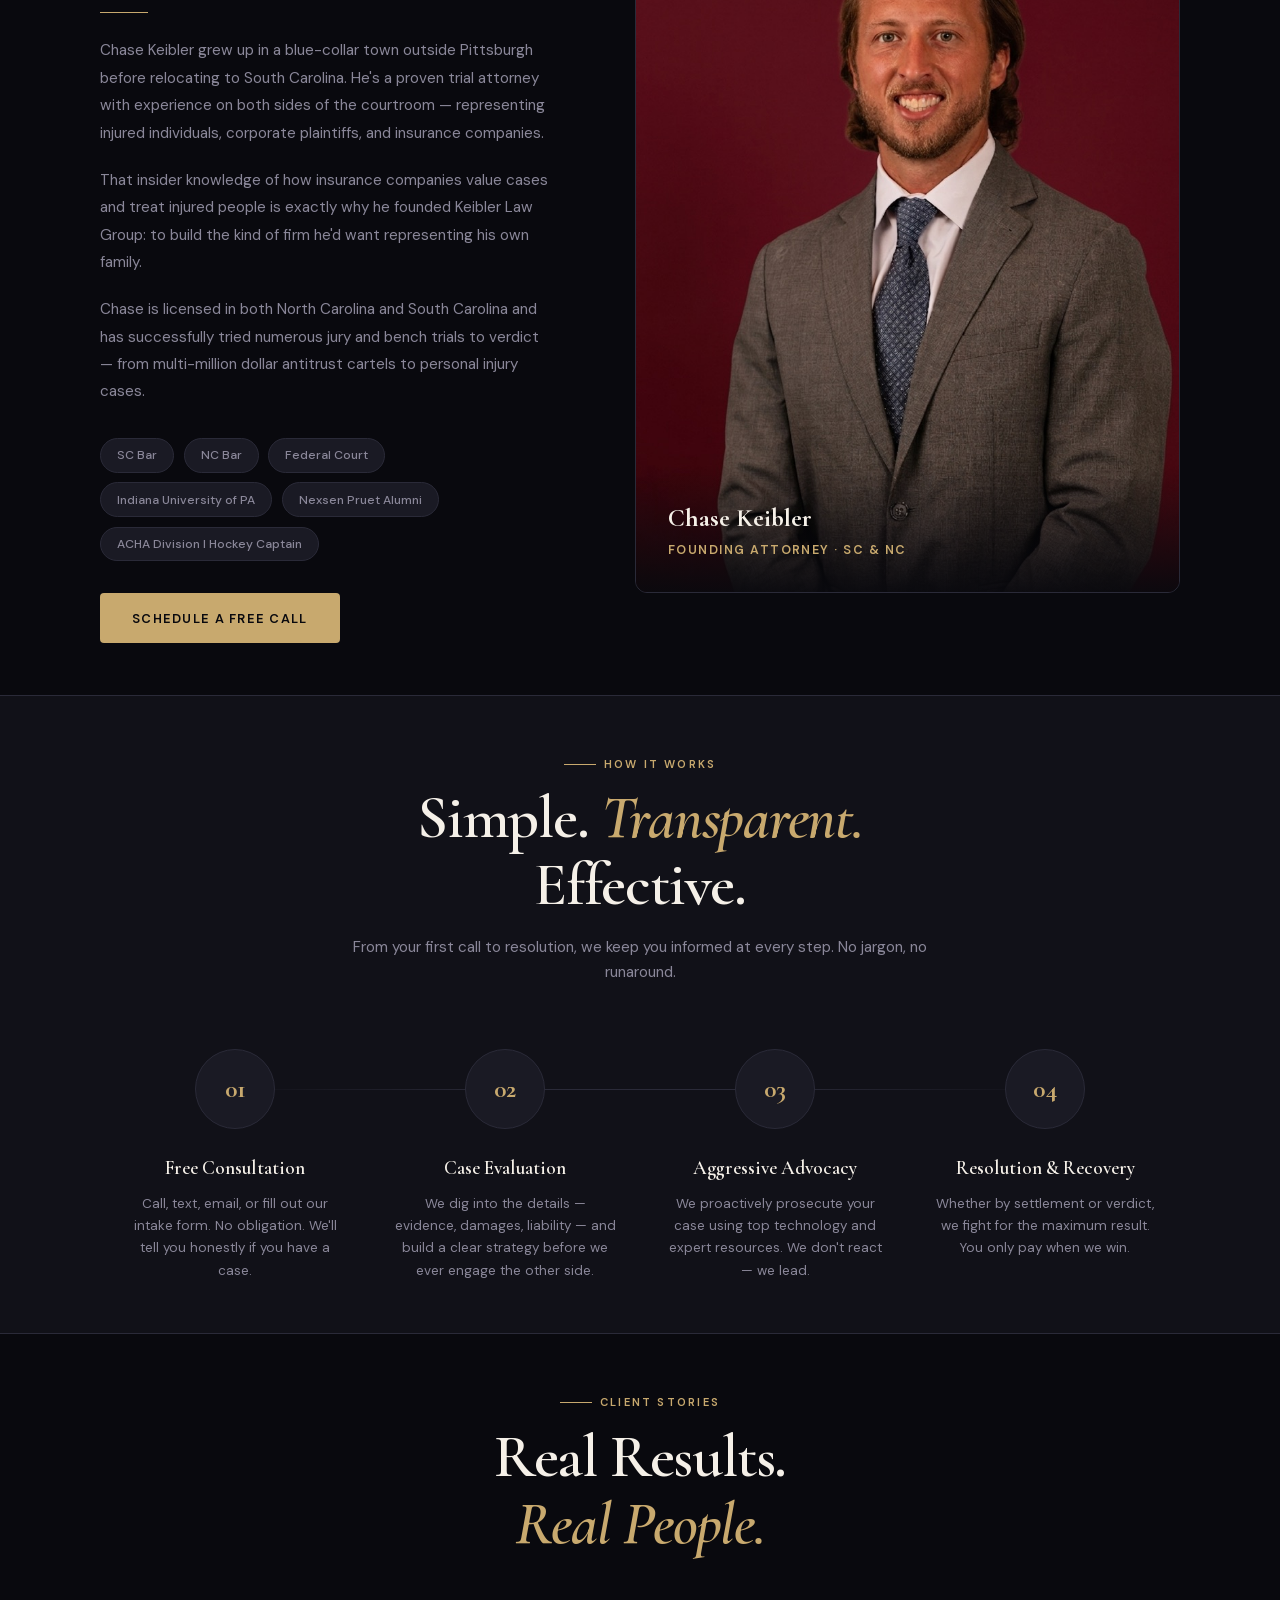
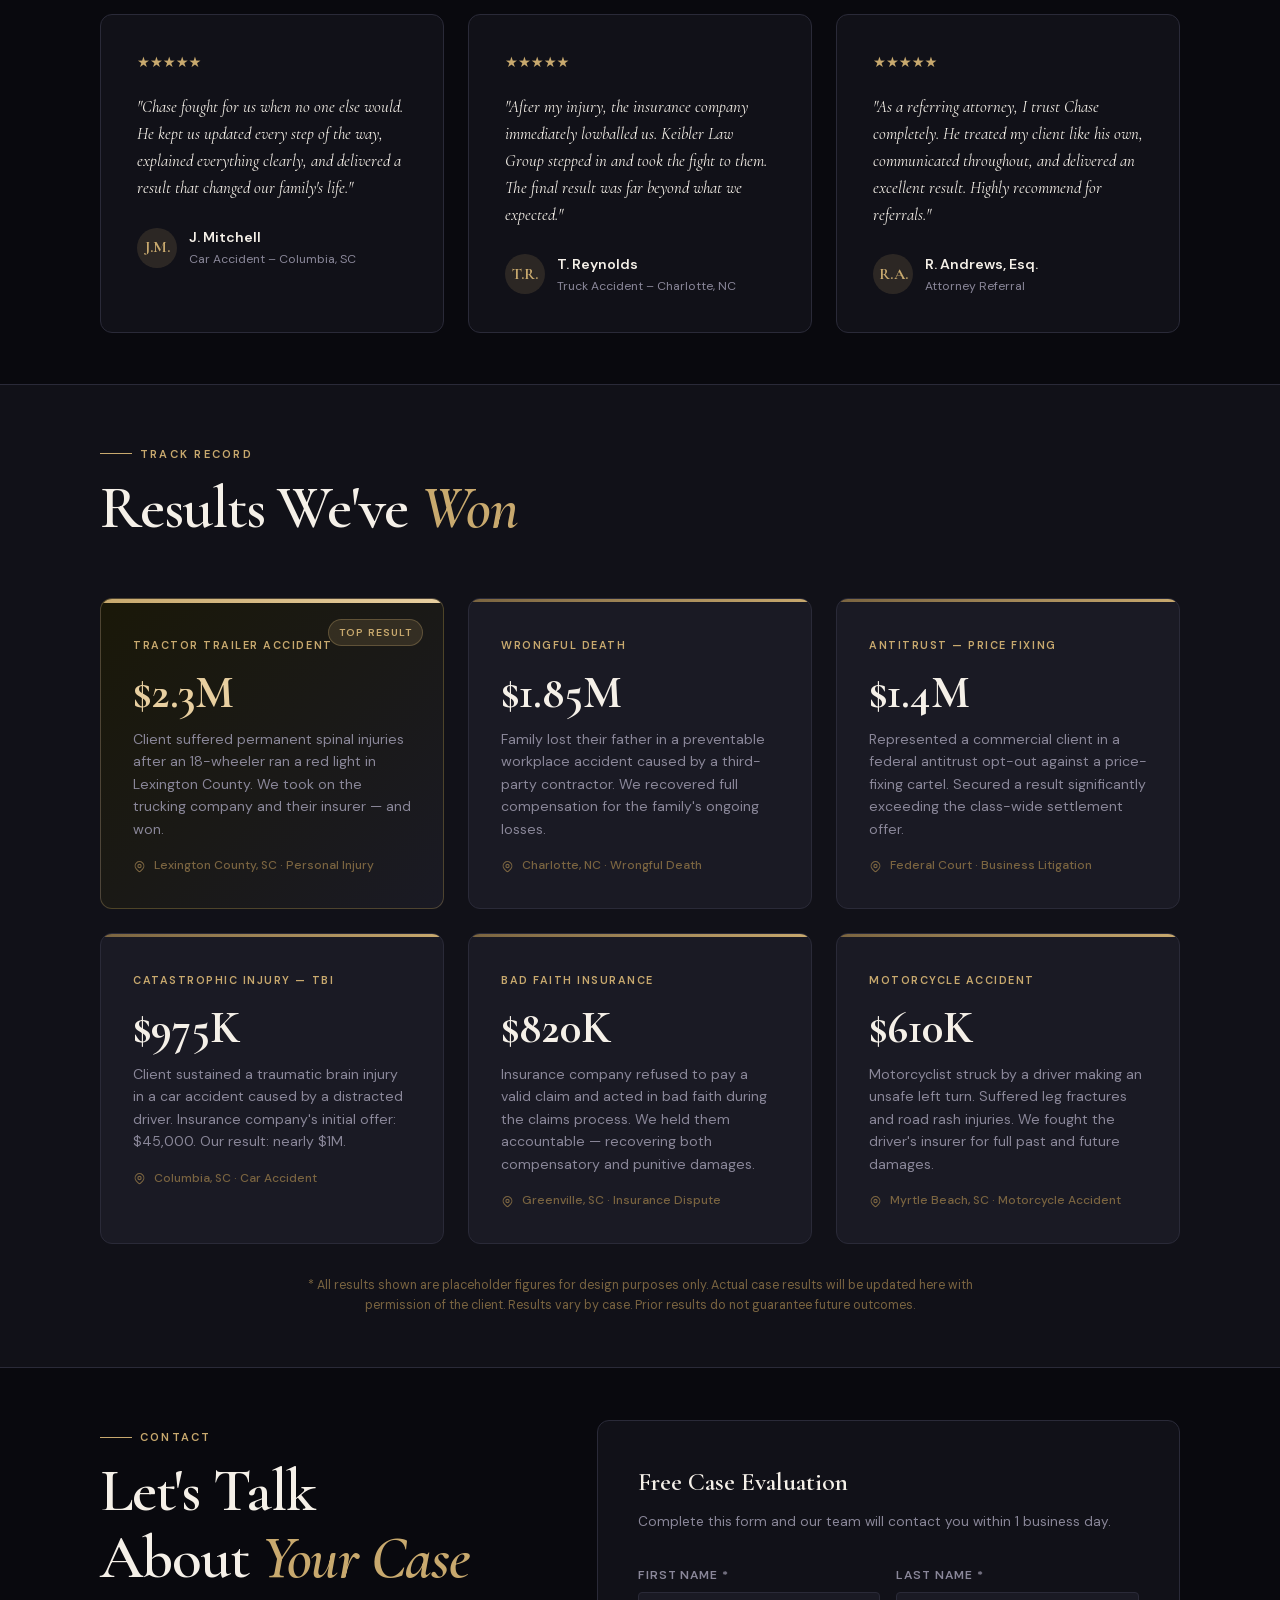
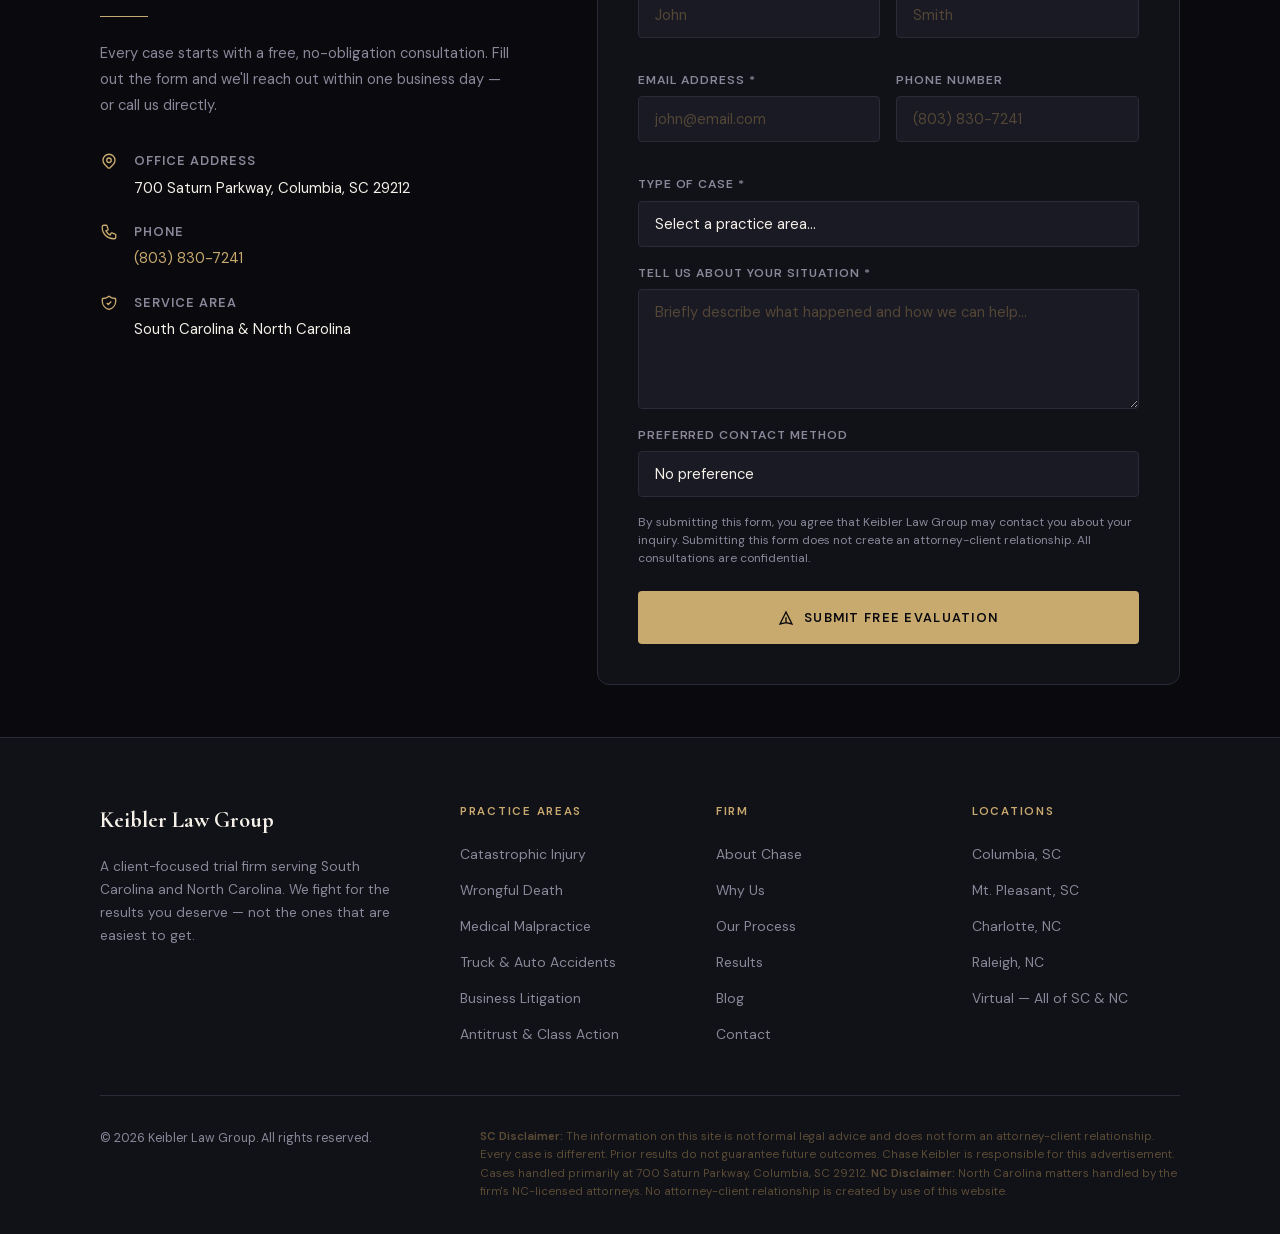
==== commit b8572eb0: "Improve page speed: compress image, self-host fonts, add preloads, remove chat widget - Compress hea" ====
--- a/index.html
+++ b/index.html
@@ -33,11 +33,11 @@
   <meta name="geo.placename" content="Columbia" />
 
   <!-- ============================================================
-       FONTS
-       ============================================================ -->
-  <link rel="preconnect" href="https://fonts.googleapis.com" />
-  <link rel="preconnect" href="https://fonts.gstatic.com" crossorigin />
-  <link href="https://fonts.googleapis.com/css2?family=Cormorant+Garamond:ital,wght@0,400;0,500;0,600;0,700;1,400;1,600&family=DM+Sans:wght@300;400;500;600&display=swap" rel="stylesheet" />
+       FONTS (self-hosted) & PRELOADS
+       ============================================================ -->
+  <link rel="preload" href="fonts/cormorant-garamond-normal.woff2" as="font" type="font/woff2" crossorigin />
+  <link rel="preload" href="fonts/dm-sans.woff2" as="font" type="font/woff2" crossorigin />
+  <link rel="preload" href="images/chase-keibler.jpg" as="image" />
 
   <!-- Stylesheet -->
   <link rel="stylesheet" href="css/styles.css" />
@@ -420,7 +420,7 @@
         </div>
 
         <div class="about-photo-placeholder reveal reveal-delay-2">
-          <img src="images/chase-keibler.png"
+          <img src="images/chase-keibler.jpg"
                alt="Chase Keibler, Founding Attorney at Keibler Law Group"
                width="842" height="1264"
                loading="lazy"
@@ -810,52 +810,8 @@
     <a href="#contact" class="btn btn-primary">Free Consult</a>
   </div>
 
-  <!-- Chat Launcher -->
-  <div id="chat-launcher">
-    <div id="chat-tooltip">Chat with us — we're online</div>
-    <div id="chat-bubble" onclick="toggleChat()" aria-label="Open live chat">
-      <svg id="chat-icon-open" width="22" height="22" fill="none" viewBox="0 0 24 24" stroke="currentColor" stroke-width="2"><path d="M8 12h.01M12 12h.01M16 12h.01M21 12c0 4.418-4.03 8-9 8a9.863 9.863 0 01-4.255-.949L3 20l1.395-3.72C3.512 15.042 3 13.574 3 12c0-4.418 4.03-8 9-8s9 3.582 9 8z"/></svg>
-      <svg id="chat-icon-close" width="22" height="22" fill="none" viewBox="0 0 24 24" stroke="currentColor" stroke-width="2" style="display:none"><path stroke-linecap="round" stroke-linejoin="round" d="M6 18L18 6M6 6l12 12"/></svg>
-    </div>
-  </div>
-
-  <div id="chat-panel">
-    <div class="chat-header">
-      <div class="chat-avatar">CK</div>
-      <div class="chat-header-info">
-        <div class="chat-name">Keibler Law Group</div>
-        <div class="chat-status">
-          <div class="chat-status-dot"></div>
-          Usually responds within minutes
-        </div>
-      </div>
-      <div class="chat-close-btn" onclick="toggleChat()">
-        <svg width="18" height="18" fill="none" viewBox="0 0 24 24" stroke="currentColor" stroke-width="2"><path stroke-linecap="round" stroke-linejoin="round" d="M6 18L18 6M6 6l12 12"/></svg>
-      </div>
-    </div>
-    <div class="chat-messages">
-      <div class="chat-msg incoming">
-        Hi! Were you or a loved one injured, or do you have a legal question?
-        <div class="chat-msg-time">Just now</div>
-      </div>
-    </div>
-    <div class="chat-quick-replies">
-      <button class="chat-quick-btn" onclick="chatQuickReply(this, 'I was in a car or truck accident')">I was in a car or truck accident</button>
-      <button class="chat-quick-btn" onclick="chatQuickReply(this, 'I have a business dispute')">I have a business dispute</button>
-      <button class="chat-quick-btn" onclick="chatQuickReply(this, 'I have a different question')">I have a different question</button>
-    </div>
-    <div class="chat-input-row">
-      <input class="chat-input" id="chatInput" type="text" placeholder="Type a message..." onkeydown="if(event.key==='Enter')sendChatMsg()" />
-      <div class="chat-send-btn" onclick="sendChatMsg()">
-        <svg width="14" height="14" fill="none" viewBox="0 0 24 24" stroke="currentColor" stroke-width="2.5"><path d="M12 19l9 2-9-18-9 18 9-2zm0 0v-8"/></svg>
-      </div>
-    </div>
-    <div class="chat-powered">Powered by Keibler Law Group · Secure &amp; Confidential</div>
-  </div>
-
   <!-- Scripts -->
   <script src="js/main.min.js"></script>
-  <script src="js/chat.min.js"></script>
 
 </body>
 </html>
--- a/css/styles.css
+++ b/css/styles.css
@@ -1,17 +1,42 @@
+/* ============================================================
+   SELF-HOSTED FONTS
+   ============================================================ */
+@font-face {
+  font-family: 'Cormorant Garamond';
+  font-style: normal;
+  font-weight: 400 700;
+  font-display: swap;
+  src: url('../fonts/cormorant-garamond-normal.woff2') format('woff2');
+}
+@font-face {
+  font-family: 'Cormorant Garamond';
+  font-style: italic;
+  font-weight: 400 600;
+  font-display: swap;
+  src: url('../fonts/cormorant-garamond-italic.woff2') format('woff2');
+}
+@font-face {
+  font-family: 'DM Sans';
+  font-style: normal;
+  font-weight: 300 600;
+  font-display: swap;
+  src: url('../fonts/dm-sans.woff2') format('woff2');
+}
+
 /* ============================================================
    DESIGN TOKENS — edit these to retheme the entire site
    ============================================================ */
 :root {
-  /* --- Palette (Garnet & White — SC Gamecocks) --- */
-  --clr-bg:          #FFFFFF;   /* clean white background */
-  --clr-surface:     #F5F5F5;   /* light neutral card backgrounds */
-  --clr-surface-2:   #EBEBEB;   /* slightly darker surface */
-  --clr-border:      #D4D4D4;   /* subtle borders */
-  --clr-gold:        #73000A;   /* garnet — primary accent */
-  --clr-gold-light:  #8B1A22;   /* lighter garnet for hover */
-  --clr-gold-dim:    #5A0008;   /* deep garnet */
-  --clr-white:       #1A1A1A;   /* dark text on white bg */
-  --clr-muted:       #6B6B6B;   /* secondary text */
+  /* --- Palette --- */
+  --clr-bg:          #09090E;   /* main dark background */
+  --clr-surface:     #111118;   /* card/section backgrounds */
+  --clr-surface-2:   #1A1A24;   /* lighter surface */
+  --clr-border:      #2A2A38;   /* subtle borders */
+  --clr-gold:        #C8A96E;   /* primary accent */
+  --clr-gold-light:  #E8CFA0;   /* hover / highlight */
+  --clr-gold-dim:    #7A6440;   /* muted gold */
+  --clr-white:       #F5F0E8;   /* warm white text */
+  --clr-muted:       #8A8799;   /* secondary text */
   --clr-danger:      #C84B4B;   /* error states */
 
   /* --- Typography --- */
@@ -37,7 +62,7 @@
   top: -100%;
   left: 1rem;
   background: var(--clr-gold);
-  color: #FFFFFF;
+  color: #09090E;
   padding: 0.75rem 1.5rem;
   border-radius: var(--radius);
   font-weight: 600;
@@ -113,12 +138,12 @@
 }
 .btn-primary {
   background: var(--clr-gold);
-  color: #FFFFFF;
+  color: #09090E;
 }
 .btn-primary:hover {
   background: var(--clr-gold-light);
   transform: translateY(-2px);
-  box-shadow: 0 12px 40px rgba(115, 0, 10, 0.3);
+  box-shadow: 0 12px 40px rgba(200, 169, 110, 0.3);
 }
 .btn-outline {
   background: transparent;
@@ -165,22 +190,9 @@
 /* ============================================================
    NAVIGATION
    ============================================================ */
-/* Garnet accent bar at top of page */
-body::before {
-  content: '';
-  display: block;
-  width: 100%;
-  height: 4px;
-  background: linear-gradient(90deg, #73000A 0%, #8B1A22 50%, #73000A 100%);
+#navbar {
   position: fixed;
   top: 0;
-  left: 0;
-  z-index: 1000;
-}
-
-#navbar {
-  position: fixed;
-  top: 4px;
   left: 0;
   right: 0;
   z-index: 999;
@@ -188,7 +200,7 @@
   transition: all 0.5s var(--ease);
 }
 #navbar.scrolled {
-  background: rgba(255, 255, 255, 0.96);
+  background: rgba(9, 9, 14, 0.96);
   backdrop-filter: blur(12px);
   padding: 1rem 0;
   border-bottom: 1px solid var(--clr-border);
@@ -201,17 +213,8 @@
 }
 .nav-logo {
   display: flex;
-  align-items: center;
-  gap: 0.75rem;
+  flex-direction: column;
   line-height: 1.1;
-}
-.nav-logo-img {
-  height: 4rem;
-  width: auto;
-}
-.nav-logo-text {
-  display: flex;
-  flex-direction: column;
 }
 .nav-logo .firm-name {
   font-family: var(--font-display);
@@ -230,17 +233,16 @@
 .nav-links {
   display: flex;
   align-items: center;
-  gap: 1.5rem;
+  gap: 2rem;
 }
 .nav-links a {
-  font-size: 0.75rem;
+  font-size: 0.8rem;
   font-weight: 500;
   letter-spacing: 0.06em;
   text-transform: uppercase;
   color: var(--clr-muted);
   transition: color var(--dur) var(--ease);
   position: relative;
-  white-space: nowrap;
 }
 .nav-links a::after {
   content: '';
@@ -254,7 +256,7 @@
 }
 .nav-links a:hover { color: var(--clr-white); }
 .nav-links a:hover::after { width: 100%; }
-.nav-cta { margin-left: 1rem; white-space: nowrap; }
+.nav-cta { margin-left: 1rem; }
 
 /* Hamburger */
 .hamburger {
@@ -279,7 +281,7 @@
   display: none;
   position: fixed;
   inset: 0;
-  background: rgba(255,255,255,0.98);
+  background: rgba(9,9,14,0.98);
   backdrop-filter: blur(12px);
   z-index: 998;
   flex-direction: column;
@@ -324,16 +326,16 @@
   position: absolute;
   inset: 0;
   background:
-    radial-gradient(ellipse 80% 60% at 70% 50%, rgba(115,0,10,0.04) 0%, transparent 60%),
-    radial-gradient(ellipse 60% 80% at 10% 80%, rgba(115,0,10,0.02) 0%, transparent 50%),
-    linear-gradient(180deg, #FFFFFF 0%, #FAFAFA 100%);
+    radial-gradient(ellipse 80% 60% at 70% 50%, rgba(200,169,110,0.07) 0%, transparent 60%),
+    radial-gradient(ellipse 60% 80% at 10% 80%, rgba(200,169,110,0.04) 0%, transparent 50%),
+    linear-gradient(180deg, #09090E 0%, #0E0E18 100%);
 }
 .hero-grid-overlay {
   position: absolute;
   inset: 0;
   background-image:
-    linear-gradient(rgba(115,0,10,0.04) 1px, transparent 1px),
-    linear-gradient(90deg, rgba(115,0,10,0.04) 1px, transparent 1px);
+    linear-gradient(rgba(200,169,110,0.04) 1px, transparent 1px),
+    linear-gradient(90deg, rgba(200,169,110,0.04) 1px, transparent 1px);
   background-size: 60px 60px;
   mask-image: linear-gradient(to bottom, transparent, black 20%, black 60%, transparent);
 }
@@ -350,8 +352,8 @@
 }
 .hero-eyebrow .label { font-size: 0.68rem; }
 .hero-eyebrow .badge {
-  background: rgba(115,0,10,0.12);
-  border: 1px solid rgba(115,0,10,0.25);
+  background: rgba(200,169,110,0.12);
+  border: 1px solid rgba(200,169,110,0.25);
   color: var(--clr-gold);
   padding: 0.25rem 0.75rem;
   font-size: 0.68rem;
@@ -517,9 +519,9 @@
    STATS BAR
    ============================================================ */
 #stats {
-  background: linear-gradient(135deg, #73000A 0%, #5A0008 50%, #73000A 100%);
-  color: #FFFFFF;
-  border: none;
+  background: var(--clr-surface);
+  border-top: 1px solid var(--clr-border);
+  border-bottom: 1px solid var(--clr-border);
   padding: 3rem 0;
 }
 .stats-grid {
@@ -530,26 +532,26 @@
 .stat-item {
   padding: 1.5rem 2rem;
   text-align: center;
-  border-right: 1px solid rgba(255,255,255,0.15);
+  border-right: 1px solid var(--clr-border);
 }
 .stat-item:last-child { border-right: none; }
 .stat-number {
   font-family: var(--font-display);
   font-size: clamp(2rem, 4vw, 3.2rem);
   font-weight: 700;
-  color: #FFFFFF;
+  color: var(--clr-gold);
   line-height: 1;
   margin-bottom: 0.4rem;
 }
 .stat-label {
   font-size: 0.78rem;
-  color: rgba(255,255,255,0.6);
+  color: var(--clr-muted);
   font-weight: 500;
   letter-spacing: 0.04em;
 }
 @media (max-width: 700px) {
   .stats-grid { grid-template-columns: repeat(2, 1fr); }
-  .stat-item { border-bottom: 1px solid rgba(255,255,255,0.15); }
+  .stat-item { border-bottom: 1px solid var(--clr-border); }
   .stat-item:nth-child(even) { border-right: none; }
 }
 
@@ -586,11 +588,11 @@
 .practice-card::before {
   content: '';
   position: absolute;
-  top: 0;
+  bottom: 0;
   left: 0;
   right: 0;
-  height: 3px;
-  background: linear-gradient(90deg, var(--clr-gold), var(--clr-gold-light));
+  height: 2px;
+  background: var(--clr-gold);
   transform: scaleX(0);
   transition: transform var(--dur) var(--ease);
 }
@@ -599,7 +601,7 @@
 .practice-icon {
   width: 2.75rem;
   height: 2.75rem;
-  background: rgba(115,0,10,0.1);
+  background: rgba(200,169,110,0.1);
   border-radius: var(--radius);
   display: flex;
   align-items: center;
@@ -608,7 +610,7 @@
   color: var(--clr-gold);
   transition: background var(--dur);
 }
-.practice-card:hover .practice-icon { background: rgba(115,0,10,0.18); }
+.practice-card:hover .practice-icon { background: rgba(200,169,110,0.18); }
 .practice-card h3 {
   font-family: var(--font-display);
   font-size: 1.3rem;
@@ -650,14 +652,10 @@
    ============================================================ */
 #why-us {
   padding: var(--section-pad) 0;
-  background: linear-gradient(135deg, #73000A 0%, #5A0008 50%, #73000A 100%);
-  color: #FFFFFF;
-  border: none;
-}
-#why-us .label { color: rgba(255,255,255,0.6); }
-#why-us .label::before { background: rgba(255,255,255,0.4); }
-#why-us .section-title { color: #FFFFFF; }
-#why-us .section-title em { color: rgba(255,255,255,0.7); }
+  background: var(--clr-surface);
+  border-top: 1px solid var(--clr-border);
+  border-bottom: 1px solid var(--clr-border);
+}
 .why-layout {
   display: grid;
   grid-template-columns: 1fr 1fr;
@@ -668,9 +666,9 @@
   position: relative;
 }
 .why-quote-block {
-  background: rgba(255,255,255,0.08);
-  border: 1px solid rgba(255,255,255,0.15);
-  border-left: 3px solid #FFFFFF;
+  background: var(--clr-surface-2);
+  border: 1px solid var(--clr-border);
+  border-left: 3px solid var(--clr-gold);
   padding: 2.5rem;
   border-radius: var(--radius);
   position: relative;
@@ -681,14 +679,14 @@
   font-weight: 500;
   font-style: italic;
   line-height: 1.4;
-  color: #FFFFFF;
+  color: var(--clr-white);
 }
 .why-quote-block cite {
   display: block;
   margin-top: 1.25rem;
   font-size: 0.78rem;
   font-style: normal;
-  color: rgba(255,255,255,0.6);
+  color: var(--clr-gold);
   letter-spacing: 0.1em;
   text-transform: uppercase;
   font-weight: 600;
@@ -697,8 +695,8 @@
   position: absolute;
   top: -1.25rem;
   right: -1.25rem;
-  background: #FFFFFF;
-  color: #73000A;
+  background: var(--clr-gold);
+  color: #09090E;
   padding: 0.75rem 1.25rem;
   border-radius: var(--radius);
   font-size: 0.72rem;
@@ -722,12 +720,12 @@
   width: 2.5rem;
   height: 2.5rem;
   flex-shrink: 0;
-  background: rgba(255,255,255,0.12);
+  background: rgba(200,169,110,0.1);
   border-radius: var(--radius);
   display: flex;
   align-items: center;
   justify-content: center;
-  color: #FFFFFF;
+  color: var(--clr-gold);
   margin-top: 2px;
 }
 .diff-item h4 {
@@ -735,11 +733,10 @@
   font-size: 1.15rem;
   font-weight: 600;
   margin-bottom: 0.3rem;
-  color: #FFFFFF;
 }
 .diff-item p {
   font-size: 0.88rem;
-  color: rgba(255,255,255,0.7);
+  color: var(--clr-muted);
   line-height: 1.65;
 }
 @media (max-width: 860px) {
@@ -803,7 +800,7 @@
   bottom: 0;
   left: 0;
   right: 0;
-  background: linear-gradient(to top, rgba(255,255,255,0.95) 0%, transparent 100%);
+  background: linear-gradient(to top, rgba(9,9,14,0.95) 0%, transparent 100%);
   padding: 2rem;
 }
 .about-name {
@@ -829,21 +826,17 @@
    ============================================================ */
 #process {
   padding: var(--section-pad) 0;
-  background: linear-gradient(135deg, #73000A 0%, #5A0008 50%, #73000A 100%);
-  color: #FFFFFF;
-  border: none;
-}
-#process .label { color: rgba(255,255,255,0.6); }
-#process .label::before { background: rgba(255,255,255,0.4); }
-#process .section-title { color: #FFFFFF; }
-#process .section-title em { color: rgba(255,255,255,0.7); }
+  background: var(--clr-surface);
+  border-top: 1px solid var(--clr-border);
+  border-bottom: 1px solid var(--clr-border);
+}
 .process-header {
   text-align: center;
   max-width: 600px;
   margin: 0 auto 4rem;
 }
 .process-header .section-title { margin-bottom: 1rem; }
-.process-header p { color: rgba(255,255,255,0.7); font-size: 0.95rem; }
+.process-header p { color: var(--clr-muted); font-size: 0.95rem; }
 .process-steps {
   display: grid;
   grid-template-columns: repeat(4, 1fr);
@@ -857,7 +850,7 @@
   left: 12.5%;
   right: 12.5%;
   height: 1px;
-  background: linear-gradient(to right, transparent, rgba(255,255,255,0.2), rgba(255,255,255,0.2), transparent);
+  background: linear-gradient(to right, transparent, var(--clr-border), var(--clr-border), transparent);
 }
 .process-step {
   text-align: center;
@@ -868,8 +861,8 @@
   width: 5rem;
   height: 5rem;
   border-radius: 50%;
-  background: rgba(255,255,255,0.1);
-  border: 1px solid rgba(255,255,255,0.2);
+  background: var(--clr-surface-2);
+  border: 1px solid var(--clr-border);
   display: flex;
   align-items: center;
   justify-content: center;
@@ -877,7 +870,7 @@
   font-family: var(--font-display);
   font-size: 1.6rem;
   font-weight: 700;
-  color: #FFFFFF;
+  color: var(--clr-gold);
   position: relative;
   z-index: 1;
 }
@@ -886,11 +879,10 @@
   font-size: 1.2rem;
   font-weight: 600;
   margin-bottom: 0.5rem;
-  color: #FFFFFF;
 }
 .process-step p {
   font-size: 0.84rem;
-  color: rgba(255,255,255,0.7);
+  color: var(--clr-muted);
   line-height: 1.65;
 }
 @media (max-width: 700px) {
@@ -915,14 +907,13 @@
   gap: 1.5rem;
 }
 .testimonial-card {
-  background: #FFFFFF;
+  background: var(--clr-surface);
   border: 1px solid var(--clr-border);
   border-radius: var(--radius-lg);
   padding: 2.25rem;
-  box-shadow: 0 2px 12px rgba(0,0,0,0.06);
-  transition: border-color var(--dur), box-shadow var(--dur);
-}
-.testimonial-card:hover { border-color: var(--clr-gold-dim); box-shadow: 0 6px 24px rgba(115,0,10,0.1); }
+  transition: border-color var(--dur);
+}
+.testimonial-card:hover { border-color: var(--clr-gold-dim); }
 .testimonial-stars {
   display: flex;
   gap: 3px;
@@ -947,7 +938,7 @@
   width: 2.5rem;
   height: 2.5rem;
   border-radius: 50%;
-  background: rgba(115,0,10,0.15);
+  background: rgba(200,169,110,0.15);
   display: flex;
   align-items: center;
   justify-content: center;
@@ -974,10 +965,9 @@
    ============================================================ */
 #cta-banner {
   padding: 5rem 0;
-  color: #FFFFFF;
-  background: linear-gradient(135deg, #73000A 0%, #5A0008 50%, #73000A 100%);
-  border-top: 1px solid rgba(115,0,10,0.2);
-  border-bottom: 1px solid rgba(115,0,10,0.2);
+  background: linear-gradient(135deg, #1A1508 0%, #0E0E18 50%, #1A1508 100%);
+  border-top: 1px solid rgba(200,169,110,0.2);
+  border-bottom: 1px solid rgba(200,169,110,0.2);
   position: relative;
   overflow: hidden;
 }
@@ -985,7 +975,7 @@
   content: '';
   position: absolute;
   inset: 0;
-  background: radial-gradient(ellipse 60% 100% at 50% 50%, rgba(115,0,10,0.08) 0%, transparent 70%);
+  background: radial-gradient(ellipse 60% 100% at 50% 50%, rgba(200,169,110,0.08) 0%, transparent 70%);
 }
 .cta-inner {
   position: relative;
@@ -994,10 +984,8 @@
   margin: 0 auto;
 }
 .cta-inner .section-title { margin-bottom: 1rem; }
-#cta-banner .section-title em { color: rgba(255,255,255,0.7); }
-#cta-banner .label::before { background: rgba(255,255,255,0.4); }
 .cta-inner p {
-  color: rgba(255,255,255,0.8);
+  color: var(--clr-muted);
   font-size: 1rem;
   margin-bottom: 2.5rem;
   line-height: 1.7;
@@ -1015,10 +1003,10 @@
   font-family: var(--font-display);
   font-size: 1.5rem;
   font-weight: 600;
-  color: #FFFFFF;
+  color: var(--clr-gold);
   transition: color var(--dur);
 }
-.cta-phone:hover { color: rgba(255,255,255,0.8); }
+.cta-phone:hover { color: var(--clr-gold-light); }
 
 /* ============================================================
    CONTACT FORM
@@ -1144,7 +1132,7 @@
 .form-success-icon {
   width: 4rem;
   height: 4rem;
-  background: rgba(115,0,10,0.15);
+  background: rgba(200,169,110,0.15);
   border-radius: 50%;
   display: flex;
   align-items: center;
@@ -1168,9 +1156,8 @@
    FOOTER
    ============================================================ */
 footer {
-  background: #1A1A1A;
-  color: #E0E0E0;
-  border-top: 3px solid #73000A;
+  background: var(--clr-surface);
+  border-top: 1px solid var(--clr-border);
   padding: 4rem 0 2rem;
 }
 .footer-top {
@@ -1186,11 +1173,10 @@
   font-size: 1.4rem;
   font-weight: 700;
   margin-bottom: 1rem;
-  color: #FFFFFF;
 }
 .footer-brand p {
   font-size: 0.85rem;
-  color: #9A9A9A;
+  color: var(--clr-muted);
   line-height: 1.7;
   margin-bottom: 1.5rem;
 }
@@ -1199,31 +1185,30 @@
   font-weight: 700;
   letter-spacing: 0.15em;
   text-transform: uppercase;
-  color: #C8626A;
+  color: var(--clr-gold);
   margin-bottom: 1.25rem;
 }
 .footer-col ul { display: flex; flex-direction: column; gap: 0.6rem; }
 .footer-col ul li a {
   font-size: 0.87rem;
-  color: #9A9A9A;
+  color: var(--clr-muted);
   transition: color var(--dur);
 }
-.footer-col ul li a:hover { color: #FFFFFF; }
+.footer-col ul li a:hover { color: var(--clr-white); }
 .footer-bottom {
   display: flex;
   justify-content: space-between;
   align-items: flex-start;
   gap: 2rem;
   flex-wrap: wrap;
-  border-top: 1px solid #333;
 }
 .footer-copy {
   font-size: 0.78rem;
-  color: #777;
+  color: var(--clr-muted);
 }
 .footer-disclaimer {
   font-size: 0.72rem;
-  color: #888;
+  color: var(--clr-gold-dim);
   max-width: 700px;
   line-height: 1.6;
   opacity: 0.7;
@@ -1245,7 +1230,7 @@
   left: 0;
   right: 0;
   z-index: 990;
-  background: rgba(255,255,255,0.97);
+  background: rgba(9,9,14,0.97);
   backdrop-filter: blur(12px);
   border-top: 1px solid var(--clr-border);
   padding: 1rem 1.5rem;
@@ -1273,14 +1258,10 @@
    ============================================================ */
 #case-results {
   padding: var(--section-pad) 0;
-  background: linear-gradient(135deg, #73000A 0%, #5A0008 50%, #73000A 100%);
-  color: #FFFFFF;
-  border: none;
-}
-#case-results .label { color: rgba(255,255,255,0.6); }
-#case-results .label::before { background: rgba(255,255,255,0.4); }
-#case-results .section-title { color: #FFFFFF; }
-#case-results .section-title em { color: rgba(255,255,255,0.7); }
+  background: var(--clr-surface);
+  border-top: 1px solid var(--clr-border);
+  border-bottom: 1px solid var(--clr-border);
+}
 .results-header {
   display: grid;
   grid-template-columns: 1fr auto;
@@ -1290,7 +1271,7 @@
 }
 .results-disclaimer {
   font-size: 0.72rem;
-  color: rgba(255,255,255,0.5);
+  color: var(--clr-gold-dim);
   max-width: 340px;
   line-height: 1.55;
   text-align: right;
@@ -1302,13 +1283,13 @@
   margin-bottom: 2rem;
 }
 .result-card {
-  background: #FFFFFF;
-  border: none;
+  background: var(--clr-surface-2);
+  border: 1px solid var(--clr-border);
   border-radius: var(--radius-lg);
   padding: 2rem;
   position: relative;
   overflow: hidden;
-  transition: transform var(--dur) var(--ease), box-shadow var(--dur) var(--ease);
+  transition: border-color var(--dur) var(--ease), transform var(--dur) var(--ease);
 }
 .result-card::before {
   content: '';
@@ -1317,11 +1298,11 @@
   left: 0;
   right: 0;
   height: 3px;
-  background: linear-gradient(to right, #5A0008, #73000A);
+  background: linear-gradient(to right, var(--clr-gold-dim), var(--clr-gold));
 }
 .result-card:hover {
+  border-color: var(--clr-gold-dim);
   transform: translateY(-3px);
-  box-shadow: 0 12px 40px rgba(0,0,0,0.3);
 }
 .result-type {
   display: inline-block;
@@ -1329,20 +1310,20 @@
   font-weight: 600;
   letter-spacing: 0.14em;
   text-transform: uppercase;
-  color: #73000A;
+  color: var(--clr-gold);
   margin-bottom: 1rem;
 }
 .result-amount {
   font-family: var(--font-display);
   font-size: clamp(2rem, 3.5vw, 2.8rem);
   font-weight: 700;
-  color: #1A1A1A;
+  color: var(--clr-white);
   line-height: 1;
   margin-bottom: 0.75rem;
 }
 .result-desc {
   font-size: 0.88rem;
-  color: #6B6B6B;
+  color: var(--clr-muted);
   line-height: 1.6;
   margin-bottom: 1rem;
 }
@@ -1351,26 +1332,26 @@
   align-items: center;
   gap: 0.5rem;
   font-size: 0.75rem;
-  color: #73000A;
+  color: var(--clr-gold-dim);
   font-weight: 500;
 }
 .result-meta svg { flex-shrink: 0; }
 .result-card.featured {
-  background: #FFFFFF;
-  border: 2px solid #73000A;
+  background: linear-gradient(135deg, #1A1808 0%, #1A1A24 100%);
+  border-color: rgba(200,169,110,0.3);
 }
 .result-card.featured::before {
-  background: linear-gradient(to right, #73000A, #8B1A22);
+  background: linear-gradient(to right, var(--clr-gold), var(--clr-gold-light));
   height: 4px;
 }
-.result-card.featured .result-amount { color: #73000A; }
+.result-card.featured .result-amount { color: var(--clr-gold-light); }
 .featured-badge {
   position: absolute;
   top: 1.25rem;
   right: 1.25rem;
-  background: #73000A;
-  border: none;
-  color: #FFFFFF;
+  background: rgba(200,169,110,0.15);
+  border: 1px solid rgba(200,169,110,0.3);
+  color: var(--clr-gold);
   font-size: 0.65rem;
   font-weight: 700;
   letter-spacing: 0.1em;
@@ -1381,7 +1362,7 @@
 .results-note {
   text-align: center;
   font-size: 0.78rem;
-  color: rgba(255,255,255,0.6);
+  color: var(--clr-gold-dim);
   opacity: 0.8;
   max-width: 700px;
   margin: 0 auto;
@@ -1396,210 +1377,4 @@
   .results-grid { grid-template-columns: 1fr; }
 }
 
-/* ============================================================
-   LIVE CHAT CUSTOM LAUNCHER (fallback UI while Tidio loads)
-   ============================================================ */
-#chat-launcher {
-  position: fixed;
-  bottom: 1.75rem;
-  right: 1.75rem;
-  z-index: 9998;
-  display: flex;
-  flex-direction: column;
-  align-items: flex-end;
-  gap: 0.75rem;
-}
-#chat-bubble {
-  background: var(--clr-gold);
-  color: #FFFFFF;
-  width: 3.5rem;
-  height: 3.5rem;
-  border-radius: 50%;
-  display: flex;
-  align-items: center;
-  justify-content: center;
-  cursor: pointer;
-  box-shadow: 0 8px 32px rgba(115,0,10,0.4);
-  transition: all var(--dur) var(--ease);
-}
-#chat-bubble:hover {
-  background: var(--clr-gold-light);
-  transform: scale(1.08);
-  box-shadow: 0 12px 40px rgba(115,0,10,0.5);
-}
-#chat-tooltip {
-  background: var(--clr-surface-2);
-  border: 1px solid var(--clr-border);
-  color: var(--clr-white);
-  padding: 0.6rem 1rem;
-  border-radius: 0.5rem;
-  font-size: 0.82rem;
-  white-space: nowrap;
-  box-shadow: 0 4px 20px rgba(0,0,0,0.4);
-  animation: tooltipPop 0.3s var(--ease);
-}
-@keyframes tooltipPop {
-  from { opacity: 0; transform: translateY(6px); }
-  to   { opacity: 1; transform: none; }
-}
-#chat-panel {
-  position: fixed;
-  bottom: 6.5rem;
-  right: 1.75rem;
-  width: 320px;
-  background: var(--clr-surface);
-  border: 1px solid var(--clr-border);
-  border-radius: var(--radius-lg);
-  box-shadow: 0 24px 60px rgba(0,0,0,0.6);
-  z-index: 9999;
-  overflow: hidden;
-  display: none;
-  flex-direction: column;
-}
-#chat-panel.open { display: flex; }
-.chat-header {
-  background: var(--clr-gold);
-  color: #FFFFFF;
-  padding: 1rem 1.25rem;
-  display: flex;
-  align-items: center;
-  gap: 0.75rem;
-}
-.chat-avatar {
-  width: 2.25rem;
-  height: 2.25rem;
-  border-radius: 50%;
-  background: rgba(115,0,10,0.1);
-  display: flex;
-  align-items: center;
-  justify-content: center;
-  font-family: var(--font-display);
-  font-size: 1rem;
-  font-weight: 700;
-  flex-shrink: 0;
-}
-.chat-header-info .chat-name {
-  font-size: 0.88rem;
-  font-weight: 700;
-}
-.chat-header-info .chat-status {
-  font-size: 0.7rem;
-  display: flex;
-  align-items: center;
-  gap: 0.35rem;
-  opacity: 0.8;
-}
-.chat-status-dot {
-  width: 6px;
-  height: 6px;
-  border-radius: 50%;
-  background: #73000A;
-  opacity: 0.7;
-  animation: pulse-dot 2s infinite;
-}
-@keyframes pulse-dot {
-  0%, 100% { opacity: 0.5; }
-  50% { opacity: 1; }
-}
-.chat-close-btn {
-  margin-left: auto;
-  cursor: pointer;
-  opacity: 0.7;
-  transition: opacity 0.2s;
-}
-.chat-close-btn:hover { opacity: 1; }
-.chat-messages {
-  padding: 1.25rem;
-  display: flex;
-  flex-direction: column;
-  gap: 0.75rem;
-  min-height: 160px;
-}
-.chat-msg {
-  max-width: 80%;
-  padding: 0.65rem 0.9rem;
-  border-radius: 1rem;
-  font-size: 0.84rem;
-  line-height: 1.5;
-}
-.chat-msg.incoming {
-  background: var(--clr-surface-2);
-  border: 1px solid var(--clr-border);
-  border-bottom-left-radius: 4px;
-  color: var(--clr-white);
-  align-self: flex-start;
-}
-.chat-msg-time {
-  font-size: 0.68rem;
-  color: var(--clr-muted);
-  margin-top: 0.25rem;
-}
-.chat-quick-replies {
-  padding: 0 1.25rem 1rem;
-  display: flex;
-  flex-direction: column;
-  gap: 0.5rem;
-}
-.chat-quick-btn {
-  background: transparent;
-  border: 1px solid var(--clr-border);
-  color: var(--clr-gold);
-  padding: 0.55rem 0.9rem;
-  border-radius: 2rem;
-  font-size: 0.8rem;
-  font-weight: 500;
-  text-align: left;
-  cursor: pointer;
-  transition: all var(--dur);
-}
-.chat-quick-btn:hover {
-  background: rgba(115,0,10,0.08);
-  border-color: var(--clr-gold);
-}
-.chat-input-row {
-  display: flex;
-  align-items: center;
-  gap: 0.5rem;
-  padding: 0.75rem 1.25rem;
-  border-top: 1px solid var(--clr-border);
-}
-.chat-input {
-  flex: 1;
-  background: var(--clr-surface-2);
-  border: 1px solid var(--clr-border);
-  border-radius: 2rem;
-  padding: 0.55rem 1rem;
-  color: var(--clr-white);
-  font-family: var(--font-body);
-  font-size: 0.84rem;
-  outline: none;
-  transition: border-color var(--dur);
-}
-.chat-input:focus { border-color: var(--clr-gold); }
-.chat-input::placeholder { color: var(--clr-gold-dim); opacity: 0.6; }
-.chat-send-btn {
-  width: 2rem;
-  height: 2rem;
-  border-radius: 50%;
-  background: var(--clr-gold);
-  color: #FFFFFF;
-  display: flex;
-  align-items: center;
-  justify-content: center;
-  cursor: pointer;
-  flex-shrink: 0;
-  transition: background var(--dur);
-}
-.chat-send-btn:hover { background: var(--clr-gold-light); }
-.chat-powered {
-  text-align: center;
-  font-size: 0.65rem;
-  color: var(--clr-muted);
-  padding: 0.5rem;
-  opacity: 0.5;
-}
-@media (max-width: 560px) {
-  #chat-launcher { bottom: 6rem; right: 1rem; }
-  #chat-panel { width: calc(100vw - 2rem); right: 1rem; }
-}
-
+
